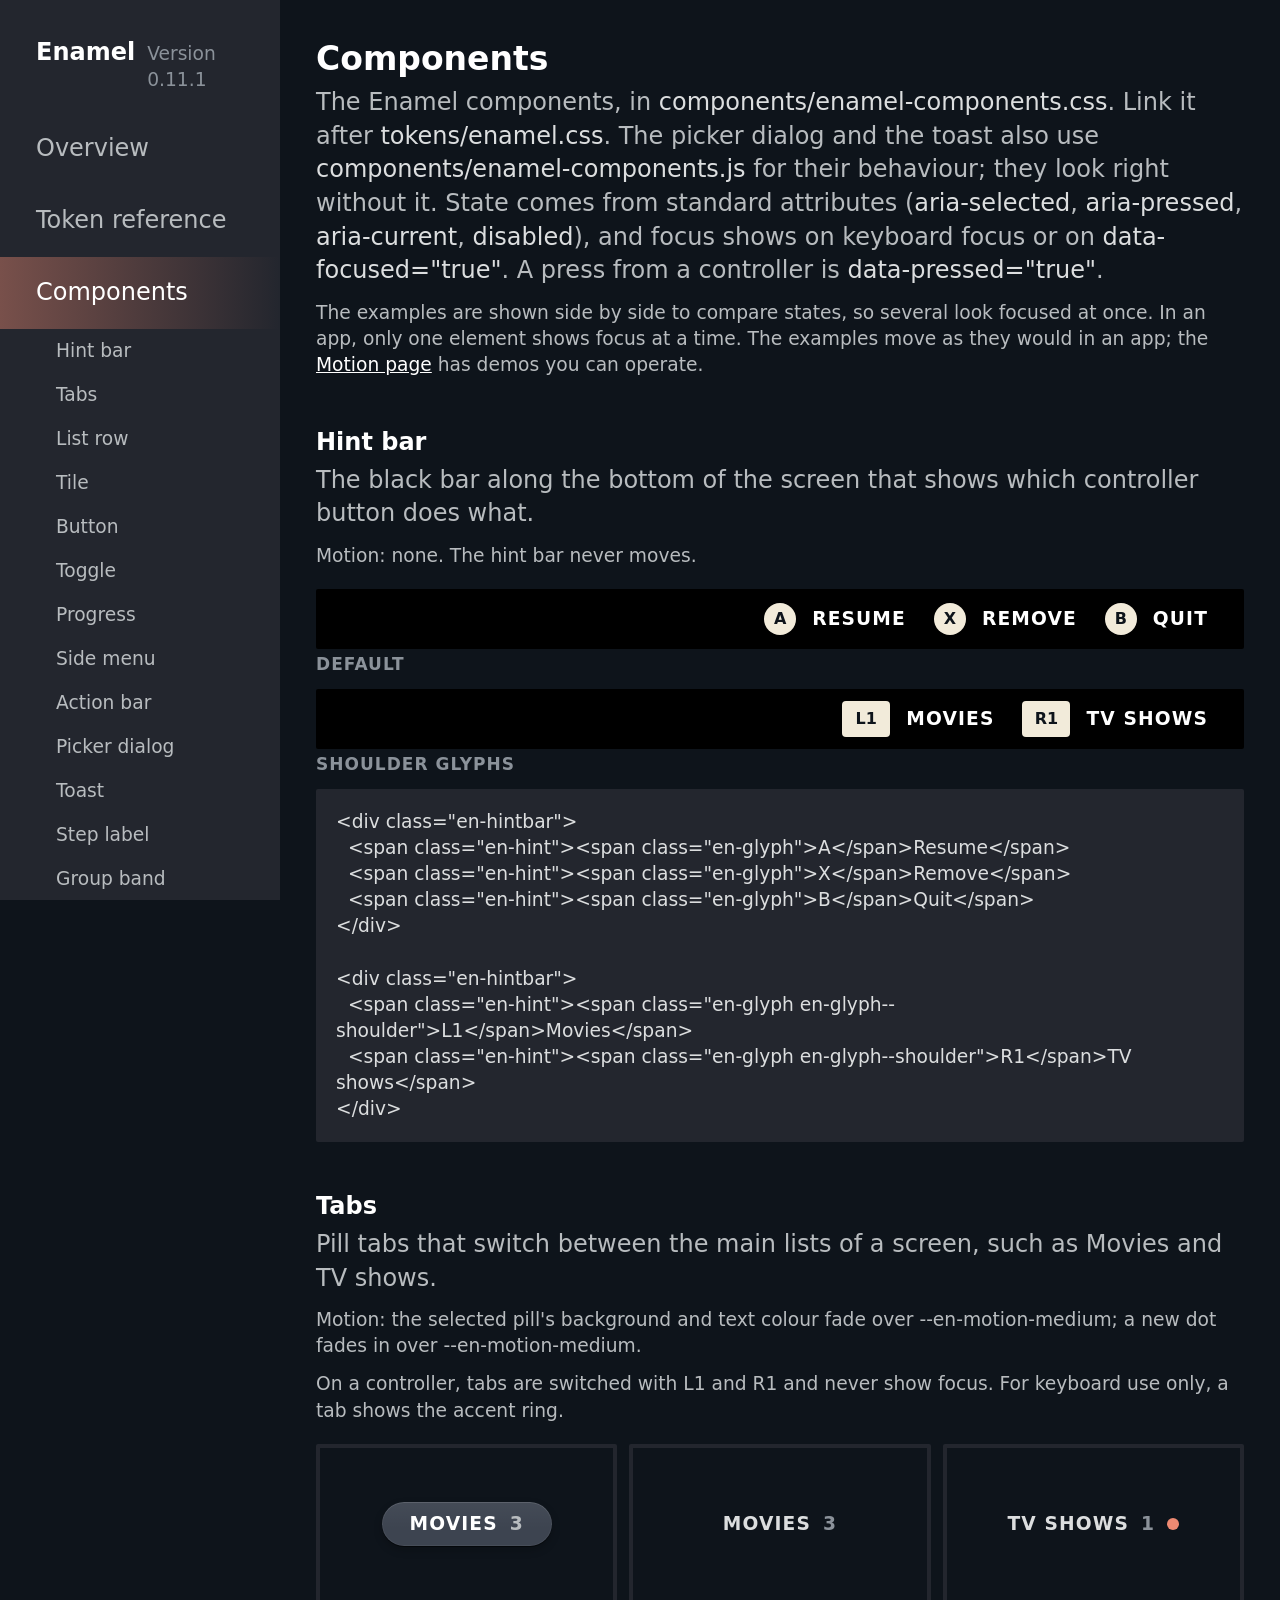
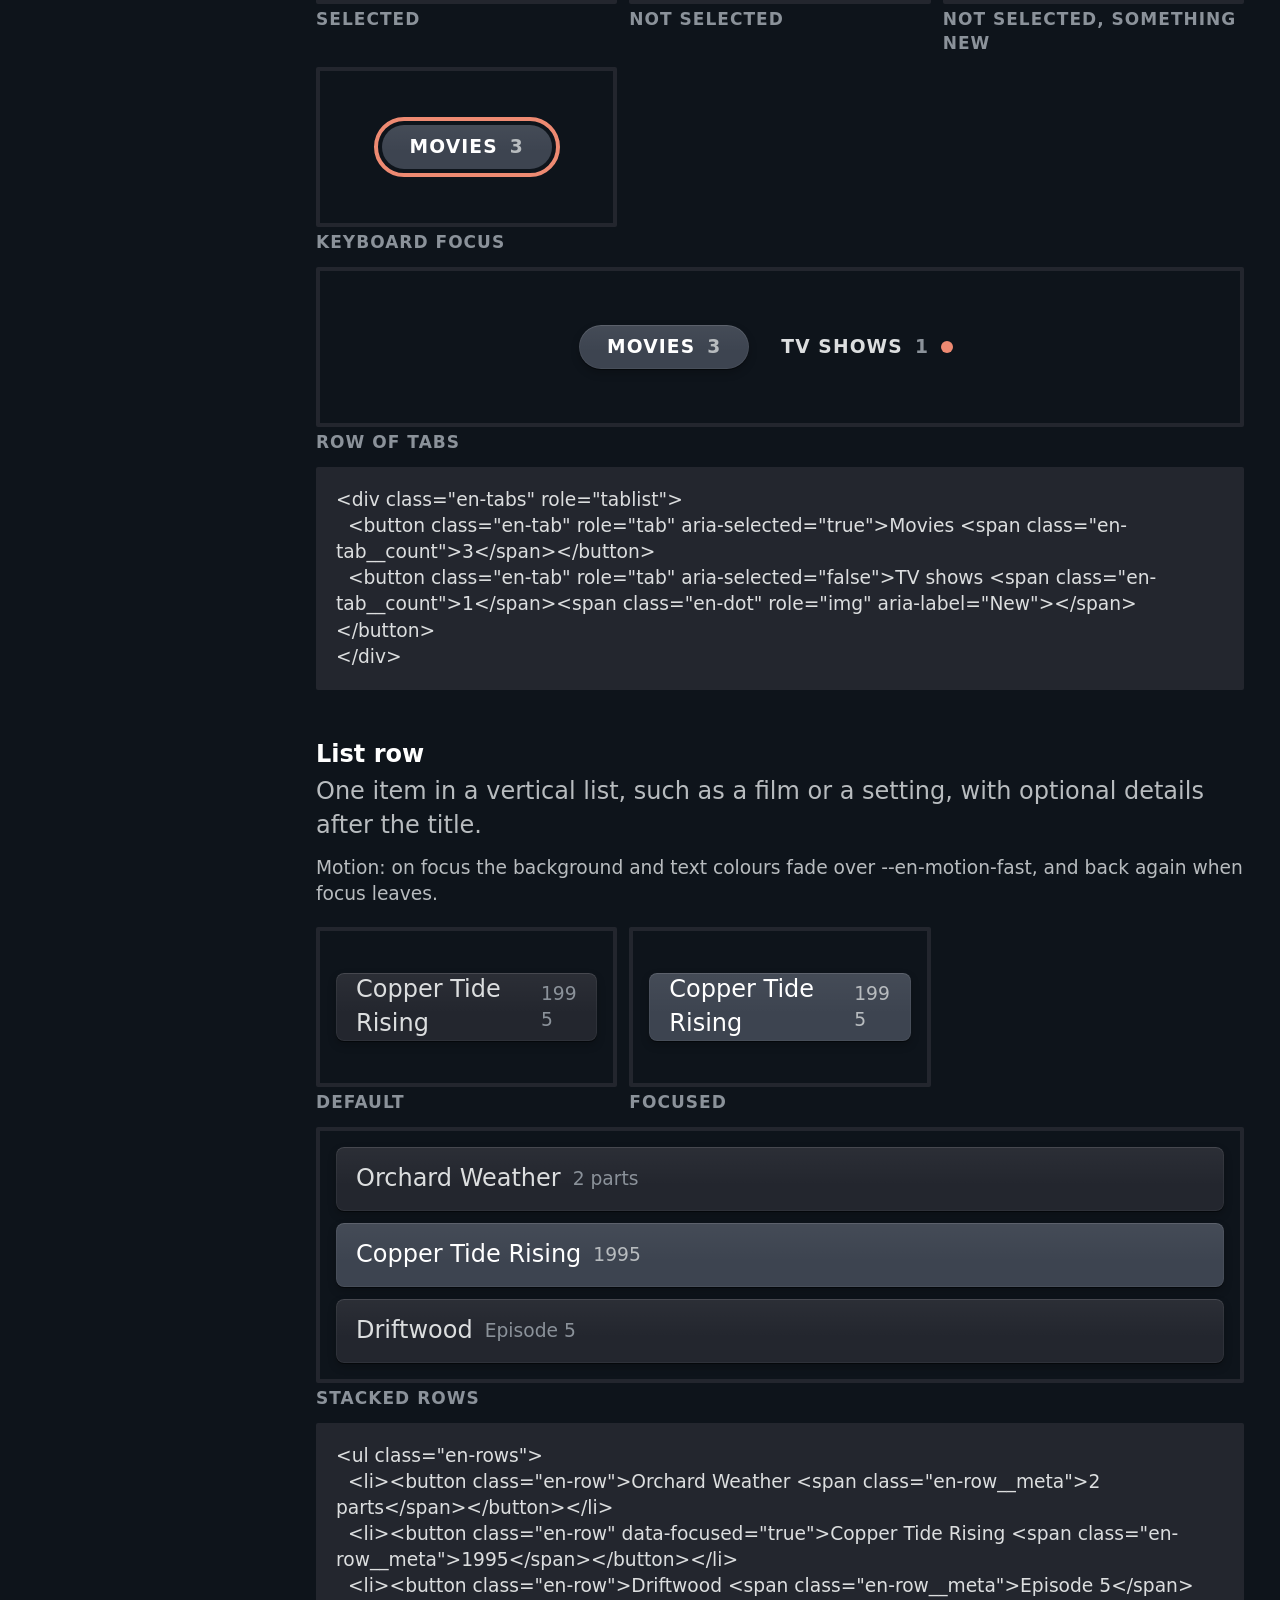
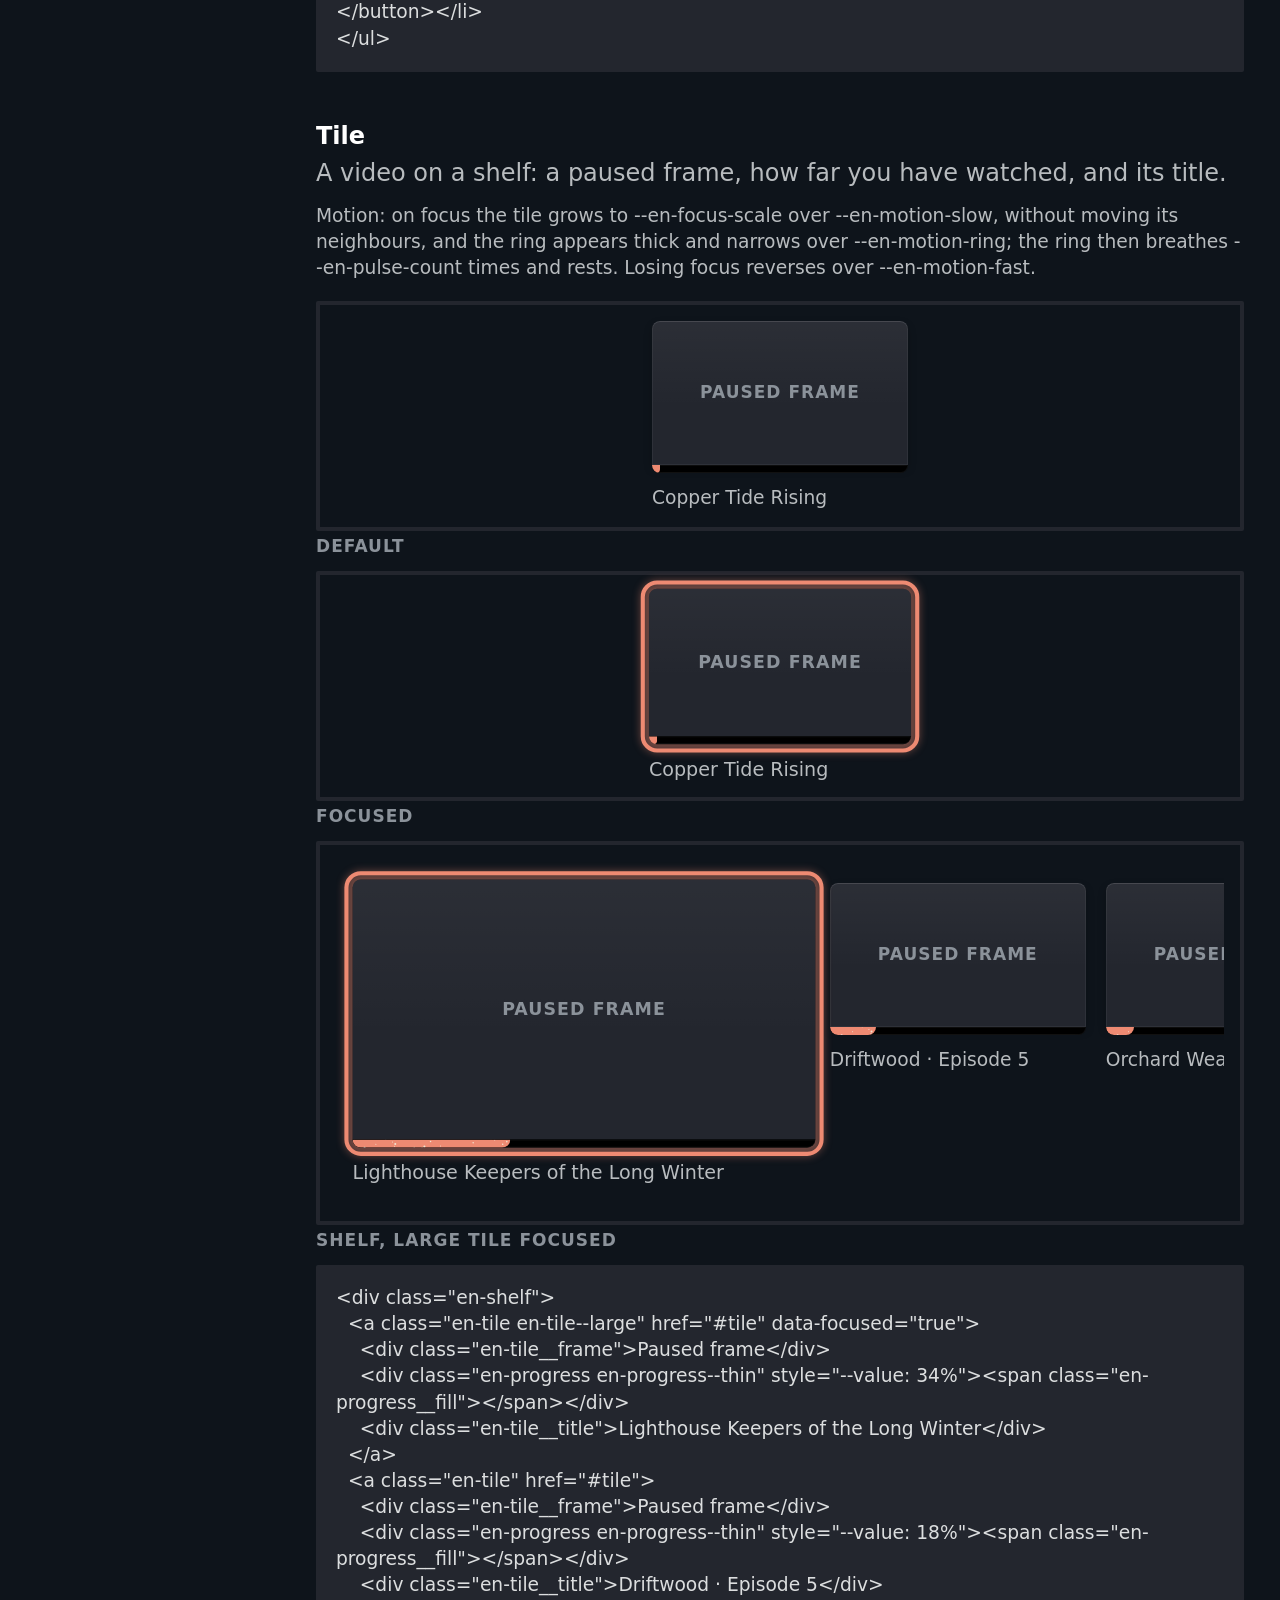
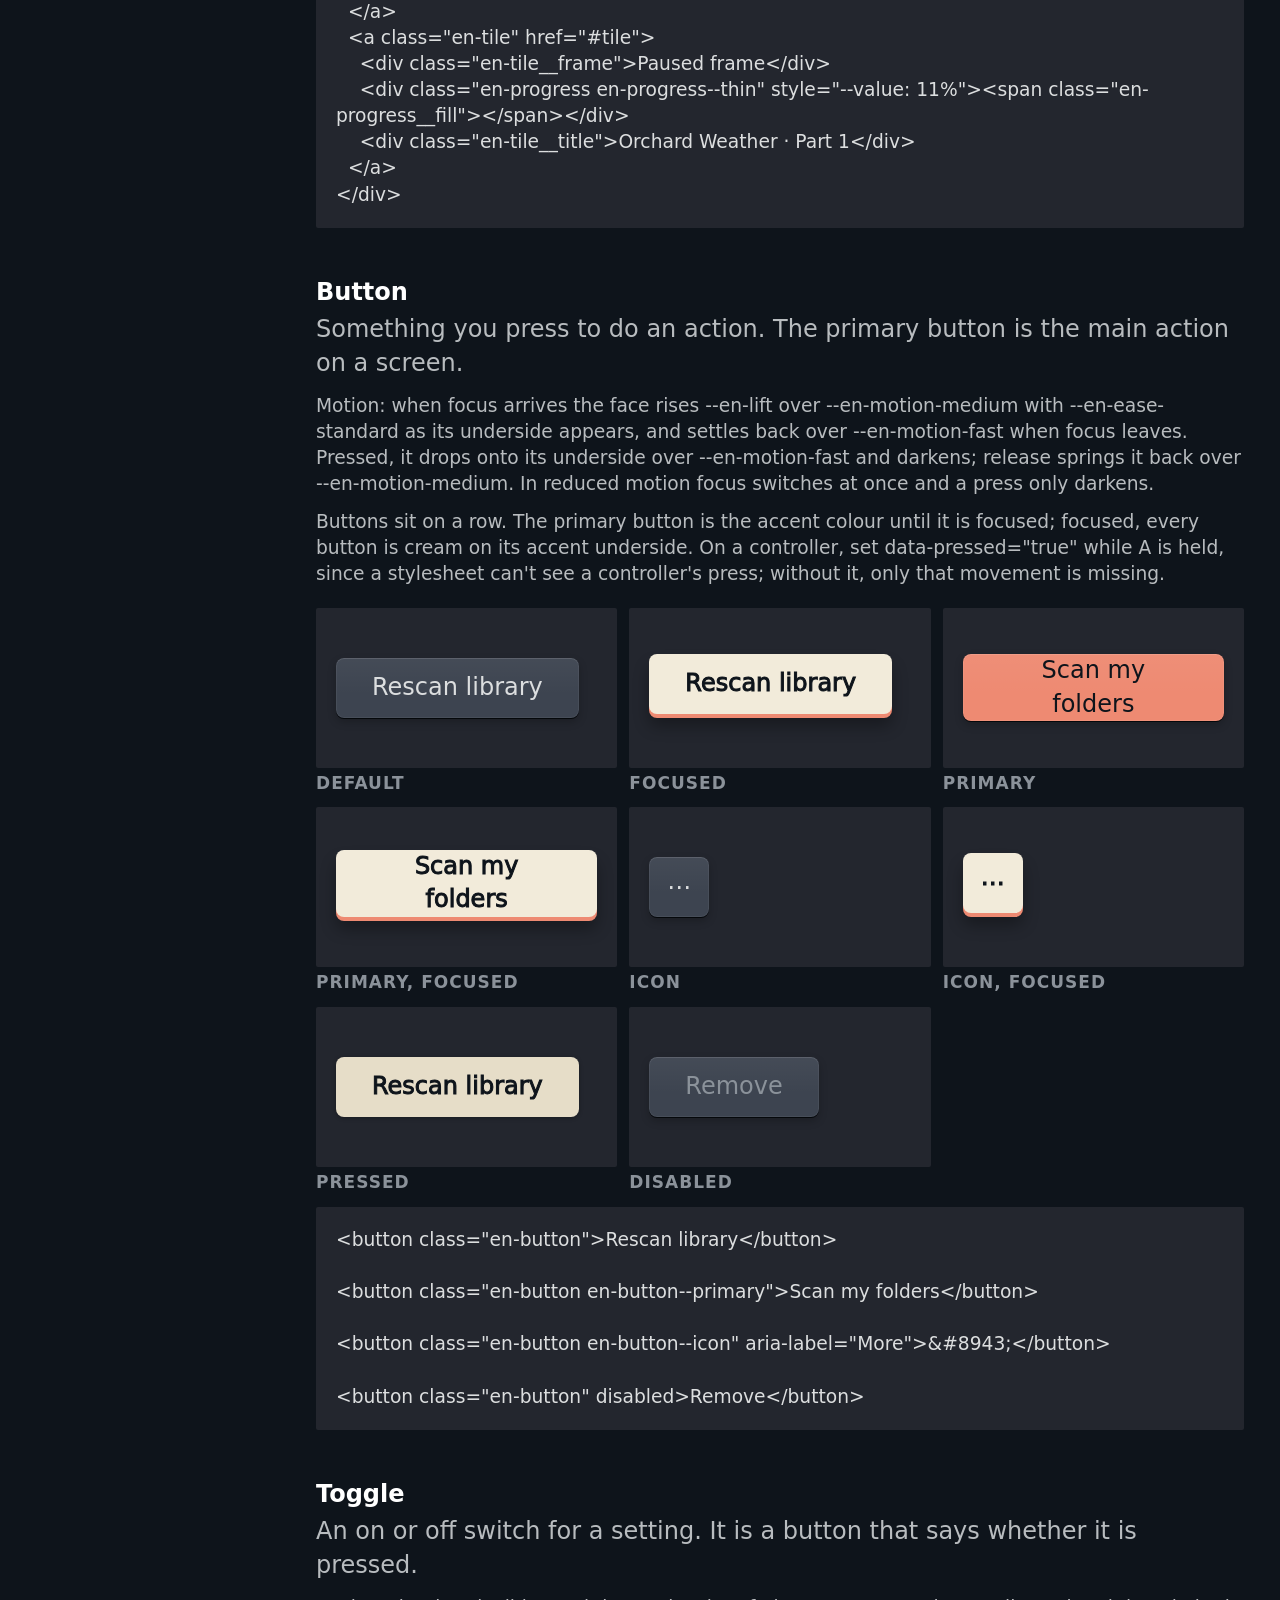
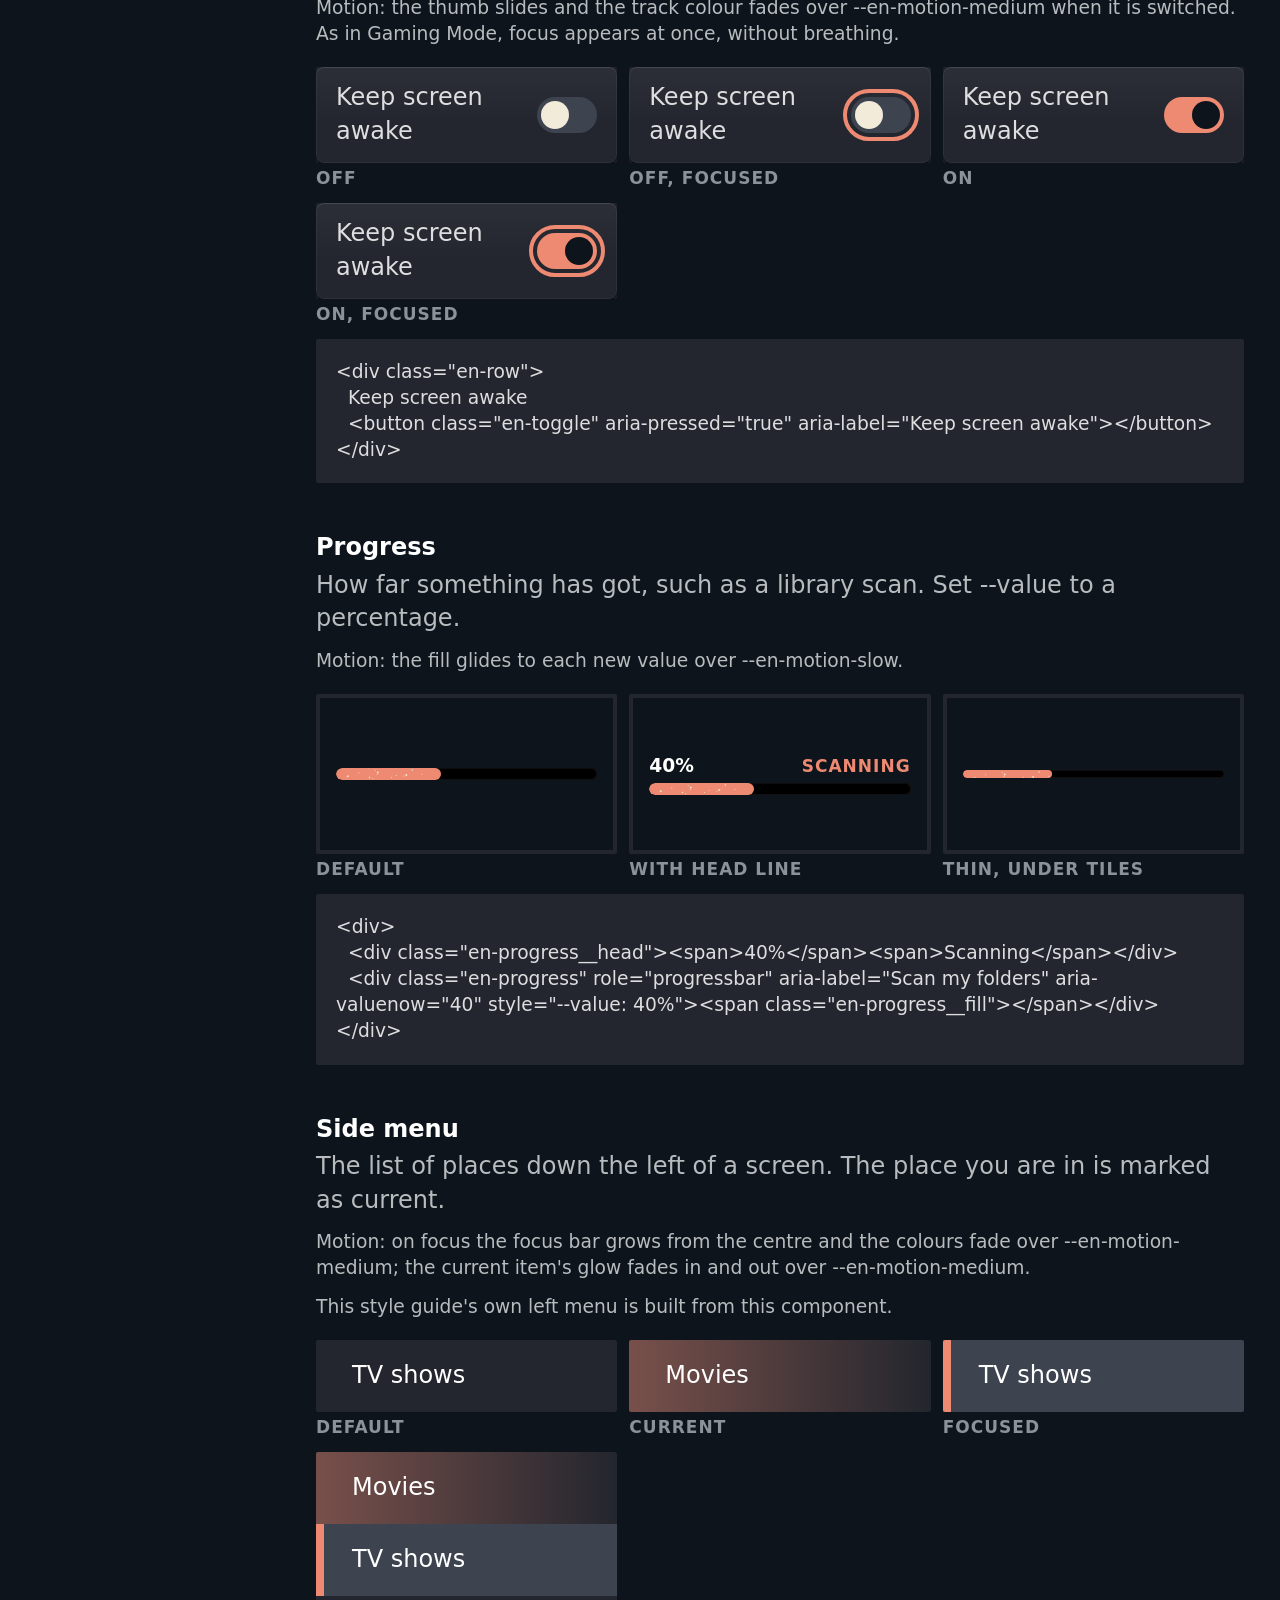
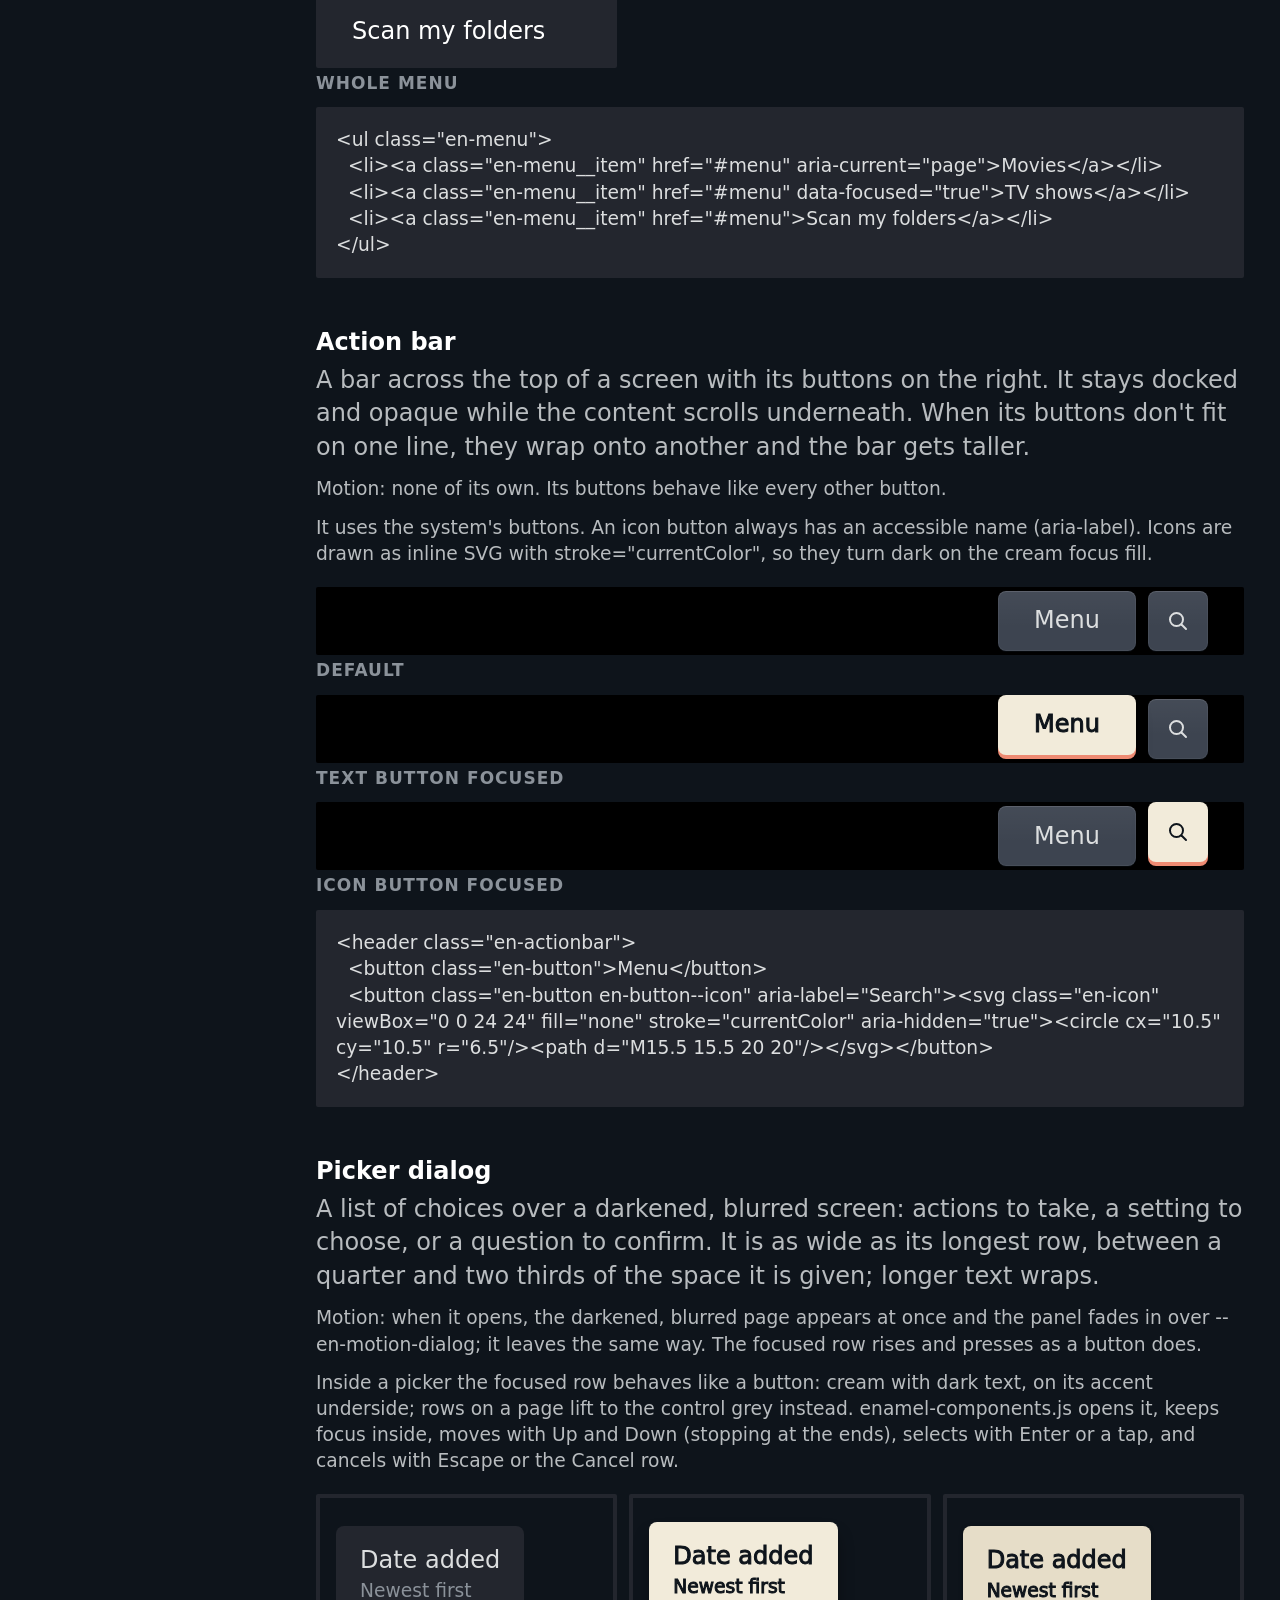
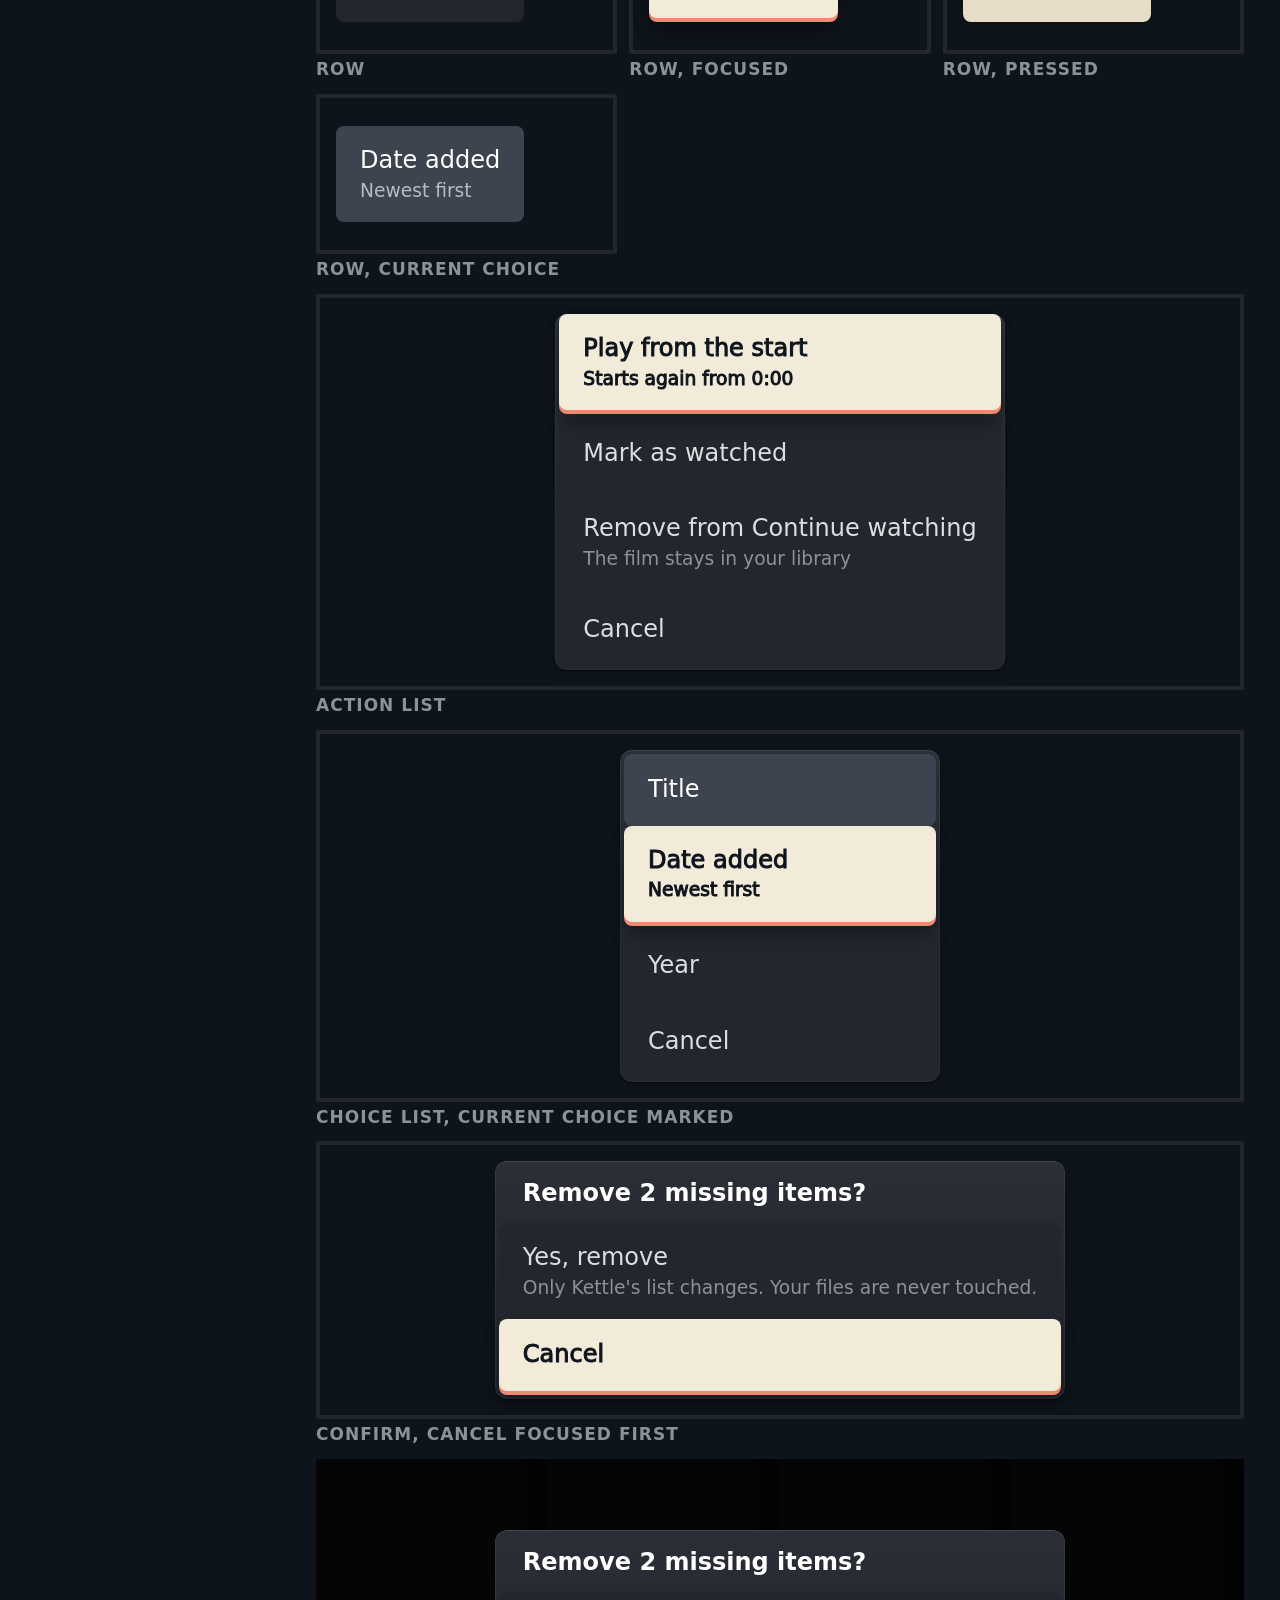
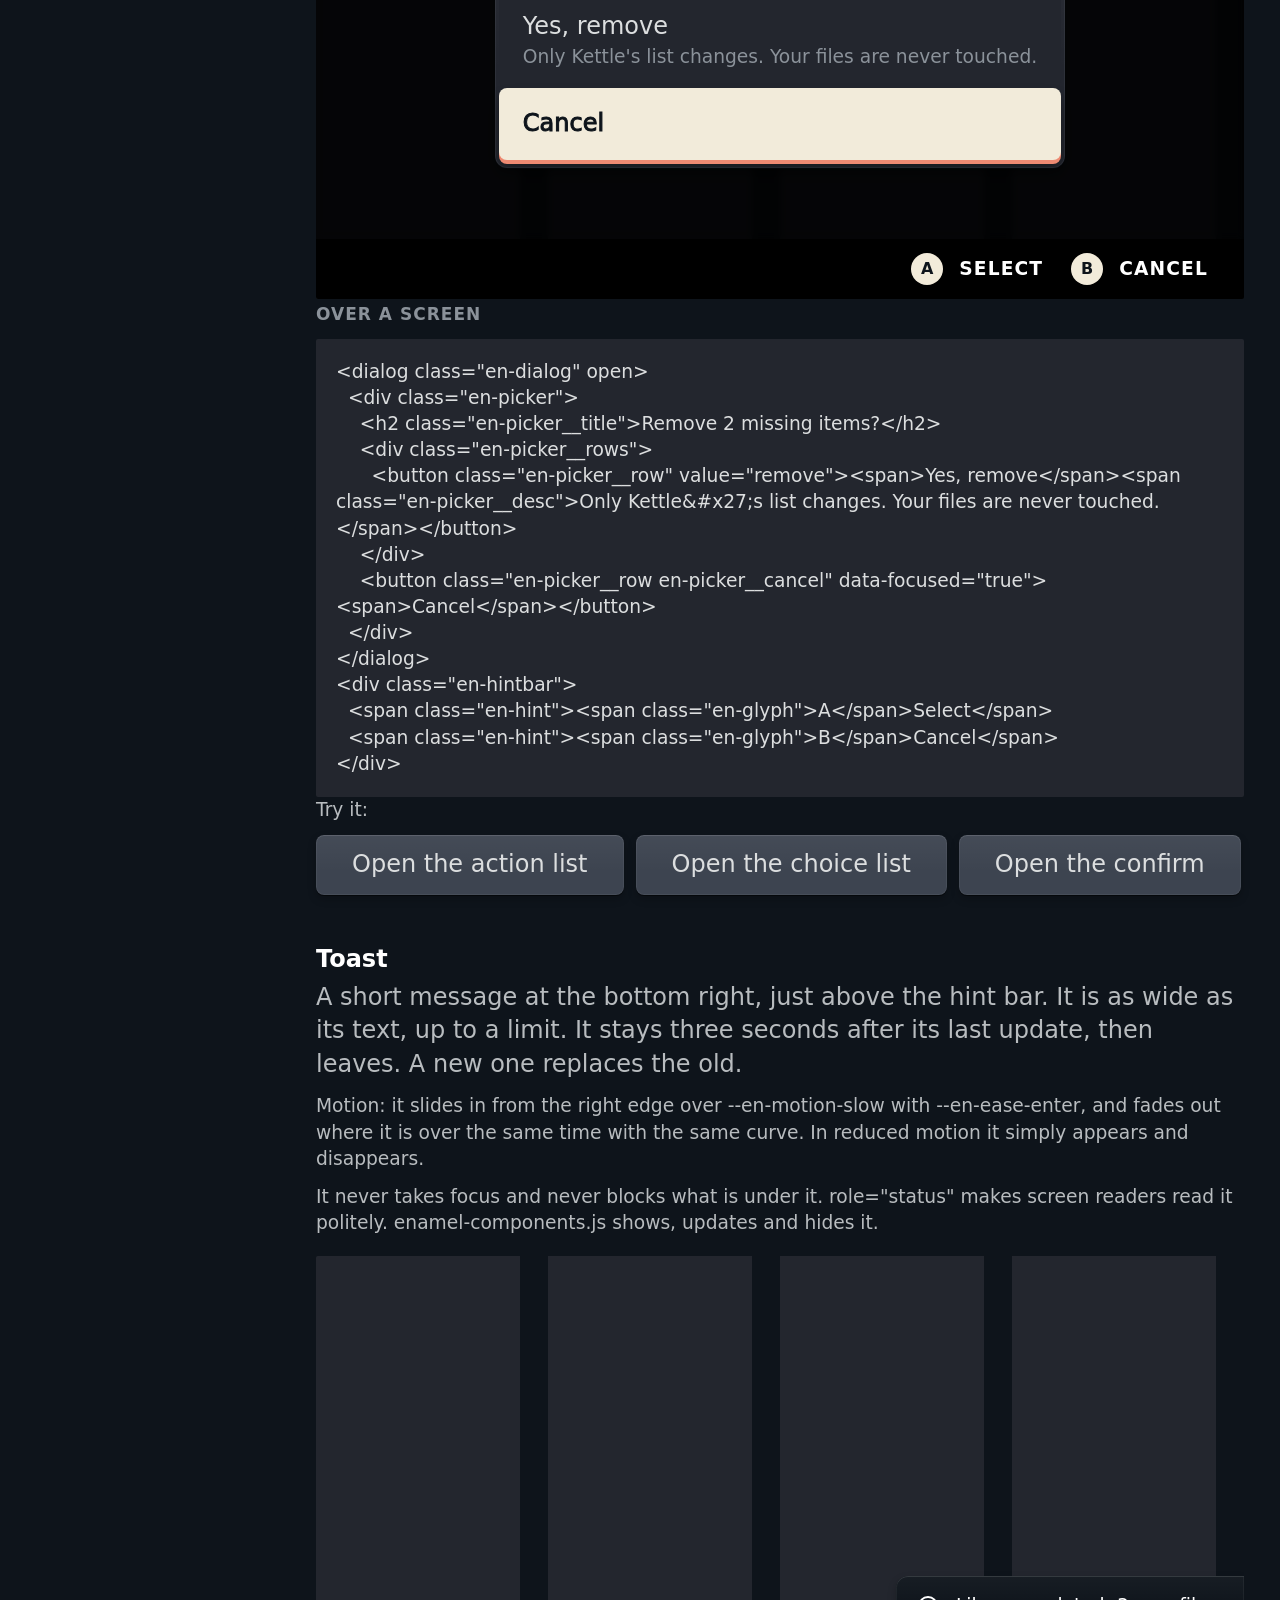
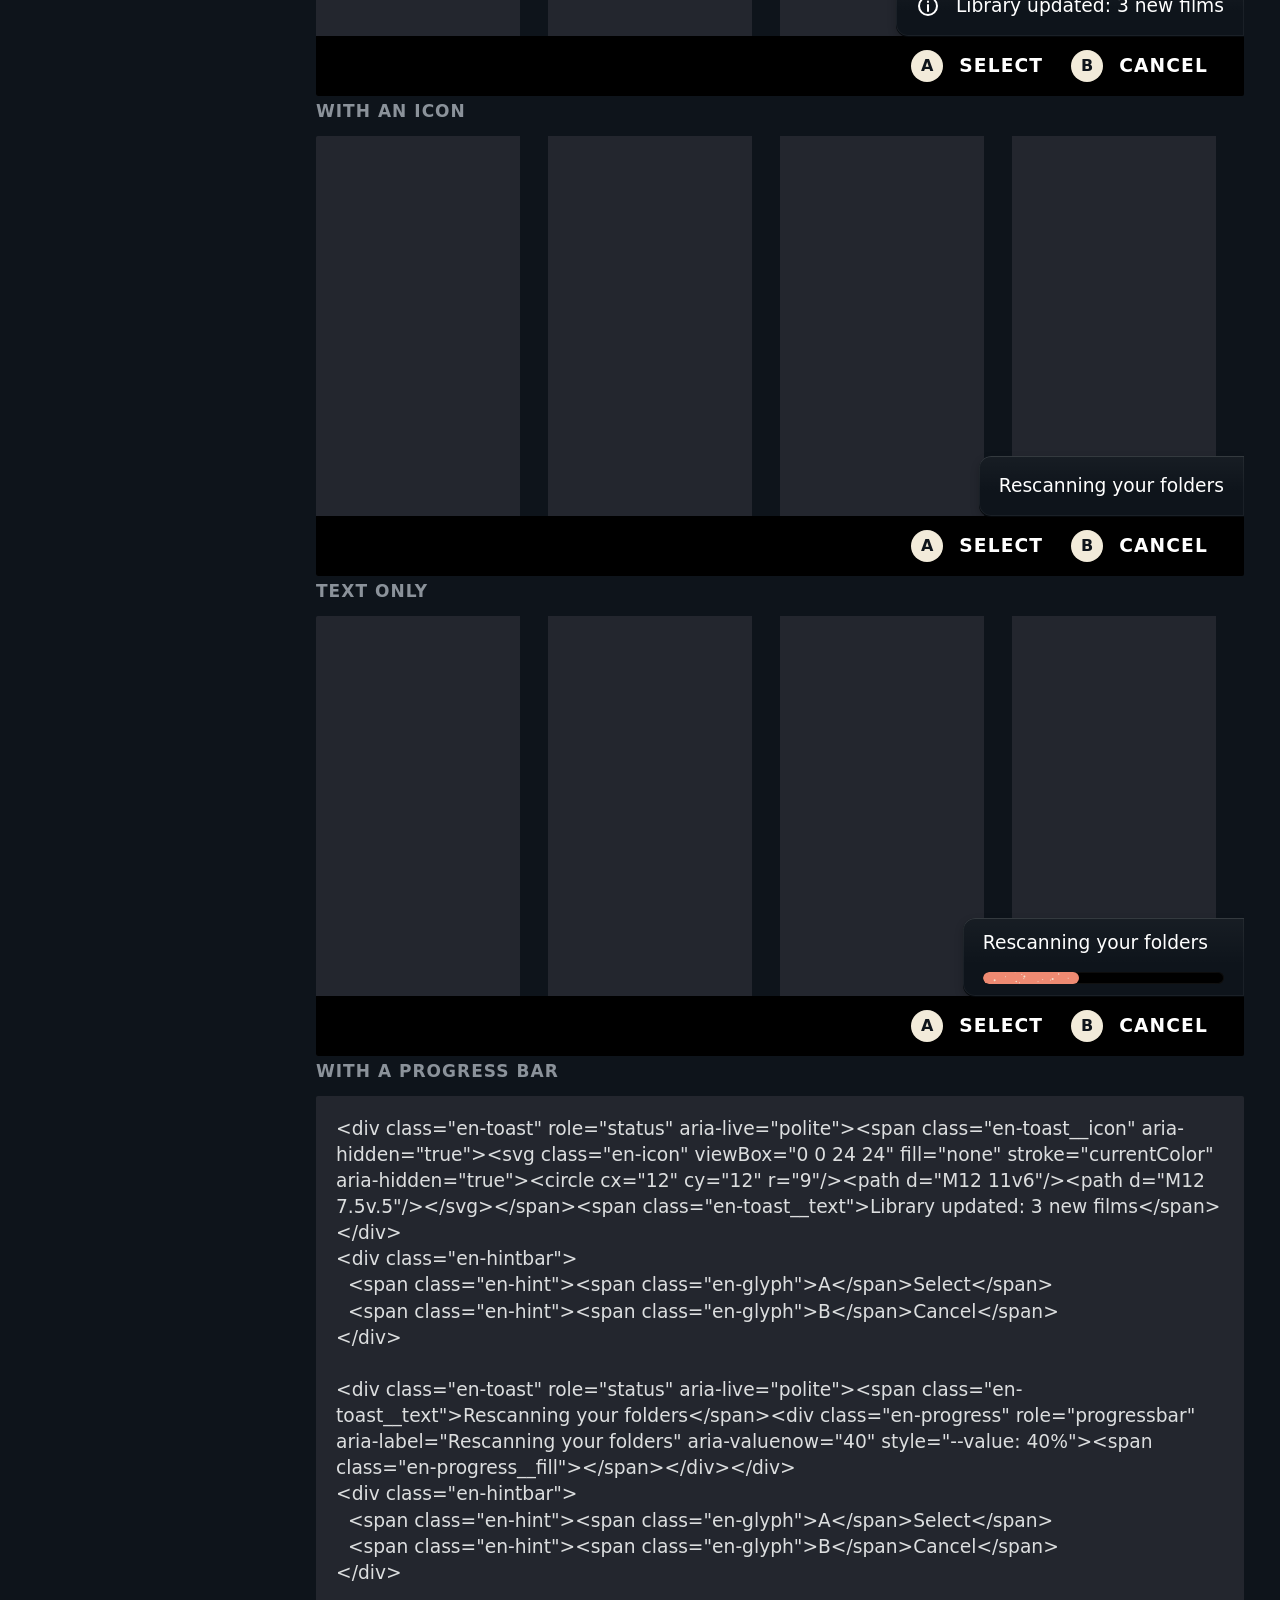
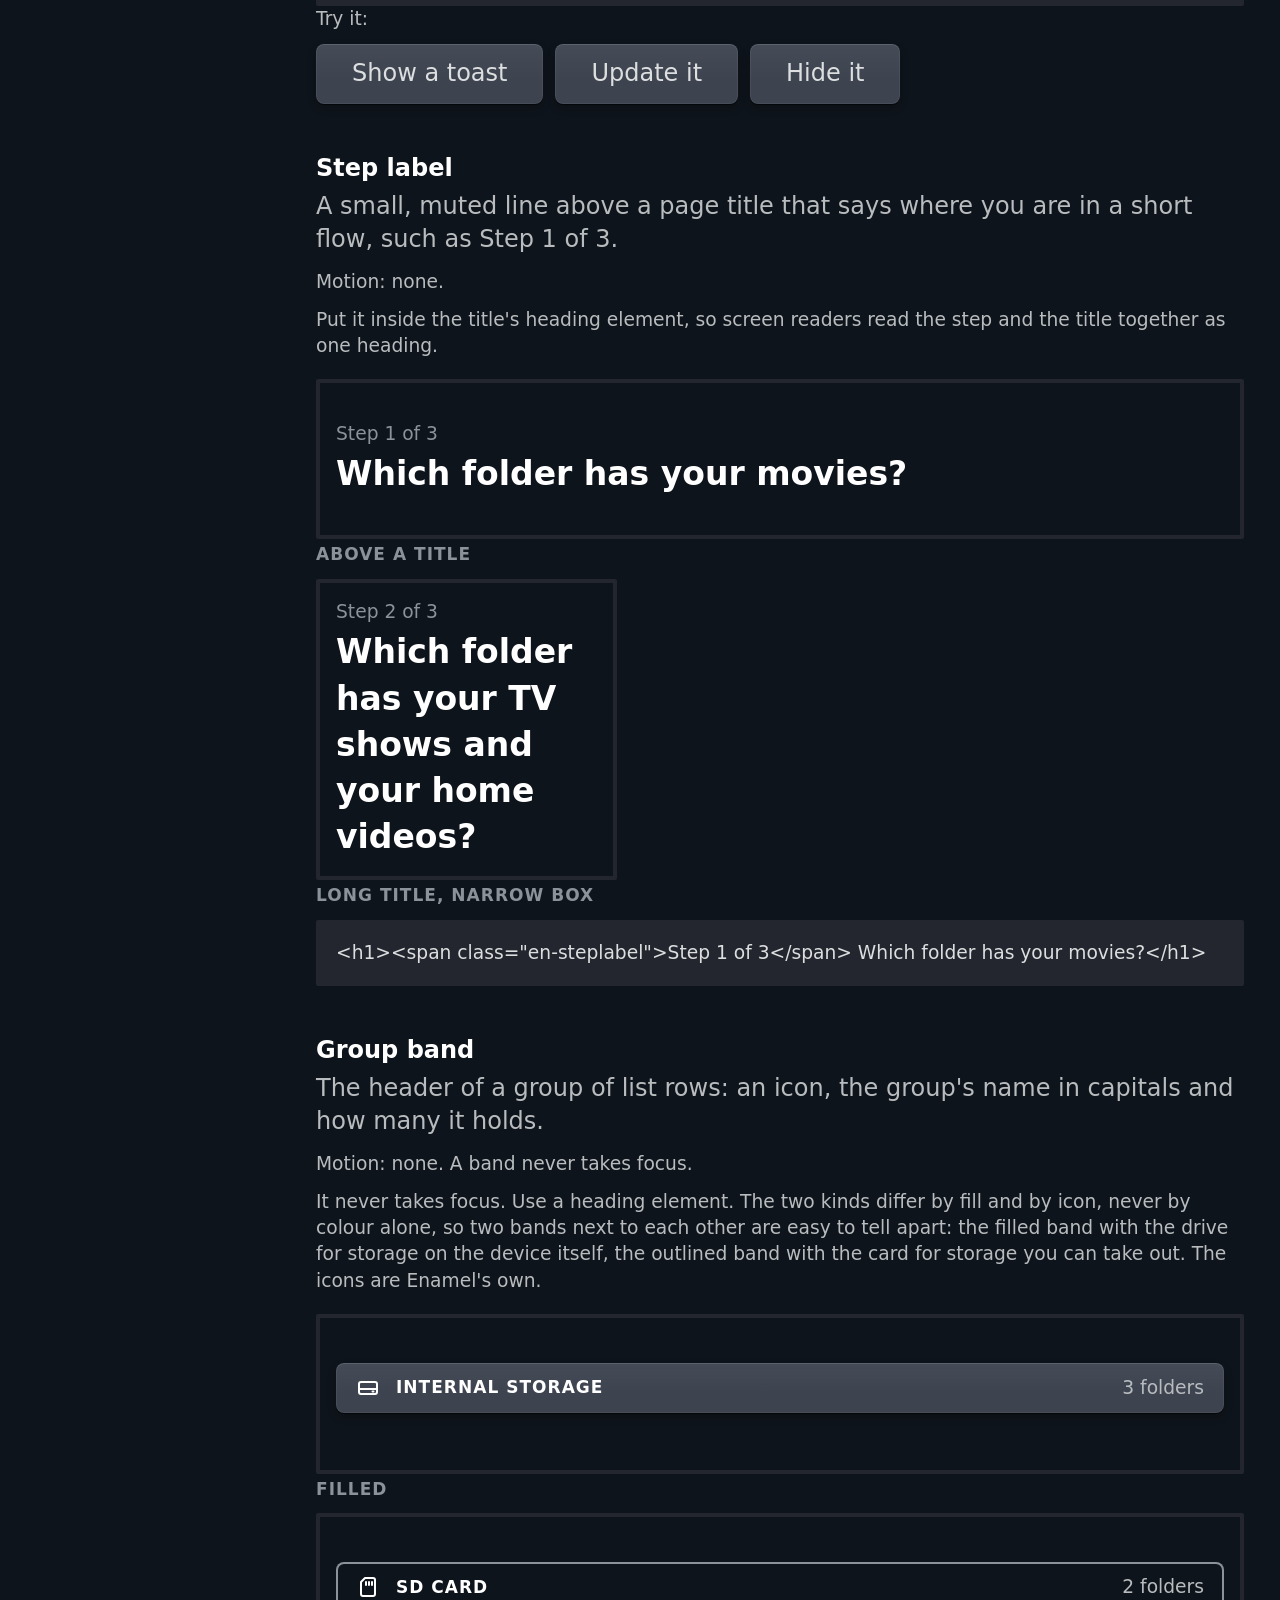
==== docs/components.html @ 80f097a2 "Enamel 0.11.1 Co-Authored-By: Claude Opus 5.5 <noreply@anthropic.com>" ====
<!doctype html>
<html lang="en">
<head>
<meta charset="utf-8">
<meta name="viewport" content="width=device-width, initial-scale=1">
<title>Enamel components</title>
<link rel="stylesheet" href="../tokens/enamel.css">
<link rel="stylesheet" href="../components/enamel-components.css">
<link rel="stylesheet" href="site.css">
<script src="../components/enamel-components.js" defer></script>
<style>
html { background: var(--en-surface-page); }
body { margin: 0; background: var(--en-surface-page); color: var(--en-text);
  font-family: var(--en-font); font-size: var(--en-text-body); line-height: var(--en-line-height); }
</style>
</head>
<body>
<!-- Generated by tools/build_styleguide.py from tools/components_page.py. Do not edit by hand. -->
<!-- enamel-menu:start (generated by tools/build_styleguide.py, do not edit by hand) -->
<nav class="site-menu" aria-label="Style guide">
<div class="site-menu__brand"><strong>Enamel</strong><span>Version 0.11.1</span></div>
<ul class="en-menu">
<li><a class="en-menu__item" href="overview.html">Overview</a></li>
<li><a class="en-menu__item" href="index.html">Token reference</a></li>
<li><a class="en-menu__item" href="components.html" aria-current="page">Components</a>
<ul class="en-menu site-menu__sub">
<li><a class="en-menu__item" href="#hintbar">Hint bar</a></li>
<li><a class="en-menu__item" href="#tabs">Tabs</a></li>
<li><a class="en-menu__item" href="#row">List row</a></li>
<li><a class="en-menu__item" href="#tile">Tile</a></li>
<li><a class="en-menu__item" href="#button">Button</a></li>
<li><a class="en-menu__item" href="#toggle">Toggle</a></li>
<li><a class="en-menu__item" href="#progress">Progress</a></li>
<li><a class="en-menu__item" href="#menu">Side menu</a></li>
<li><a class="en-menu__item" href="#actionbar">Action bar</a></li>
<li><a class="en-menu__item" href="#picker">Picker dialog</a></li>
<li><a class="en-menu__item" href="#toast">Toast</a></li>
<li><a class="en-menu__item" href="#steplabel">Step label</a></li>
<li><a class="en-menu__item" href="#band">Group band</a></li>
<li><a class="en-menu__item" href="#badge">Badge</a></li>
<li><a class="en-menu__item" href="#message">Message in a row</a></li>
<li><a class="en-menu__item" href="#steps">Numbered steps</a></li>
<li><a class="en-menu__item" href="#stat">Stat panel</a></li>
<li><a class="en-menu__item" href="#note">Note</a></li>
<li><a class="en-menu__item" href="#speckle">Page speckle</a></li>
<li><a class="en-menu__item" href="#lighter">Lighter fallback</a></li>
</ul></li>
<li><a class="en-menu__item" href="motion.html">Motion</a></li>
<li><a class="en-menu__item" href="resize.html">Resize</a></li>
</ul>
<div class="site-switch site-accent" hidden>
<p class="site-switch__label">Accent</p>
<div class="en-tabs" role="tablist" aria-label="Accent">
<button class="en-tab" role="tab" aria-selected="true" data-accent="coral">Coral</button>
<button class="en-tab" role="tab" aria-selected="false" data-accent="sage">Sage</button>
</div>
</div>
<div class="site-switch site-motion" hidden>
<p class="site-switch__label">Motion</p>
<div class="en-tabs" role="tablist" aria-label="Motion">
<button class="en-tab" role="tab" aria-selected="true" data-motion="full">Full</button>
<button class="en-tab" role="tab" aria-selected="false" data-motion="reduced">Reduced</button>
</div>
</div>
<div class="site-switch site-look" hidden>
<p class="site-switch__label">Look</p>
<div class="en-tabs" role="tablist" aria-label="Look">
<button class="en-tab" role="tab" aria-selected="true" data-look="false">Full</button>
<button class="en-tab" role="tab" aria-selected="false" data-look="true">Lighter</button>
</div>
</div>
</nav>
<script src="site.js"></script>
<!-- enamel-menu:end -->
<main class="site-main">
<h1>Components</h1>
<p>The Enamel components, in <code>components/enamel-components.css</code>. Link it after
<code>tokens/enamel.css</code>. The picker dialog and the toast also use <code>components/enamel-components.js</code>
for their behaviour; they look right without it. State comes from standard attributes (<code>aria-selected</code>,
<code>aria-pressed</code>, <code>aria-current</code>, <code>disabled</code>), and focus shows on keyboard focus
or on <code>data-focused="true"</code>. A press from a controller is <code>data-pressed="true"</code>.</p>
<p class="site-note">The examples are shown side by side to compare states, so several look focused at once.
In an app, only one element shows focus at a time. The examples move as they would in an app; the
<a href="motion.html">Motion page</a> has demos you can operate.</p>
<section id="hintbar">
<h2>Hint bar</h2>
<p>The black bar along the bottom of the screen that shows which controller button does what.</p>
<p class="site-note site-motion-note">Motion: none. The hint bar never moves.</p>
<div class="site-states">
<figure class="site-state site-state--wide"><div class="site-stage site-stage--flush">
<div class="en-hintbar">
  <span class="en-hint"><span class="en-glyph">A</span>Resume</span>
  <span class="en-hint"><span class="en-glyph">X</span>Remove</span>
  <span class="en-hint"><span class="en-glyph">B</span>Quit</span>
</div>
</div><figcaption>Default</figcaption></figure>
<figure class="site-state site-state--wide"><div class="site-stage site-stage--flush">
<div class="en-hintbar">
  <span class="en-hint"><span class="en-glyph en-glyph--shoulder">L1</span>Movies</span>
  <span class="en-hint"><span class="en-glyph en-glyph--shoulder">R1</span>TV shows</span>
</div>
</div><figcaption>Shoulder glyphs</figcaption></figure>
</div>
<pre class="site-code"><code>&lt;div class=&quot;en-hintbar&quot;&gt;
  &lt;span class=&quot;en-hint&quot;&gt;&lt;span class=&quot;en-glyph&quot;&gt;A&lt;/span&gt;Resume&lt;/span&gt;
  &lt;span class=&quot;en-hint&quot;&gt;&lt;span class=&quot;en-glyph&quot;&gt;X&lt;/span&gt;Remove&lt;/span&gt;
  &lt;span class=&quot;en-hint&quot;&gt;&lt;span class=&quot;en-glyph&quot;&gt;B&lt;/span&gt;Quit&lt;/span&gt;
&lt;/div&gt;

&lt;div class=&quot;en-hintbar&quot;&gt;
  &lt;span class=&quot;en-hint&quot;&gt;&lt;span class=&quot;en-glyph en-glyph--shoulder&quot;&gt;L1&lt;/span&gt;Movies&lt;/span&gt;
  &lt;span class=&quot;en-hint&quot;&gt;&lt;span class=&quot;en-glyph en-glyph--shoulder&quot;&gt;R1&lt;/span&gt;TV shows&lt;/span&gt;
&lt;/div&gt;</code></pre>
</section>
<section id="tabs">
<h2>Tabs</h2>
<p>Pill tabs that switch between the main lists of a screen, such as Movies and TV shows.</p>
<p class="site-note site-motion-note">Motion: the selected pill&#x27;s background and text colour fade over --en-motion-medium; a new dot fades in over --en-motion-medium.</p>
<p class="site-note">On a controller, tabs are switched with L1 and R1 and never show focus. For keyboard use only, a tab shows the accent ring.</p>
<div class="site-states">
<figure class="site-state"><div class="site-stage site-stage--center">
<div class="en-tabs" role="tablist"><button class="en-tab" role="tab" aria-selected="true">Movies <span class="en-tab__count">3</span></button></div>
</div><figcaption>Selected</figcaption></figure>
<figure class="site-state"><div class="site-stage site-stage--center">
<div class="en-tabs" role="tablist"><button class="en-tab" role="tab" aria-selected="false">Movies <span class="en-tab__count">3</span></button></div>
</div><figcaption>Not selected</figcaption></figure>
<figure class="site-state"><div class="site-stage site-stage--center">
<div class="en-tabs" role="tablist"><button class="en-tab" role="tab" aria-selected="false">TV shows <span class="en-tab__count">1</span><span class="en-dot" role="img" aria-label="New"></span></button></div>
</div><figcaption>Not selected, something new</figcaption></figure>
<figure class="site-state"><div class="site-stage site-stage--center">
<div class="en-tabs" role="tablist"><button class="en-tab" role="tab" aria-selected="true" data-demo="focus-visible">Movies <span class="en-tab__count">3</span></button></div>
</div><figcaption>Keyboard focus</figcaption></figure>
<figure class="site-state site-state--wide"><div class="site-stage site-stage--center">
<div class="en-tabs" role="tablist">
  <button class="en-tab" role="tab" aria-selected="true">Movies <span class="en-tab__count">3</span></button>
  <button class="en-tab" role="tab" aria-selected="false">TV shows <span class="en-tab__count">1</span><span class="en-dot" role="img" aria-label="New"></span></button>
</div>
</div><figcaption>Row of tabs</figcaption></figure>
</div>
<pre class="site-code"><code>&lt;div class=&quot;en-tabs&quot; role=&quot;tablist&quot;&gt;
  &lt;button class=&quot;en-tab&quot; role=&quot;tab&quot; aria-selected=&quot;true&quot;&gt;Movies &lt;span class=&quot;en-tab__count&quot;&gt;3&lt;/span&gt;&lt;/button&gt;
  &lt;button class=&quot;en-tab&quot; role=&quot;tab&quot; aria-selected=&quot;false&quot;&gt;TV shows &lt;span class=&quot;en-tab__count&quot;&gt;1&lt;/span&gt;&lt;span class=&quot;en-dot&quot; role=&quot;img&quot; aria-label=&quot;New&quot;&gt;&lt;/span&gt;&lt;/button&gt;
&lt;/div&gt;</code></pre>
</section>
<section id="row">
<h2>List row</h2>
<p>One item in a vertical list, such as a film or a setting, with optional details after the title.</p>
<p class="site-note site-motion-note">Motion: on focus the background and text colours fade over --en-motion-fast, and back again when focus leaves.</p>
<div class="site-states">
<figure class="site-state"><div class="site-stage">
<div class="en-rows"><button class="en-row">Copper Tide Rising <span class="en-row__meta">1995</span></button></div>
</div><figcaption>Default</figcaption></figure>
<figure class="site-state"><div class="site-stage">
<div class="en-rows"><button class="en-row" data-focused="true">Copper Tide Rising <span class="en-row__meta">1995</span></button></div>
</div><figcaption>Focused</figcaption></figure>
<figure class="site-state site-state--wide"><div class="site-stage">
<ul class="en-rows">
  <li><button class="en-row">Orchard Weather <span class="en-row__meta">2 parts</span></button></li>
  <li><button class="en-row" data-focused="true">Copper Tide Rising <span class="en-row__meta">1995</span></button></li>
  <li><button class="en-row">Driftwood <span class="en-row__meta">Episode 5</span></button></li>
</ul>
</div><figcaption>Stacked rows</figcaption></figure>
</div>
<pre class="site-code"><code>&lt;ul class=&quot;en-rows&quot;&gt;
  &lt;li&gt;&lt;button class=&quot;en-row&quot;&gt;Orchard Weather &lt;span class=&quot;en-row__meta&quot;&gt;2 parts&lt;/span&gt;&lt;/button&gt;&lt;/li&gt;
  &lt;li&gt;&lt;button class=&quot;en-row&quot; data-focused=&quot;true&quot;&gt;Copper Tide Rising &lt;span class=&quot;en-row__meta&quot;&gt;1995&lt;/span&gt;&lt;/button&gt;&lt;/li&gt;
  &lt;li&gt;&lt;button class=&quot;en-row&quot;&gt;Driftwood &lt;span class=&quot;en-row__meta&quot;&gt;Episode 5&lt;/span&gt;&lt;/button&gt;&lt;/li&gt;
&lt;/ul&gt;</code></pre>
</section>
<section id="tile">
<h2>Tile</h2>
<p>A video on a shelf: a paused frame, how far you have watched, and its title.</p>
<p class="site-note site-motion-note">Motion: on focus the tile grows to --en-focus-scale over --en-motion-slow, without moving its neighbours, and the ring appears thick and narrows over --en-motion-ring; the ring then breathes --en-pulse-count times and rests. Losing focus reverses over --en-motion-fast.</p>
<div class="site-states">
<figure class="site-state site-state--wide"><div class="site-stage site-stage--center">
<a class="en-tile" href="#tile">
  <div class="en-tile__frame">Paused frame</div>
  <div class="en-progress en-progress--thin" style="--value: 3%"><span class="en-progress__fill"></span></div>
  <div class="en-tile__title">Copper Tide Rising</div>
</a>
</div><figcaption>Default</figcaption></figure>
<figure class="site-state site-state--wide"><div class="site-stage site-stage--center">
<a class="en-tile" href="#tile" data-focused="true">
  <div class="en-tile__frame">Paused frame</div>
  <div class="en-progress en-progress--thin" style="--value: 3%"><span class="en-progress__fill"></span></div>
  <div class="en-tile__title">Copper Tide Rising</div>
</a>
</div><figcaption>Focused</figcaption></figure>
<figure class="site-state site-state--wide"><div class="site-stage">
<div class="en-shelf">
  <a class="en-tile en-tile--large" href="#tile" data-focused="true">
    <div class="en-tile__frame">Paused frame</div>
    <div class="en-progress en-progress--thin" style="--value: 34%"><span class="en-progress__fill"></span></div>
    <div class="en-tile__title">Lighthouse Keepers of the Long Winter</div>
  </a>
  <a class="en-tile" href="#tile">
    <div class="en-tile__frame">Paused frame</div>
    <div class="en-progress en-progress--thin" style="--value: 18%"><span class="en-progress__fill"></span></div>
    <div class="en-tile__title">Driftwood · Episode 5</div>
  </a>
  <a class="en-tile" href="#tile">
    <div class="en-tile__frame">Paused frame</div>
    <div class="en-progress en-progress--thin" style="--value: 11%"><span class="en-progress__fill"></span></div>
    <div class="en-tile__title">Orchard Weather · Part 1</div>
  </a>
</div>
</div><figcaption>Shelf, large tile focused</figcaption></figure>
</div>
<pre class="site-code"><code>&lt;div class=&quot;en-shelf&quot;&gt;
  &lt;a class=&quot;en-tile en-tile--large&quot; href=&quot;#tile&quot; data-focused=&quot;true&quot;&gt;
    &lt;div class=&quot;en-tile__frame&quot;&gt;Paused frame&lt;/div&gt;
    &lt;div class=&quot;en-progress en-progress--thin&quot; style=&quot;--value: 34%&quot;&gt;&lt;span class=&quot;en-progress__fill&quot;&gt;&lt;/span&gt;&lt;/div&gt;
    &lt;div class=&quot;en-tile__title&quot;&gt;Lighthouse Keepers of the Long Winter&lt;/div&gt;
  &lt;/a&gt;
  &lt;a class=&quot;en-tile&quot; href=&quot;#tile&quot;&gt;
    &lt;div class=&quot;en-tile__frame&quot;&gt;Paused frame&lt;/div&gt;
    &lt;div class=&quot;en-progress en-progress--thin&quot; style=&quot;--value: 18%&quot;&gt;&lt;span class=&quot;en-progress__fill&quot;&gt;&lt;/span&gt;&lt;/div&gt;
    &lt;div class=&quot;en-tile__title&quot;&gt;Driftwood · Episode 5&lt;/div&gt;
  &lt;/a&gt;
  &lt;a class=&quot;en-tile&quot; href=&quot;#tile&quot;&gt;
    &lt;div class=&quot;en-tile__frame&quot;&gt;Paused frame&lt;/div&gt;
    &lt;div class=&quot;en-progress en-progress--thin&quot; style=&quot;--value: 11%&quot;&gt;&lt;span class=&quot;en-progress__fill&quot;&gt;&lt;/span&gt;&lt;/div&gt;
    &lt;div class=&quot;en-tile__title&quot;&gt;Orchard Weather · Part 1&lt;/div&gt;
  &lt;/a&gt;
&lt;/div&gt;</code></pre>
</section>
<section id="button">
<h2>Button</h2>
<p>Something you press to do an action. The primary button is the main action on a screen.</p>
<p class="site-note site-motion-note">Motion: when focus arrives the face rises --en-lift over --en-motion-medium with --en-ease-standard as its underside appears, and settles back over --en-motion-fast when focus leaves. Pressed, it drops onto its underside over --en-motion-fast and darkens; release springs it back over --en-motion-medium. In reduced motion focus switches at once and a press only darkens.</p>
<p class="site-note">Buttons sit on a row. The primary button is the accent colour until it is focused; focused, every button is cream on its accent underside. On a controller, set data-pressed=&quot;true&quot; while A is held, since a stylesheet can&#x27;t see a controller&#x27;s press; without it, only that movement is missing.</p>
<div class="site-states">
<figure class="site-state"><div class="site-stage site-stage--raised site-stage--start">
<button class="en-button">Rescan library</button>
</div><figcaption>Default</figcaption></figure>
<figure class="site-state"><div class="site-stage site-stage--raised site-stage--start">
<button class="en-button" data-focused="true">Rescan library</button>
</div><figcaption>Focused</figcaption></figure>
<figure class="site-state"><div class="site-stage site-stage--raised site-stage--start">
<button class="en-button en-button--primary">Scan my folders</button>
</div><figcaption>Primary</figcaption></figure>
<figure class="site-state"><div class="site-stage site-stage--raised site-stage--start">
<button class="en-button en-button--primary" data-focused="true">Scan my folders</button>
</div><figcaption>Primary, focused</figcaption></figure>
<figure class="site-state"><div class="site-stage site-stage--raised site-stage--start">
<button class="en-button en-button--icon" aria-label="More">&#8943;</button>
</div><figcaption>Icon</figcaption></figure>
<figure class="site-state"><div class="site-stage site-stage--raised site-stage--start">
<button class="en-button en-button--icon" aria-label="More" data-focused="true">&#8943;</button>
</div><figcaption>Icon, focused</figcaption></figure>
<figure class="site-state"><div class="site-stage site-stage--raised site-stage--start">
<button class="en-button" data-focused="true" data-pressed="true">Rescan library</button>
</div><figcaption>Pressed</figcaption></figure>
<figure class="site-state"><div class="site-stage site-stage--raised site-stage--start">
<button class="en-button" disabled>Remove</button>
</div><figcaption>Disabled</figcaption></figure>
</div>
<pre class="site-code"><code>&lt;button class=&quot;en-button&quot;&gt;Rescan library&lt;/button&gt;

&lt;button class=&quot;en-button en-button--primary&quot;&gt;Scan my folders&lt;/button&gt;

&lt;button class=&quot;en-button en-button--icon&quot; aria-label=&quot;More&quot;&gt;&amp;#8943;&lt;/button&gt;

&lt;button class=&quot;en-button&quot; disabled&gt;Remove&lt;/button&gt;</code></pre>
</section>
<section id="toggle">
<h2>Toggle</h2>
<p>An on or off switch for a setting. It is a button that says whether it is pressed.</p>
<p class="site-note site-motion-note">Motion: the thumb slides and the track colour fades over --en-motion-medium when it is switched. As in Gaming Mode, focus appears at once, without breathing.</p>
<div class="site-states">
<figure class="site-state"><div class="site-stage site-stage--raised site-stage--flush">
<div class="en-row">
  Keep screen awake
  <button class="en-toggle" aria-pressed="false" aria-label="Keep screen awake"></button>
</div>
</div><figcaption>Off</figcaption></figure>
<figure class="site-state"><div class="site-stage site-stage--raised site-stage--flush">
<div class="en-row">
  Keep screen awake
  <button class="en-toggle" aria-pressed="false" aria-label="Keep screen awake" data-focused="true"></button>
</div>
</div><figcaption>Off, focused</figcaption></figure>
<figure class="site-state"><div class="site-stage site-stage--raised site-stage--flush">
<div class="en-row">
  Keep screen awake
  <button class="en-toggle" aria-pressed="true" aria-label="Keep screen awake"></button>
</div>
</div><figcaption>On</figcaption></figure>
<figure class="site-state"><div class="site-stage site-stage--raised site-stage--flush">
<div class="en-row">
  Keep screen awake
  <button class="en-toggle" aria-pressed="true" aria-label="Keep screen awake" data-focused="true"></button>
</div>
</div><figcaption>On, focused</figcaption></figure>
</div>
<pre class="site-code"><code>&lt;div class=&quot;en-row&quot;&gt;
  Keep screen awake
  &lt;button class=&quot;en-toggle&quot; aria-pressed=&quot;true&quot; aria-label=&quot;Keep screen awake&quot;&gt;&lt;/button&gt;
&lt;/div&gt;</code></pre>
</section>
<section id="progress">
<h2>Progress</h2>
<p>How far something has got, such as a library scan. Set --value to a percentage.</p>
<p class="site-note site-motion-note">Motion: the fill glides to each new value over --en-motion-slow.</p>
<div class="site-states">
<figure class="site-state"><div class="site-stage">
<div class="en-progress" role="progressbar" aria-label="Scan my folders" aria-valuenow="40" style="--value: 40%"><span class="en-progress__fill"></span></div>
</div><figcaption>Default</figcaption></figure>
<figure class="site-state"><div class="site-stage">
<div>
  <div class="en-progress__head"><span>40%</span><span>Scanning</span></div>
  <div class="en-progress" role="progressbar" aria-label="Scan my folders" aria-valuenow="40" style="--value: 40%"><span class="en-progress__fill"></span></div>
</div>
</div><figcaption>With head line</figcaption></figure>
<figure class="site-state"><div class="site-stage">
<div class="en-progress en-progress--thin" role="progressbar" aria-label="Watched" aria-valuenow="34" style="--value: 34%"><span class="en-progress__fill"></span></div>
</div><figcaption>Thin, under tiles</figcaption></figure>
</div>
<pre class="site-code"><code>&lt;div&gt;
  &lt;div class=&quot;en-progress__head&quot;&gt;&lt;span&gt;40%&lt;/span&gt;&lt;span&gt;Scanning&lt;/span&gt;&lt;/div&gt;
  &lt;div class=&quot;en-progress&quot; role=&quot;progressbar&quot; aria-label=&quot;Scan my folders&quot; aria-valuenow=&quot;40&quot; style=&quot;--value: 40%&quot;&gt;&lt;span class=&quot;en-progress__fill&quot;&gt;&lt;/span&gt;&lt;/div&gt;
&lt;/div&gt;</code></pre>
</section>
<section id="menu">
<h2>Side menu</h2>
<p>The list of places down the left of a screen. The place you are in is marked as current.</p>
<p class="site-note site-motion-note">Motion: on focus the focus bar grows from the centre and the colours fade over --en-motion-medium; the current item&#x27;s glow fades in and out over --en-motion-medium.</p>
<p class="site-note">This style guide&#x27;s own left menu is built from this component.</p>
<div class="site-states">
<figure class="site-state"><div class="site-stage site-stage--raised site-stage--flush">
<div class="en-menu"><a class="en-menu__item" href="#menu">TV shows</a></div>
</div><figcaption>Default</figcaption></figure>
<figure class="site-state"><div class="site-stage site-stage--raised site-stage--flush">
<div class="en-menu"><a class="en-menu__item" href="#menu" aria-current="page">Movies</a></div>
</div><figcaption>Current</figcaption></figure>
<figure class="site-state"><div class="site-stage site-stage--raised site-stage--flush">
<div class="en-menu"><a class="en-menu__item" href="#menu" data-focused="true">TV shows</a></div>
</div><figcaption>Focused</figcaption></figure>
<figure class="site-state"><div class="site-stage site-stage--raised site-stage--flush">
<ul class="en-menu">
  <li><a class="en-menu__item" href="#menu" aria-current="page">Movies</a></li>
  <li><a class="en-menu__item" href="#menu" data-focused="true">TV shows</a></li>
  <li><a class="en-menu__item" href="#menu">Scan my folders</a></li>
</ul>
</div><figcaption>Whole menu</figcaption></figure>
</div>
<pre class="site-code"><code>&lt;ul class=&quot;en-menu&quot;&gt;
  &lt;li&gt;&lt;a class=&quot;en-menu__item&quot; href=&quot;#menu&quot; aria-current=&quot;page&quot;&gt;Movies&lt;/a&gt;&lt;/li&gt;
  &lt;li&gt;&lt;a class=&quot;en-menu__item&quot; href=&quot;#menu&quot; data-focused=&quot;true&quot;&gt;TV shows&lt;/a&gt;&lt;/li&gt;
  &lt;li&gt;&lt;a class=&quot;en-menu__item&quot; href=&quot;#menu&quot;&gt;Scan my folders&lt;/a&gt;&lt;/li&gt;
&lt;/ul&gt;</code></pre>
</section>
<section id="actionbar">
<h2>Action bar</h2>
<p>A bar across the top of a screen with its buttons on the right. It stays docked and opaque while the content scrolls underneath. When its buttons don&#x27;t fit on one line, they wrap onto another and the bar gets taller.</p>
<p class="site-note site-motion-note">Motion: none of its own. Its buttons behave like every other button.</p>
<p class="site-note">It uses the system&#x27;s buttons. An icon button always has an accessible name (aria-label). Icons are drawn as inline SVG with stroke=&quot;currentColor&quot;, so they turn dark on the cream focus fill.</p>
<div class="site-states">
<figure class="site-state site-state--wide"><div class="site-stage site-stage--flush">
<header class="en-actionbar">
  <button class="en-button">Menu</button>
  <button class="en-button en-button--icon" aria-label="Search"><svg class="en-icon" viewBox="0 0 24 24" fill="none" stroke="currentColor" aria-hidden="true"><circle cx="10.5" cy="10.5" r="6.5"/><path d="M15.5 15.5 20 20"/></svg></button>
</header>
</div><figcaption>Default</figcaption></figure>
<figure class="site-state site-state--wide"><div class="site-stage site-stage--flush">
<header class="en-actionbar">
  <button class="en-button" data-focused="true">Menu</button>
  <button class="en-button en-button--icon" aria-label="Search"><svg class="en-icon" viewBox="0 0 24 24" fill="none" stroke="currentColor" aria-hidden="true"><circle cx="10.5" cy="10.5" r="6.5"/><path d="M15.5 15.5 20 20"/></svg></button>
</header>
</div><figcaption>Text button focused</figcaption></figure>
<figure class="site-state site-state--wide"><div class="site-stage site-stage--flush">
<header class="en-actionbar">
  <button class="en-button">Menu</button>
  <button class="en-button en-button--icon" aria-label="Search" data-focused="true"><svg class="en-icon" viewBox="0 0 24 24" fill="none" stroke="currentColor" aria-hidden="true"><circle cx="10.5" cy="10.5" r="6.5"/><path d="M15.5 15.5 20 20"/></svg></button>
</header>
</div><figcaption>Icon button focused</figcaption></figure>
</div>
<pre class="site-code"><code>&lt;header class=&quot;en-actionbar&quot;&gt;
  &lt;button class=&quot;en-button&quot;&gt;Menu&lt;/button&gt;
  &lt;button class=&quot;en-button en-button--icon&quot; aria-label=&quot;Search&quot;&gt;&lt;svg class=&quot;en-icon&quot; viewBox=&quot;0 0 24 24&quot; fill=&quot;none&quot; stroke=&quot;currentColor&quot; aria-hidden=&quot;true&quot;&gt;&lt;circle cx=&quot;10.5&quot; cy=&quot;10.5&quot; r=&quot;6.5&quot;/&gt;&lt;path d=&quot;M15.5 15.5 20 20&quot;/&gt;&lt;/svg&gt;&lt;/button&gt;
&lt;/header&gt;</code></pre>
</section>
<section id="picker">
<h2>Picker dialog</h2>
<p>A list of choices over a darkened, blurred screen: actions to take, a setting to choose, or a question to confirm. It is as wide as its longest row, between a quarter and two thirds of the space it is given; longer text wraps.</p>
<p class="site-note site-motion-note">Motion: when it opens, the darkened, blurred page appears at once and the panel fades in over --en-motion-dialog; it leaves the same way. The focused row rises and presses as a button does.</p>
<p class="site-note">Inside a picker the focused row behaves like a button: cream with dark text, on its accent underside; rows on a page lift to the control grey instead. enamel-components.js opens it, keeps focus inside, moves with Up and Down (stopping at the ends), selects with Enter or a tap, and cancels with Escape or the Cancel row.</p>
<div class="site-states">
<figure class="site-state"><div class="site-stage site-stage--start">
<div class="en-picker__rows"><button class="en-picker__row"><span>Date added</span><span class="en-picker__desc">Newest first</span></button></div>
</div><figcaption>Row</figcaption></figure>
<figure class="site-state"><div class="site-stage site-stage--start">
<div class="en-picker__rows"><button class="en-picker__row" data-focused="true"><span>Date added</span><span class="en-picker__desc">Newest first</span></button></div>
</div><figcaption>Row, focused</figcaption></figure>
<figure class="site-state"><div class="site-stage site-stage--start">
<div class="en-picker__rows"><button data-pressed="true" class="en-picker__row" data-focused="true"><span>Date added</span><span class="en-picker__desc">Newest first</span></button></div>
</div><figcaption>Row, pressed</figcaption></figure>
<figure class="site-state"><div class="site-stage site-stage--start">
<div class="en-picker__rows"><button class="en-picker__row" aria-current="true"><span>Date added</span><span class="en-picker__desc">Newest first</span></button></div>
</div><figcaption>Row, current choice</figcaption></figure>
<figure class="site-state site-state--wide"><div class="site-stage site-stage--center">
<div class="en-picker">
  <div class="en-picker__rows">
    <button class="en-picker__row" value="restart" data-focused="true"><span>Play from the start</span><span class="en-picker__desc">Starts again from 0:00</span></button>
    <button class="en-picker__row" value="watched"><span>Mark as watched</span></button>
    <button class="en-picker__row" value="forget"><span>Remove from Continue watching</span><span class="en-picker__desc">The film stays in your library</span></button>
  </div>
  <button class="en-picker__row en-picker__cancel"><span>Cancel</span></button>
</div>
</div><figcaption>Action list</figcaption></figure>
<figure class="site-state site-state--wide"><div class="site-stage site-stage--center">
<div class="en-picker">
  <div class="en-picker__rows">
    <button class="en-picker__row" value="title" aria-current="true"><span>Title</span></button>
    <button class="en-picker__row" value="added" data-focused="true"><span>Date added</span><span class="en-picker__desc">Newest first</span></button>
    <button class="en-picker__row" value="year"><span>Year</span></button>
  </div>
  <button class="en-picker__row en-picker__cancel"><span>Cancel</span></button>
</div>
</div><figcaption>Choice list, current choice marked</figcaption></figure>
<figure class="site-state site-state--wide"><div class="site-stage site-stage--center">
<div class="en-picker">
  <h2 class="en-picker__title">Remove 2 missing items?</h2>
  <div class="en-picker__rows">
    <button class="en-picker__row" value="remove"><span>Yes, remove</span><span class="en-picker__desc">Only Kettle&#x27;s list changes. Your files are never touched.</span></button>
  </div>
  <button class="en-picker__row en-picker__cancel" data-focused="true"><span>Cancel</span></button>
</div>
</div><figcaption>Confirm, Cancel focused first</figcaption></figure>
<figure class="site-state site-state--wide"><div class="site-stage site-stage--screen site-stage--flush">
<dialog class="en-dialog" open>
  <div class="en-picker">
    <h2 class="en-picker__title">Remove 2 missing items?</h2>
    <div class="en-picker__rows">
      <button class="en-picker__row" value="remove"><span>Yes, remove</span><span class="en-picker__desc">Only Kettle&#x27;s list changes. Your files are never touched.</span></button>
    </div>
    <button class="en-picker__row en-picker__cancel" data-focused="true"><span>Cancel</span></button>
  </div>
</dialog>
<div class="en-hintbar">
  <span class="en-hint"><span class="en-glyph">A</span>Select</span>
  <span class="en-hint"><span class="en-glyph">B</span>Cancel</span>
</div>
</div><figcaption>Over a screen</figcaption></figure>
</div>
<pre class="site-code"><code>&lt;dialog class=&quot;en-dialog&quot; open&gt;
  &lt;div class=&quot;en-picker&quot;&gt;
    &lt;h2 class=&quot;en-picker__title&quot;&gt;Remove 2 missing items?&lt;/h2&gt;
    &lt;div class=&quot;en-picker__rows&quot;&gt;
      &lt;button class=&quot;en-picker__row&quot; value=&quot;remove&quot;&gt;&lt;span&gt;Yes, remove&lt;/span&gt;&lt;span class=&quot;en-picker__desc&quot;&gt;Only Kettle&amp;#x27;s list changes. Your files are never touched.&lt;/span&gt;&lt;/button&gt;
    &lt;/div&gt;
    &lt;button class=&quot;en-picker__row en-picker__cancel&quot; data-focused=&quot;true&quot;&gt;&lt;span&gt;Cancel&lt;/span&gt;&lt;/button&gt;
  &lt;/div&gt;
&lt;/dialog&gt;
&lt;div class=&quot;en-hintbar&quot;&gt;
  &lt;span class=&quot;en-hint&quot;&gt;&lt;span class=&quot;en-glyph&quot;&gt;A&lt;/span&gt;Select&lt;/span&gt;
  &lt;span class=&quot;en-hint&quot;&gt;&lt;span class=&quot;en-glyph&quot;&gt;B&lt;/span&gt;Cancel&lt;/span&gt;
&lt;/div&gt;</code></pre>
<p class="site-note">Try it:</p><div class="site-actions"><button class="en-button" data-open-picker="try-actions">Open the action list</button><button class="en-button" data-open-picker="try-choices">Open the choice list</button><button class="en-button" data-open-picker="try-confirm">Open the confirm</button></div>
<dialog class="en-dialog" id="try-actions" aria-label="Choose">
  <div class="en-picker">
    <div class="en-picker__rows">
      <button class="en-picker__row" value="restart"><span>Play from the start</span><span class="en-picker__desc">Starts again from 0:00</span></button>
      <button class="en-picker__row" value="watched"><span>Mark as watched</span></button>
      <button class="en-picker__row" value="forget"><span>Remove from Continue watching</span><span class="en-picker__desc">The film stays in your library</span></button>
    </div>
    <button class="en-picker__row en-picker__cancel"><span>Cancel</span></button>
  </div>
</dialog>
<dialog class="en-dialog" id="try-choices" aria-label="Choose">
  <div class="en-picker">
    <div class="en-picker__rows">
      <button class="en-picker__row" value="title" aria-current="true"><span>Title</span></button>
      <button class="en-picker__row" value="added"><span>Date added</span><span class="en-picker__desc">Newest first</span></button>
      <button class="en-picker__row" value="year"><span>Year</span></button>
    </div>
    <button class="en-picker__row en-picker__cancel"><span>Cancel</span></button>
  </div>
</dialog>
<dialog class="en-dialog" id="try-confirm">
  <div class="en-picker">
    <h2 class="en-picker__title">Remove 2 missing items?</h2>
    <div class="en-picker__rows">
      <button class="en-picker__row" value="remove"><span>Yes, remove</span><span class="en-picker__desc">Only Kettle&#x27;s list changes. Your files are never touched.</span></button>
    </div>
    <button class="en-picker__row en-picker__cancel" autofocus><span>Cancel</span></button>
  </div>
</dialog>
</section>
<section id="toast">
<h2>Toast</h2>
<p>A short message at the bottom right, just above the hint bar. It is as wide as its text, up to a limit. It stays three seconds after its last update, then leaves. A new one replaces the old.</p>
<p class="site-note site-motion-note">Motion: it slides in from the right edge over --en-motion-slow with --en-ease-enter, and fades out where it is over the same time with the same curve. In reduced motion it simply appears and disappears.</p>
<p class="site-note">It never takes focus and never blocks what is under it. role=&quot;status&quot; makes screen readers read it politely. enamel-components.js shows, updates and hides it.</p>
<div class="site-states">
<figure class="site-state site-state--wide"><div class="site-stage site-stage--screen site-stage--flush">
<div class="en-toast" role="status" aria-live="polite"><span class="en-toast__icon" aria-hidden="true"><svg class="en-icon" viewBox="0 0 24 24" fill="none" stroke="currentColor" aria-hidden="true"><circle cx="12" cy="12" r="9"/><path d="M12 11v6"/><path d="M12 7.5v.5"/></svg></span><span class="en-toast__text">Library updated: 3 new films</span></div>
<div class="en-hintbar">
  <span class="en-hint"><span class="en-glyph">A</span>Select</span>
  <span class="en-hint"><span class="en-glyph">B</span>Cancel</span>
</div>
</div><figcaption>With an icon</figcaption></figure>
<figure class="site-state site-state--wide"><div class="site-stage site-stage--screen site-stage--flush">
<div class="en-toast" role="status" aria-live="polite"><span class="en-toast__text">Rescanning your folders</span></div>
<div class="en-hintbar">
  <span class="en-hint"><span class="en-glyph">A</span>Select</span>
  <span class="en-hint"><span class="en-glyph">B</span>Cancel</span>
</div>
</div><figcaption>Text only</figcaption></figure>
<figure class="site-state site-state--wide"><div class="site-stage site-stage--screen site-stage--flush">
<div class="en-toast" role="status" aria-live="polite"><span class="en-toast__text">Rescanning your folders</span><div class="en-progress" role="progressbar" aria-label="Rescanning your folders" aria-valuenow="40" style="--value: 40%"><span class="en-progress__fill"></span></div></div>
<div class="en-hintbar">
  <span class="en-hint"><span class="en-glyph">A</span>Select</span>
  <span class="en-hint"><span class="en-glyph">B</span>Cancel</span>
</div>
</div><figcaption>With a progress bar</figcaption></figure>
</div>
<pre class="site-code"><code>&lt;div class=&quot;en-toast&quot; role=&quot;status&quot; aria-live=&quot;polite&quot;&gt;&lt;span class=&quot;en-toast__icon&quot; aria-hidden=&quot;true&quot;&gt;&lt;svg class=&quot;en-icon&quot; viewBox=&quot;0 0 24 24&quot; fill=&quot;none&quot; stroke=&quot;currentColor&quot; aria-hidden=&quot;true&quot;&gt;&lt;circle cx=&quot;12&quot; cy=&quot;12&quot; r=&quot;9&quot;/&gt;&lt;path d=&quot;M12 11v6&quot;/&gt;&lt;path d=&quot;M12 7.5v.5&quot;/&gt;&lt;/svg&gt;&lt;/span&gt;&lt;span class=&quot;en-toast__text&quot;&gt;Library updated: 3 new films&lt;/span&gt;&lt;/div&gt;
&lt;div class=&quot;en-hintbar&quot;&gt;
  &lt;span class=&quot;en-hint&quot;&gt;&lt;span class=&quot;en-glyph&quot;&gt;A&lt;/span&gt;Select&lt;/span&gt;
  &lt;span class=&quot;en-hint&quot;&gt;&lt;span class=&quot;en-glyph&quot;&gt;B&lt;/span&gt;Cancel&lt;/span&gt;
&lt;/div&gt;

&lt;div class=&quot;en-toast&quot; role=&quot;status&quot; aria-live=&quot;polite&quot;&gt;&lt;span class=&quot;en-toast__text&quot;&gt;Rescanning your folders&lt;/span&gt;&lt;div class=&quot;en-progress&quot; role=&quot;progressbar&quot; aria-label=&quot;Rescanning your folders&quot; aria-valuenow=&quot;40&quot; style=&quot;--value: 40%&quot;&gt;&lt;span class=&quot;en-progress__fill&quot;&gt;&lt;/span&gt;&lt;/div&gt;&lt;/div&gt;
&lt;div class=&quot;en-hintbar&quot;&gt;
  &lt;span class=&quot;en-hint&quot;&gt;&lt;span class=&quot;en-glyph&quot;&gt;A&lt;/span&gt;Select&lt;/span&gt;
  &lt;span class=&quot;en-hint&quot;&gt;&lt;span class=&quot;en-glyph&quot;&gt;B&lt;/span&gt;Cancel&lt;/span&gt;
&lt;/div&gt;</code></pre>
<p class="site-note">Try it:</p><template id="site-info-icon"><svg class="en-icon" viewBox="0 0 24 24" fill="none" stroke="currentColor" aria-hidden="true"><circle cx="12" cy="12" r="9"/><path d="M12 11v6"/><path d="M12 7.5v.5"/></svg></template><div class="site-actions"><button class="en-button" data-toast="show">Show a toast</button><button class="en-button" data-toast="update">Update it</button><button class="en-button" data-toast="hide">Hide it</button></div>
</section>
<section id="steplabel">
<h2>Step label</h2>
<p>A small, muted line above a page title that says where you are in a short flow, such as Step 1 of 3.</p>
<p class="site-note site-motion-note">Motion: none.</p>
<p class="site-note">Put it inside the title&#x27;s heading element, so screen readers read the step and the title together as one heading.</p>
<div class="site-states">
<figure class="site-state site-state--wide"><div class="site-stage site-stage--start">
<h1><span class="en-steplabel">Step 1 of 3</span> Which folder has your movies?</h1>
</div><figcaption>Above a title</figcaption></figure>
<figure class="site-state"><div class="site-stage site-stage--start">
<h1><span class="en-steplabel">Step 2 of 3</span> Which folder has your TV shows and your home videos?</h1>
</div><figcaption>Long title, narrow box</figcaption></figure>
</div>
<pre class="site-code"><code>&lt;h1&gt;&lt;span class=&quot;en-steplabel&quot;&gt;Step 1 of 3&lt;/span&gt; Which folder has your movies?&lt;/h1&gt;</code></pre>
</section>
<section id="band">
<h2>Group band</h2>
<p>The header of a group of list rows: an icon, the group&#x27;s name in capitals and how many it holds.</p>
<p class="site-note site-motion-note">Motion: none. A band never takes focus.</p>
<p class="site-note">It never takes focus. Use a heading element. The two kinds differ by fill and by icon, never by colour alone, so two bands next to each other are easy to tell apart: the filled band with the drive for storage on the device itself, the outlined band with the card for storage you can take out. The icons are Enamel&#x27;s own.</p>
<div class="site-states">
<figure class="site-state site-state--wide"><div class="site-stage">
<h2 class="en-band"><span class="en-band__name"><svg class="en-icon" viewBox="0 0 24 24" fill="none" stroke="currentColor" aria-hidden="true"><rect x="3" y="6" width="18" height="12" rx="2"/><path d="M3 13h18"/><path d="M16.5 15.5h1"/></svg>Internal storage</span><span class="en-band__count">3 folders</span></h2>
</div><figcaption>Filled</figcaption></figure>
<figure class="site-state site-state--wide"><div class="site-stage">
<h2 class="en-band en-band--outline"><span class="en-band__name"><svg class="en-icon" viewBox="0 0 24 24" fill="none" stroke="currentColor" aria-hidden="true"><path d="M9 3h8a2 2 0 0 1 2 2v14a2 2 0 0 1-2 2H7a2 2 0 0 1-2-2V7z"/><path d="M10 7v3M13 7v3M16 7v3"/></svg>SD card</span><span class="en-band__count">2 folders</span></h2>
</div><figcaption>Outlined</figcaption></figure>
<figure class="site-state site-state--wide"><div class="site-stage">
<h2 class="en-band en-band--outline"><span class="en-band__name"><svg class="en-icon" viewBox="0 0 24 24" fill="none" stroke="currentColor" aria-hidden="true"><path d="M9 3h8a2 2 0 0 1 2 2v14a2 2 0 0 1-2 2H7a2 2 0 0 1-2-2V7z"/><path d="M10 7v3M13 7v3M16 7v3"/></svg>SD card</span><span class="en-band__count">2 folders</span></h2>
<ul class="en-rows">
  <li><button class="en-row">SD card › Films <span class="en-row__meta">62 videos</span></button></li>
  <li><button class="en-row" data-focused="true">SD card › Series <span class="en-row__meta">31 videos in 4 folders</span></button></li>
</ul>
<h2 class="en-band"><span class="en-band__name"><svg class="en-icon" viewBox="0 0 24 24" fill="none" stroke="currentColor" aria-hidden="true"><rect x="3" y="6" width="18" height="12" rx="2"/><path d="M3 13h18"/><path d="M16.5 15.5h1"/></svg>Internal storage</span><span class="en-band__count">1 folder</span></h2>
<ul class="en-rows">
  <li><button class="en-row">Videos <span class="en-row__meta">8 videos</span></button></li>
</ul>
</div><figcaption>Two groups of rows</figcaption></figure>
<figure class="site-state"><div class="site-stage">
<h2 class="en-band"><span class="en-band__name"><svg class="en-icon" viewBox="0 0 24 24" fill="none" stroke="currentColor" aria-hidden="true"><rect x="3" y="6" width="18" height="12" rx="2"/><path d="M3 13h18"/><path d="M16.5 15.5h1"/></svg>Internal storage on this device</span><span class="en-band__count">12 folders</span></h2>
</div><figcaption>Long name, narrow box</figcaption></figure>
<figure class="site-state"><div class="site-stage">
<h2 class="en-band en-band--outline"><span class="en-band__name"><svg class="en-icon" viewBox="0 0 24 24" fill="none" stroke="currentColor" aria-hidden="true"><path d="M9 3h8a2 2 0 0 1 2 2v14a2 2 0 0 1-2 2H7a2 2 0 0 1-2-2V7z"/><path d="M10 7v3M13 7v3M16 7v3"/></svg>SD card in the slot</span><span class="en-band__count">2 folders</span></h2>
</div><figcaption>Outlined, narrow box</figcaption></figure>
</div>
<pre class="site-code"><code>&lt;h2 class=&quot;en-band en-band--outline&quot;&gt;&lt;span class=&quot;en-band__name&quot;&gt;&lt;svg class=&quot;en-icon&quot; viewBox=&quot;0 0 24 24&quot; fill=&quot;none&quot; stroke=&quot;currentColor&quot; aria-hidden=&quot;true&quot;&gt;&lt;path d=&quot;M9 3h8a2 2 0 0 1 2 2v14a2 2 0 0 1-2 2H7a2 2 0 0 1-2-2V7z&quot;/&gt;&lt;path d=&quot;M10 7v3M13 7v3M16 7v3&quot;/&gt;&lt;/svg&gt;SD card&lt;/span&gt;&lt;span class=&quot;en-band__count&quot;&gt;2 folders&lt;/span&gt;&lt;/h2&gt;
&lt;ul class=&quot;en-rows&quot;&gt;
  &lt;li&gt;&lt;button class=&quot;en-row&quot;&gt;SD card › Films &lt;span class=&quot;en-row__meta&quot;&gt;62 videos&lt;/span&gt;&lt;/button&gt;&lt;/li&gt;
  &lt;li&gt;&lt;button class=&quot;en-row&quot; data-focused=&quot;true&quot;&gt;SD card › Series &lt;span class=&quot;en-row__meta&quot;&gt;31 videos in 4 folders&lt;/span&gt;&lt;/button&gt;&lt;/li&gt;
&lt;/ul&gt;
&lt;h2 class=&quot;en-band&quot;&gt;&lt;span class=&quot;en-band__name&quot;&gt;&lt;svg class=&quot;en-icon&quot; viewBox=&quot;0 0 24 24&quot; fill=&quot;none&quot; stroke=&quot;currentColor&quot; aria-hidden=&quot;true&quot;&gt;&lt;rect x=&quot;3&quot; y=&quot;6&quot; width=&quot;18&quot; height=&quot;12&quot; rx=&quot;2&quot;/&gt;&lt;path d=&quot;M3 13h18&quot;/&gt;&lt;path d=&quot;M16.5 15.5h1&quot;/&gt;&lt;/svg&gt;Internal storage&lt;/span&gt;&lt;span class=&quot;en-band__count&quot;&gt;1 folder&lt;/span&gt;&lt;/h2&gt;
&lt;ul class=&quot;en-rows&quot;&gt;
  &lt;li&gt;&lt;button class=&quot;en-row&quot;&gt;Videos &lt;span class=&quot;en-row__meta&quot;&gt;8 videos&lt;/span&gt;&lt;/button&gt;&lt;/li&gt;
&lt;/ul&gt;</code></pre>
</section>
<section id="badge">
<h2>Badge</h2>
<p>A small, muted tag: a label on a row, such as the folder you already chose, or after a tab&#x27;s label.</p>
<p class="site-note site-motion-note">Motion: none of its own. On a row it changes colour with the row, over --en-motion-fast.</p>
<p class="site-note">Only its colours change when its row is focused or its tab is selected, so nothing changes size. Its text is part of the row&#x27;s or tab&#x27;s accessible name.</p>
<div class="site-states">
<figure class="site-state"><div class="site-stage">
<div class="en-rows"><button class="en-row">SD card › Films <span class="en-badge">Movies</span></button></div>
</div><figcaption>On a row</figcaption></figure>
<figure class="site-state"><div class="site-stage">
<div class="en-rows"><button class="en-row" data-focused="true">SD card › Films <span class="en-badge">Movies</span></button></div>
</div><figcaption>On a focused row</figcaption></figure>
<figure class="site-state"><div class="site-stage site-stage--start">
<div class="en-picker__rows"><button class="en-picker__row" data-focused="true"><span>SD card › Films</span> <span class="en-badge">Movies</span></button></div>
</div><figcaption>On a focused picker row</figcaption></figure>
<figure class="site-state"><div class="site-stage site-stage--center">
<div class="en-tabs" role="tablist"><button class="en-tab" role="tab" aria-selected="false">Library <span class="en-badge">Beta</span></button></div>
</div><figcaption>After a tab</figcaption></figure>
<figure class="site-state"><div class="site-stage site-stage--center">
<div class="en-tabs" role="tablist"><button class="en-tab" role="tab" aria-selected="true">Library <span class="en-badge">Beta</span></button></div>
</div><figcaption>After a selected tab</figcaption></figure>
<figure class="site-state"><div class="site-stage site-stage--center">
<div class="en-tabs" role="tablist"><button class="en-tab" role="tab" aria-selected="true" data-demo="focus-visible">Library <span class="en-badge">Beta</span></button></div>
</div><figcaption>After a tab, keyboard focus</figcaption></figure>
<figure class="site-state"><div class="site-stage">
<div class="en-rows"><button class="en-row" data-focused="true">Internal storage › Videos › Films from the family <span class="en-badge">Movies and home videos</span></button></div>
</div><figcaption>Long text, narrow box</figcaption></figure>
</div>
<pre class="site-code"><code>&lt;div class=&quot;en-rows&quot;&gt;&lt;button class=&quot;en-row&quot;&gt;SD card › Films &lt;span class=&quot;en-badge&quot;&gt;Movies&lt;/span&gt;&lt;/button&gt;&lt;/div&gt;

&lt;div class=&quot;en-tabs&quot; role=&quot;tablist&quot;&gt;&lt;button class=&quot;en-tab&quot; role=&quot;tab&quot; aria-selected=&quot;false&quot;&gt;Library &lt;span class=&quot;en-badge&quot;&gt;Beta&lt;/span&gt;&lt;/button&gt;&lt;/div&gt;</code></pre>
</section>
<section id="message">
<h2>Message in a row</h2>
<p>A line inside a list row, in the error style, that says why this row can&#x27;t be chosen.</p>
<p class="site-note site-motion-note">Motion: it fades in over --en-motion-fast when it appears. In reduced motion it simply appears.</p>
<p class="site-note">Keep the message element in the row, empty, and put the icon and text in it when it should show: role=&quot;status&quot; makes screen readers read it politely when it appears. While it is empty it takes no space. It may make its row taller, never wider. The text is white and the icon a red disc with a dark mark, since red text is too faint on the greys.</p>
<div class="site-states">
<figure class="site-state"><div class="site-stage">
<div class="en-rows"><button class="en-row">SD card › Films <span class="en-row__meta">62 videos</span><span class="en-row__message" role="status" aria-live="polite"></span></button></div>
</div><figcaption>Empty, waiting</figcaption></figure>
<figure class="site-state"><div class="site-stage">
<div class="en-rows"><button class="en-row">SD card › Films <span class="en-row__meta">62 videos</span><span class="en-row__message" role="status" aria-live="polite"><svg class="en-icon" viewBox="0 0 24 24" fill="none" stroke="currentColor" aria-hidden="true"><circle cx="12" cy="12" r="10" fill="currentColor" stroke="none"/><path d="M12 7v6"/><path d="M12 16.5v.5"/></svg>Already your movies folder. Pick a different one.</span></button></div>
</div><figcaption>Showing</figcaption></figure>
<figure class="site-state"><div class="site-stage">
<div class="en-rows"><button class="en-row" data-focused="true">SD card › Films <span class="en-row__meta">62 videos</span><span class="en-row__message" role="status" aria-live="polite"><svg class="en-icon" viewBox="0 0 24 24" fill="none" stroke="currentColor" aria-hidden="true"><circle cx="12" cy="12" r="10" fill="currentColor" stroke="none"/><path d="M12 7v6"/><path d="M12 16.5v.5"/></svg>Already your movies folder. Pick a different one.</span></button></div>
</div><figcaption>Showing, row focused</figcaption></figure>
<figure class="site-state"><div class="site-stage">
<div class="en-rows"><button class="en-row" data-focused="true">SD card › Films › Old <span class="en-row__meta">4 videos</span><span class="en-row__message" role="status" aria-live="polite"><svg class="en-icon" viewBox="0 0 24 24" fill="none" stroke="currentColor" aria-hidden="true"><circle cx="12" cy="12" r="10" fill="currentColor" stroke="none"/><path d="M12 7v6"/><path d="M12 16.5v.5"/></svg>This folder is inside your movies folder, so pick a different one.</span></button></div>
</div><figcaption>Long text, narrow box</figcaption></figure>
</div>
<pre class="site-code"><code>&lt;div class=&quot;en-rows&quot;&gt;&lt;button class=&quot;en-row&quot;&gt;SD card › Films &lt;span class=&quot;en-row__meta&quot;&gt;62 videos&lt;/span&gt;&lt;span class=&quot;en-row__message&quot; role=&quot;status&quot; aria-live=&quot;polite&quot;&gt;&lt;svg class=&quot;en-icon&quot; viewBox=&quot;0 0 24 24&quot; fill=&quot;none&quot; stroke=&quot;currentColor&quot; aria-hidden=&quot;true&quot;&gt;&lt;circle cx=&quot;12&quot; cy=&quot;12&quot; r=&quot;10&quot; fill=&quot;currentColor&quot; stroke=&quot;none&quot;/&gt;&lt;path d=&quot;M12 7v6&quot;/&gt;&lt;path d=&quot;M12 16.5v.5&quot;/&gt;&lt;/svg&gt;Already your movies folder. Pick a different one.&lt;/span&gt;&lt;/button&gt;&lt;/div&gt;</code></pre>
</section>
<section id="steps">
<h2>Numbered steps</h2>
<p>A short list of two to five steps, each with its number in a round mark.</p>
<p class="site-note site-motion-note">Motion: none.</p>
<p class="site-note">Use an ordered list. When a step wraps, its text lines up after its number.</p>
<div class="site-states">
<figure class="site-state site-state--wide"><div class="site-stage site-stage--start">
<ol class="en-steps">
  <li>Make one folder for movies and one for TV shows, on this device or on a card.</li>
  <li>Copy your videos in. Give each TV show its own folder.</li>
  <li>If they are on a card, put it in. Then choose Look again.</li>
</ol>
</div><figcaption>Three steps</figcaption></figure>
<figure class="site-state"><div class="site-stage site-stage--start">
<ol class="en-steps">
  <li>Put the card in.</li>
  <li>Choose Look again.</li>
</ol>
</div><figcaption>Two steps</figcaption></figure>
<figure class="site-state"><div class="site-stage site-stage--start">
<ol class="en-steps">
  <li>Make one folder for movies and one for TV shows, on this device or on a card.</li>
  <li>Copy your videos in. Give each TV show its own folder.</li>
  <li>If they are on a card, put it in. Then choose Look again.</li>
</ol>
</div><figcaption>Long steps, narrow box</figcaption></figure>
</div>
<pre class="site-code"><code>&lt;ol class=&quot;en-steps&quot;&gt;
  &lt;li&gt;Make one folder for movies and one for TV shows, on this device or on a card.&lt;/li&gt;
  &lt;li&gt;Copy your videos in. Give each TV show its own folder.&lt;/li&gt;
  &lt;li&gt;If they are on a card, put it in. Then choose Look again.&lt;/li&gt;
&lt;/ol&gt;</code></pre>
</section>
<section id="stat">
<h2>Stat panel</h2>
<p>A raised panel with one or two counts, each a large number with its word, and under them the folder they refer to. A stat pair puts two panels side by side.</p>
<p class="site-note site-motion-note">Motion: none. A stat panel never takes focus.</p>
<p class="site-note">It never takes focus and has no hover or focus state. role=&quot;img&quot; and an aria-label make it one item for screen readers, so write its whole text in the label. A pair stacks when its panels cannot both fit at their minimum width. A &quot;Not set&quot; panel&#x27;s second line says which kind it is, so two of them can be told apart.</p>
<div class="site-states">
<figure class="site-state"><div class="site-stage">
<div class="en-statpanel" role="img" aria-label="124 movies, SD card › Films">
  <span class="en-statpanel__counts"><span class="en-statpanel__count"><span class="en-statpanel__number">124</span> movies</span></span>
  <span class="en-statpanel__path">SD card › Films</span>
</div>
</div><figcaption>One count</figcaption></figure>
<figure class="site-state"><div class="site-stage">
<div class="en-statpanel" role="img" aria-label="18 TV shows, 240 episodes, Internal storage › Videos">
  <span class="en-statpanel__counts"><span class="en-statpanel__count"><span class="en-statpanel__number">18</span> TV shows</span><span class="en-statpanel__count"><span class="en-statpanel__number">240</span> episodes</span></span>
  <span class="en-statpanel__path">Internal storage › Videos</span>
</div>
</div><figcaption>Two counts</figcaption></figure>
<figure class="site-state"><div class="site-stage">
<div class="en-statpanel" role="img" aria-label="0 movies, SD card › Films">
  <span class="en-statpanel__counts"><span class="en-statpanel__count"><span class="en-statpanel__number">0</span> movies</span></span>
  <span class="en-statpanel__path">SD card › Films</span>
</div>
</div><figcaption>Zero</figcaption></figure>
<figure class="site-state"><div class="site-stage">
<div class="en-statpanel" role="img" aria-label="Movies, not set">
  <span class="en-statpanel__notset">Not set</span>
  <span class="en-statpanel__path">Movies</span>
</div>
</div><figcaption>Not set</figcaption></figure>
<figure class="site-state site-state--wide"><div class="site-stage">
<div class="en-statpair">
  <div class="en-statpanel" role="img" aria-label="124 movies, SD card › Films">
    <span class="en-statpanel__counts"><span class="en-statpanel__count"><span class="en-statpanel__number">124</span> movies</span></span>
    <span class="en-statpanel__path">SD card › Films</span>
  </div>
  <div class="en-statpanel" role="img" aria-label="18 TV shows, 240 episodes, Internal storage › Videos">
    <span class="en-statpanel__counts"><span class="en-statpanel__count"><span class="en-statpanel__number">18</span> TV shows</span><span class="en-statpanel__count"><span class="en-statpanel__number">240</span> episodes</span></span>
    <span class="en-statpanel__path">Internal storage › Videos</span>
  </div>
</div>
</div><figcaption>A pair</figcaption></figure>
<figure class="site-state site-state--wide"><div class="site-stage">
<div class="en-statpair">
  <div class="en-statpanel" role="img" aria-label="Movies, not set">
    <span class="en-statpanel__notset">Not set</span>
    <span class="en-statpanel__path">Movies</span>
  </div>
  <div class="en-statpanel" role="img" aria-label="18 TV shows, 240 episodes, Internal storage › Videos">
    <span class="en-statpanel__counts"><span class="en-statpanel__count"><span class="en-statpanel__number">18</span> TV shows</span><span class="en-statpanel__count"><span class="en-statpanel__number">240</span> episodes</span></span>
    <span class="en-statpanel__path">Internal storage › Videos</span>
  </div>
</div>
</div><figcaption>A pair, one not set</figcaption></figure>
<figure class="site-state"><div class="site-stage">
<div class="en-statpair">
  <div class="en-statpanel" role="img" aria-label="124 movies, SD card › Films">
    <span class="en-statpanel__counts"><span class="en-statpanel__count"><span class="en-statpanel__number">124</span> movies</span></span>
    <span class="en-statpanel__path">SD card › Films</span>
  </div>
  <div class="en-statpanel" role="img" aria-label="18 TV shows, 240 episodes, Internal storage › Videos">
    <span class="en-statpanel__counts"><span class="en-statpanel__count"><span class="en-statpanel__number">18</span> TV shows</span><span class="en-statpanel__count"><span class="en-statpanel__number">240</span> episodes</span></span>
    <span class="en-statpanel__path">Internal storage › Videos</span>
  </div>
</div>
</div><figcaption>A pair, narrow box, stacked</figcaption></figure>
</div>
<pre class="site-code"><code>&lt;div class=&quot;en-statpanel&quot; role=&quot;img&quot; aria-label=&quot;124 movies, SD card › Films&quot;&gt;
  &lt;span class=&quot;en-statpanel__counts&quot;&gt;&lt;span class=&quot;en-statpanel__count&quot;&gt;&lt;span class=&quot;en-statpanel__number&quot;&gt;124&lt;/span&gt; movies&lt;/span&gt;&lt;/span&gt;
  &lt;span class=&quot;en-statpanel__path&quot;&gt;SD card › Films&lt;/span&gt;
&lt;/div&gt;

&lt;div class=&quot;en-statpanel&quot; role=&quot;img&quot; aria-label=&quot;18 TV shows, 240 episodes, Internal storage › Videos&quot;&gt;
  &lt;span class=&quot;en-statpanel__counts&quot;&gt;&lt;span class=&quot;en-statpanel__count&quot;&gt;&lt;span class=&quot;en-statpanel__number&quot;&gt;18&lt;/span&gt; TV shows&lt;/span&gt;&lt;span class=&quot;en-statpanel__count&quot;&gt;&lt;span class=&quot;en-statpanel__number&quot;&gt;240&lt;/span&gt; episodes&lt;/span&gt;&lt;/span&gt;
  &lt;span class=&quot;en-statpanel__path&quot;&gt;Internal storage › Videos&lt;/span&gt;
&lt;/div&gt;

&lt;div class=&quot;en-statpanel&quot; role=&quot;img&quot; aria-label=&quot;Movies, not set&quot;&gt;
  &lt;span class=&quot;en-statpanel__notset&quot;&gt;Not set&lt;/span&gt;
  &lt;span class=&quot;en-statpanel__path&quot;&gt;Movies&lt;/span&gt;
&lt;/div&gt;

&lt;div class=&quot;en-statpair&quot;&gt;
  &lt;div class=&quot;en-statpanel&quot; role=&quot;img&quot; aria-label=&quot;124 movies, SD card › Films&quot;&gt;
    &lt;span class=&quot;en-statpanel__counts&quot;&gt;&lt;span class=&quot;en-statpanel__count&quot;&gt;&lt;span class=&quot;en-statpanel__number&quot;&gt;124&lt;/span&gt; movies&lt;/span&gt;&lt;/span&gt;
    &lt;span class=&quot;en-statpanel__path&quot;&gt;SD card › Films&lt;/span&gt;
  &lt;/div&gt;
  &lt;div class=&quot;en-statpanel&quot; role=&quot;img&quot; aria-label=&quot;18 TV shows, 240 episodes, Internal storage › Videos&quot;&gt;
    &lt;span class=&quot;en-statpanel__counts&quot;&gt;&lt;span class=&quot;en-statpanel__count&quot;&gt;&lt;span class=&quot;en-statpanel__number&quot;&gt;18&lt;/span&gt; TV shows&lt;/span&gt;&lt;span class=&quot;en-statpanel__count&quot;&gt;&lt;span class=&quot;en-statpanel__number&quot;&gt;240&lt;/span&gt; episodes&lt;/span&gt;&lt;/span&gt;
    &lt;span class=&quot;en-statpanel__path&quot;&gt;Internal storage › Videos&lt;/span&gt;
  &lt;/div&gt;
&lt;/div&gt;</code></pre>
</section>
<section id="note">
<h2>Note</h2>
<p>One plain line of neutral information under other content. Several can stack.</p>
<p class="site-note site-motion-note">Motion: none. A note never takes focus.</p>
<p class="site-note">It never blocks anything, never takes focus and never goes inside a row; a message in a row is for that, in the error style. The icon is optional and Enamel&#x27;s own.</p>
<div class="site-states">
<figure class="site-state"><div class="site-stage">
<p class="en-note">12 files in Films look like episodes.</p>
</div><figcaption>Plain</figcaption></figure>
<figure class="site-state"><div class="site-stage">
<p class="en-note"><svg class="en-icon" viewBox="0 0 24 24" fill="none" stroke="currentColor" aria-hidden="true"><circle cx="12" cy="12" r="9"/><path d="M12 11v6"/><path d="M12 7.5v.5"/></svg>12 files in Films look like episodes.</p>
</div><figcaption>With an icon</figcaption></figure>
<figure class="site-state site-state--wide"><div class="site-stage">
<div>
  <p class="en-note">4 files could not be read as a movie or an episode.</p>
  <p class="en-note">12 files in Films look like episodes.</p>
</div>
</div><figcaption>Stacked</figcaption></figure>
<figure class="site-state"><div class="site-stage">
<p class="en-note"><svg class="en-icon" viewBox="0 0 24 24" fill="none" stroke="currentColor" aria-hidden="true"><circle cx="12" cy="12" r="9"/><path d="M12 11v6"/><path d="M12 7.5v.5"/></svg>3 loose files in the TV Shows folder look like films, so they were left out of your shows.</p>
</div><figcaption>Long text, narrow box</figcaption></figure>
</div>
<pre class="site-code"><code>&lt;p class=&quot;en-note&quot;&gt;12 files in Films look like episodes.&lt;/p&gt;

&lt;p class=&quot;en-note&quot;&gt;&lt;svg class=&quot;en-icon&quot; viewBox=&quot;0 0 24 24&quot; fill=&quot;none&quot; stroke=&quot;currentColor&quot; aria-hidden=&quot;true&quot;&gt;&lt;circle cx=&quot;12&quot; cy=&quot;12&quot; r=&quot;9&quot;/&gt;&lt;path d=&quot;M12 11v6&quot;/&gt;&lt;path d=&quot;M12 7.5v.5&quot;/&gt;&lt;/svg&gt;12 files in Films look like episodes.&lt;/p&gt;

&lt;div&gt;
  &lt;p class=&quot;en-note&quot;&gt;4 files could not be read as a movie or an episode.&lt;/p&gt;
  &lt;p class=&quot;en-note&quot;&gt;12 files in Films look like episodes.&lt;/p&gt;
&lt;/div&gt;</code></pre>
</section>
<section id="speckle">
<h2>Page speckle</h2>
<p>Very faint flecks on the page ground, with the occasional one in the accent colour. Put it on an empty area of the page.</p>
<p class="site-note site-motion-note">Motion: none. Nothing animates.</p>
<p class="site-note">Never put it behind list text, and nothing you can select is ever patterned. Text next to it still passes its contrast check.</p>
<div class="site-states">
<figure class="site-state site-state--wide"><div class="site-stage site-stage--flush">
<div class="en-speckle" style="min-height: 15rem"></div>
</div><figcaption>An empty area</figcaption></figure>
</div>
<pre class="site-code"><code>&lt;div class=&quot;en-speckle&quot; style=&quot;min-height: 15rem&quot;&gt;&lt;/div&gt;</code></pre>
</section>
<section id="lighter">
<h2>Lighter fallback</h2>
<p>One switch for devices that stutter: data-en-lighter=&quot;true&quot; on the page&#x27;s root drops the soft shadows and the lift and press movement. Colours, cream focus, the accent underside and the speckle all stay.</p>
<p class="site-note site-motion-note">Motion: faces no longer rise or drop. Everything else moves as usual.</p>
<p class="site-note">Compare the two below, or use the Look switch at the bottom of the menu to see the whole guide this way.</p>
<div class="site-states">
<figure class="site-state"><div class="site-stage site-stage--raised site-stage--start">
<button class="en-button" data-focused="true">Rescan library</button>
</div><figcaption>Full</figcaption></figure>
<figure class="site-state"><div class="site-stage site-stage--raised site-stage--start">
<div data-en-lighter="true"><button class="en-button" data-focused="true">Rescan library</button></div>
</div><figcaption>Lighter</figcaption></figure>
</div>
<pre class="site-code"><code></code></pre>
</section>
</main>
<footer class="site-footer">Enamel is not affiliated with Valve. Steam and Steam Deck are trademarks of Valve Corporation.</footer>
</body>
</html>
---- tokens/enamel.css ----
/*
 * Enamel design tokens, version 0.11.1.
 * Copyright (c) 2026 Mario Carabotta
 * SPDX-License-Identifier: MIT
 * One :root block in four groups. Apps use Group C (semantic) and Group D
 * (motion) only.
 * After it, the accent selection rules: data-en-accent="<name>" on <html> or
 * on any element switches the active accent for everything inside it.
 * Which unit, by one question: should this grow when the user makes text
 * bigger? Yes is rem (text and what holds text), no is px (lines, the focus
 * ring, corners, shadows, the lift, the touch target). Enamel never sets the
 * root font size, so 1rem stays the user's own. --en-root-size scales
 * everything, pixels included, through zoom (components/enamel-components.css).
 * Every size is a multiple of 4 in its own unit, unless DESIGN.md lists it as an
 * exception. The growing ones are written as clamp(base, ..., base x 1.2): their
 * base size up to a page 100rem wide, growing evenly to a fifth bigger at 160rem.
 * After any change here, re-run tools/build_design_md.py and
 * tools/build_styleguide.py. The speckle images are written here by
 * tools/build_speckle.py.
 */
:root {
  /* Group A: Steam baseline (matched to Steam's Gaming Mode) */
  --en-grey-1: #DCDEDF;
  --en-grey-2: #B8BCBF;
  --en-grey-3: #8B929A;
  --en-grey-4: #67707B;
  --en-grey-5: #3D4450;
  --en-grey-6: #23262E;
  --en-grey-7: #0E141B;
  --en-green: #59BF40;
  --en-yellow: #FFC82C;
  --en-red: #D94126;
  --en-shadow-1: 0px 2px 2px 0px #0000003D;
  --en-shadow-2: 0px 3px 6px 0px #0000003D;
  --en-shadow-3: 0px 12px 16px 0px #0000003D;
  --en-shadow-4: 0px 24px 32px 0px #0000003D;
  --en-radius: 2px;
  --en-space-gap: 0.75rem; /* Steam's 12px, in rem; does not grow */
  --en-focus-affordance: 10px;
  --en-line-height: 1.4;

  /* Group B: Enamel brand */
  --en-accent-coral: #EE8A72; /* named accent; the default */
  --en-accent-coral-ink: #0E141B;
  --en-accent-sage: #B7CC94; /* named accent; an example alternate */
  --en-accent-sage-ink: #0E141B;
  --en-accent: var(--en-accent-coral); /* the active accent */
  --en-accent-ink: var(--en-accent-coral-ink);
  --en-accent-glow: color-mix(in srgb, var(--en-accent) 42%, transparent);
  --en-radius-pill: 999px; /* not part of the Steam baseline, whose corners are 1px, 2px and 3px only */
  --en-radius-face: 8px; /* corners of rows, buttons and tiles */
  --en-radius-panel: 12px; /* corners of panels, pickers and toasts */
  --en-cream: #F2EBDA; /* Enamel's white; a neutral, not a second accent */
  --en-cream-pressed: #E6DDC8; /* cream while it is pressed */
  --en-satin-light: linear-gradient(180deg, rgba(255, 255, 255, 0.04) 0%, rgba(255, 255, 255, 0) 60%); /* the very faint light along a raised surface's top */
  --en-satin-edge: inset 0 0 0 1px rgba(255, 255, 255, 0.05), inset 0 1px 0 rgba(255, 255, 255, 0.08), 0 1px 0 #05080B; /* a raised surface's 1px soft rim, the light on its top edge, and its 1px dark lip */
  --en-satin-shadow: 0 4px 8px rgba(0, 0, 0, 0.22); /* a raised surface's short soft shadow */
  --en-lift-shadow: 0 12px 16px rgba(0, 0, 0, 0.32); /* the soft shadow under a face that has risen */
  --en-press-shadow: 0 1px 4px rgba(0, 0, 0, 0.3); /* the soft shadow under a face pressed onto its underside */
  --en-sunken: inset 0 1px 4px rgba(0, 0, 0, 0.6), inset 0 0 0 1px rgba(255, 255, 255, 0.08); /* a sunken track: dark inside, with a hairline edge */
  --en-focus-underside: 4px; /* the accent-coloured underside a focused face sits on */
  --en-lift: 4px; /* how far a face rises when focus arrives */
  --en-speckle-fill: url("data:image/svg+xml,%3Csvg xmlns='http://www.w3.org/2000/svg' width='256' height='32'%3E%3Cg fill='none' stroke='%23F2EBDA' stroke-linecap='round'%3E%3Cpath stroke-width='1' stroke-opacity='0.9' d='M46.4 21.2h0M85.6 6.3h0M125.3 15.8h0M122.8 14.7h0M67.7 8.1h0M177.1 10.4h0M172.8 25.2h0M221.7 30.2h0M60.0 7.6h0M188.1 18.4h0M51.7 21.7h0M223.6 26.7h0M55.3 9.6h0M1.7 31.2h0M1.7 -0.8h0M56.4 23.3h0M137.7 19.0h0M134.8 26.4h0M153.6 9.7h0M29.4 15.3h0M236.3 4.6h0M175.1 20.2h0M41.0 6.6h0M175.7 14.0h0M104.2 15.4h0M25.9 22.5h0M150.6 17.1h0M86.9 26.0h0M210.9 17.4h0M22.7 4.7h0M39.0 2.5h0M166.0 17.4h0M52.2 29.1h0M161.2 25.3h0M209.4 21.8h0M134.9 31.5h0M134.9 -0.5h0M34.0 22.1h0M226.4 15.3h0M209.2 5.8h0M106.6 8.7h0M101.6 22.5h0M36.7 10.8h0M216.6 9.6h0M32.3 31.8h0M32.3 -0.2h0M138.5 0.6h0M138.5 32.6h0'/%3E%3Cpath stroke-width='1.5' stroke-opacity='0.9' d='M146.3 4.7h0M41.7 23.6h0M167.0 13.6h0M131.7 17.9h0M117.5 3.2h0M196.8 24.7h0M108.0 12.9h0M156.3 15.1h0M106.3 28.0h0M231.7 4.8h0M44.1 25.1h0M245.2 23.4h0M76.0 1.9h0M211.8 29.8h0M194.2 23.6h0M249.0 16.8h0M238.1 8.4h0M19.6 26.9h0M178.9 25.5h0M33.4 9.6h0M150.3 2.1h0M84.1 19.3h0M239.8 23.0h0M101.5 13.1h0M131.3 23.7h0M254.9 0.4h0M254.9 32.4h0M-1.1 0.4h0M-1.1 32.4h0'/%3E%3Cpath stroke-width='2' stroke-opacity='0.9' d='M236.9 25.7h0M11.7 8.2h0M70.0 6.9h0M41.6 4.4h0M173.0 14.0h0M27.4 27.0h0M213.8 8.3h0M212.4 24.8h0'/%3E%3C/g%3E%3C/svg%3E");
  --en-speckle-page: url("data:image/svg+xml,%3Csvg xmlns='http://www.w3.org/2000/svg' width='640' height='640'%3E%3Cg fill='none' stroke='%23F2EBDA' stroke-linecap='round'%3E%3Cpath stroke-width='1' stroke-opacity='0.06' d='M92.3 431.6h0M395.8 78.1h0M324.0 157.9h0M23.5 76.7h0M416.6 86.2h0M71.1 116.8h0M260.2 303.4h0M417.2 486.3h0M76.7 213.2h0M500.8 38.4h0M19.5 396.0h0M568.5 504.9h0M323.4 360.5h0M274.3 192.9h0M51.3 231.3h0M140.9 222.6h0M513.5 448.5h0M151.8 621.5h0M20.6 443.2h0M429.5 584.6h0M254.1 135.3h0M240.0 197.9h0M203.4 308.6h0M574.2 575.3h0M351.0 187.0h0M462.2 624.2h0M172.3 64.1h0M307.7 622.7h0M452.1 223.6h0M199.2 469.7h0M126.5 554.1h0M21.4 416.4h0M477.3 403.7h0M571.1 49.3h0M568.1 41.4h0M559.2 538.9h0M43.7 600.7h0M302.3 266.0h0M345.3 48.0h0M583.0 519.2h0M533.6 29.3h0M178.6 338.8h0M255.9 215.6h0M372.7 260.9h0M148.7 66.5h0M150.1 427.2h0M188.2 603.9h0M226.0 562.7h0M385.3 224.1h0M475.7 219.1h0M177.5 540.8h0M25.1 605.3h0M311.3 331.8h0M416.4 326.6h0M17.0 104.6h0M552.7 347.0h0M494.8 606.6h0M226.1 338.2h0M368.0 478.8h0M9.0 519.5h0M317.6 290.8h0M65.5 411.1h0M35.8 245.5h0M111.0 265.2h0M268.6 0.5h0M268.6 640.5h0M217.4 388.5h0M548.6 322.2h0M459.7 255.7h0M370.8 62.1h0M55.1 604.8h0'/%3E%3Cpath stroke-width='1.5' stroke-opacity='0.08' d='M334.7 114.8h0M374.3 177.4h0M608.7 578.3h0M469.7 218.7h0M542.7 218.2h0M30.9 407.8h0M399.5 564.4h0M288.7 268.4h0M444.7 355.9h0M154.1 166.8h0M346.8 183.8h0M57.3 310.5h0M306.6 110.7h0M512.6 391.1h0M358.7 581.3h0M551.6 428.8h0M65.2 247.5h0M245.5 380.1h0M231.8 584.0h0M280.7 273.5h0M181.3 324.4h0M497.0 490.4h0M270.3 604.0h0M200.6 585.9h0M202.8 423.4h0M117.9 89.8h0M414.7 248.2h0M578.2 353.6h0M575.5 189.1h0M453.9 204.0h0M348.8 6.8h0M138.1 364.3h0M366.1 631.0h0M563.7 538.1h0M323.2 604.3h0M258.3 297.6h0M38.4 100.7h0M23.9 172.1h0M526.5 109.6h0M453.6 65.5h0M21.9 583.5h0M48.8 338.0h0M332.7 163.9h0M363.7 288.6h0'/%3E%3Cpath stroke-width='2.5' stroke-opacity='0.1' d='M214.8 78.3h0M2.1 287.9h0M642.1 287.9h0M574.8 599.3h0M533.0 536.3h0M419.9 587.4h0M93.8 201.3h0M487.9 220.6h0M41.0 515.3h0M145.8 463.8h0M195.8 565.8h0M383.6 529.9h0M340.0 266.5h0M549.6 611.3h0M402.7 267.0h0'/%3E%3C/g%3E%3C/svg%3E");
  --en-speckle-page-accent: url("data:image/svg+xml,%3Csvg xmlns='http://www.w3.org/2000/svg' width='704' height='704'%3E%3Cg fill='none' stroke='%23000000' stroke-linecap='round'%3E%3Cpath stroke-width='1.5' stroke-opacity='1' d='M255.2 35.3h0M231.3 428.3h0M648.9 316.2h0M93.3 298.8h0M499.7 361.5h0M564.8 173.4h0M28.7 461.8h0M703.7 694.0h0M-0.3 694.0h0M11.9 681.8h0M225.7 336.4h0M440.0 22.8h0M2.9 451.0h0M436.3 127.4h0M48.2 479.7h0'/%3E%3Cpath stroke-width='2.5' stroke-opacity='1' d='M608.2 324.7h0M411.1 489.4h0M352.8 16.9h0M302.9 169.1h0M109.9 333.1h0M342.5 236.1h0'/%3E%3C/g%3E%3C/svg%3E");

  /* Group C: Semantic (what apps actually use) */
  --en-surface-page: var(--en-grey-7);
  --en-surface-raised: var(--en-grey-6);
  --en-surface-control: var(--en-grey-5);
  --en-surface-bar: #000000;
  --en-text-strong: #FFFFFF;
  --en-text: var(--en-grey-1);
  --en-text-soft: var(--en-grey-2);
  --en-text-muted: var(--en-grey-3);
  --en-focus-ring: var(--en-accent);
  --en-focus-ring-width: 4px;
  --en-focus-ring-offset: 4px;
  --en-focus-fill: var(--en-cream);
  --en-focus-fill-ink: var(--en-grey-7);
  --en-success: var(--en-green);
  --en-warning: var(--en-yellow);
  --en-danger: var(--en-red);
  --en-font: system-ui, sans-serif;
  --en-text-title: clamp(2.0625rem, 1.375rem + 0.6875vw, 2.475rem); /* steam baseline: grows by at most a fifth on pages wider than 100rem */
  --en-text-heading: clamp(1.5rem, 1rem + 0.5vw, 1.8rem); /* steam baseline: grows by at most a fifth on pages wider than 100rem */
  --en-text-body: clamp(1.5rem, 1rem + 0.5vw, 1.8rem); /* steam baseline: grows by at most a fifth on pages wider than 100rem */
  --en-text-small: clamp(1.16667rem, 0.77778rem + 0.38889vw, 1.4rem); /* steam baseline: grows by at most a fifth on pages wider than 100rem */
  --en-text-caps: clamp(1.0625rem, 0.70833rem + 0.35417vw, 1.275rem); /* steam baseline: grows by at most a fifth on pages wider than 100rem */
  --en-caps-tracking: 0.06em;
  --en-space-gutter: clamp(2.25rem, 1.5rem + 0.75vw, 2.7rem); /* steam baseline: the side gutter of lists; grows by at most a fifth on pages wider than 100rem */
  --en-space-gutter-grid: clamp(3rem, 2rem + 1vw, 3.6rem); /* steam baseline: the side gutter of grids and shelves; grows by at most a fifth on pages wider than 100rem */
  --en-space-inset: clamp(1.25rem, 0.83333rem + 0.41667vw, 1.5rem); /* steam baseline: grows by at most a fifth on pages wider than 100rem */
  --en-space-tight: 0.25rem; /* does not grow */
  --en-space-icon: 1rem; /* steam baseline: between an icon or a button glyph and its text; does not grow */
  --en-size-row: 4rem; /* steam baseline: a minimum, so taller text still fits */
  --en-size-row-control: 6rem; /* steam baseline: a row with a toggle or a button, a minimum */
  --en-size-bar: 3.75rem; /* steam baseline: a minimum, so taller text still fits */
  --en-size-target: 44px; /* steam baseline: a floor in px, never smaller with the text */
  --en-size-button: 3.75rem; /* steam baseline: a button's height, a minimum, never below the touch target */
  --en-size-tile-portrait: 12.5rem; /* steam baseline: a portrait cover's width; its height is one and a half times it */
  --en-root-size: 100%; /* the interface size: set it on <html> to scale everything, pixels included, through zoom; at 100% it does nothing */

  /* Group D: Motion */
  --en-motion-fast: 100ms; /* steam baseline: a focused Gaming Mode tile moves back over 100ms when it loses focus */
  --en-motion-medium: 200ms; /* steam baseline: Gaming Mode's toggle thumb and slider handle move over 200ms */
  --en-motion-slow: 300ms; /* steam baseline: a tile moving towards you on focus */
  --en-ease-standard: cubic-bezier(0.16, 0.86, 0.43, 0.99); /* steam baseline: a Gaming Mode tile gaining or losing focus */
  --en-ease-enter: cubic-bezier(0, 0.73, 0.48, 1); /* steam baseline: a Gaming Mode toast sliding in */
  --en-ease-pulse: ease-in-out; /* steam baseline: each breath of Gaming Mode's tile focus ring */
  --en-focus-scale: 1.024; /* steam baseline: measured on a focused landscape tile in Big Picture Mode */
  --en-focus-ring-start: 12px; /* steam baseline: Gaming Mode's focus ring starts 12px thick, then narrows */
  --en-motion-ring: 400ms; /* steam baseline: Gaming Mode's focus ring narrows over 400ms */
  --en-motion-dialog: 500ms; /* steam baseline: a Gaming Mode dialog or menu fading in */
  --en-pulse-duration: 1.2s; /* steam baseline: one breath of Gaming Mode's tile focus ring */
  --en-pulse-count: 4; /* enamel: the pulse stops after about five seconds and the ring rests fully visible */
  --en-pulse-min: 0.4; /* steam baseline: Gaming Mode's ring dims from 60% to 24% white, 0.4 of its resting strength */
}

/*
 * Accent selection. Each named accent gets one rule that points the active
 * pair at it. Tokens calculated from the accent are declared again on every
 * [data-en-accent] element, with the same values as above, so they
 * recalculate there instead of inheriting the value worked out on :root.
 */
[data-en-accent="coral"] {
  --en-accent: var(--en-accent-coral);
  --en-accent-ink: var(--en-accent-coral-ink);
}
[data-en-accent="sage"] {
  --en-accent: var(--en-accent-sage);
  --en-accent-ink: var(--en-accent-sage-ink);
}
[data-en-accent] {
  --en-accent-glow: color-mix(in srgb, var(--en-accent) 42%, transparent);
  --en-focus-ring: var(--en-accent);
}
---- components/enamel-components.css ----
/*
 * Enamel components, version 0.11.1.
 * Copyright (c) 2026 Mario Carabotta
 * SPDX-License-Identifier: MIT
 * Plain CSS. Link tokens/enamel.css first, then this file.
 * Colour, type, spacing and radius come from --en- tokens only. Sizes that
 * have no token are component variables (--en-c-), declared once below.
 * Which unit, by one question: should this grow when the user makes text
 * bigger? Yes is rem. No is px: lines, the focus ring, corners, shadows, the
 * lift, and side padding that would squeeze text if it grew. Enamel never sets
 * the root font size. Every component is sized by its
 * content and the space it is given, never by the screen: text wraps, rows
 * of hints, tabs and buttons wrap, heights are minimums, and tiles take
 * their width from their shelf (a size container).
 * State comes from standard attributes: aria-selected, aria-pressed,
 * aria-current, disabled, open, hidden, plus data-closing="true" while a picker
 * or toast leaves, and data-pressed="true" while an app holds a button or picker
 * row down from a controller (a keyboard, mouse or touch press needs no attribute). Every focus style applies on :focus-visible and on
 * data-focused="true" (for apps that manage focus themselves, and for static
 * examples), except the tab ring, which is for keyboard use only.
 * Motion uses the motion tokens only (Group D) and marks focus or a change of
 * state. Focus motion restarts each time focus arrives. Reduced motion (the
 * device's prefers-reduced-motion, or data-en-motion="reduced" on <html> or
 * any element) is at the end of this file; data-en-motion="full" on <html>
 * keeps full motion whatever the device asks for. data-en-lighter="true" on
 * <html> or any element is the lighter fallback, for devices that stutter.
 * The picker dialog and the toast also have a small behaviour script,
 * components/enamel-components.js. These styles do not need it: a picker or
 * toast written by hand in HTML looks right without it, stopping one minimum
 * hint bar height (--en-size-bar) above the bottom. With it, they stop at the
 * real hint bar's top however tall the bar has grown.
 */
:root {
  --en-c-hint-gap: 1.75rem;            /* space between hints in the hint bar */
  --en-c-glyph-size: 2rem;             /* round button glyph (A, B, X, Y) */
  --en-c-glyph-text: 1rem;             /* letter inside a glyph */
  --en-c-glyph-shoulder-width: 3rem;   /* L1 and R1 glyph */
  --en-c-glyph-shoulder-height: 2.25rem; /* L1 and R1 glyph */
  --en-c-glyph-shoulder-radius: 4px; /* L1 and R1 glyph corners */
  --en-c-tab-padding: 28px;         /* side padding inside a tab (measured) */
  --en-c-dot-size: 0.75rem;            /* "something new" dot */
  --en-c-tile-width: clamp(10rem, 40cqi, 16rem);       /* default tile: two and a half to a shelf, between these limits */
  --en-c-tile-width-large: clamp(12rem, 75cqi, var(--en-c-tile-large-max)); /* large tile: three quarters of its shelf, up to its limit */
  --en-c-tile-large-max: 28.25rem;     /* the widest a large tile grows (measured) */
  --en-c-shelf-gap: 1.25rem;           /* between tiles on a shelf (measured) */
  --en-c-shelf-room: calc((var(--en-focus-ring-offset) + var(--en-focus-ring-start)) * var(--en-focus-scale)
                     + (var(--en-focus-scale) - 1) * var(--en-c-tile-large-max) / 2); /* room around a shelf's tiles for the ring at its thickest and the growth */
  --en-c-button-padding: 36px;      /* side padding inside a button */
  --en-c-toggle-width: 3.75rem;        /* toggle track */
  --en-c-toggle-height: 2.25rem;       /* toggle track */
  --en-c-toggle-padding: 0.25rem;      /* between toggle track and thumb */
  --en-c-toggle-thumb: 1.75rem;        /* toggle thumb */
  --en-c-progress-height: 12px;        /* progress track, on its own and in toasts */
  --en-c-progress-thin: 8px;           /* thin progress track, under tiles */
  --en-c-menu-width: 22.5rem;          /* side menu, the widest it is (measured) */
  --en-c-menu-item-height: 4.5rem;     /* side menu item, a minimum (measured) */
  --en-c-menu-bar: 8px;             /* focus bar on a side menu item (measured) */
  --en-c-icon-size: 1.5rem;            /* a drawn icon, in an icon button or a toast */
  --en-c-icon-stroke: 2px;             /* line width of a drawn icon */
  --en-c-picker-row: 4.5rem;           /* picker row with a title only, a minimum (Steam baseline) */
  --en-c-picker-row-tall: 6rem;        /* picker row with a title and a description, a minimum (measured) */
  --en-c-picker-inset: 24px;         /* where text starts in a picker row (measured) */
  --en-c-picker-min: 25cqi;            /* narrowest picker: a quarter of the space its dialog gives it */
  --en-c-picker-max: 66.667cqi;        /* widest picker: two thirds of that space */
  --en-c-text-detail: var(--en-text-small); /* picker row description and toast text (measured: the same as the small text) */
  --en-c-backdrop-strength: 85%;       /* how dark the page goes behind a dialog (Steam's value) */
  --en-c-backdrop-blur: 3px;           /* how blurred it goes (Steam's value) */
  --en-c-toast-width: 28rem;           /* widest toast; a shorter message makes it narrower (measured) */
  --en-c-hintbar-height: var(--en-size-bar); /* where the picker's layer and the toast stop above the hint bar; the behaviour script keeps it at the real bar's height, which grows when its hints wrap */
  --en-c-statpanel-min: 18rem;         /* the narrowest a stat panel sits beside another; below it a pair stacks */
  --en-c-note-gap: 0.5rem;             /* between stacked notes */
  --en-c-tile-glow: 8px;               /* how far a focused tile's soft glow fades out past its ring */
  --en-c-focus-stroke: 1px;            /* focused text on cream is drawn this much heavier, like semibold, without getting wider */
  --en-c-speckle-accent: 0.1;          /* how strong the page speckle's accent flecks are */
  --en-c-rise: var(--en-lift);         /* how far a focused face rises; the lighter fallback sets it to nothing */
  --en-c-satin-shadow: var(--en-satin-shadow); /* these three soft shadows are dropped by the lighter fallback */
  --en-c-lift-shadow: var(--en-lift-shadow);
  --en-c-press-shadow: var(--en-press-shadow);
}

/* The lighter fallback, for devices that stutter: no soft shadows and no lift
   or press movement. Colours, cream focus, the coral underside and the speckle
   all stay. */
[data-en-lighter="true"] {
  --en-c-rise: 0px;
  --en-c-satin-shadow: 0 0 transparent;
  --en-c-lift-shadow: 0 0 transparent;
  --en-c-press-shadow: 0 0 transparent;
}

/* The interface size. Setting --en-root-size on <html> (for example 112.5%)
   scales everything, pixels included, the way browser zoom does; at 100% it does
   nothing. It never touches the root font size, which stays the user's own. */
:root { zoom: var(--en-root-size); }

/* The focus ring's breath: it dims to --en-pulse-min and comes back. */
@keyframes en-focus-pulse {
  50% { opacity: var(--en-pulse-min); }
}
/* The focus ring's entrance: it starts thick and narrows to its width. */
@keyframes en-ring-in {
  from { outline-width: var(--en-focus-ring-start); }
}
/* Something new appearing, and leaving. */
@keyframes en-fade-in {
  from { opacity: 0; }
}
@keyframes en-fade-out {
  to { opacity: 0; }
}
/* A toast arriving from the right edge. It leaves with en-fade-out, in place,
   as Steam's own toast does. en-slide-out is no longer used by any component
   and is kept so that nothing apps may use is removed. */
@keyframes en-slide-in {
  from { transform: translateX(100%); }
}
@keyframes en-slide-out {
  to { transform: translateX(100%); }
}

/* Shared reset for components drawn on buttons and links. */
.en-tab, .en-row, .en-tile, .en-button, .en-toggle, .en-menu__item, .en-picker__row {
  box-sizing: border-box;
  margin: 0;
  border: 0;
  font: inherit;
  text-decoration: none;
  -webkit-appearance: none;
  appearance: none;
}

/* a) Hint bar. At least --en-size-bar tall; hints that do not fit on one
   line wrap onto another and the bar gets taller, so none is cut off. Its
   side padding is the gutter, or a twentieth of its width when that is
   smaller, so two hints still share a line in the smallest supported box. */
.en-hintbar {
  box-sizing: border-box;
  display: flex;
  align-items: center;
  justify-content: flex-end;
  flex-wrap: wrap;
  gap: var(--en-space-tight) var(--en-c-hint-gap);
  min-height: var(--en-size-bar);
  padding: var(--en-space-tight) min(var(--en-space-gutter), 5%);
  background: var(--en-surface-bar);
}
.en-hint {
  display: inline-flex;
  align-items: center;
  gap: var(--en-space-icon);
  font-size: var(--en-text-small);
  font-weight: 700;
  text-transform: uppercase;
  letter-spacing: var(--en-caps-tracking);
  color: var(--en-text-strong);
  white-space: nowrap;
}
.en-glyph {
  display: inline-flex;
  flex: none;
  align-items: center;
  justify-content: center;
  width: var(--en-c-glyph-size);
  height: var(--en-c-glyph-size);
  border-radius: var(--en-radius-pill);
  background: var(--en-focus-fill);
  color: var(--en-focus-fill-ink);
  font-size: var(--en-c-glyph-text);
  font-weight: 800;
  letter-spacing: 0;
  text-transform: none;
  line-height: 1;
}
.en-glyph--shoulder {
  width: var(--en-c-glyph-shoulder-width);
  height: var(--en-c-glyph-shoulder-height);
  border-radius: var(--en-c-glyph-shoulder-radius);
}

/* b) Tabs. On a controller they are switched with L1 and R1 and show no
   focus; for keyboard use only, :focus-visible shows the accent ring. A set
   of tabs that does not fit on one line wraps onto another; a single tab
   wider than its space wraps its label inside itself. */
.en-tabs {
  display: flex;
  flex-wrap: wrap;
  justify-content: center;
  gap: var(--en-space-tight);
}
.en-tab {
  display: inline-flex;
  align-items: center;
  gap: var(--en-space-gap);
  min-height: var(--en-size-target);
  padding: 0 var(--en-c-tab-padding);
  border-radius: var(--en-radius-pill);
  background: none;
  color: var(--en-text);
  font-size: var(--en-text-small);
  font-weight: 700;
  text-transform: uppercase;
  letter-spacing: var(--en-caps-tracking);
  overflow-wrap: anywhere;
  transition: background-color var(--en-motion-medium) var(--en-ease-standard),
              color var(--en-motion-medium) var(--en-ease-standard);
}
.en-tab:focus { outline: none; }
.en-tab:focus-visible {
  outline: var(--en-focus-ring-width) solid var(--en-focus-ring);
  outline-offset: var(--en-focus-ring-offset);
}
.en-tab[aria-selected="true"] {
  background-color: var(--en-surface-control);
  background-image: var(--en-satin-light);
  box-shadow: var(--en-satin-edge), var(--en-c-satin-shadow);
  color: var(--en-text-strong);
}
/* One border per element: no rim inside the ring. */
.en-tab:focus-visible { box-shadow: none; }
.en-tab__count { color: var(--en-text-muted); }
.en-tab[aria-selected="true"] .en-tab__count { color: var(--en-text-soft); }
.en-dot {
  display: inline-block;
  flex: none;
  width: var(--en-c-dot-size);
  height: var(--en-c-dot-size);
  border-radius: var(--en-radius-pill);
  background: var(--en-accent);
  animation: en-fade-in var(--en-motion-medium) var(--en-ease-enter);
}

/* c) List row. At least --en-size-row tall, and --en-size-row-control with a
   toggle or a button at its end; a long title wraps. */
.en-rows {
  display: flex;
  flex-direction: column;
  gap: var(--en-space-gap);
  margin: 0;
  padding: 0;
  list-style: none;
}
.en-row {
  display: flex;
  align-items: center;
  gap: var(--en-space-gap);
  width: 100%;
  min-height: var(--en-size-row);
  padding: 0 var(--en-space-inset);
  border-radius: var(--en-radius-face);
  background-color: var(--en-surface-raised);
  background-image: var(--en-satin-light);
  box-shadow: var(--en-satin-edge), var(--en-c-satin-shadow);
  color: var(--en-text);
  font-size: var(--en-text-body);
  text-align: left;
  overflow-wrap: anywhere;
  transition: background-color var(--en-motion-fast) var(--en-ease-standard),
              color var(--en-motion-fast) var(--en-ease-standard);
}
.en-row__meta {
  font-size: var(--en-text-small);
  color: var(--en-text-muted);
  transition: color var(--en-motion-fast) var(--en-ease-standard);
}
.en-row:has(> .en-toggle, > .en-button) { min-height: var(--en-size-row-control); }
.en-row > .en-toggle, .en-row > .en-button { margin-left: auto; }
.en-row:is(:focus-visible, [data-focused="true"]) {
  outline: none;
  background-color: var(--en-surface-control);
  color: var(--en-text-strong);
}
.en-row:is(:focus-visible, [data-focused="true"]) .en-row__meta { color: var(--en-text-soft); }
/* A message inside a row: a line of its own under the row's content, in the
   error style (white text after a red disc with a dark mark, since red text
   is too faint on the greys). Keep it in the row, empty, so screen readers
   hear it politely when text is put in; while empty it takes no space. When
   it shows, the row wraps onto two lines and grows taller, never wider.
   A row with a badge wraps too, so a badge that doesn't fit beside the title
   moves under it instead of squeezing it. */
.en-row:has(> .en-row__message:not(:empty), > .en-badge) {
  flex-wrap: wrap;
  padding-block: var(--en-space-gap);
}
.en-row__message {
  display: flex;
  flex-basis: 100%;
  align-items: flex-start;
  gap: var(--en-space-icon);
  min-width: 0;
  color: var(--en-text-strong);
  font-size: var(--en-text-small);
  font-weight: 700;
  animation: en-fade-in var(--en-motion-fast) var(--en-ease-enter);
}
.en-row__message:empty { display: none; }
.en-row__message .en-icon {
  color: var(--en-danger);
  stroke: var(--en-focus-fill-ink);
}

/* d) Tile. The ring is drawn by ::after, which spans the frame and track.
   On focus the tile grows to --en-focus-scale over --en-motion-slow without
   moving its neighbours; the ring appears thick and narrows over
   --en-motion-ring, then breathes --en-pulse-count times and rests. When
   focus leaves, the tile and ring return over --en-motion-fast.
   A tile's width comes from its shelf, which is a size container: a default
   tile is two fifths of the shelf and a large one three quarters, each
   between a narrowest and a widest size. Outside a shelf, a tile takes the
   same limits from the nearest size container or the page. */
.en-tile {
  display: grid;
  grid-template-columns: 100%;
  flex: none;
  width: var(--en-c-tile-width);
  color: inherit;
  transition: transform var(--en-motion-fast) var(--en-ease-standard);
}
.en-tile--large { width: var(--en-c-tile-width-large); }
.en-tile::after {
  content: "";
  grid-row: 1 / 3;
  grid-column: 1;
  pointer-events: none;
  border-radius: var(--en-radius-face);
  outline: var(--en-focus-ring-width) solid transparent;
  outline-offset: var(--en-focus-ring-offset);
  transition: outline-color var(--en-motion-fast) var(--en-ease-standard);
}
.en-tile__frame {
  grid-row: 1;
  grid-column: 1;
  display: flex;
  align-items: center;
  justify-content: center;
  aspect-ratio: 16 / 9;
  border-radius: var(--en-radius-face);
  background-color: var(--en-surface-raised);
  background-image: var(--en-satin-light);
  box-shadow: var(--en-satin-edge), var(--en-c-satin-shadow);
  color: var(--en-text-muted);
  font-size: var(--en-text-caps);
  font-weight: 700;
  text-transform: uppercase;
  letter-spacing: var(--en-caps-tracking);
}
.en-tile__frame:has(+ .en-progress) { border-radius: var(--en-radius-face) var(--en-radius-face) 0 0; }
.en-tile > .en-progress {
  grid-row: 2;
  grid-column: 1;
  border-radius: 0 0 var(--en-radius-face) var(--en-radius-face);
}
.en-tile__title {
  grid-row: 3;
  grid-column: 1;
  padding-top: var(--en-space-gap);
  font-size: var(--en-text-small);
  color: var(--en-text-soft);
  overflow-wrap: anywhere;
}
.en-tile:is(:focus-visible, [data-focused="true"]) {
  outline: none;
  transform: scale(var(--en-focus-scale));
  transition-duration: var(--en-motion-slow);
}
/* One border per element: the ring is the tile's only edge while it shows. */
.en-tile:is(:focus-visible, [data-focused="true"]) .en-tile__frame { box-shadow: none; }
.en-tile:is(:focus-visible, [data-focused="true"])::after {
  outline-color: var(--en-focus-ring);
  box-shadow: 0 0 var(--en-c-tile-glow) calc(var(--en-focus-ring-offset) + var(--en-focus-ring-width)) var(--en-accent-glow);
  transition: none;
  animation: en-ring-in var(--en-motion-ring) var(--en-ease-standard),
             en-focus-pulse var(--en-pulse-duration) var(--en-ease-pulse)
             var(--en-motion-ring) var(--en-pulse-count);
}
/* The shelf's padding leaves room for the ring at its thickest plus the
   growth of the widest large tile, so a focused tile is never cut off at the
   shelf's edge at any size; the same scroll padding keeps that room when a
   tile is scrolled into view. */
.en-shelf {
  display: flex;
  align-items: flex-start;
  gap: var(--en-c-shelf-gap);
  padding: var(--en-c-shelf-room);
  scroll-padding: var(--en-c-shelf-room);
  overflow-x: auto;
  container-type: inline-size;
}

/* e) Button. At least --en-size-button tall, and never below the touch target.
   Focus: the face rises --en-lift over --en-motion-medium as its accent underside
   appears, in cream with dark text, and settles back over --en-motion-fast.
   Pressed: it drops onto its underside over --en-motion-fast and darkens; release
   springs it back over --en-motion-medium. A press from a controller needs
   data-pressed="true" from the app; without it only that movement is missing. */
.en-button {
  display: inline-flex;
  align-items: center;
  justify-content: center;
  gap: var(--en-space-icon);
  min-height: max(var(--en-size-target), var(--en-size-button));
  padding: 0 var(--en-c-button-padding);
  border-radius: var(--en-radius-face);
  background-color: var(--en-surface-control);
  background-image: var(--en-satin-light);
  box-shadow: var(--en-satin-edge), var(--en-c-satin-shadow);
  color: var(--en-text);
  font-size: var(--en-text-body);
  transition: transform var(--en-motion-fast) var(--en-ease-standard),
              box-shadow var(--en-motion-fast) var(--en-ease-standard);
}
.en-button--primary:not(:disabled) {
  background-color: var(--en-accent);
  color: var(--en-accent-ink);
}
/* Square, as tall as a button and never below the touch target; larger text
   makes it bigger, never smaller. */
.en-button--icon {
  min-width: max(var(--en-size-target), var(--en-size-button));
  min-height: max(var(--en-size-target), var(--en-size-button));
  padding: var(--en-space-tight);
}
.en-button:not(:disabled):is(:focus-visible, [data-focused="true"]) {
  outline: none;
  background-color: var(--en-focus-fill);
  background-image: none;
  color: var(--en-focus-fill-ink);
  -webkit-text-stroke-width: var(--en-c-focus-stroke); /* in the text's own colour: semibold in look, never wider */
  box-shadow: 0 var(--en-focus-underside) 0 var(--en-focus-ring), var(--en-c-lift-shadow);
  transform: translateY(calc(-1 * var(--en-c-rise)));
  transition-duration: var(--en-motion-medium);
}
.en-button:not(:disabled):is(:active, [data-pressed="true"]) {
  background-color: var(--en-cream-pressed);
  background-image: none;
  color: var(--en-focus-fill-ink);
  box-shadow: var(--en-c-press-shadow);
  transform: translateY(0);
  transition-duration: var(--en-motion-fast);
}
.en-button:disabled { color: var(--en-text-muted); }

/* f) Toggle: a button with aria-pressed. The thumb is ::before. */
.en-toggle {
  display: inline-flex;
  flex: none;
  align-items: center;
  justify-content: flex-start;
  width: var(--en-c-toggle-width);
  height: var(--en-c-toggle-height);
  padding: var(--en-c-toggle-padding);
  border-radius: var(--en-radius-pill);
  background: var(--en-surface-control);
  transition: background-color var(--en-motion-medium) var(--en-ease-standard);
}
.en-toggle::before {
  content: "";
  flex: none;
  width: var(--en-c-toggle-thumb);
  height: var(--en-c-toggle-thumb);
  margin-left: 0;
  border-radius: var(--en-radius-pill);
  background: var(--en-cream);
  transition: margin-left var(--en-motion-medium) var(--en-ease-standard),
              background-color var(--en-motion-medium) var(--en-ease-standard);
}
.en-toggle[aria-pressed="true"] { background: var(--en-accent); }
.en-toggle[aria-pressed="true"]::before {
  margin-left: calc(var(--en-c-toggle-width) - var(--en-c-toggle-thumb) - 2 * var(--en-c-toggle-padding));
  background: var(--en-accent-ink);
}
.en-toggle:is(:focus-visible, [data-focused="true"]) {
  outline: var(--en-focus-ring-width) solid var(--en-focus-ring);
  outline-offset: var(--en-focus-ring-offset);
}

/* g) Progress. Set --value (a percentage) on .en-progress. A sunken dark track
   with a hairline edge, and an accent fill speckled in cream. */
.en-progress {
  height: var(--en-c-progress-height);
  border-radius: var(--en-radius-pill);
  background: var(--en-surface-bar);
  box-shadow: var(--en-sunken);
  overflow: hidden;
}
.en-progress__fill {
  display: block;
  width: var(--value, 0%);
  height: 100%;
  border-radius: inherit;
  background-color: var(--en-accent);
  background-image: var(--en-speckle-fill);
  transition: width var(--en-motion-slow) var(--en-ease-standard);
}
.en-progress--thin { height: var(--en-c-progress-thin); }
.en-progress__head {
  display: flex;
  flex-wrap: wrap;
  align-items: baseline;
  justify-content: space-between;
  gap: var(--en-space-gap);
  margin-bottom: var(--en-space-tight);
}
.en-progress__head > :first-child {
  font-size: var(--en-text-small);
  font-weight: 700;
  color: var(--en-text-strong);
}
.en-progress__head > :last-child:not(:first-child) {
  font-size: var(--en-text-caps);
  font-weight: 700;
  text-transform: uppercase;
  letter-spacing: var(--en-caps-tracking);
  color: var(--en-accent);
}

/* h) Side menu: as wide as --en-c-menu-width, or its space if that is narrower. */
.en-menu {
  display: flex;
  flex-direction: column;
  width: min(var(--en-c-menu-width), 100%);
  margin: 0;
  padding: 0;
  list-style: none;
}
/* The current item's glow is ::after, so it can fade; the focus bar is
   ::before, and grows from the centre. An item is at least
   --en-c-menu-item-height tall; a long label wraps and makes it taller. */
.en-menu__item {
  position: relative;
  isolation: isolate;
  display: flex;
  align-items: center;
  width: 100%;
  min-height: var(--en-c-menu-item-height);
  padding: var(--en-space-tight) var(--en-space-inset) var(--en-space-tight) var(--en-space-gutter);
  background: none;
  color: var(--en-text-soft);
  font-size: var(--en-text-body);
  text-align: left;
  overflow-wrap: anywhere;
  transition: background-color var(--en-motion-medium) var(--en-ease-standard),
              color var(--en-motion-medium) var(--en-ease-standard);
}
.en-menu__item::after {
  content: "";
  position: absolute;
  inset: 0;
  z-index: -1;
  background: linear-gradient(to right, var(--en-accent-glow), transparent);
  opacity: 0;
  pointer-events: none;
  transition: opacity var(--en-motion-medium) var(--en-ease-standard);
}
.en-menu__item::before {
  content: "";
  position: absolute;
  left: 0;
  inset-block: 50%;
  width: var(--en-c-menu-bar);
  background: var(--en-accent);
  pointer-events: none;
  transition: inset-block var(--en-motion-medium) var(--en-ease-standard);
}
.en-menu__item[aria-current]:not([aria-current="false"]) { color: var(--en-text-strong); }
.en-menu__item[aria-current]:not([aria-current="false"])::after { opacity: 1; }
.en-menu__item:is(:focus-visible, [data-focused="true"]) {
  outline: none;
  background: var(--en-surface-control);
  color: var(--en-text-strong);
}
.en-menu__item:is(:focus-visible, [data-focused="true"])::after { opacity: 0; }
.en-menu__item:is(:focus-visible, [data-focused="true"])::before { inset-block: 0; }

/* i) Action bar: docked across the top, opaque, buttons to the right. Content
   scrolls underneath it. It has no motion of its own. When its buttons do
   not fit on one line they wrap onto another and the bar gets taller, so a
   label is never cut short; a single button wider than the bar wraps its
   label inside itself. On one line it is as tall as a button and its
   padding. */
.en-actionbar {
  position: sticky;
  top: 0;
  z-index: 1;
  box-sizing: border-box;
  display: flex;
  align-items: center;
  justify-content: flex-end;
  flex-wrap: wrap;
  gap: var(--en-space-gap);
  min-height: calc(max(var(--en-size-target), var(--en-size-button)) + 2 * var(--en-space-tight));
  padding: var(--en-space-tight) var(--en-space-gutter);
  background: var(--en-surface-bar);
  overflow-wrap: anywhere;
}
/* A drawn icon: an inline SVG with stroke="currentColor", so it takes the
   text colour of its button (dark on the cream focus fill). */
.en-icon {
  flex: none;
  width: var(--en-c-icon-size);
  height: var(--en-c-icon-size);
  fill: none;
  stroke-width: var(--en-c-icon-stroke);
  stroke-linecap: round;
  stroke-linejoin: round;
}

/* j) Picker dialog. .en-dialog is the layer over the page: almost black and
   blurred, stopping at the top of the hint bar (--en-c-hintbar-height, which
   the behaviour script keeps in step with the bar's real height). .en-picker is the panel in its
   middle; it is as wide as its longest row, between a quarter and two thirds
   of the space the dialog gives it (the dialog is a size container, so the
   picker follows its own box, not the screen), and its rows are as wide as
   it is; longer text wraps. Inside a picker the focused row behaves like a button:
   cream, rising onto its accent underside. Rows are --en-lift apart, so a row that
   has risen covers no neighbour, and the panel's padding keeps it inside. */
.en-dialog {
  position: fixed;
  inset: 0 0 var(--en-c-hintbar-height) 0;
  z-index: 2;
  box-sizing: border-box;
  width: auto;
  height: auto;
  max-width: none;
  max-height: none;
  margin: 0;
  padding: var(--en-space-gutter);
  border: 0;
  overflow: auto;
  container-type: inline-size;
  place-items: center;
  background: color-mix(in srgb, var(--en-surface-bar) var(--en-c-backdrop-strength), transparent);
  backdrop-filter: blur(var(--en-c-backdrop-blur));
  color: var(--en-text);
  font-family: var(--en-font);
  line-height: var(--en-line-height);
}
.en-dialog[open] { display: grid; }
.en-dialog::backdrop { background: transparent; }
.en-picker {
  box-sizing: border-box;
  display: flex;
  flex-direction: column;
  width: fit-content;
  min-width: var(--en-c-picker-min);
  max-width: var(--en-c-picker-max);
  padding: var(--en-lift);
  border-radius: var(--en-radius-panel);
  background-color: var(--en-surface-raised);
  background-image: var(--en-satin-light);
  box-shadow: var(--en-satin-edge), var(--en-c-satin-shadow);
}
.en-dialog[open] .en-picker { animation: en-fade-in var(--en-motion-dialog) var(--en-ease-standard); }
.en-dialog[data-closing="true"] .en-picker {
  animation: en-fade-out var(--en-motion-dialog) var(--en-ease-standard) forwards;
}
.en-picker__title {
  margin: 0;
  padding: var(--en-space-gap) var(--en-c-picker-inset);
  color: var(--en-text-strong);
  font-size: var(--en-text-heading);
  font-weight: 700;
}
.en-picker__rows { display: flex; flex-direction: column; gap: var(--en-lift); }
.en-picker__row {
  display: flex;
  flex-direction: column;
  justify-content: center;
  align-items: flex-start;
  width: 100%;
  min-height: var(--en-c-picker-row);
  padding: var(--en-space-gap) var(--en-c-picker-inset);
  border-radius: var(--en-radius-face);
  background: var(--en-surface-raised);
  color: var(--en-text);
  font-size: var(--en-text-heading);
  text-align: left;
  overflow-wrap: anywhere;
  transition: transform var(--en-motion-fast) var(--en-ease-standard),
              box-shadow var(--en-motion-fast) var(--en-ease-standard);
}
.en-picker__row:has(.en-picker__desc) { min-height: var(--en-c-picker-row-tall); }
.en-picker__desc {
  font-size: var(--en-c-text-detail);
  color: var(--en-text-muted);
}
.en-picker__cancel { margin-top: var(--en-space-tight); }
.en-picker__row[aria-current="true"] {
  background: var(--en-surface-control);
  color: var(--en-text-strong);
}
.en-picker__row[aria-current="true"] .en-picker__desc { color: var(--en-text-soft); }
.en-picker__row:is(:focus-visible, [data-focused="true"]) {
  outline: none;
  background: var(--en-focus-fill);
  color: var(--en-focus-fill-ink);
  -webkit-text-stroke-width: var(--en-c-focus-stroke); /* in the text's own colour: semibold in look, never wider */
  box-shadow: 0 var(--en-focus-underside) 0 var(--en-focus-ring), var(--en-c-lift-shadow);
  transform: translateY(calc(-1 * var(--en-c-rise)));
  transition-duration: var(--en-motion-medium);
}
.en-picker__row:is(:focus-visible, [data-focused="true"]) .en-picker__desc,
.en-picker__row:is(:focus-visible, [data-focused="true"]) .en-row__message { color: var(--en-focus-fill-ink); }
.en-picker__row:is(:active, [data-pressed="true"]) {
  background: var(--en-cream-pressed);
  color: var(--en-focus-fill-ink);
  box-shadow: var(--en-c-press-shadow);
  transform: translateY(0);
  transition-duration: var(--en-motion-fast);
}
.en-picker__row:is(:active, [data-pressed="true"]) .en-picker__desc { color: var(--en-focus-fill-ink); }

/* k) Toast: bottom right, flush with the right edge, just above the hint bar
   (--en-c-hintbar-height, as for the picker's layer).
   It is as wide as its text, up to --en-c-toast-width and never wider than
   the space it sits in less a gutter; longer text wraps. It never takes
   focus and never blocks what is under it. A progress bar inside it goes on a
   line of its own. Its right edge meets the side of the space, so only its left
   corners are rounded. */
.en-toast {
  position: fixed;
  right: 0;
  bottom: var(--en-c-hintbar-height);
  z-index: 3;
  box-sizing: border-box;
  display: flex;
  align-items: center;
  gap: var(--en-space-icon);
  width: fit-content;
  max-width: min(var(--en-c-toast-width), 100% - var(--en-space-gutter));
  min-height: var(--en-size-bar);
  padding: var(--en-space-tight) var(--en-space-inset);
  border-radius: var(--en-radius-panel) 0 0 var(--en-radius-panel);
  background-color: var(--en-surface-page);
  background-image: var(--en-satin-light);
  box-shadow: var(--en-satin-edge), var(--en-c-satin-shadow);
  color: var(--en-text-strong);
  font-family: var(--en-font);
  font-size: var(--en-c-text-detail);
  line-height: var(--en-line-height);
  overflow-wrap: anywhere;
  pointer-events: none;
  animation: en-slide-in var(--en-motion-slow) var(--en-ease-enter);
}
.en-toast[hidden] { display: none; }
.en-toast[data-closing="true"] {
  animation: en-fade-out var(--en-motion-slow) var(--en-ease-enter) forwards;
}
.en-toast:has(> .en-progress) {
  flex-wrap: wrap;
  padding-block: var(--en-space-gap);
}
.en-toast > .en-progress { flex: 1 0 100%; }
.en-toast__icon { display: flex; flex: none; }
.en-toast__icon[hidden] { display: none; }

/* l) Step label: a small, muted line above a page title, inside the title's
   heading element, so screen readers read the two together as one heading. */
.en-steplabel {
  display: block;
  margin-bottom: var(--en-space-tight);
  color: var(--en-text-muted);
  font-size: var(--en-text-small);
  font-weight: 400;
}

/* m) Group band: the header of a group of list rows, with an icon, a name in
   capitals and a count on the right. The icon sits inside the name, so the
   two stay together. It never takes focus. The two kinds
   differ by fill and by icon, not by colour alone: the default band is
   filled, the outlined one is drawn with a line as thick as its icon's. When
   the name and count don't fit side by side, the count moves onto a line of
   its own, still on the right. */
.en-band {
  box-sizing: border-box;
  display: flex;
  flex-wrap: wrap;
  align-items: center;
  gap: var(--en-space-tight) var(--en-space-icon);
  margin: 0 0 var(--en-space-gap);
  padding: var(--en-space-gap) var(--en-space-inset);
  border-radius: var(--en-radius-face);
  background-color: var(--en-surface-control);
  background-image: var(--en-satin-light);
  box-shadow: var(--en-satin-edge), var(--en-c-satin-shadow);
  color: var(--en-text-strong);
  font-size: var(--en-text-caps);
  font-weight: 700;
  overflow-wrap: anywhere;
}
.en-band--outline {
  background: none;
  box-shadow: inset 0 0 0 var(--en-c-icon-stroke) var(--en-text-muted);
}
.en-band__name {
  display: inline-flex;
  align-items: center;
  gap: var(--en-space-icon);
  min-width: 0;
  text-transform: uppercase;
  letter-spacing: var(--en-caps-tracking);
}
.en-band__count {
  margin-left: auto;
  color: var(--en-text-soft);
  font-size: var(--en-text-small);
  font-weight: 400;
}

/* n) Badge: a small tag on a row ("Movies") or after a tab's label ("Beta").
   Muted: soft text on the control grey. On a focused row or a selected tab,
   which are that grey themselves, and on a picker row's cream focus fill, it
   turns to the page colour. Only its
   colours change, so its row or tab never changes size. Its text is part of
   the row's or tab's accessible name. */
.en-badge {
  display: inline-block;
  flex: none;
  max-width: 100%;
  padding: 0 var(--en-space-gap);
  border-radius: var(--en-radius-face);
  background: var(--en-surface-control);
  color: var(--en-text-soft);
  font-size: var(--en-text-caps);
  font-weight: 700;
  text-transform: uppercase;
  letter-spacing: var(--en-caps-tracking);
  overflow-wrap: anywhere;
  transition: background-color var(--en-motion-fast) var(--en-ease-standard),
              color var(--en-motion-fast) var(--en-ease-standard);
}
.en-row:is(:focus-visible, [data-focused="true"]) .en-badge,
.en-picker__row:is(:focus-visible, [data-focused="true"]) .en-badge,
.en-tab[aria-selected="true"] .en-badge { background: var(--en-surface-page); }
/* A tab whose label and badge don't fit side by side puts the badge under
   its label, inside the pill. */
.en-tab:has(> .en-badge) {
  flex-wrap: wrap;
  justify-content: center;
  row-gap: var(--en-space-tight);
  padding-block: var(--en-space-tight);
}

/* o) Numbered steps: an ordered list of two to five short steps. Each number
   sits in a round mark as big as a button glyph, and each step's text lines
   up after its number when it wraps. */
.en-steps {
  display: flex;
  flex-direction: column;
  gap: var(--en-space-gap);
  margin: 0;
  padding: 0;
  list-style: none;
  counter-reset: en-step;
  color: var(--en-text);
  font-size: var(--en-text-body);
}
.en-steps > li {
  display: grid;
  grid-template-columns: var(--en-c-glyph-size) minmax(0, 1fr);
  align-items: baseline;
  gap: var(--en-space-icon);
  overflow-wrap: anywhere;
  counter-increment: en-step;
}
.en-steps > li::before {
  content: counter(en-step);
  display: inline-flex;
  align-items: center;
  justify-content: center;
  width: var(--en-c-glyph-size);
  height: var(--en-c-glyph-size);
  border-radius: var(--en-radius-pill);
  background-color: var(--en-surface-control);
  background-image: var(--en-satin-light);
  box-shadow: var(--en-satin-edge);
  color: var(--en-text-strong);
  font-size: var(--en-c-glyph-text);
  font-weight: 800;
  line-height: 1;
}

/* p) Stat panel: one or two counts, each a large number with its word, and the
   folder they refer to under them; or "Not set" in place of the counts. It
   never takes focus and has no hover or focus state. A stat pair is a container
   that wraps: two panels sit side by side, and stack when they cannot both fit
   at --en-c-statpanel-min. A panel outside a pair takes the width of its space. */
.en-statpair {
  display: flex;
  flex-wrap: wrap;
  gap: var(--en-space-gap);
}
.en-statpair > .en-statpanel { flex: 1 1 var(--en-c-statpanel-min); }
.en-statpanel {
  box-sizing: border-box;
  display: flex;
  flex-direction: column;
  gap: var(--en-space-tight);
  min-width: 0;
  padding: var(--en-space-inset);
  border-radius: var(--en-radius-panel);
  background-color: var(--en-surface-raised);
  background-image: var(--en-satin-light);
  box-shadow: var(--en-satin-edge), var(--en-c-satin-shadow);
  color: var(--en-text);
  font-size: var(--en-text-body);
  overflow-wrap: anywhere;
}
.en-statpanel__counts {
  display: flex;
  flex-wrap: wrap;
  align-items: baseline;
  column-gap: var(--en-space-inset);
}
.en-statpanel__count { min-width: 0; }
.en-statpanel__number {
  color: var(--en-text-strong);
  font-size: var(--en-text-title);
  font-weight: 700;
}
.en-statpanel__path {
  color: var(--en-text-soft);
  font-size: var(--en-text-small);
}
.en-statpanel__notset { color: var(--en-text-muted); }

/* q) Note: a plain line of neutral information under other content, with an
   optional icon before it. It never takes focus and never sits inside a row.
   Notes that follow each other stack --en-c-note-gap apart. */
.en-note {
  display: flex;
  align-items: flex-start;
  gap: var(--en-space-icon);
  margin: 0;
  color: var(--en-text-soft);
  font-size: var(--en-text-small);
  overflow-wrap: anywhere;
}
.en-note + .en-note { margin-top: var(--en-c-note-gap); }

/* r) Page speckle: very faint flecks on the page ground. It goes on an empty
   area of the page, never behind list text. Only this and a progress fill are
   ever patterned; nothing you can select is. The cream flecks are the element's
   background; the occasional accent fleck is ::before, a mask filled with the
   active accent. Nothing animates. */
.en-speckle {
  position: relative;
  isolation: isolate;
  background-image: var(--en-speckle-page);
}
.en-speckle::before {
  content: "";
  position: absolute;
  inset: 0;
  z-index: -1;
  background-color: var(--en-accent);
  mask-image: var(--en-speckle-page-accent);
  opacity: var(--en-c-speckle-accent);
  pointer-events: none;
}

/*
 * Reduced motion. No pulse, no scale, no sliding or growing: those changes
 * are instant. A face never rises or drops: focus switches to cream at once and
 * a press only darkens. Colour fades stay, at --en-motion-fast. Focus looks
 * exactly as it does in full motion once it has arrived.
 * The two blocks below must stay identical apart from their first line;
 * tools/check_guide.py checks that they do.
 */
@media (prefers-reduced-motion: reduce) {
  :root:not([data-en-motion="full"]) .en-tile { transform: none; }
  :root:not([data-en-motion="full"]) .en-tile::after { animation: none; }
  :root:not([data-en-motion="full"]) .en-dot { animation: none; }
  :root:not([data-en-motion="full"]) .en-button {
    transform: none;
    transition: none;
  }
  :root:not([data-en-motion="full"]) .en-button:not(:disabled):is(:focus-visible, [data-focused="true"]) { transform: none; }
  :root:not([data-en-motion="full"]) .en-button:not(:disabled):is(:active, [data-pressed="true"]) { transform: none; }
  :root:not([data-en-motion="full"]) .en-picker__row {
    transform: none;
    transition: none;
  }
  :root:not([data-en-motion="full"]) .en-tab { transition-duration: var(--en-motion-fast); }
  :root:not([data-en-motion="full"]) .en-toggle { transition-duration: var(--en-motion-fast); }
  :root:not([data-en-motion="full"]) .en-toggle::before {
    transition-property: background-color;
    transition-duration: var(--en-motion-fast);
  }
  :root:not([data-en-motion="full"]) .en-progress__fill { transition: none; }
  :root:not([data-en-motion="full"]) .en-menu__item { transition-duration: var(--en-motion-fast); }
  :root:not([data-en-motion="full"]) .en-menu__item::after { transition-duration: var(--en-motion-fast); }
  :root:not([data-en-motion="full"]) .en-menu__item::before { transition: none; }
  :root:not([data-en-motion="full"]) .en-dialog .en-picker { animation: none; }
  :root:not([data-en-motion="full"]) .en-toast { animation: none; }
  :root:not([data-en-motion="full"]) .en-row__message { animation: none; }
}
[data-en-motion="reduced"] .en-tile { transform: none; }
[data-en-motion="reduced"] .en-tile::after { animation: none; }
[data-en-motion="reduced"] .en-dot { animation: none; }
[data-en-motion="reduced"] .en-button {
  transform: none;
  transition: none;
}
[data-en-motion="reduced"] .en-button:not(:disabled):is(:focus-visible, [data-focused="true"]) { transform: none; }
[data-en-motion="reduced"] .en-button:not(:disabled):is(:active, [data-pressed="true"]) { transform: none; }
[data-en-motion="reduced"] .en-picker__row {
  transform: none;
  transition: none;
}
[data-en-motion="reduced"] .en-tab { transition-duration: var(--en-motion-fast); }
[data-en-motion="reduced"] .en-toggle { transition-duration: var(--en-motion-fast); }
[data-en-motion="reduced"] .en-toggle::before {
  transition-property: background-color;
  transition-duration: var(--en-motion-fast);
}
[data-en-motion="reduced"] .en-progress__fill { transition: none; }
[data-en-motion="reduced"] .en-menu__item { transition-duration: var(--en-motion-fast); }
[data-en-motion="reduced"] .en-menu__item::after { transition-duration: var(--en-motion-fast); }
[data-en-motion="reduced"] .en-menu__item::before { transition: none; }
[data-en-motion="reduced"] .en-dialog .en-picker { animation: none; }
[data-en-motion="reduced"] .en-toast { animation: none; }
[data-en-motion="reduced"] .en-row__message { animation: none; }
---- docs/site.css ----
/*
 * Enamel style guide: the left menu and the Components, Motion and Resize page layout.
 * Tokens only, except the layout widths below (layout widths are the
 * style guide's one exception, as on the token reference).
 * Link after tokens/enamel.css and components/enamel-components.css.
 */
:root {
  --site-menu-width: 17.5rem;      /* left menu column */
  --site-content-width: 73.75rem;  /* page content, same as the token reference */
  --site-state-width: 15rem;       /* smallest example box on the Components page */
  --site-screen-height: 27.5rem;   /* an example drawn as a whole screen (picker, toast) */
  --site-scroller-height: 18.75rem; /* the scrolling list under the action bar demo */
  --site-resize-width: 45rem;      /* a resizable frame on the Resize page, before it is dragged */
}

/* Left menu: fixed, full height, scrolls on its own. */
body { padding-left: var(--site-menu-width); }
.site-menu {
  box-sizing: border-box;
  position: fixed;
  display: flex;
  flex-direction: column;
  top: 0;
  bottom: 0;
  left: 0;
  z-index: 1;
  width: var(--site-menu-width);
  overflow-y: auto;
  padding-bottom: var(--en-space-gutter);
  background: var(--en-surface-raised);
  scrollbar-color: var(--en-surface-control) var(--en-surface-raised);
  font-family: var(--en-font);
  line-height: var(--en-line-height);
}
.site-menu > * { flex: none; }
.site-menu__brand {
  display: flex;
  align-items: baseline;
  gap: var(--en-space-gap);
  padding: var(--en-space-gutter) var(--en-space-inset) var(--en-space-inset) var(--en-space-gutter);
}
.site-menu__brand strong { color: var(--en-text-strong); font-size: var(--en-text-heading); }
.site-menu__brand span { color: var(--en-text-muted); font-size: var(--en-text-small); }
.site-menu__sub .en-menu__item {
  min-height: var(--en-size-target);
  padding-left: calc(var(--en-space-gutter) + var(--en-space-inset));
  font-size: var(--en-text-small);
}

/* Accent, motion and lighter fallback switches, at the bottom of the menu. */
.site-switch { padding: var(--en-space-inset) var(--en-space-inset) 0; }
.site-accent { margin-top: auto; padding-top: var(--en-space-gutter); }
.site-switch[hidden] { display: none; }
.site-switch__label {
  margin: 0 0 var(--en-space-tight) var(--en-space-inset);
  color: var(--en-text-muted);
  font-size: var(--en-text-caps);
  font-weight: 700;
  text-transform: uppercase;
  letter-spacing: var(--en-caps-tracking);
}
.site-switch .en-tabs { justify-content: flex-start; }

/* The menu moves above the page when the menu and the narrowest readable
   page cannot sit side by side: the menu's 17.5rem plus 38.75rem of page.
   (A media query cannot read the variables, so the sum is written out.) */
@media (width < 56.25rem) {
  body { padding-left: 0; }
  .site-menu { position: static; width: auto; overflow-y: visible; }
}

/* Components page */
/* A static drawing of a tab's keyboard focus ring. The real rule is
   .en-tab:focus-visible in the components file; a static example cannot
   have :focus-visible, so it is marked data-demo="focus-visible". */
.en-tab[data-demo="focus-visible"] {
  outline: var(--en-focus-ring-width) solid var(--en-focus-ring);
  outline-offset: var(--en-focus-ring-offset);
  box-shadow: none;
}
.site-main {
  max-width: var(--site-content-width);
  margin: 0 auto;
  padding: 0 var(--en-space-gutter) var(--en-space-gutter);
}
.site-main h1 {
  margin: var(--en-space-gutter) 0 var(--en-space-tight);
  color: var(--en-text-strong);
  font-size: var(--en-text-title);
}
.site-main h2:not([class]) {
  margin: var(--en-space-gutter) 0 var(--en-space-tight);
  padding-top: var(--en-space-gap);
  color: var(--en-text-strong);
  font-size: var(--en-text-heading);
}
.site-main p:not(.en-note) { margin: 0 0 var(--en-space-gap); color: var(--en-text-soft); }
.site-main code { font-family: inherit; color: var(--en-text); }
.site-main a { color: var(--en-text-strong); }
.site-note { font-size: var(--en-text-small); }
/* A page title inside an example (the step label sits above one). */
.site-stage h1, .site-resize h1 { margin: 0; }
.site-states {
  display: grid;
  grid-template-columns: repeat(auto-fill, minmax(var(--site-state-width), 1fr));
  gap: var(--en-space-gap);
  margin: var(--en-space-inset) 0 var(--en-space-gap);
}
.site-state { display: flex; flex-direction: column; gap: var(--en-space-tight); margin: 0; min-width: 0; }
.site-state--wide { grid-column: 1 / -1; }
.site-state figcaption {
  font-size: var(--en-text-caps);
  font-weight: 700;
  text-transform: uppercase;
  letter-spacing: var(--en-caps-tracking);
  color: var(--en-text-muted);
}
.site-stage {
  display: flex;
  flex-direction: column;
  justify-content: center;
  gap: var(--en-space-gap);
  min-height: calc(var(--en-size-bar) * 2);
  padding: var(--en-space-inset);
  border-radius: var(--en-radius);
  background: var(--en-surface-page);
  box-shadow: inset 0 0 0 var(--en-space-tight) var(--en-surface-raised);
  overflow: hidden;
}
.site-stage--raised { background: var(--en-surface-raised); box-shadow: none; }
.site-stage--flush { min-height: 0; padding: 0; box-shadow: none; }
.site-stage--center { align-items: center; }
.site-stage--start { align-items: flex-start; }
.site-code {
  margin: 0;
  padding: var(--en-space-inset);
  border-radius: var(--en-radius);
  background: var(--en-surface-raised);
  color: var(--en-text-soft);
  font-family: var(--en-font);
  font-size: var(--en-text-small);
  white-space: pre-wrap;
  overflow-wrap: anywhere;
}
.site-footer {
  max-width: var(--site-content-width);
  margin: 0 auto;
  padding: var(--en-space-gutter);
  color: var(--en-text-muted);
  font-size: var(--en-text-small);
}

/* Motion page demos. The tracks, boxes and rings are moved by docs/site.js. */
.site-token figcaption { text-transform: none; letter-spacing: 0; font-weight: 400; color: var(--en-text-soft);
  font-size: var(--en-text-small); }
.site-token__name { color: var(--en-text-strong); font-weight: 700; }
.site-label {
  font-size: var(--en-text-caps);
  letter-spacing: var(--en-caps-tracking);
  text-transform: uppercase;
  color: var(--en-text);
  background: var(--en-surface-control);
  border-radius: var(--en-radius-pill);
  padding: 0 var(--en-space-gap);
}
.site-actions { display: flex; flex-wrap: wrap; gap: var(--en-space-gap); }
.site-track {
  position: relative;
  align-self: stretch;
  height: var(--en-space-gap);
  border-radius: var(--en-radius-pill);
  background: var(--en-surface-control);
}
.site-track__dot {
  position: absolute;
  top: 0;
  left: 0;
  width: var(--en-space-gap);
  height: var(--en-space-gap);
  border-radius: var(--en-radius-pill);
  background: var(--en-accent);
}
.site-curve { align-self: stretch; height: var(--en-size-target); overflow: visible; }
.site-curve path { fill: none; stroke: var(--en-accent); stroke-width: var(--en-focus-ring-width);
  vector-effect: non-scaling-stroke; }
.site-grow, .site-ring {
  width: var(--en-size-bar);
  height: var(--en-size-target);
  border-radius: var(--en-radius);
  background: var(--en-surface-raised);
}
.site-ring {
  outline: var(--en-focus-ring-width) solid var(--en-focus-ring);
  outline-offset: var(--en-focus-ring-offset);
}

/* An example drawn as a whole screen: fixed-position components (the picker
   dialog, the toast) are placed inside it instead of over the guide. The
   stripes stand in for a page of tiles behind them. */
.site-stage--screen, .site-resize--screen, .site-fixed--screen {
  position: relative;
  contain: layout paint;
  justify-content: flex-end;
  min-height: var(--site-screen-height);
  background: repeating-linear-gradient(90deg, var(--en-surface-raised) 0 22%, var(--en-surface-page) 22% 25%);
}
.site-scroller { height: var(--site-scroller-height); overflow-y: auto; }
.site-scroller .en-rows { padding: var(--en-space-gap); }

/* Resize page. Each frame is its components' whole space: fixed-position
   components (the picker dialog, the toast) stay inside it, and nothing
   inside reaches past it. A resizable frame is the browser's own resizable
   box, dragged by its corner; the fixed frames' widths are set on the page.
   The frame's edge is an outline, so the components get the whole width. */
.site-resize, .site-fixed {
  box-sizing: border-box;
  display: flex;
  flex-direction: column;
  gap: var(--en-space-gap);
  contain: layout paint;
  overflow: auto;
  outline: var(--en-space-tight) solid var(--en-surface-raised);
  border-radius: var(--en-radius);
  background: var(--en-surface-page);
}
.site-resize {
  resize: both;
  width: min(100%, var(--site-resize-width));
  max-width: 100%;
  padding: var(--en-space-inset);
}
.site-resize--flush, .site-resize--screen { padding: 0; }
.site-resize--screen { min-height: 0; height: var(--site-screen-height); }
.site-fixed { flex: none; gap: 0; }
.site-fixed__body { display: flex; flex-direction: column; gap: var(--en-space-gap); padding: var(--en-space-gutter); }
.site-fixed--toast { justify-content: flex-end; min-height: calc(var(--en-size-bar) * 4); }
.site-frames {
  display: flex;
  align-items: flex-start;
  gap: var(--en-space-gutter);
  overflow-x: auto;
  padding: var(--en-space-tight) var(--en-space-tight) var(--en-space-gap);
  scrollbar-color: var(--en-surface-control) var(--en-surface-page);
}
.site-frame { flex: none; gap: var(--en-space-gap); }
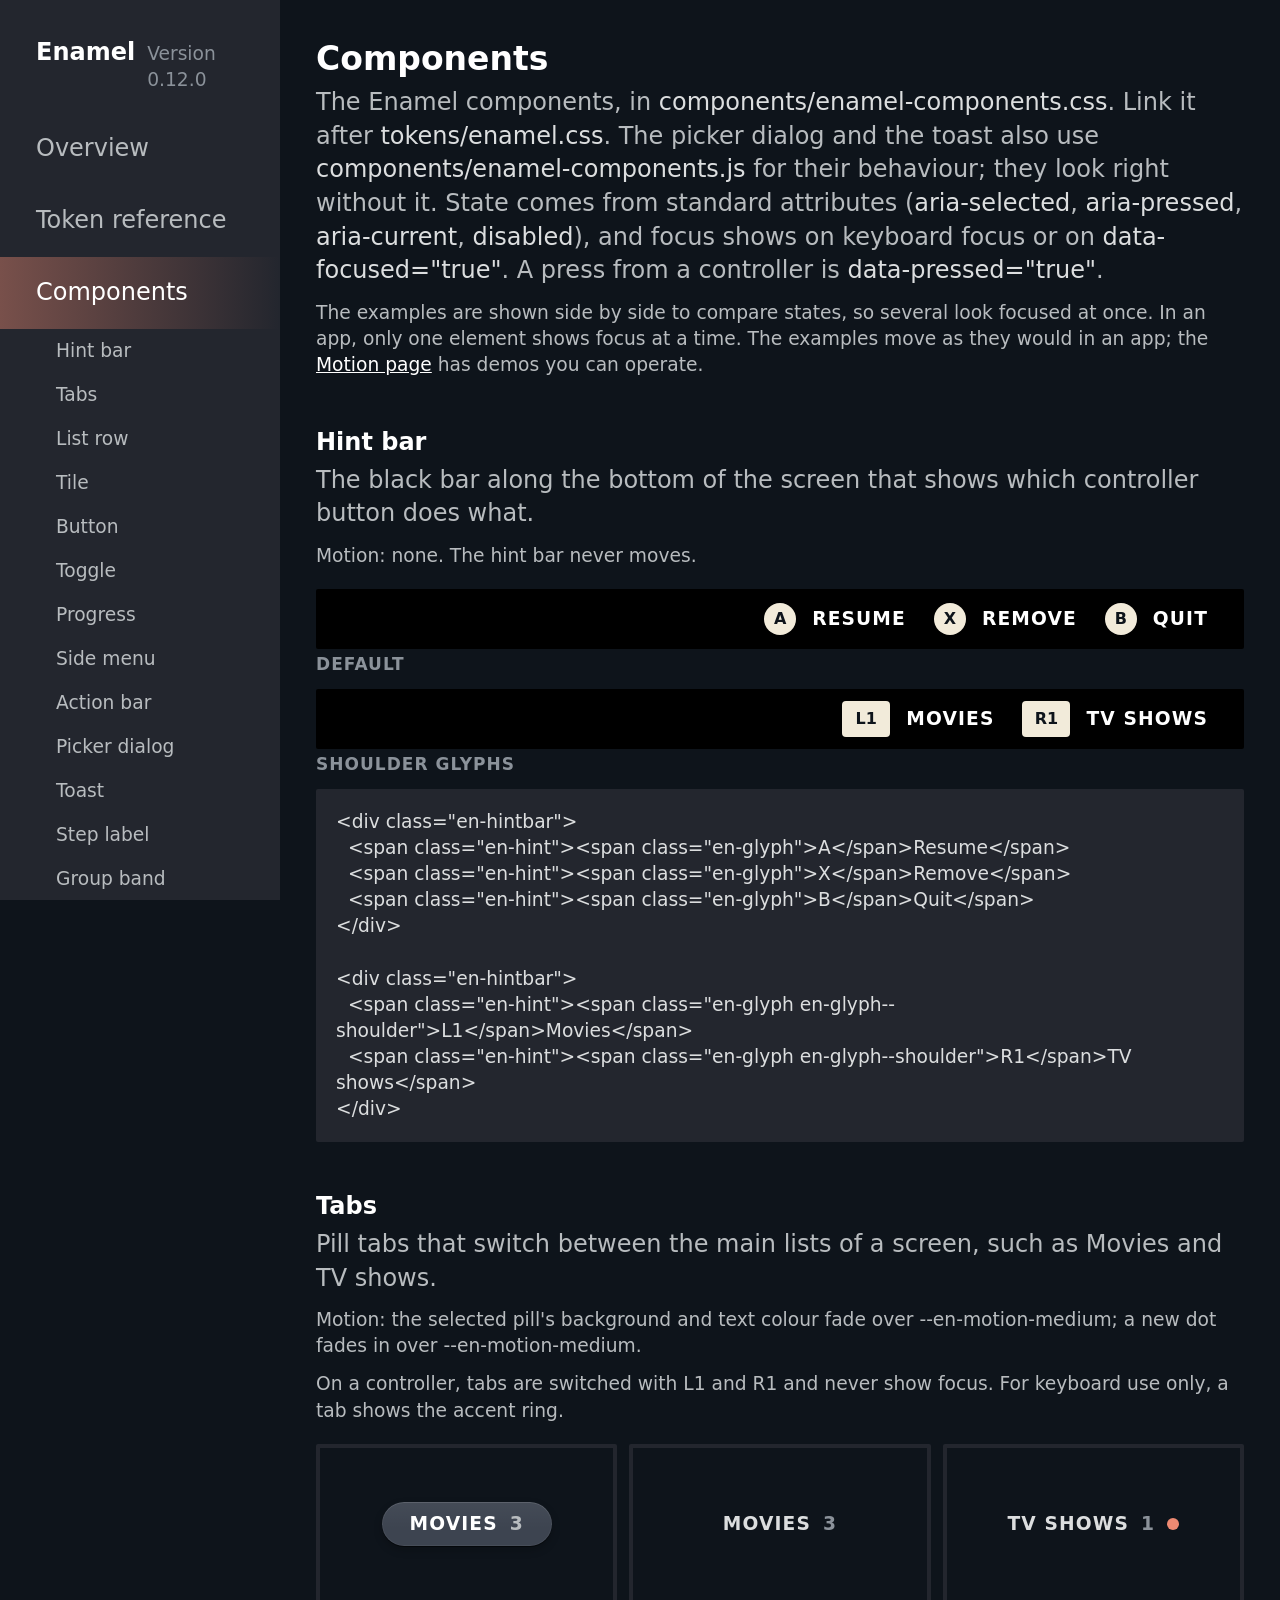
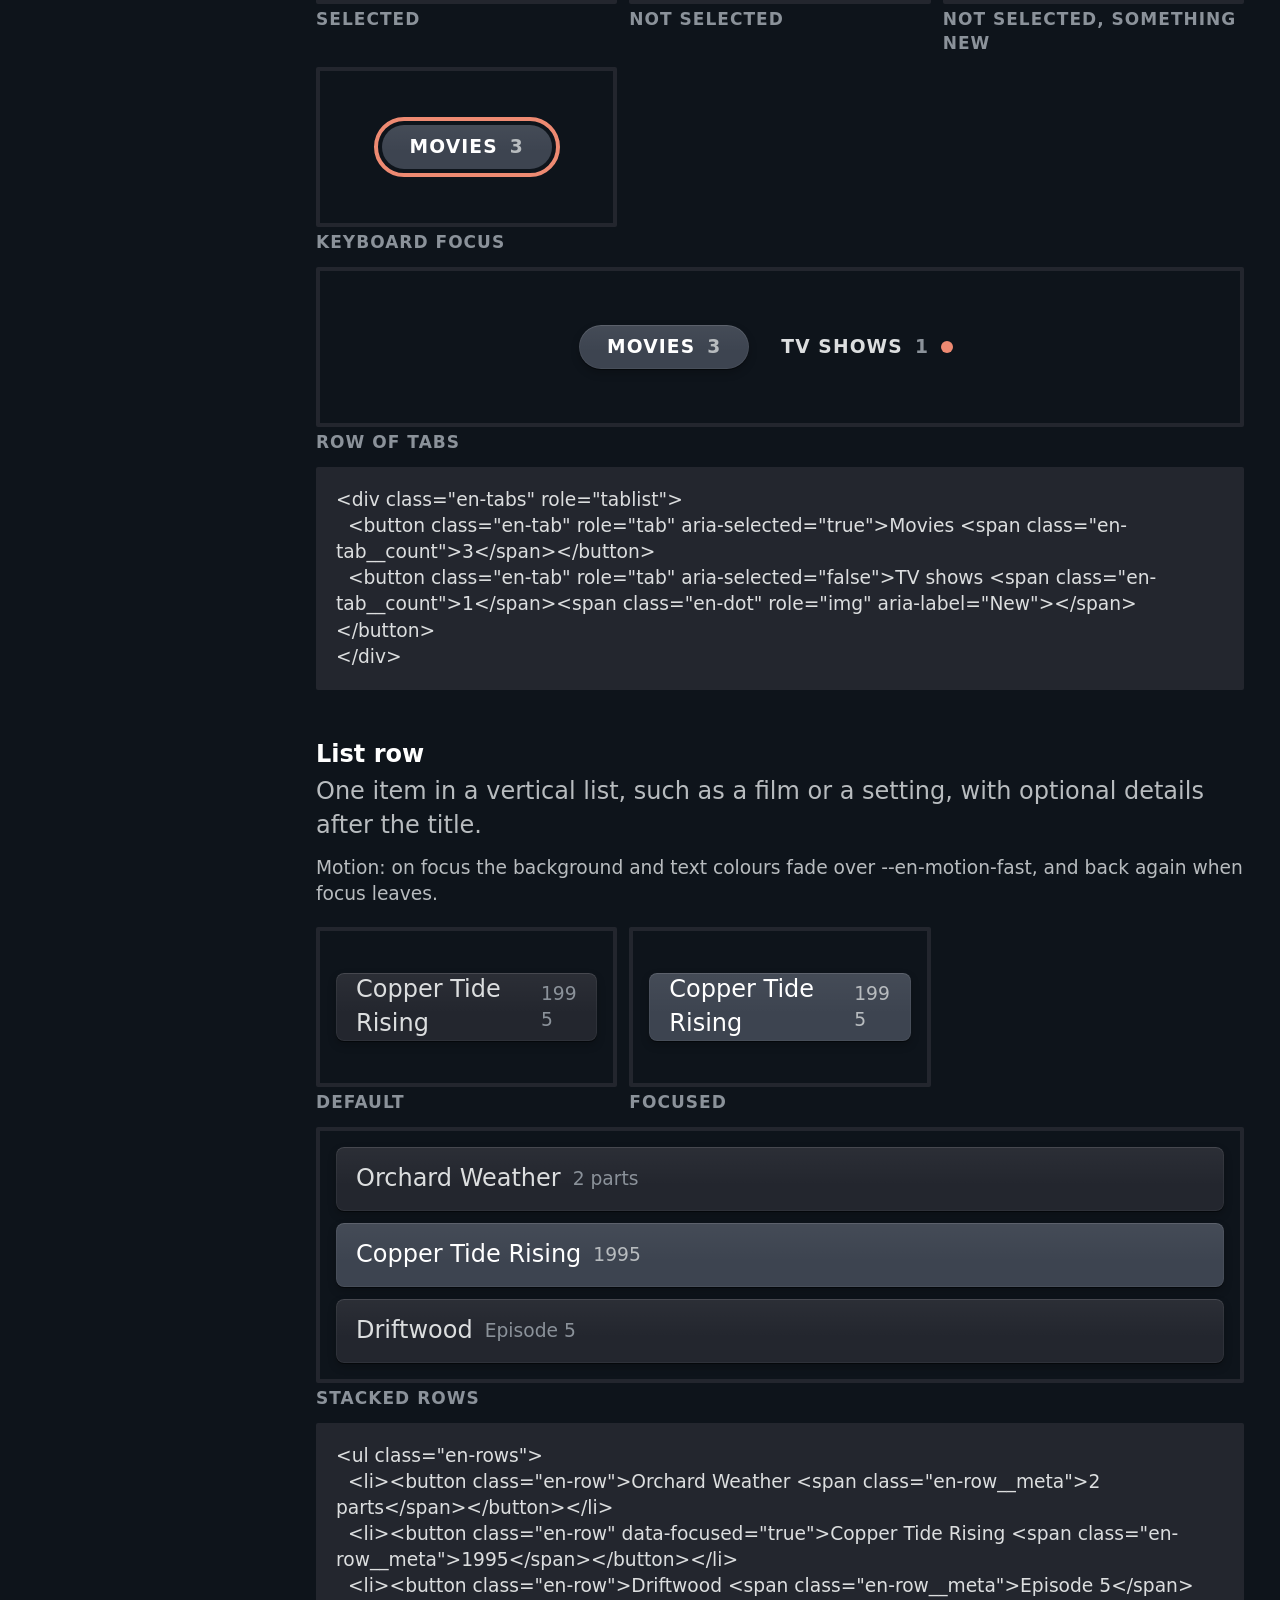
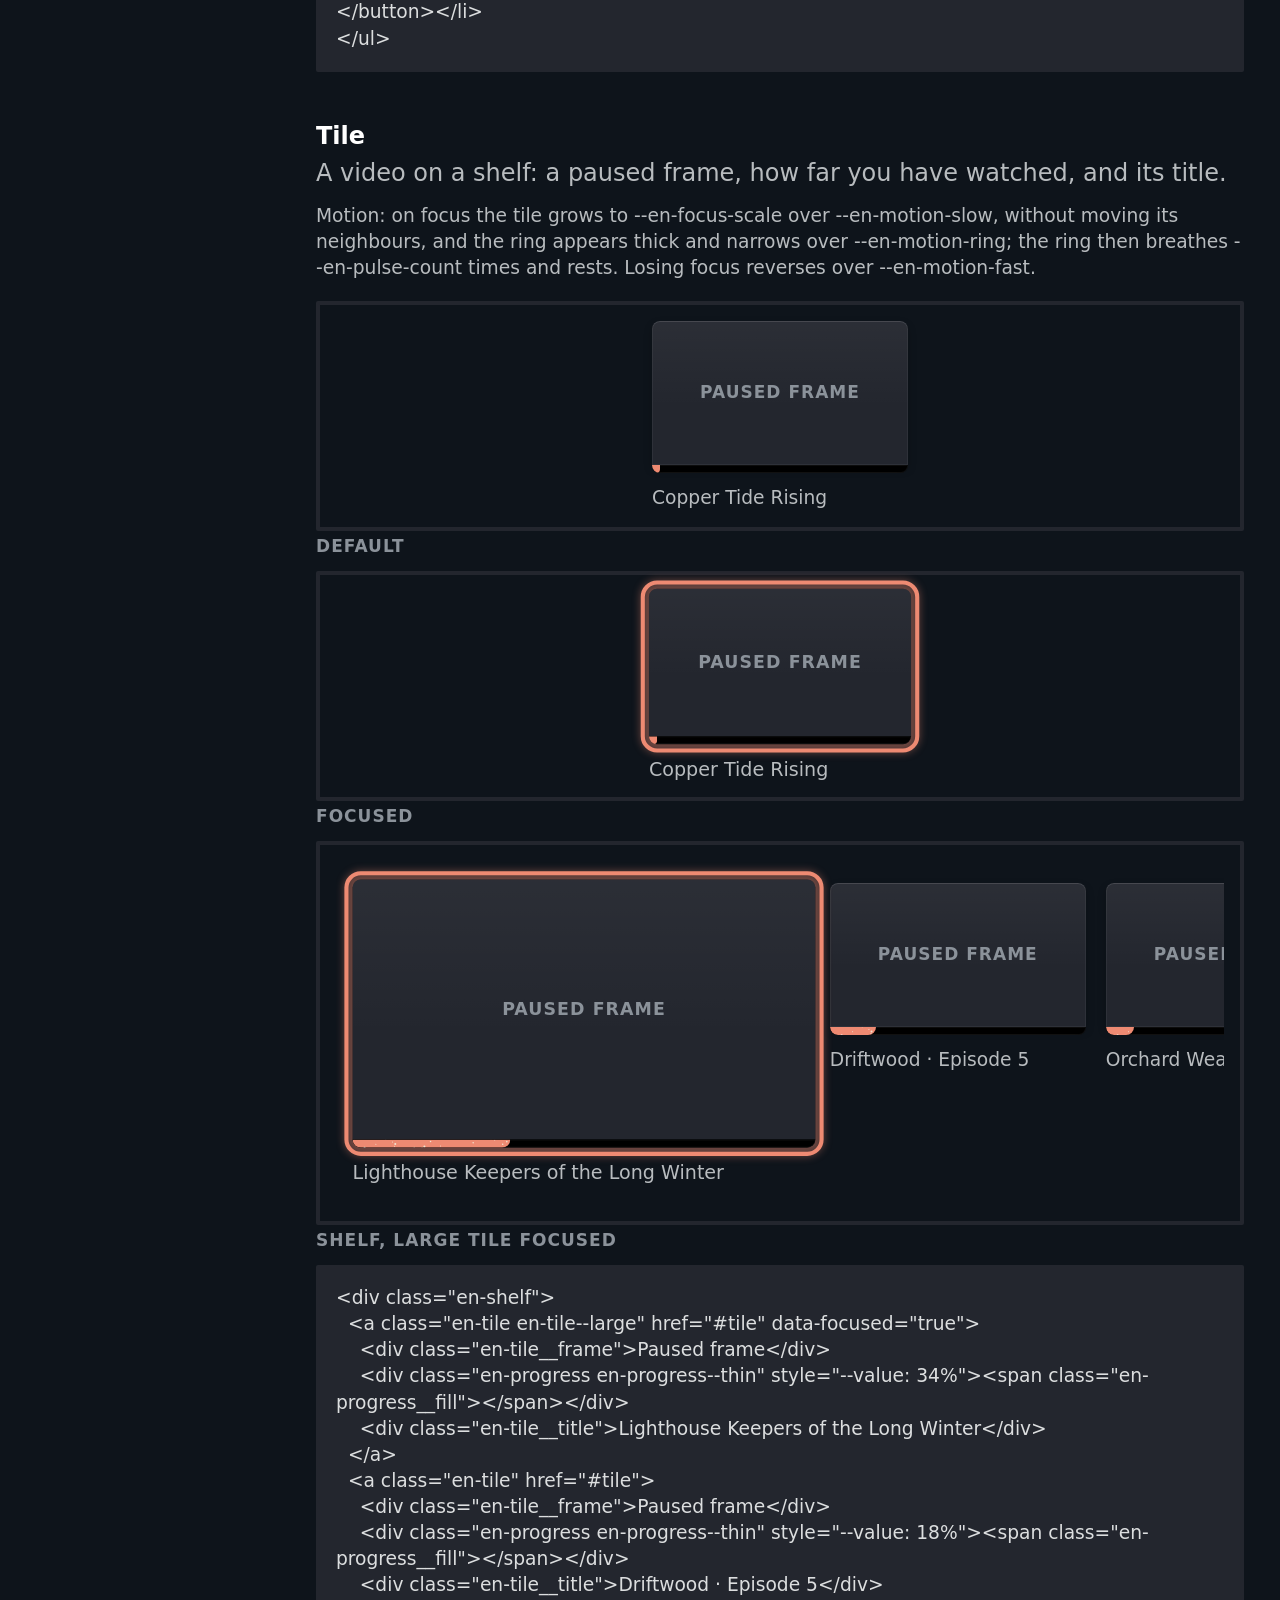
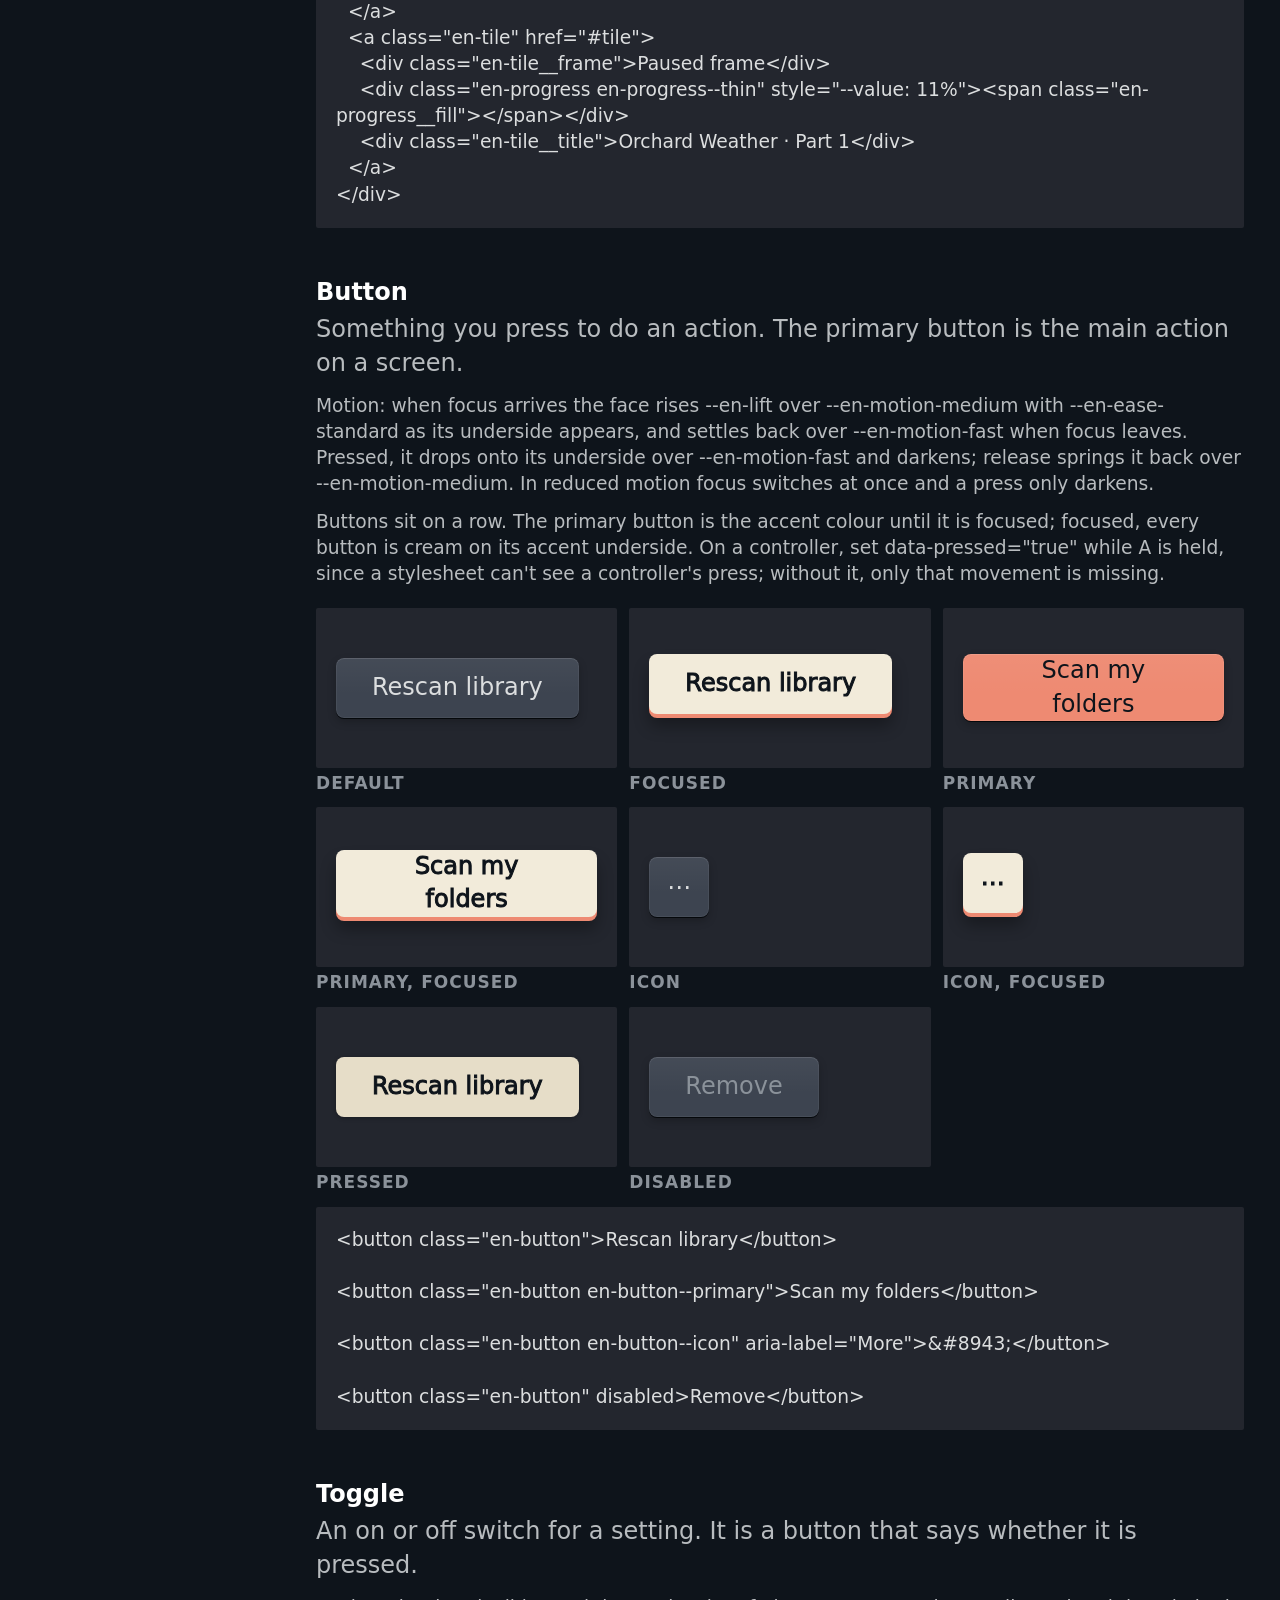
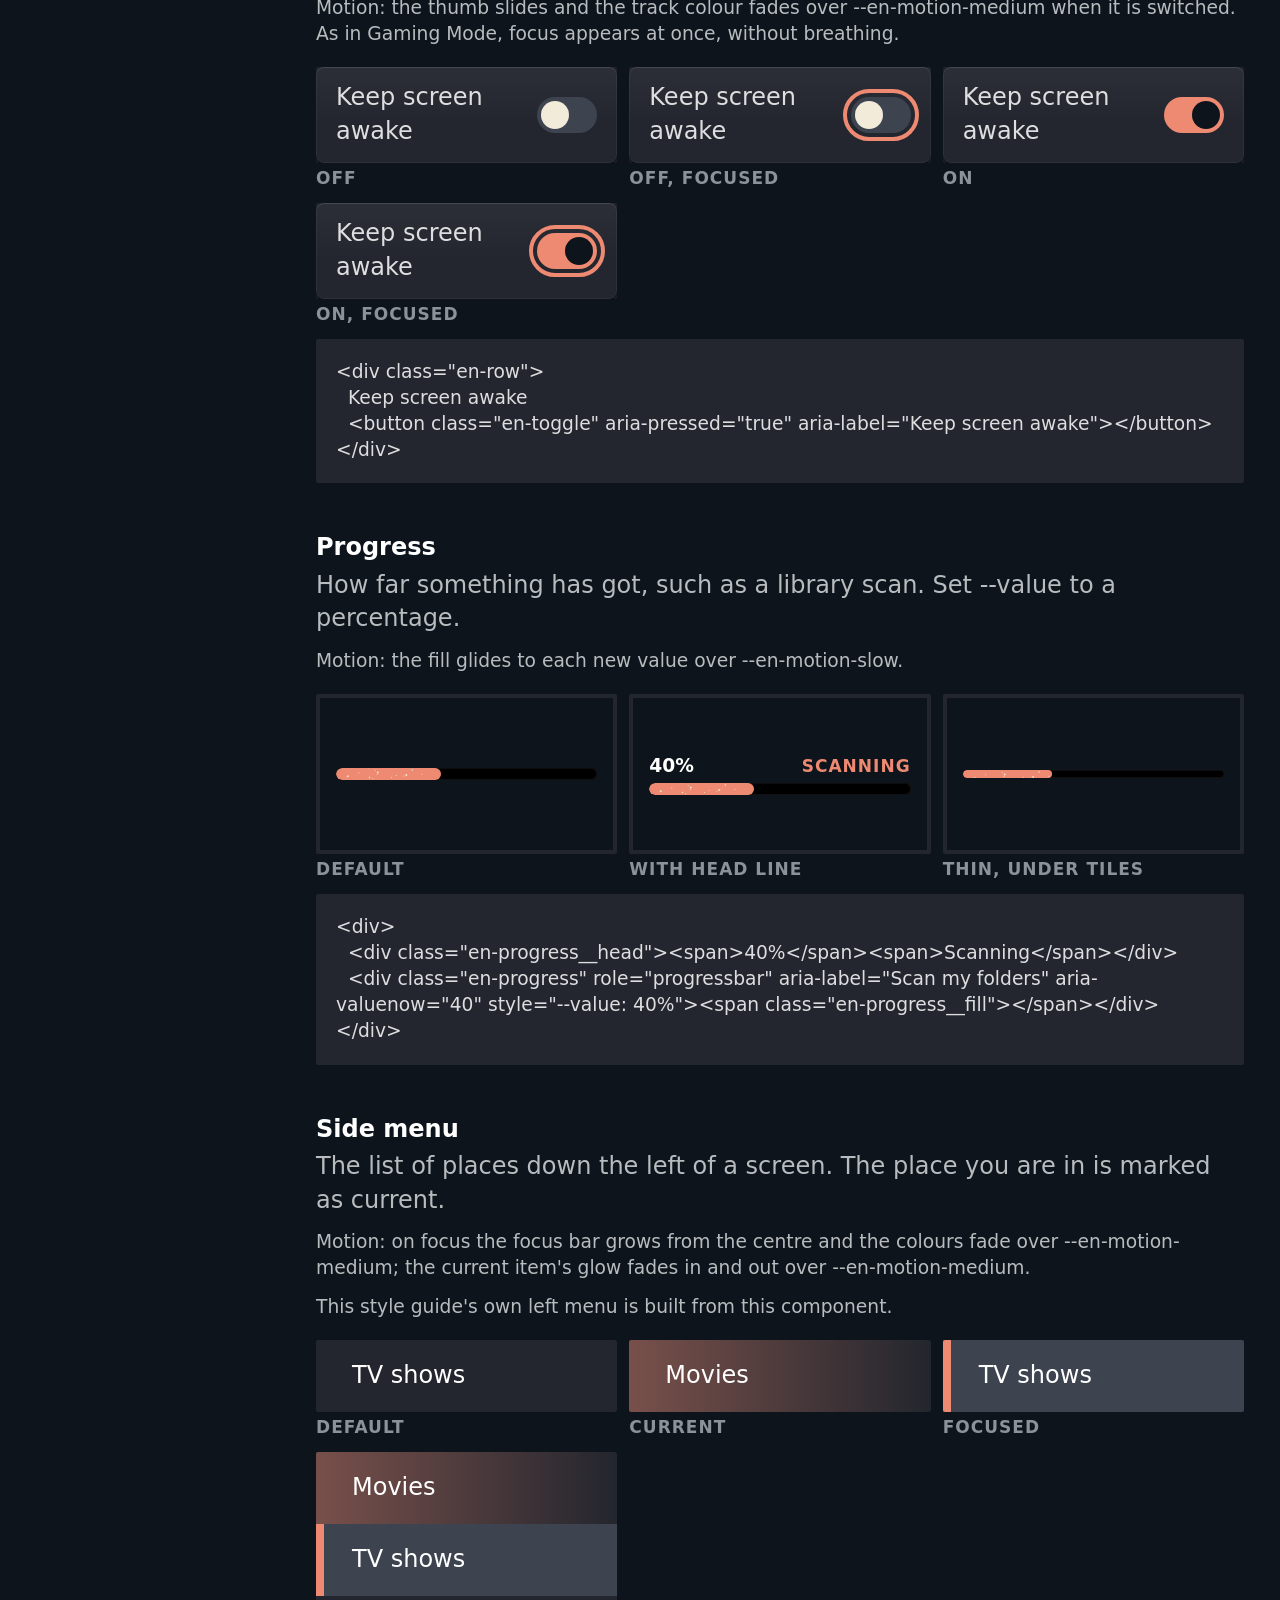
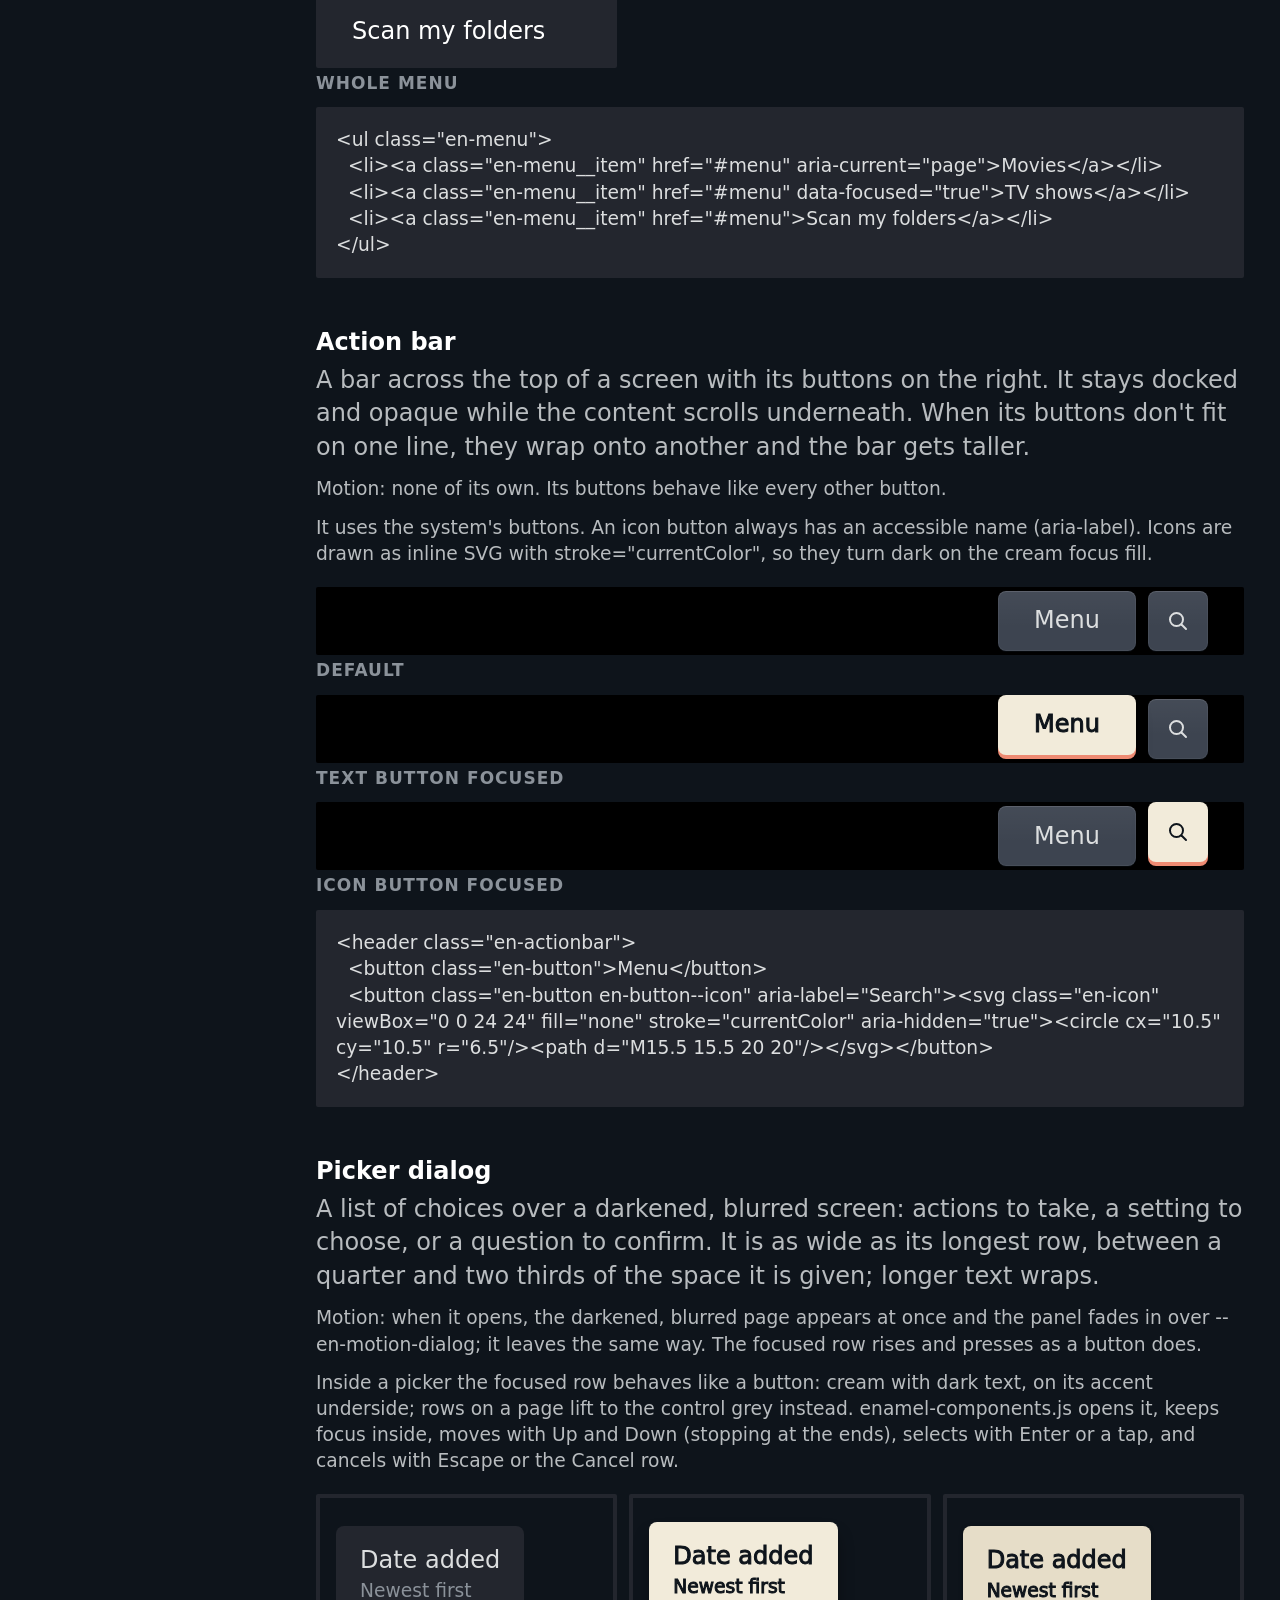
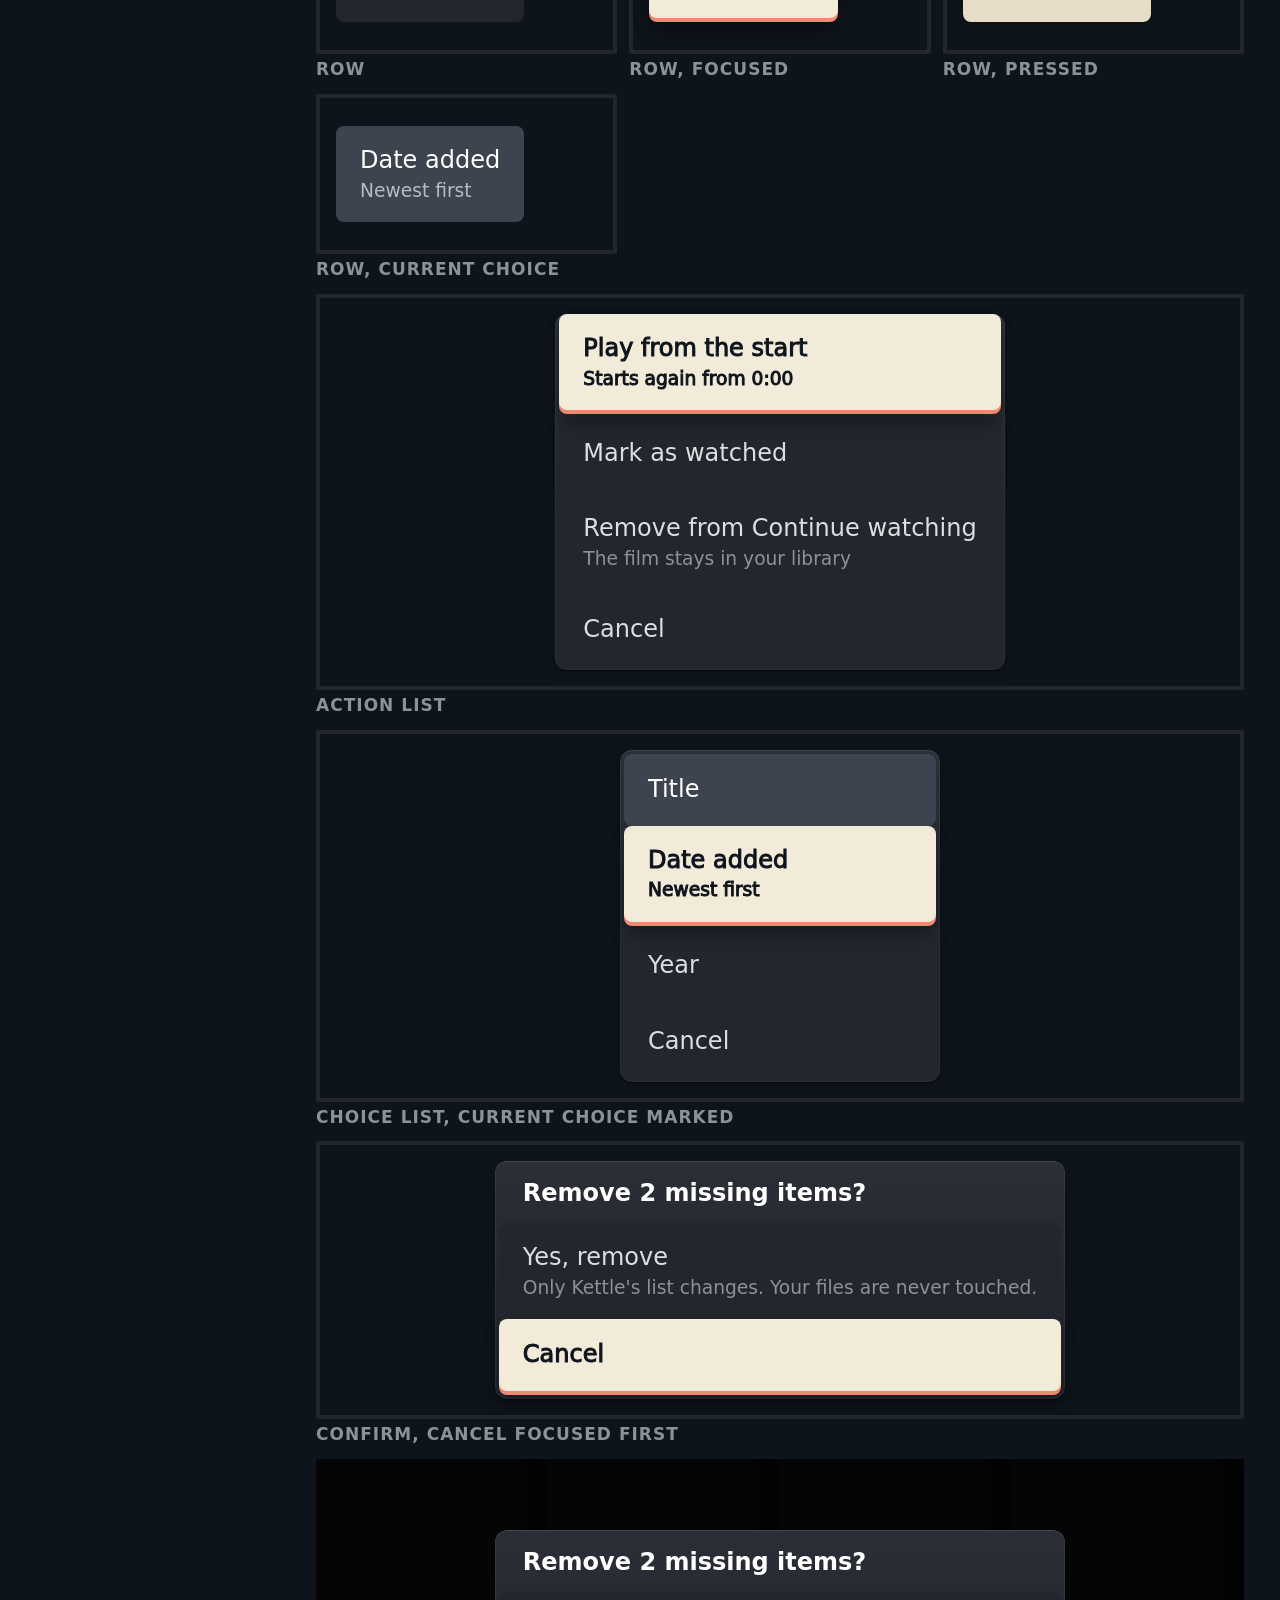
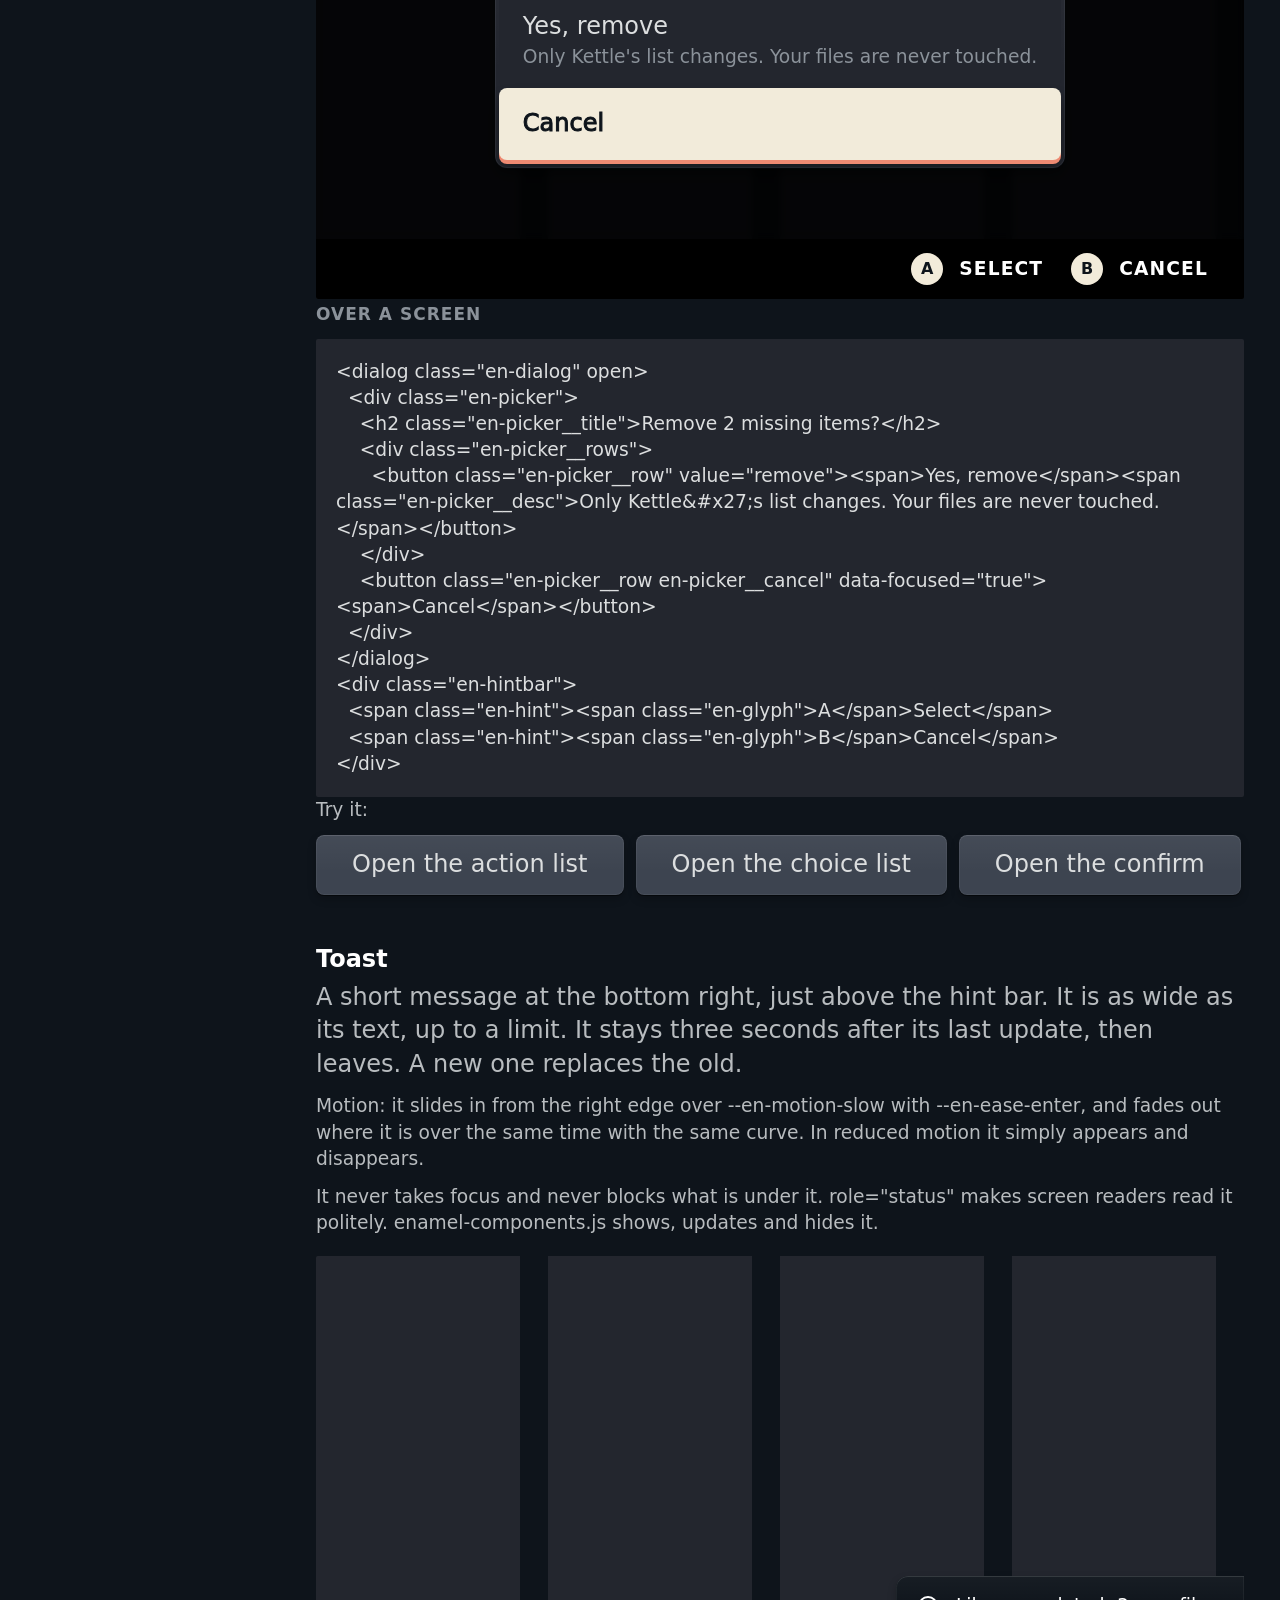
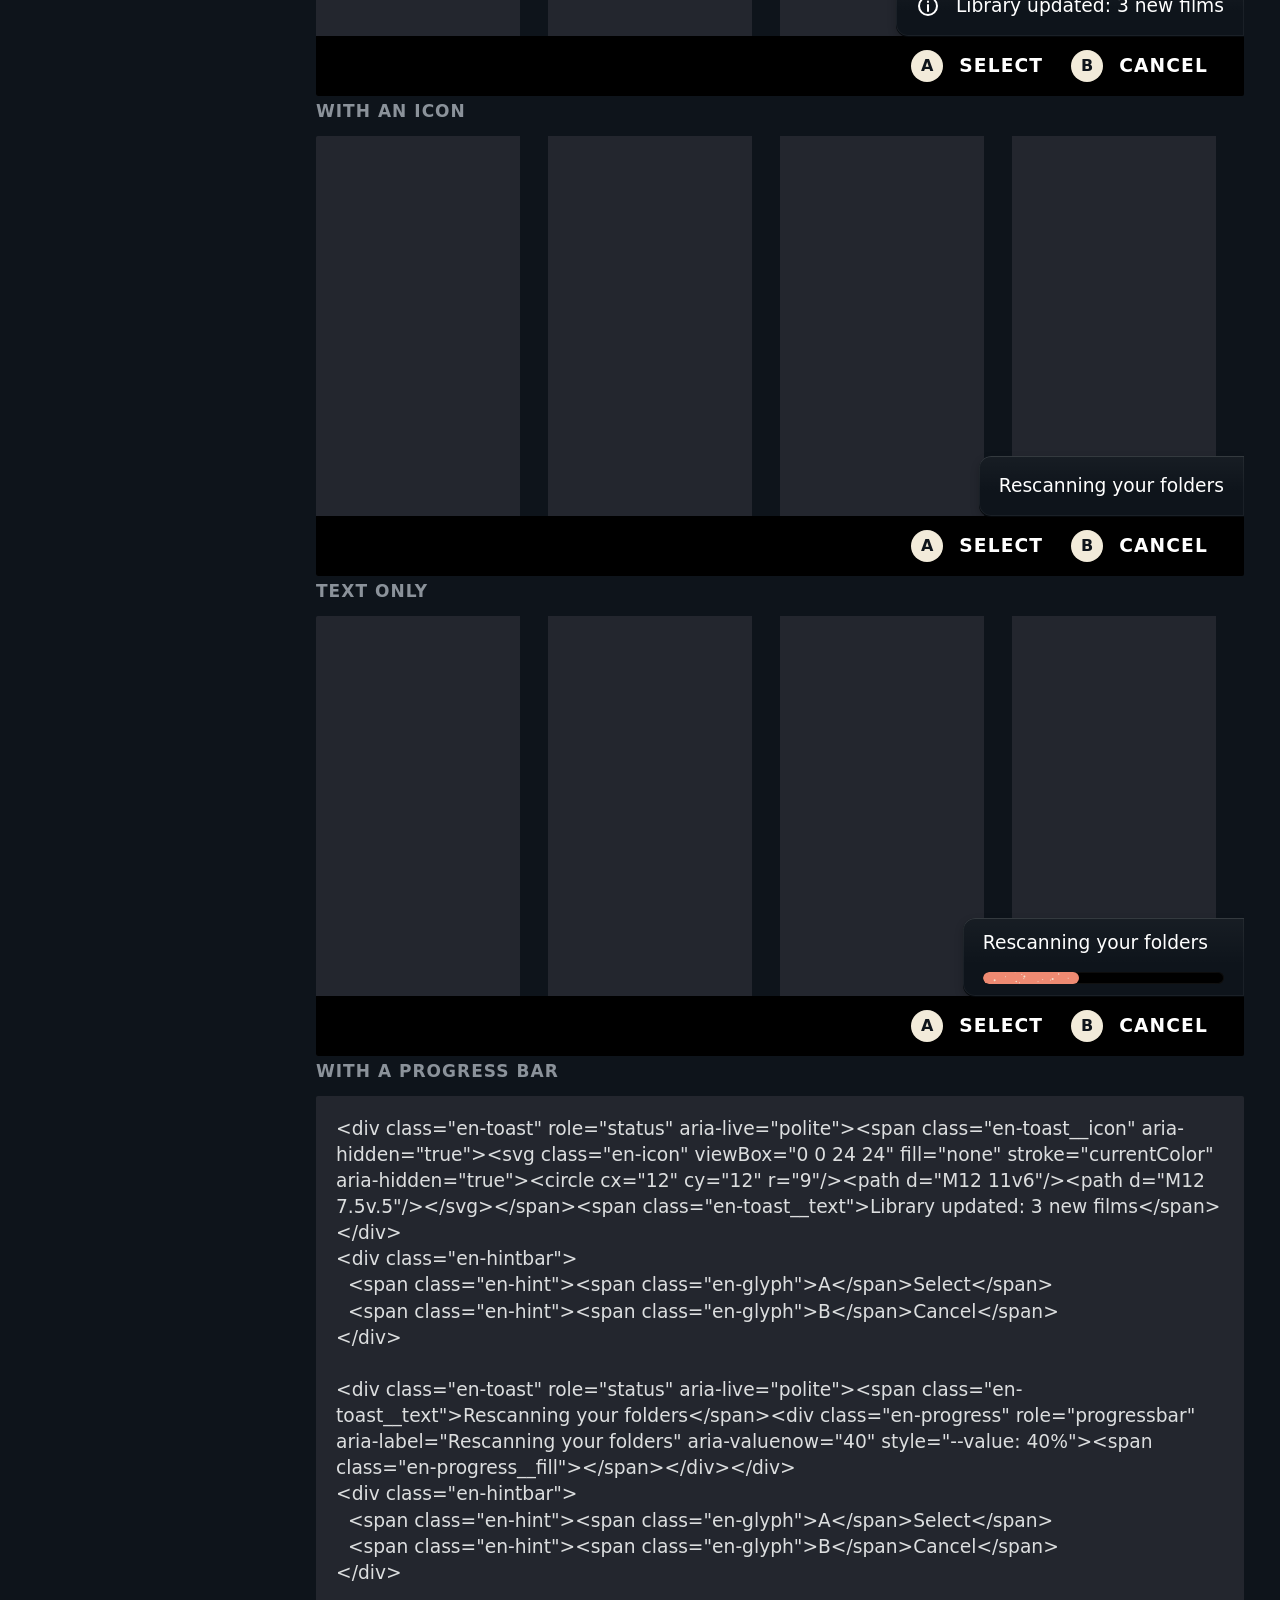
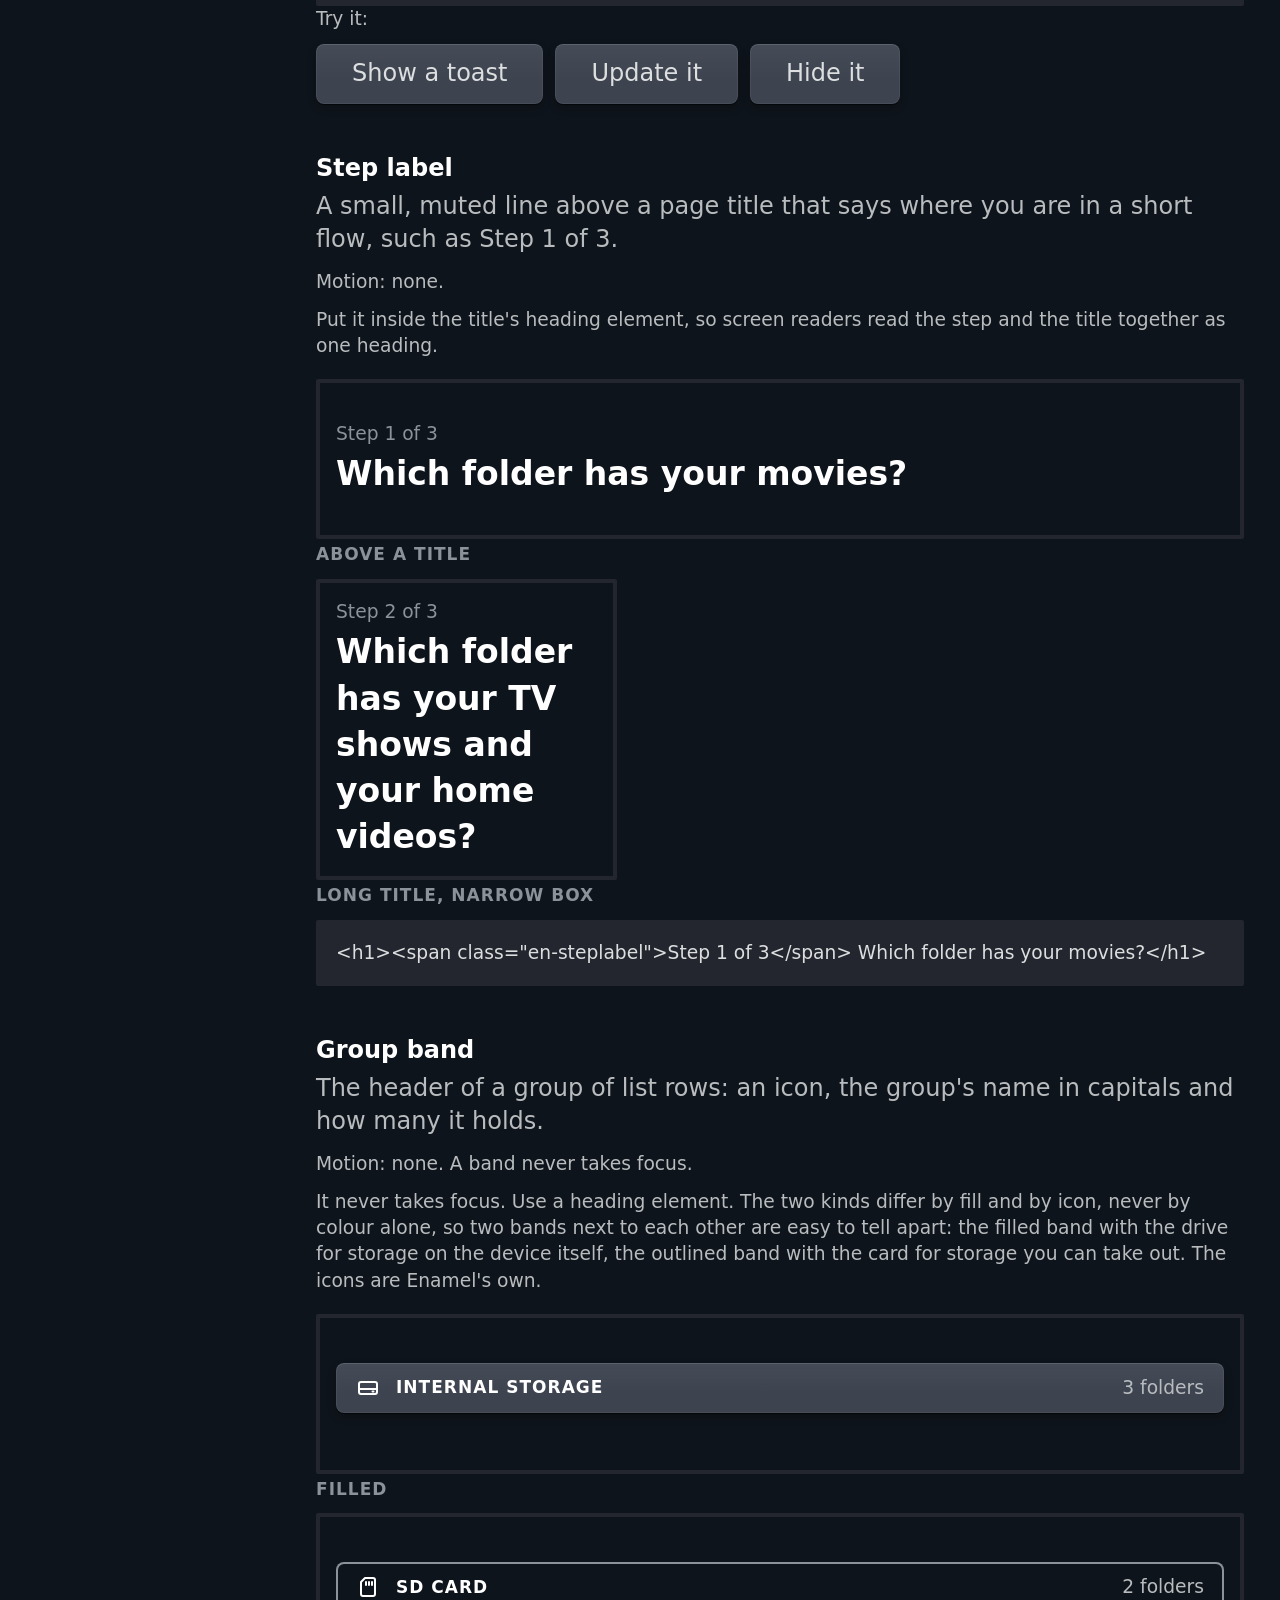
==== commit 73f7c3c2: "Refs #21: destructive row for Quit, Remove and other actions that close or delete (0.12.0) A list ro" ====
--- a/docs/components.html
+++ b/docs/components.html
@@ -18,7 +18,7 @@
 <!-- Generated by tools/build_styleguide.py from tools/components_page.py. Do not edit by hand. -->
 <!-- enamel-menu:start (generated by tools/build_styleguide.py, do not edit by hand) -->
 <nav class="site-menu" aria-label="Style guide">
-<div class="site-menu__brand"><strong>Enamel</strong><span>Version 0.11.1</span></div>
+<div class="site-menu__brand"><strong>Enamel</strong><span>Version 0.12.0</span></div>
 <ul class="en-menu">
 <li><a class="en-menu__item" href="overview.html">Overview</a></li>
 <li><a class="en-menu__item" href="index.html">Token reference</a></li>
@@ -39,6 +39,7 @@
 <li><a class="en-menu__item" href="#band">Group band</a></li>
 <li><a class="en-menu__item" href="#badge">Badge</a></li>
 <li><a class="en-menu__item" href="#message">Message in a row</a></li>
+<li><a class="en-menu__item" href="#destructive">Destructive row</a></li>
 <li><a class="en-menu__item" href="#steps">Numbered steps</a></li>
 <li><a class="en-menu__item" href="#stat">Stat panel</a></li>
 <li><a class="en-menu__item" href="#note">Note</a></li>
@@ -636,6 +637,82 @@
 </div>
 <pre class="site-code"><code>&lt;div class=&quot;en-rows&quot;&gt;&lt;button class=&quot;en-row&quot;&gt;SD card › Films &lt;span class=&quot;en-row__meta&quot;&gt;62 videos&lt;/span&gt;&lt;span class=&quot;en-row__message&quot; role=&quot;status&quot; aria-live=&quot;polite&quot;&gt;&lt;svg class=&quot;en-icon&quot; viewBox=&quot;0 0 24 24&quot; fill=&quot;none&quot; stroke=&quot;currentColor&quot; aria-hidden=&quot;true&quot;&gt;&lt;circle cx=&quot;12&quot; cy=&quot;12&quot; r=&quot;10&quot; fill=&quot;currentColor&quot; stroke=&quot;none&quot;/&gt;&lt;path d=&quot;M12 7v6&quot;/&gt;&lt;path d=&quot;M12 16.5v.5&quot;/&gt;&lt;/svg&gt;Already your movies folder. Pick a different one.&lt;/span&gt;&lt;/button&gt;&lt;/div&gt;</code></pre>
 </section>
+<section id="destructive">
+<h2>Destructive row</h2>
+<p>A list row or picker row for an action that closes, removes or deletes, such as Quit or Remove: a red face with white text, and an optional white icon in front.</p>
+<p class="site-note site-motion-note">Motion: when focus arrives the red face rises --en-lift over --en-motion-medium as its accent underside appears, and settles back over --en-motion-fast when focus leaves. Pressed, it drops onto its underside over --en-motion-fast. In reduced motion focus and presses show at once, without the movement.</p>
+<p class="site-note">Add the destructive class to the row; nothing else about the row changes. Use it for those actions only: red is a status colour like error, never a second accent. The face stays red in every state, so focus shows as the row rising onto its accent underside, in a list as in a picker, and a press drops it. Its meta or description is drawn bold, since white on red is just under 4.5:1 and reads well only large or bold.</p>
+<div class="site-states">
+<figure class="site-state"><div class="site-stage">
+<div class="en-rows"><button class="en-row en-row--destructive">Remove from Continue watching</button></div>
+</div><figcaption>List row</figcaption></figure>
+<figure class="site-state"><div class="site-stage">
+<div class="en-rows"><button class="en-row en-row--destructive" data-focused="true">Remove from Continue watching</button></div>
+</div><figcaption>List row, focused</figcaption></figure>
+<figure class="site-state site-state--wide"><div class="site-stage">
+<div class="en-rows"><button class="en-row en-row--destructive"><svg class="en-icon" viewBox="0 0 24 24" fill="none" stroke="currentColor" aria-hidden="true"><path d="M6 6l12 12"/><path d="M18 6 6 18"/></svg>Remove this folder <span class="en-row__meta">62 videos</span></button></div>
+</div><figcaption>List row, icon and meta</figcaption></figure>
+<figure class="site-state site-state--wide"><div class="site-stage">
+<div class="en-rows"><button class="en-row en-row--destructive" data-focused="true"><svg class="en-icon" viewBox="0 0 24 24" fill="none" stroke="currentColor" aria-hidden="true"><path d="M6 6l12 12"/><path d="M18 6 6 18"/></svg>Remove this folder <span class="en-row__meta">62 videos</span></button></div>
+</div><figcaption>List row, icon and meta, focused</figcaption></figure>
+<figure class="site-state site-state--wide"><div class="site-stage">
+<div class="en-rows"><button class="en-row en-row--destructive" data-focused="true" data-pressed="true"><svg class="en-icon" viewBox="0 0 24 24" fill="none" stroke="currentColor" aria-hidden="true"><path d="M6 6l12 12"/><path d="M18 6 6 18"/></svg>Remove this folder <span class="en-row__meta">62 videos</span></button></div>
+</div><figcaption>List row, pressed</figcaption></figure>
+<figure class="site-state site-state--wide"><div class="site-stage">
+<div class="en-rows"><button class="en-row en-row--destructive" data-focused="true"><svg class="en-icon" viewBox="0 0 24 24" fill="none" stroke="currentColor" aria-hidden="true"><path d="M6 6l12 12"/><path d="M18 6 6 18"/></svg>Remove this folder <span class="en-row__meta">62 videos</span><span class="en-row__message" role="status" aria-live="polite"><svg class="en-icon" viewBox="0 0 24 24" fill="none" stroke="currentColor" aria-hidden="true"><circle cx="12" cy="12" r="10" fill="currentColor" stroke="none"/><path d="M12 7v6"/><path d="M12 16.5v.5"/></svg>It is in use. Close it first.</span></button></div>
+</div><figcaption>List row, with a message, focused</figcaption></figure>
+<figure class="site-state"><div class="site-stage site-stage--start">
+<div class="en-picker__rows"><button class="en-picker__row en-picker__row--destructive"><svg class="en-icon" viewBox="0 0 24 24" fill="none" stroke="currentColor" aria-hidden="true"><path d="M10 4H6a2 2 0 0 0-2 2v12a2 2 0 0 0 2 2h4"/><path d="M14 8l4 4-4 4"/><path d="M18 12H9"/></svg><span>Quit</span><span class="en-picker__desc">Closes the app</span></button></div>
+</div><figcaption>Picker row</figcaption></figure>
+<figure class="site-state"><div class="site-stage site-stage--start">
+<div class="en-picker__rows"><button class="en-picker__row en-picker__row--destructive" data-focused="true"><svg class="en-icon" viewBox="0 0 24 24" fill="none" stroke="currentColor" aria-hidden="true"><path d="M10 4H6a2 2 0 0 0-2 2v12a2 2 0 0 0 2 2h4"/><path d="M14 8l4 4-4 4"/><path d="M18 12H9"/></svg><span>Quit</span><span class="en-picker__desc">Closes the app</span></button></div>
+</div><figcaption>Picker row, focused</figcaption></figure>
+<figure class="site-state"><div class="site-stage site-stage--start">
+<div class="en-picker__rows"><button class="en-picker__row en-picker__row--destructive" data-focused="true" data-pressed="true"><svg class="en-icon" viewBox="0 0 24 24" fill="none" stroke="currentColor" aria-hidden="true"><path d="M10 4H6a2 2 0 0 0-2 2v12a2 2 0 0 0 2 2h4"/><path d="M14 8l4 4-4 4"/><path d="M18 12H9"/></svg><span>Quit</span><span class="en-picker__desc">Closes the app</span></button></div>
+</div><figcaption>Picker row, pressed</figcaption></figure>
+<figure class="site-state"><div class="site-stage site-stage--start">
+<div class="en-picker__rows"><button class="en-picker__row en-picker__row--destructive"><span>Yes, remove</span></button></div>
+</div><figcaption>Picker row, text only</figcaption></figure>
+<figure class="site-state site-state--wide"><div class="site-stage site-stage--center">
+<div class="en-picker">
+  <div class="en-picker__rows">
+    <button class="en-picker__row" data-focused="true"><span>Rescan my folders</span></button>
+    <button class="en-picker__row"><span>Settings</span></button>
+    <button class="en-picker__row en-picker__row--destructive"><svg class="en-icon" viewBox="0 0 24 24" fill="none" stroke="currentColor" aria-hidden="true"><path d="M10 4H6a2 2 0 0 0-2 2v12a2 2 0 0 0 2 2h4"/><path d="M14 8l4 4-4 4"/><path d="M18 12H9"/></svg><span>Quit</span><span class="en-picker__desc">Closes the app</span></button>
+  </div>
+  <button class="en-picker__row en-picker__cancel"><span>Cancel</span></button>
+</div>
+</div><figcaption>In a menu, not focused</figcaption></figure>
+<figure class="site-state site-state--wide"><div class="site-stage site-stage--center">
+<div class="en-picker">
+  <div class="en-picker__rows">
+    <button class="en-picker__row"><span>Rescan my folders</span></button>
+    <button class="en-picker__row"><span>Settings</span></button>
+    <button class="en-picker__row en-picker__row--destructive" data-focused="true"><svg class="en-icon" viewBox="0 0 24 24" fill="none" stroke="currentColor" aria-hidden="true"><path d="M10 4H6a2 2 0 0 0-2 2v12a2 2 0 0 0 2 2h4"/><path d="M14 8l4 4-4 4"/><path d="M18 12H9"/></svg><span>Quit</span><span class="en-picker__desc">Closes the app</span></button>
+  </div>
+  <button class="en-picker__row en-picker__cancel"><span>Cancel</span></button>
+</div>
+</div><figcaption>In a menu, focused</figcaption></figure>
+<figure class="site-state"><div class="site-stage">
+<div class="en-rows"><button class="en-row en-row--destructive" data-focused="true"><svg class="en-icon" viewBox="0 0 24 24" fill="none" stroke="currentColor" aria-hidden="true"><path d="M6 6l12 12"/><path d="M18 6 6 18"/></svg>Remove this folder and everything Kettle remembers about it <span class="en-row__meta">1,204 videos</span></button></div>
+</div><figcaption>Long text, narrow box</figcaption></figure>
+<figure class="site-state"><div class="site-stage site-stage--start">
+<div class="en-picker__rows"><button class="en-picker__row en-picker__row--destructive" data-focused="true"><svg class="en-icon" viewBox="0 0 24 24" fill="none" stroke="currentColor" aria-hidden="true"><path d="M6 6l12 12"/><path d="M18 6 6 18"/></svg><span>Remove 2 missing items from the library</span><span class="en-picker__desc">Only the list changes. Your files are never touched.</span></button></div>
+</div><figcaption>Picker row, long text, narrow box</figcaption></figure>
+</div>
+<pre class="site-code"><code>&lt;div class=&quot;en-rows&quot;&gt;&lt;button class=&quot;en-row en-row--destructive&quot;&gt;Remove from Continue watching&lt;/button&gt;&lt;/div&gt;
+
+&lt;div class=&quot;en-rows&quot;&gt;&lt;button class=&quot;en-row en-row--destructive&quot;&gt;&lt;svg class=&quot;en-icon&quot; viewBox=&quot;0 0 24 24&quot; fill=&quot;none&quot; stroke=&quot;currentColor&quot; aria-hidden=&quot;true&quot;&gt;&lt;path d=&quot;M6 6l12 12&quot;/&gt;&lt;path d=&quot;M18 6 6 18&quot;/&gt;&lt;/svg&gt;Remove this folder &lt;span class=&quot;en-row__meta&quot;&gt;62 videos&lt;/span&gt;&lt;/button&gt;&lt;/div&gt;
+
+&lt;div class=&quot;en-picker&quot;&gt;
+  &lt;div class=&quot;en-picker__rows&quot;&gt;
+    &lt;button class=&quot;en-picker__row&quot;&gt;&lt;span&gt;Rescan my folders&lt;/span&gt;&lt;/button&gt;
+    &lt;button class=&quot;en-picker__row&quot;&gt;&lt;span&gt;Settings&lt;/span&gt;&lt;/button&gt;
+    &lt;button class=&quot;en-picker__row en-picker__row--destructive&quot; data-focused=&quot;true&quot;&gt;&lt;svg class=&quot;en-icon&quot; viewBox=&quot;0 0 24 24&quot; fill=&quot;none&quot; stroke=&quot;currentColor&quot; aria-hidden=&quot;true&quot;&gt;&lt;path d=&quot;M10 4H6a2 2 0 0 0-2 2v12a2 2 0 0 0 2 2h4&quot;/&gt;&lt;path d=&quot;M14 8l4 4-4 4&quot;/&gt;&lt;path d=&quot;M18 12H9&quot;/&gt;&lt;/svg&gt;&lt;span&gt;Quit&lt;/span&gt;&lt;span class=&quot;en-picker__desc&quot;&gt;Closes the app&lt;/span&gt;&lt;/button&gt;
+  &lt;/div&gt;
+  &lt;button class=&quot;en-picker__row en-picker__cancel&quot;&gt;&lt;span&gt;Cancel&lt;/span&gt;&lt;/button&gt;
+&lt;/div&gt;</code></pre>
+</section>
 <section id="steps">
 <h2>Numbered steps</h2>
 <p>A short list of two to five steps, each with its number in a round mark.</p>
--- a/tokens/enamel.css
+++ b/tokens/enamel.css
@@ -1,5 +1,5 @@
 /*
- * Enamel design tokens, version 0.11.1.
+ * Enamel design tokens, version 0.12.0.
  * Copyright (c) 2026 Mario Carabotta
  * SPDX-License-Identifier: MIT
  * One :root block in four groups. Apps use Group C (semantic) and Group D
--- a/components/enamel-components.css
+++ b/components/enamel-components.css
@@ -1,5 +1,5 @@
 /*
- * Enamel components, version 0.11.1.
+ * Enamel components, version 0.12.0.
  * Copyright (c) 2026 Mario Carabotta
  * SPDX-License-Identifier: MIT
  * Plain CSS. Link tokens/enamel.css first, then this file.
@@ -709,6 +709,66 @@
 }
 .en-picker__row:is(:active, [data-pressed="true"]) .en-picker__desc { color: var(--en-focus-fill-ink); }
 
+/* Destructive row: a list row or picker row for an action that closes,
+   removes or deletes (Quit, Remove). Its face is the error red in every
+   state, with white text and an optional white icon in front. Red is a
+   status colour like error, never a second accent. Focus can't turn it grey
+   or cream, so it rises onto the accent underside, as a picker row does, and
+   drops when pressed. White on the red is 4.44:1, the one text pair below
+   4.5:1, allowed because it reaches APCA Lc 75 and the text is large or bold:
+   a row's own text, and its meta or description drawn bold. */
+.en-row--destructive,
+.en-picker__row--destructive {
+  background-color: var(--en-danger);
+  color: var(--en-text-strong);
+  transition: transform var(--en-motion-fast) var(--en-ease-standard),
+              box-shadow var(--en-motion-fast) var(--en-ease-standard);
+}
+.en-row--destructive:is(:focus-visible, [data-focused="true"]),
+.en-picker__row--destructive:is(:focus-visible, [data-focused="true"]) {
+  outline: none;
+  background-color: var(--en-danger);
+  color: var(--en-text-strong);
+  -webkit-text-stroke-width: 0;
+  box-shadow: 0 var(--en-focus-underside) 0 var(--en-focus-ring), var(--en-c-lift-shadow);
+  transform: translateY(calc(-1 * var(--en-c-rise)));
+  transition-duration: var(--en-motion-medium);
+}
+.en-row--destructive:is(:active, [data-pressed="true"]),
+.en-picker__row--destructive:is(:active, [data-pressed="true"]) {
+  background-color: var(--en-danger);
+  color: var(--en-text-strong);
+  box-shadow: var(--en-c-press-shadow);
+  transform: translateY(0);
+  transition-duration: var(--en-motion-fast);
+}
+.en-row--destructive .en-row__meta,
+.en-row--destructive:is(:focus-visible, [data-focused="true"]) .en-row__meta,
+.en-picker__row--destructive .en-picker__desc,
+.en-picker__row--destructive:is(:focus-visible, [data-focused="true"]) .en-picker__desc,
+.en-picker__row--destructive:is(:active, [data-pressed="true"]) .en-picker__desc,
+.en-picker__row--destructive:is(:focus-visible, [data-focused="true"]) .en-row__message {
+  color: var(--en-text-strong);
+  font-weight: 700;
+}
+/* A message inside a destructive row: its error disc would vanish on the red
+   face, so the disc turns white and its mark red. */
+.en-row--destructive .en-row__message .en-icon,
+.en-picker__row--destructive .en-row__message .en-icon {
+  color: var(--en-text-strong);
+  stroke: var(--en-danger);
+}
+/* An icon in a destructive picker row sits in front of the title and its
+   description, which stay one under the other. */
+.en-picker__row--destructive:has(> .en-icon) {
+  display: grid;
+  grid-template-columns: auto 1fr;
+  align-content: center;
+  align-items: center;
+  column-gap: var(--en-space-icon);
+}
+.en-picker__row--destructive > .en-icon { grid-row: span 2; }
+
 /* k) Toast: bottom right, flush with the right edge, just above the hint bar
    (--en-c-hintbar-height, as for the picker's layer).
    It is as wide as its text, up to --en-c-toast-width and never wider than
@@ -980,6 +1040,14 @@
     transform: none;
     transition: none;
   }
+  :root:not([data-en-motion="full"]) .en-row--destructive {
+    transform: none;
+    transition: none;
+  }
+  :root:not([data-en-motion="full"]) .en-picker__row--destructive {
+    transform: none;
+    transition: none;
+  }
   :root:not([data-en-motion="full"]) .en-tab { transition-duration: var(--en-motion-fast); }
   :root:not([data-en-motion="full"]) .en-toggle { transition-duration: var(--en-motion-fast); }
   :root:not([data-en-motion="full"]) .en-toggle::before {
@@ -1007,6 +1075,14 @@
   transform: none;
   transition: none;
 }
+[data-en-motion="reduced"] .en-row--destructive {
+  transform: none;
+  transition: none;
+}
+[data-en-motion="reduced"] .en-picker__row--destructive {
+  transform: none;
+  transition: none;
+}
 [data-en-motion="reduced"] .en-tab { transition-duration: var(--en-motion-fast); }
 [data-en-motion="reduced"] .en-toggle { transition-duration: var(--en-motion-fast); }
 [data-en-motion="reduced"] .en-toggle::before {
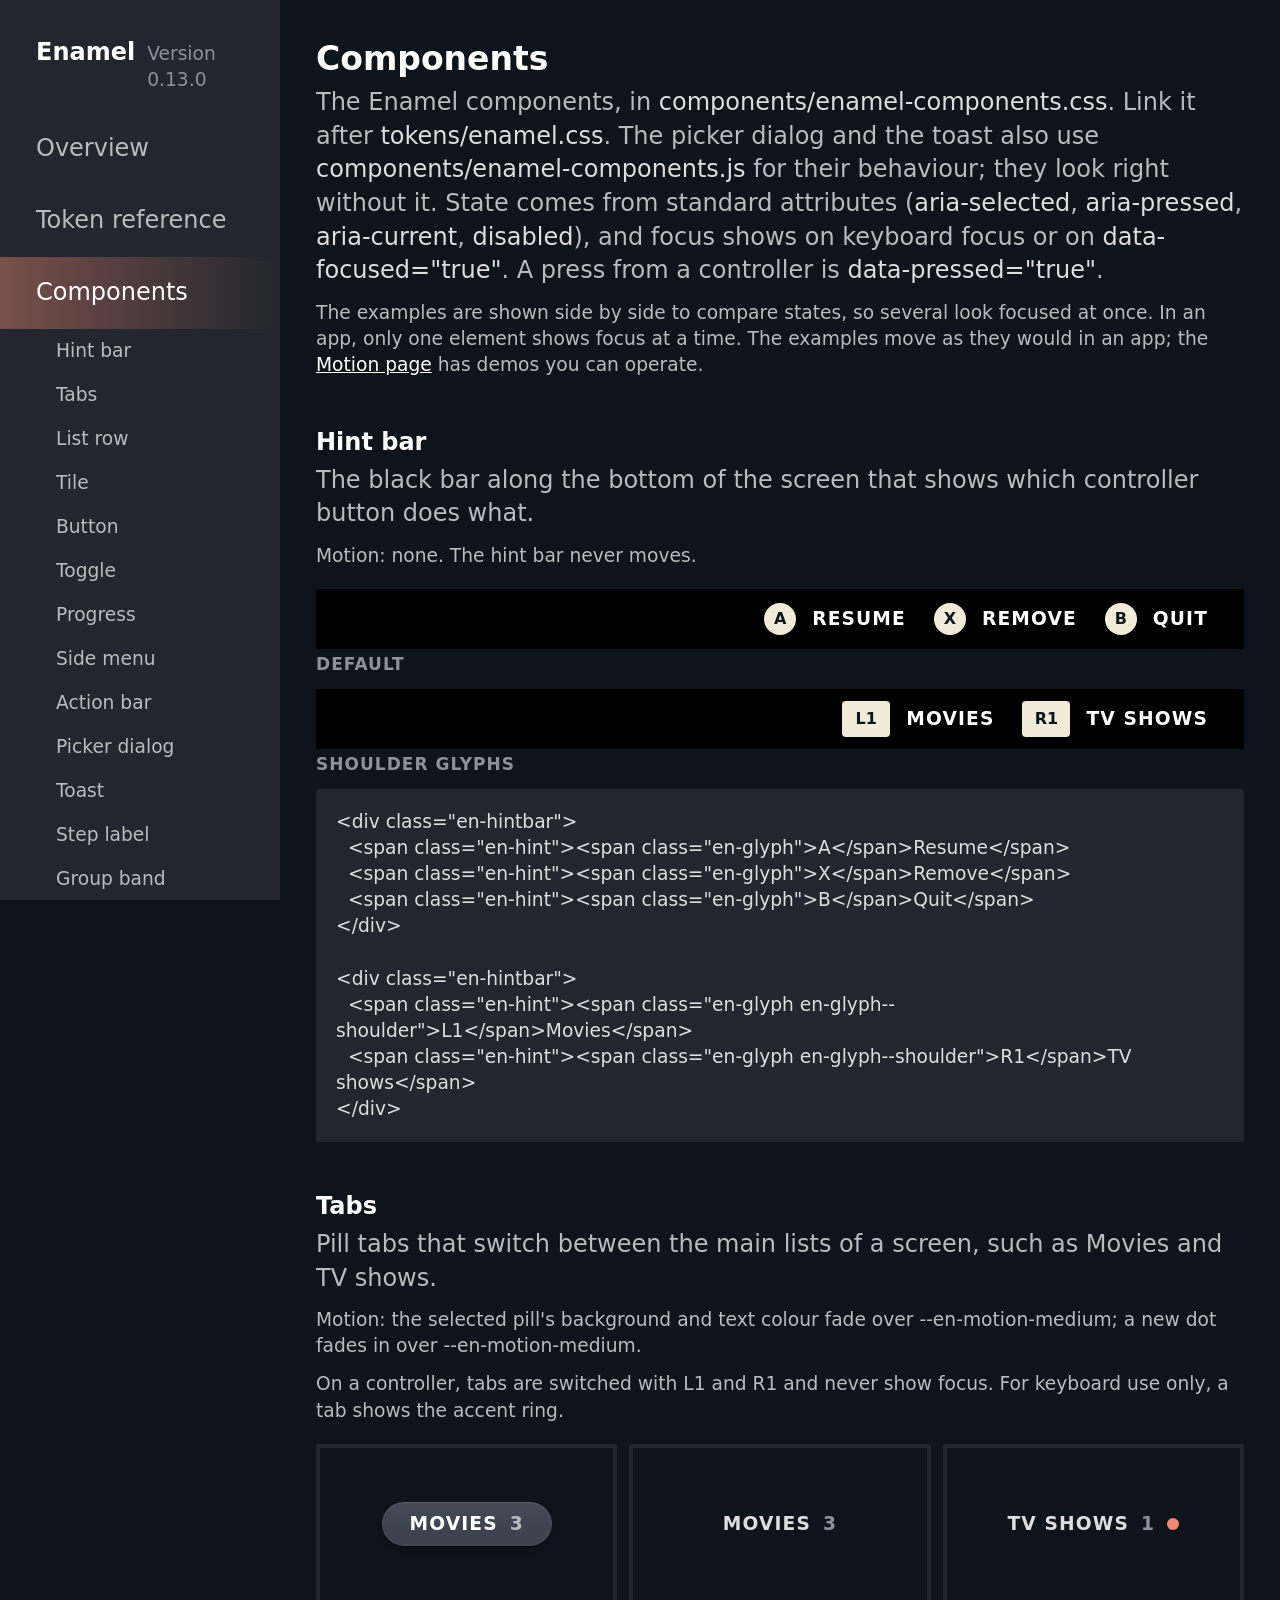
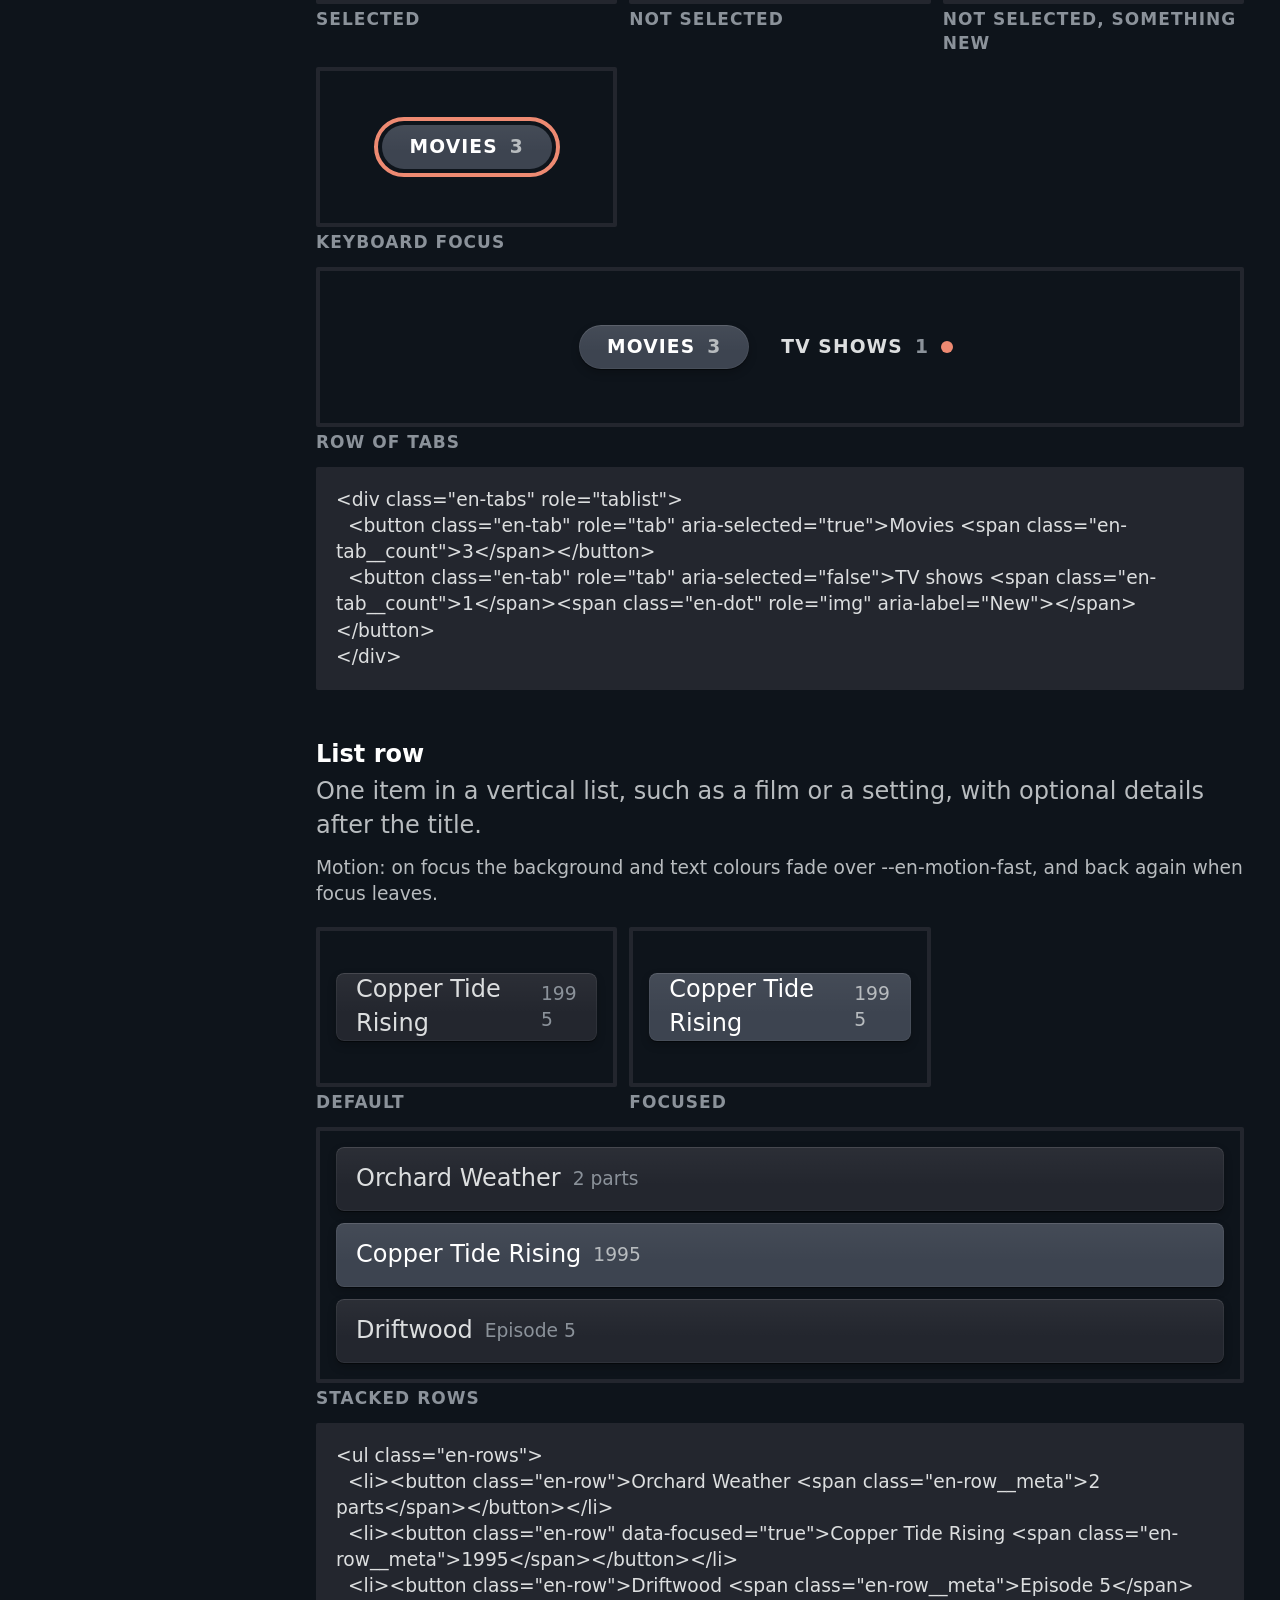
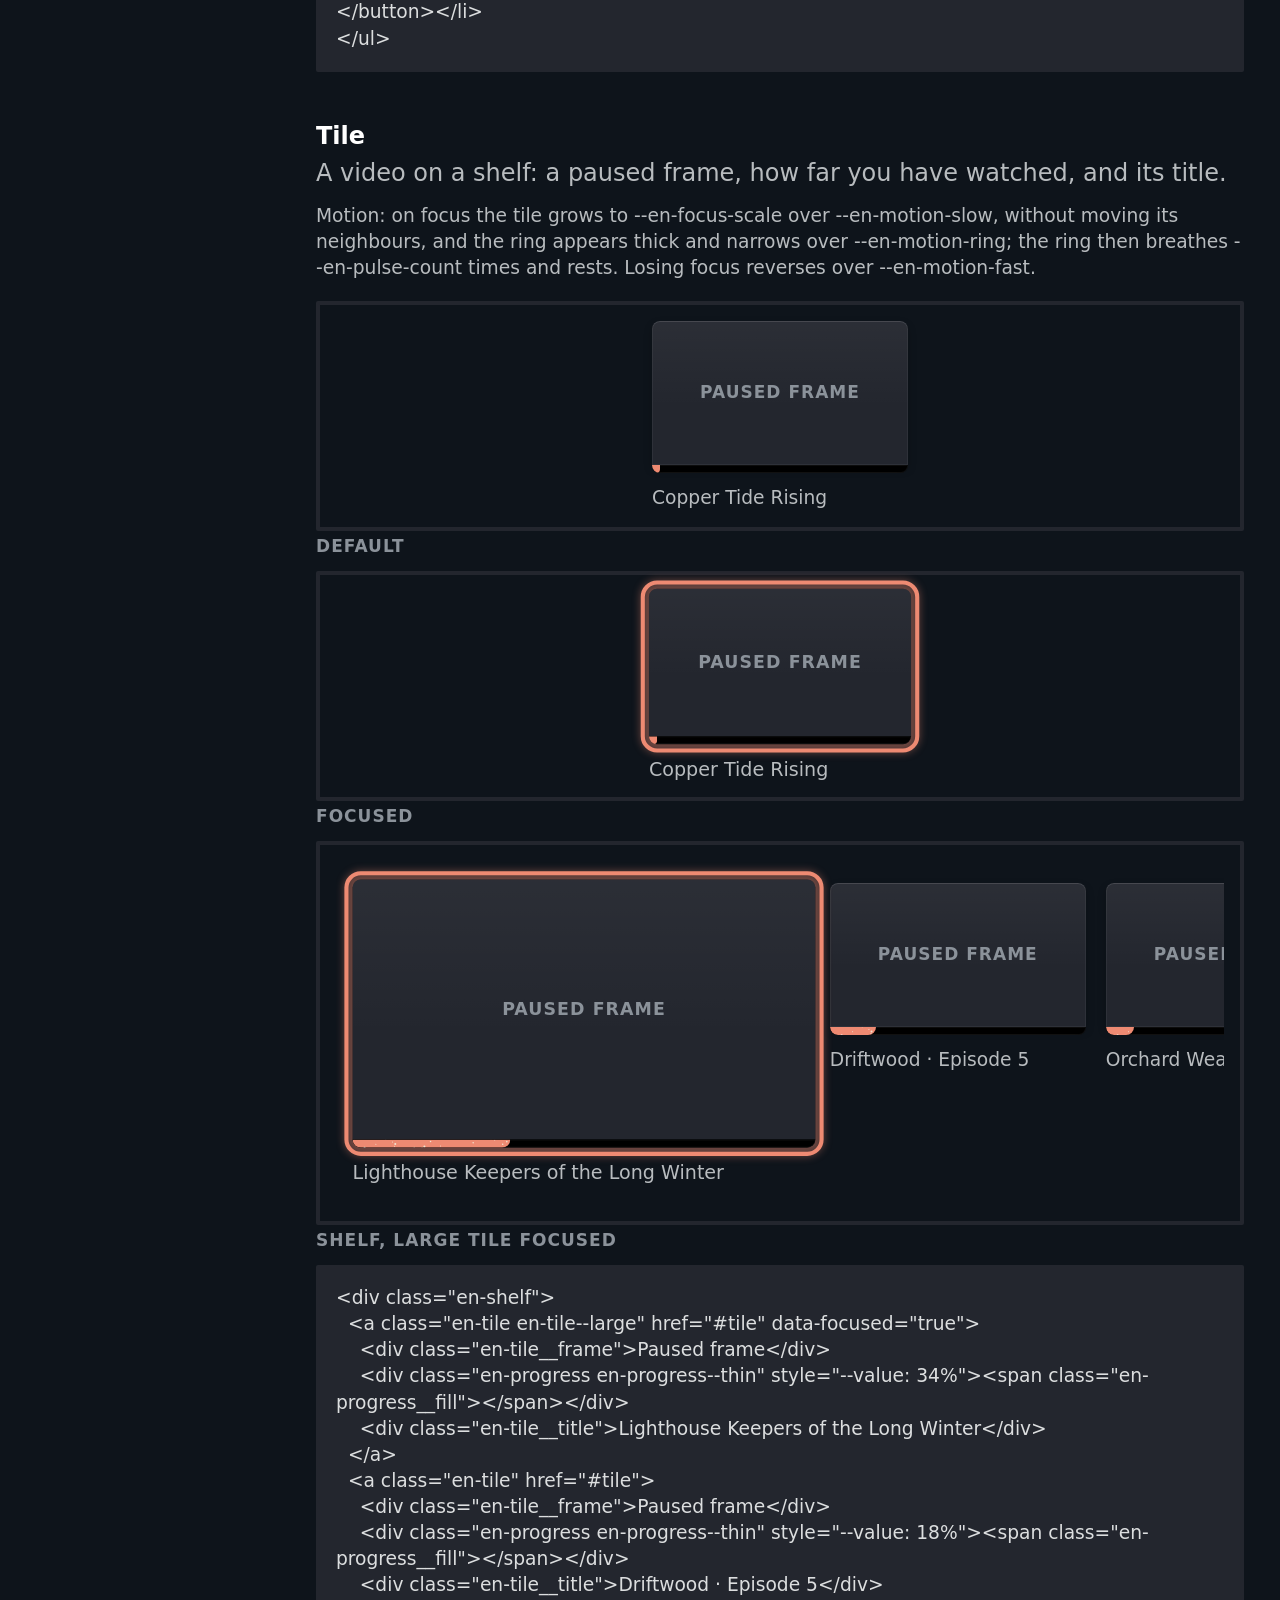
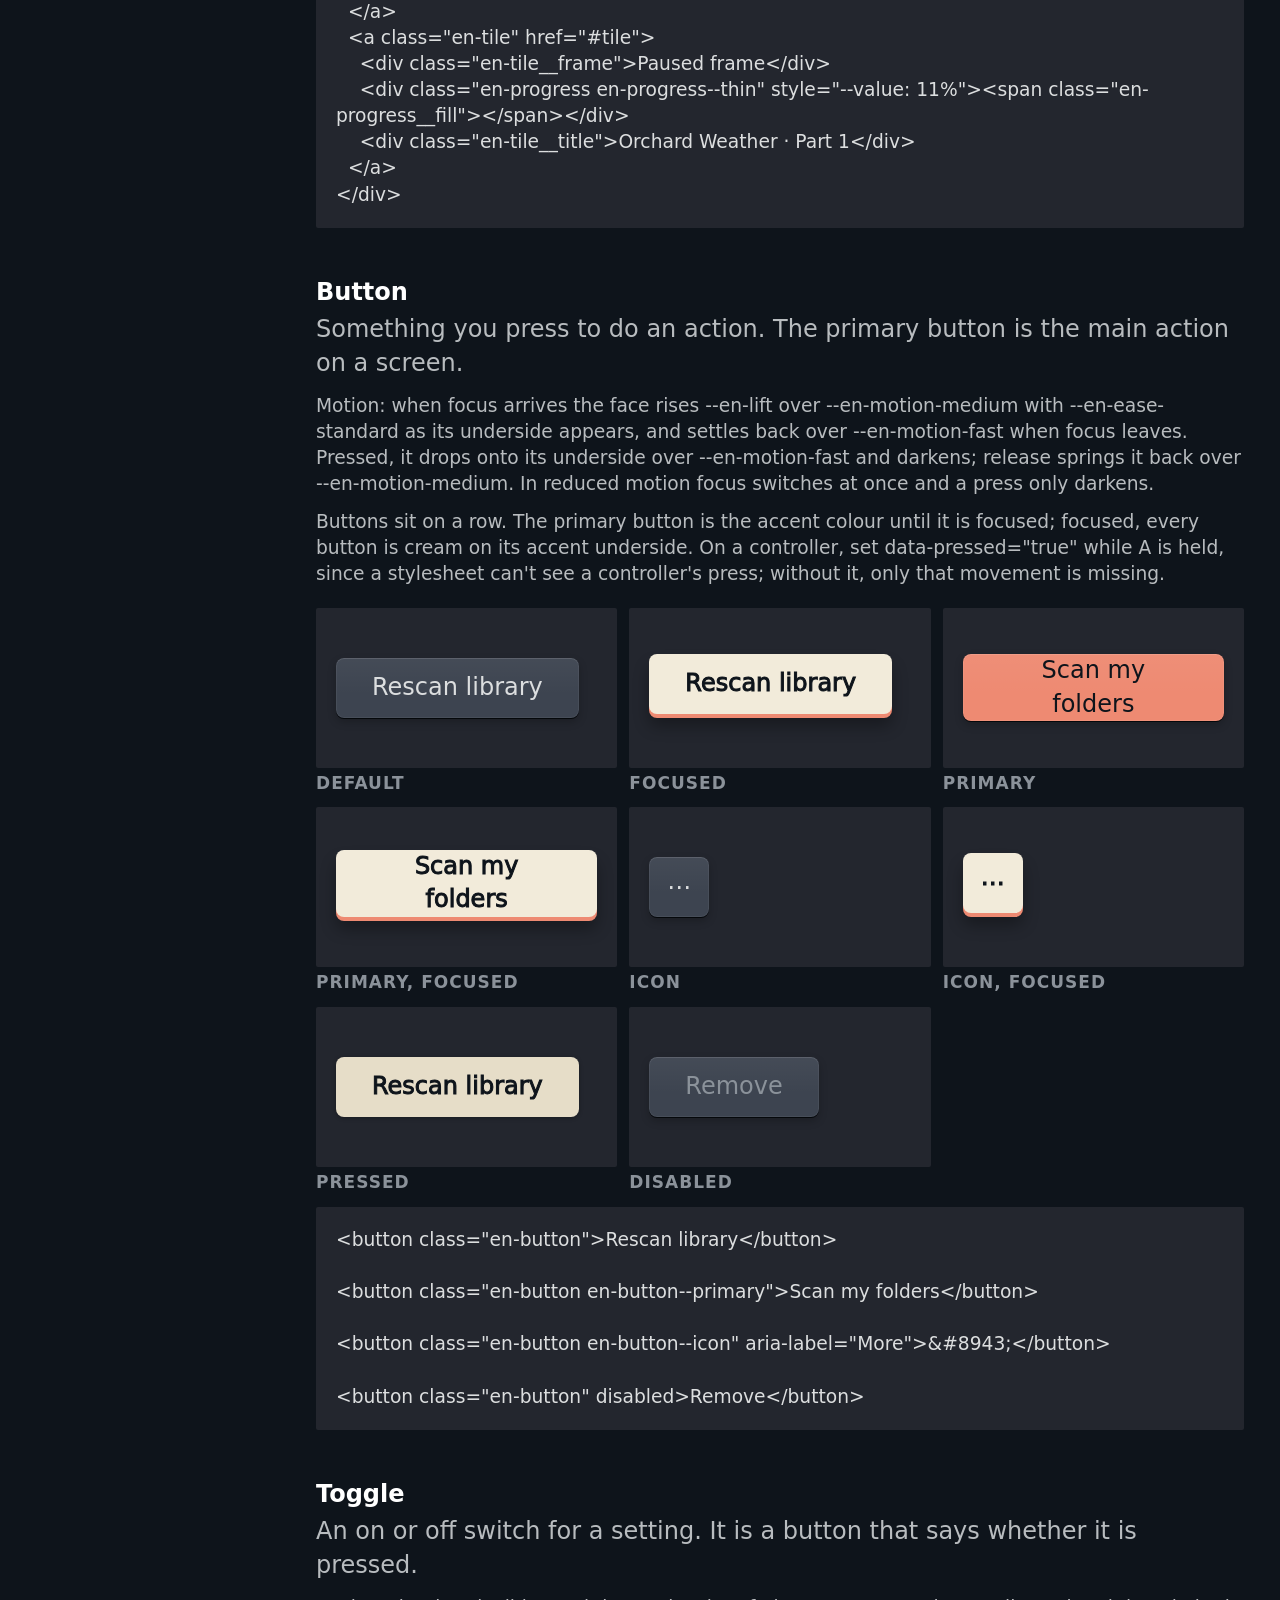
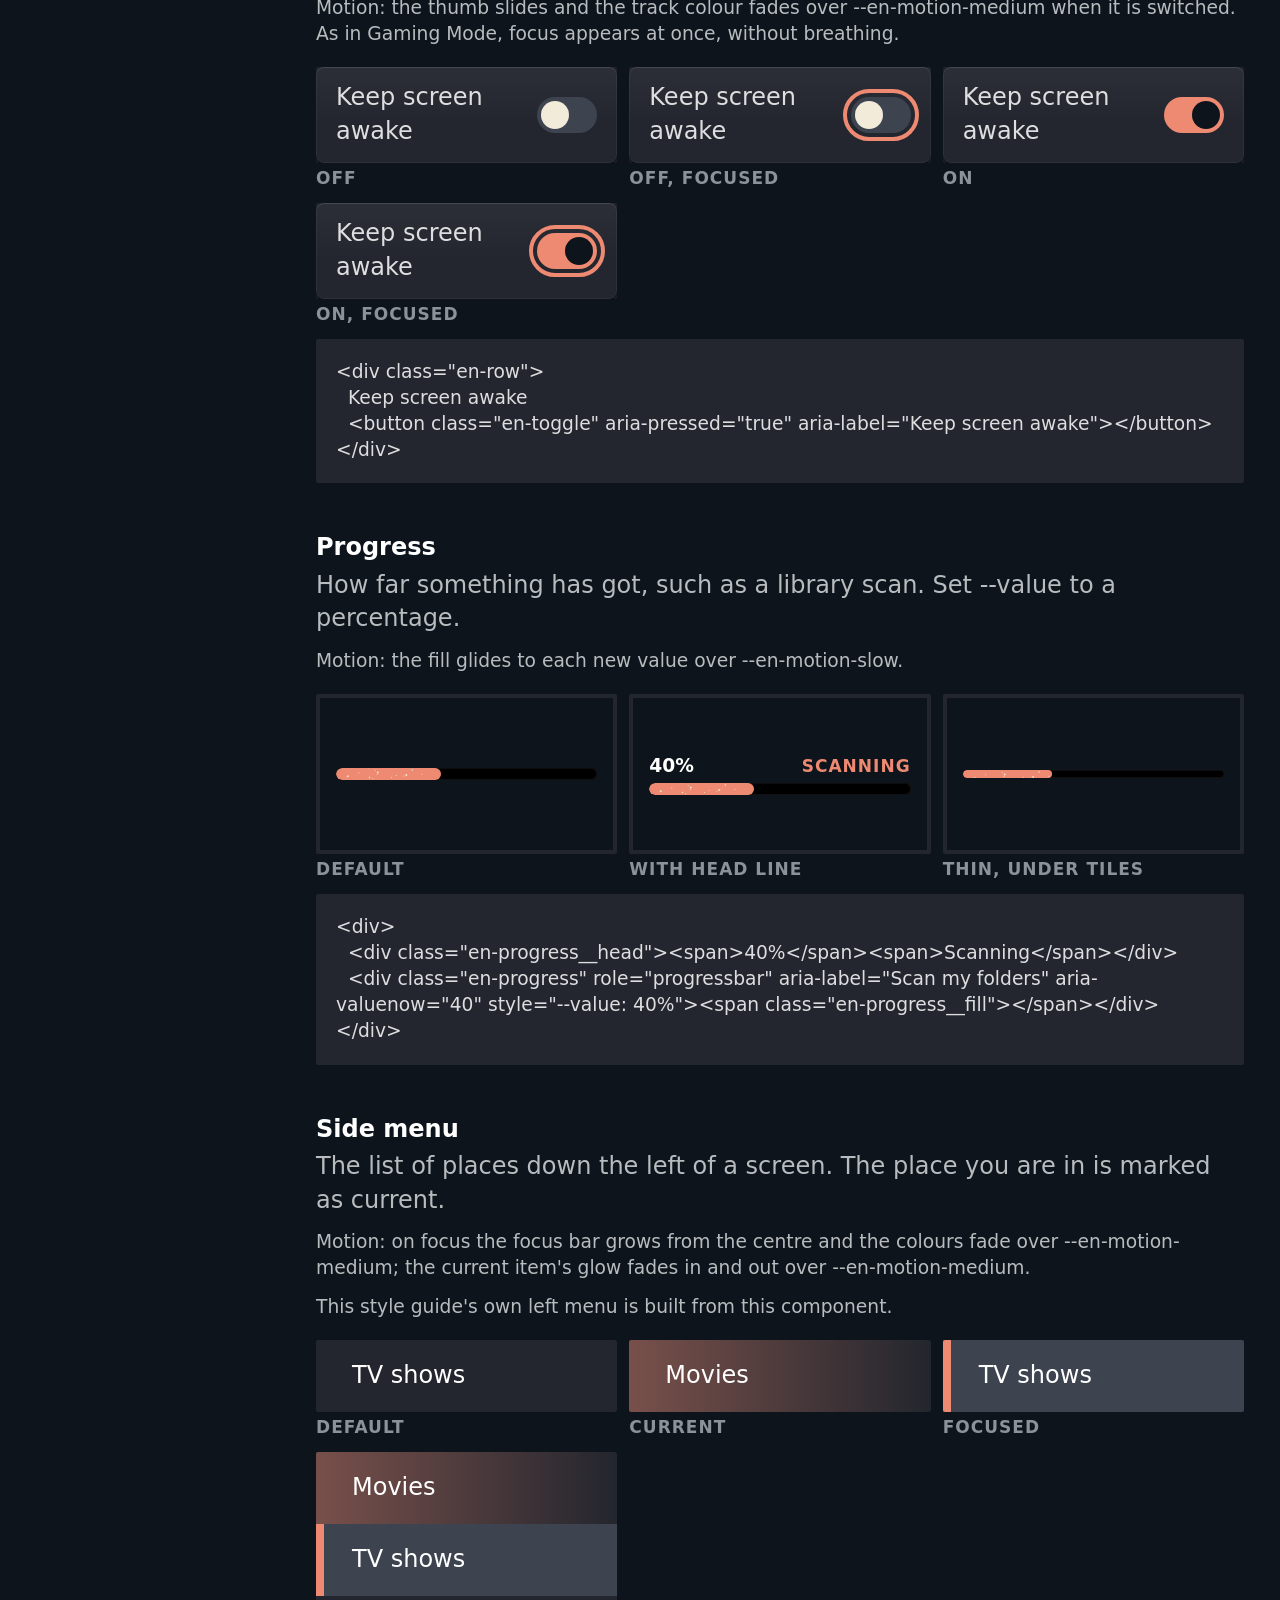
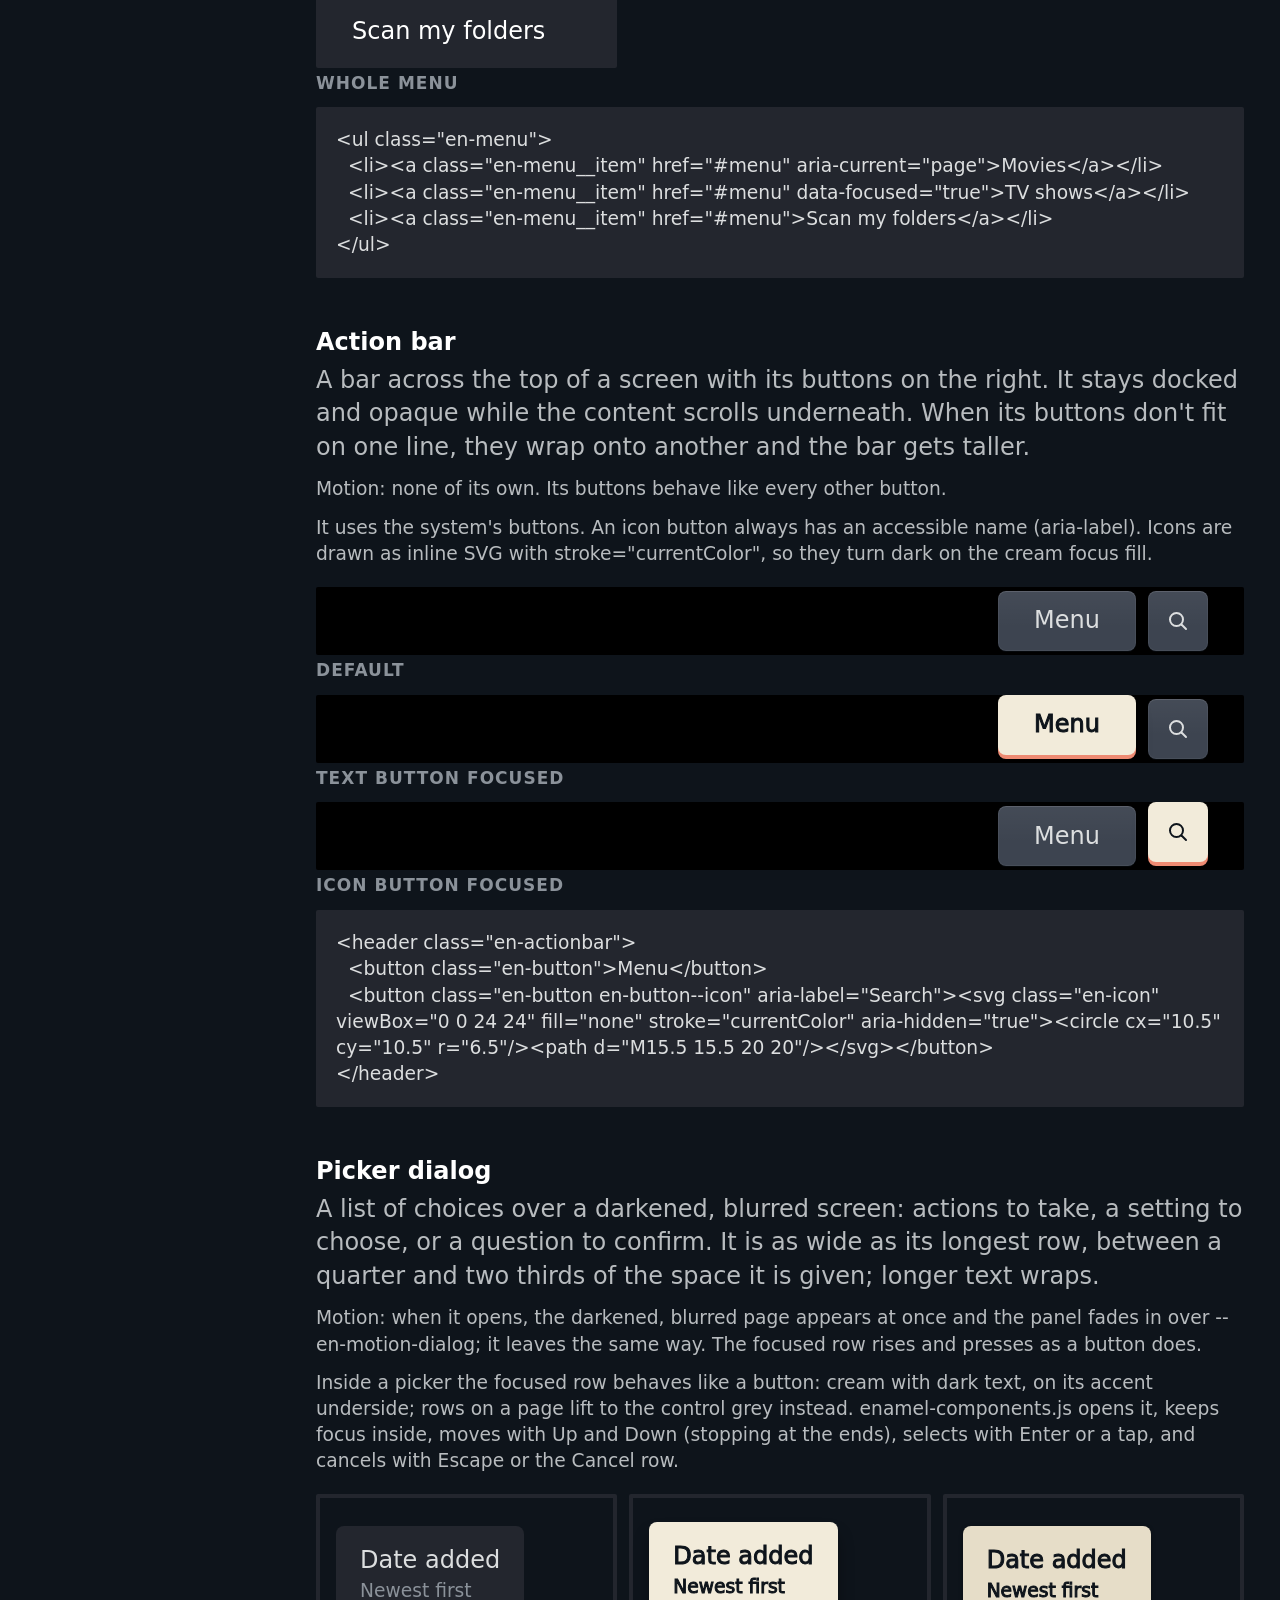
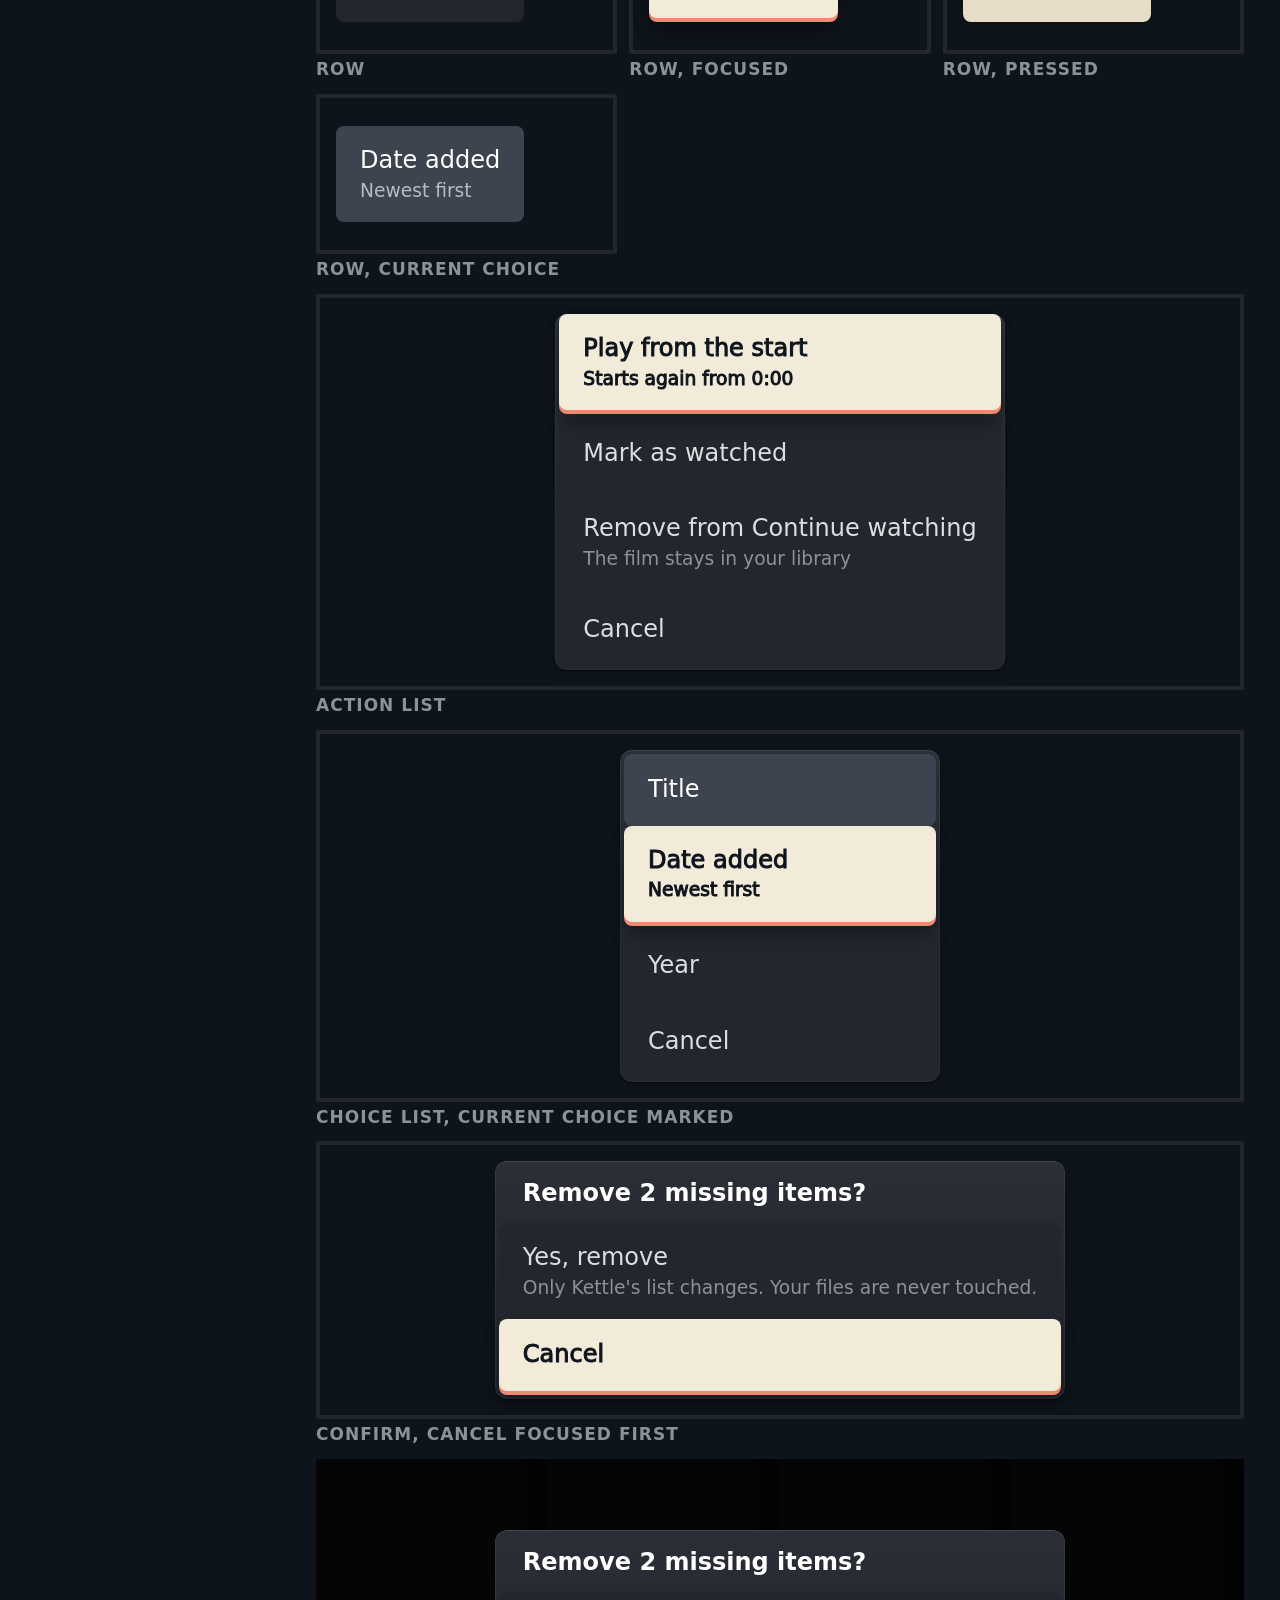
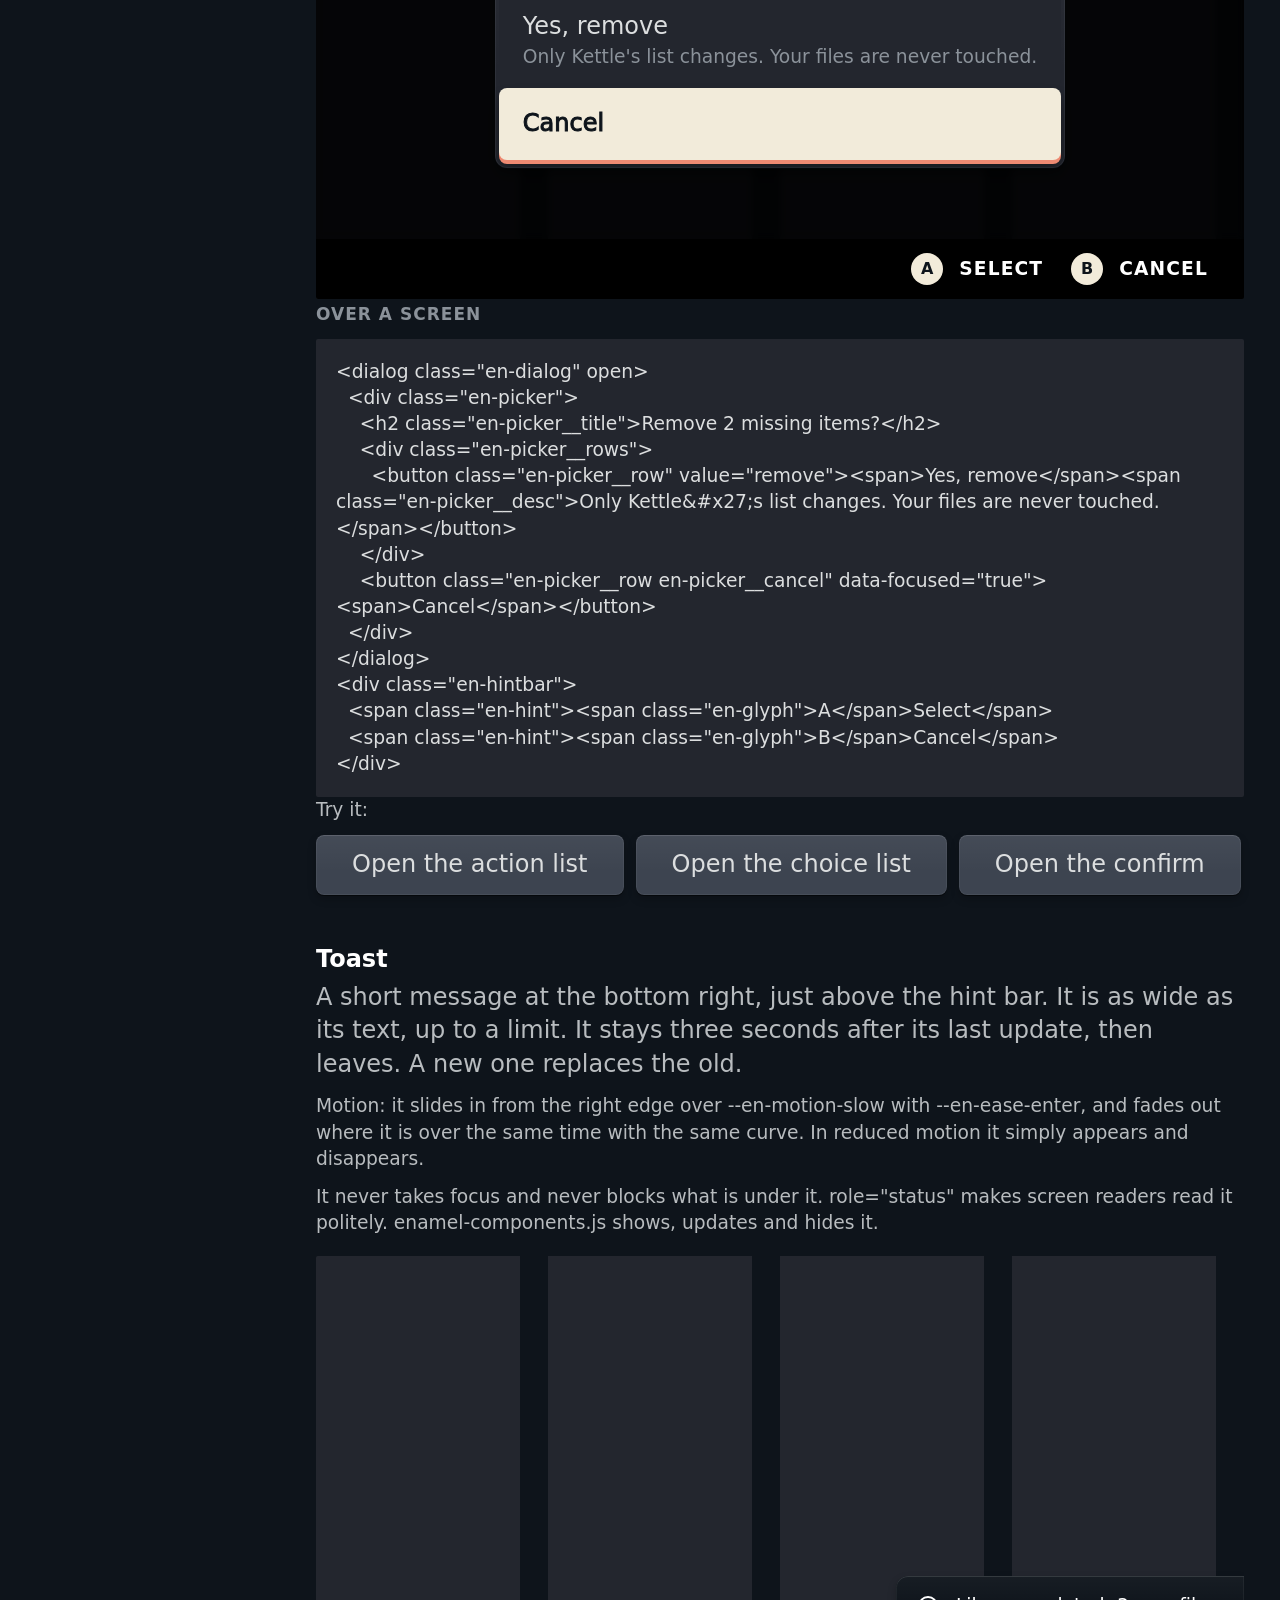
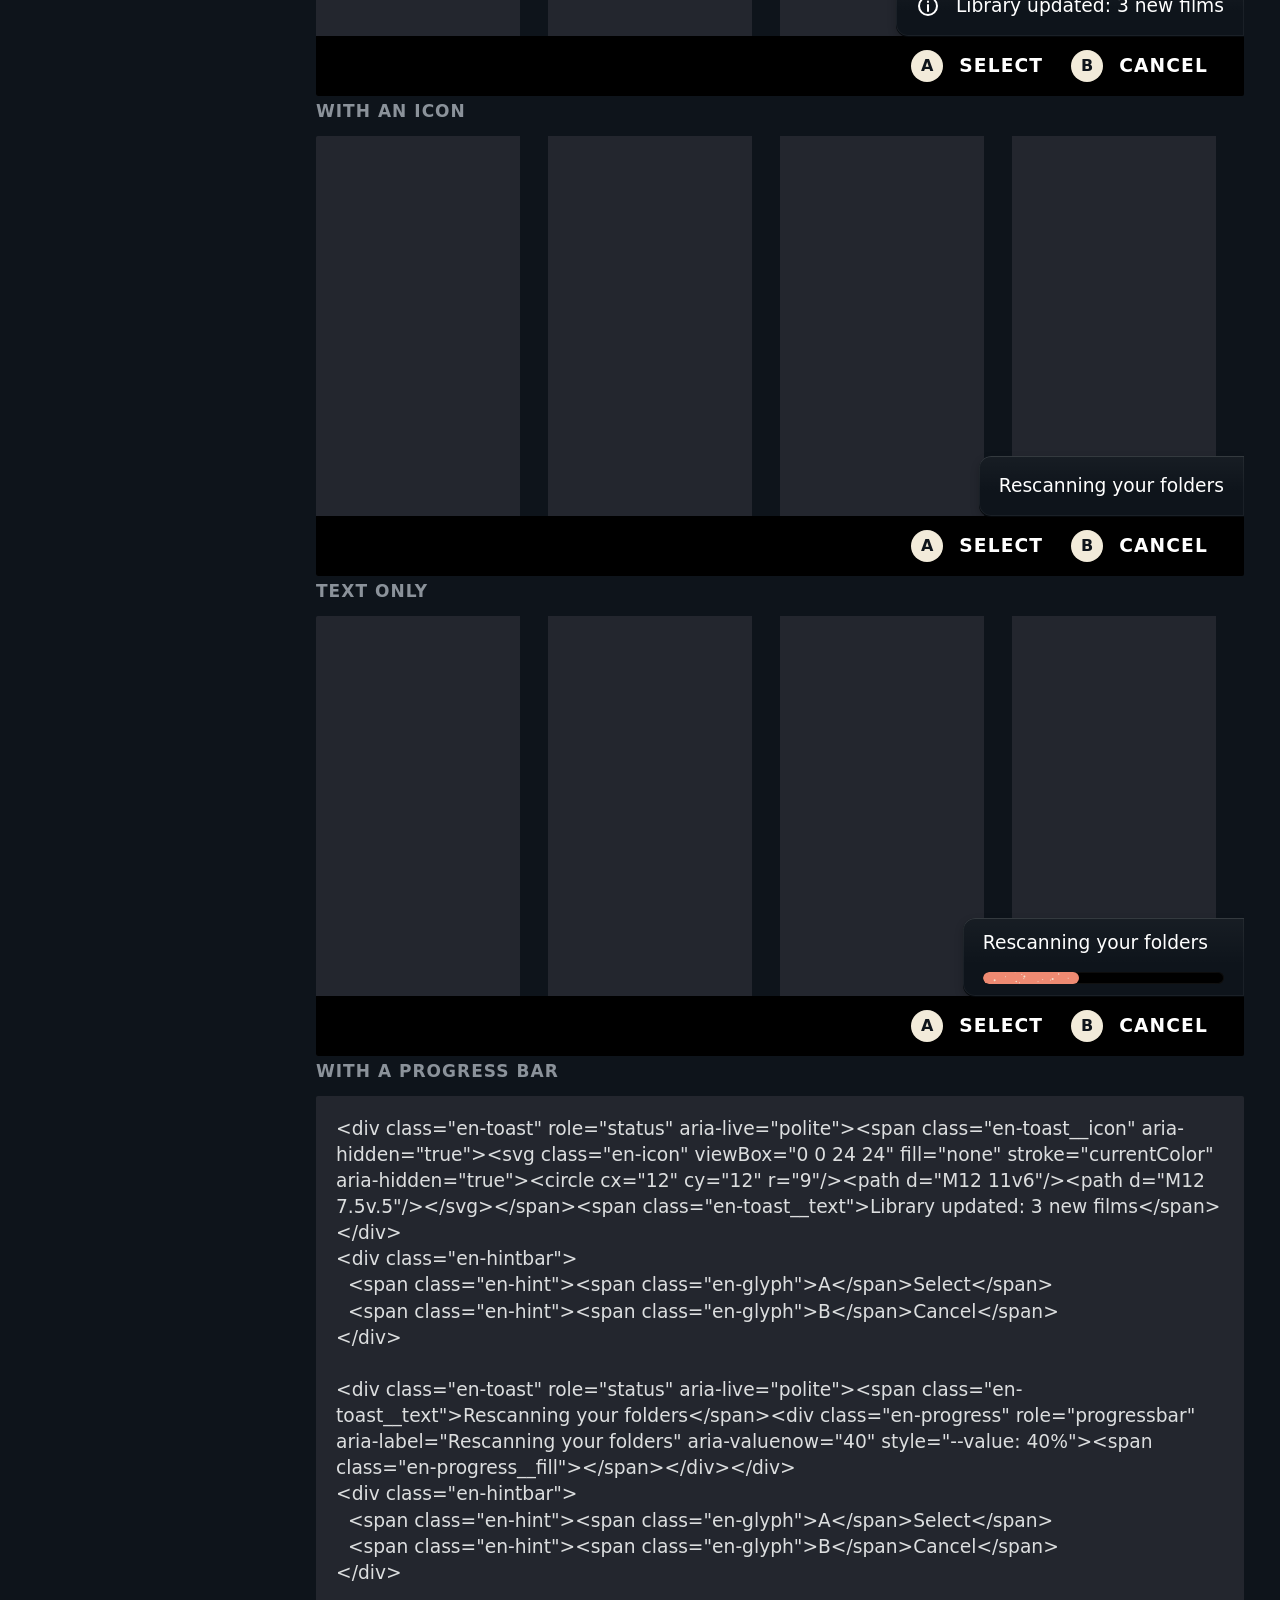
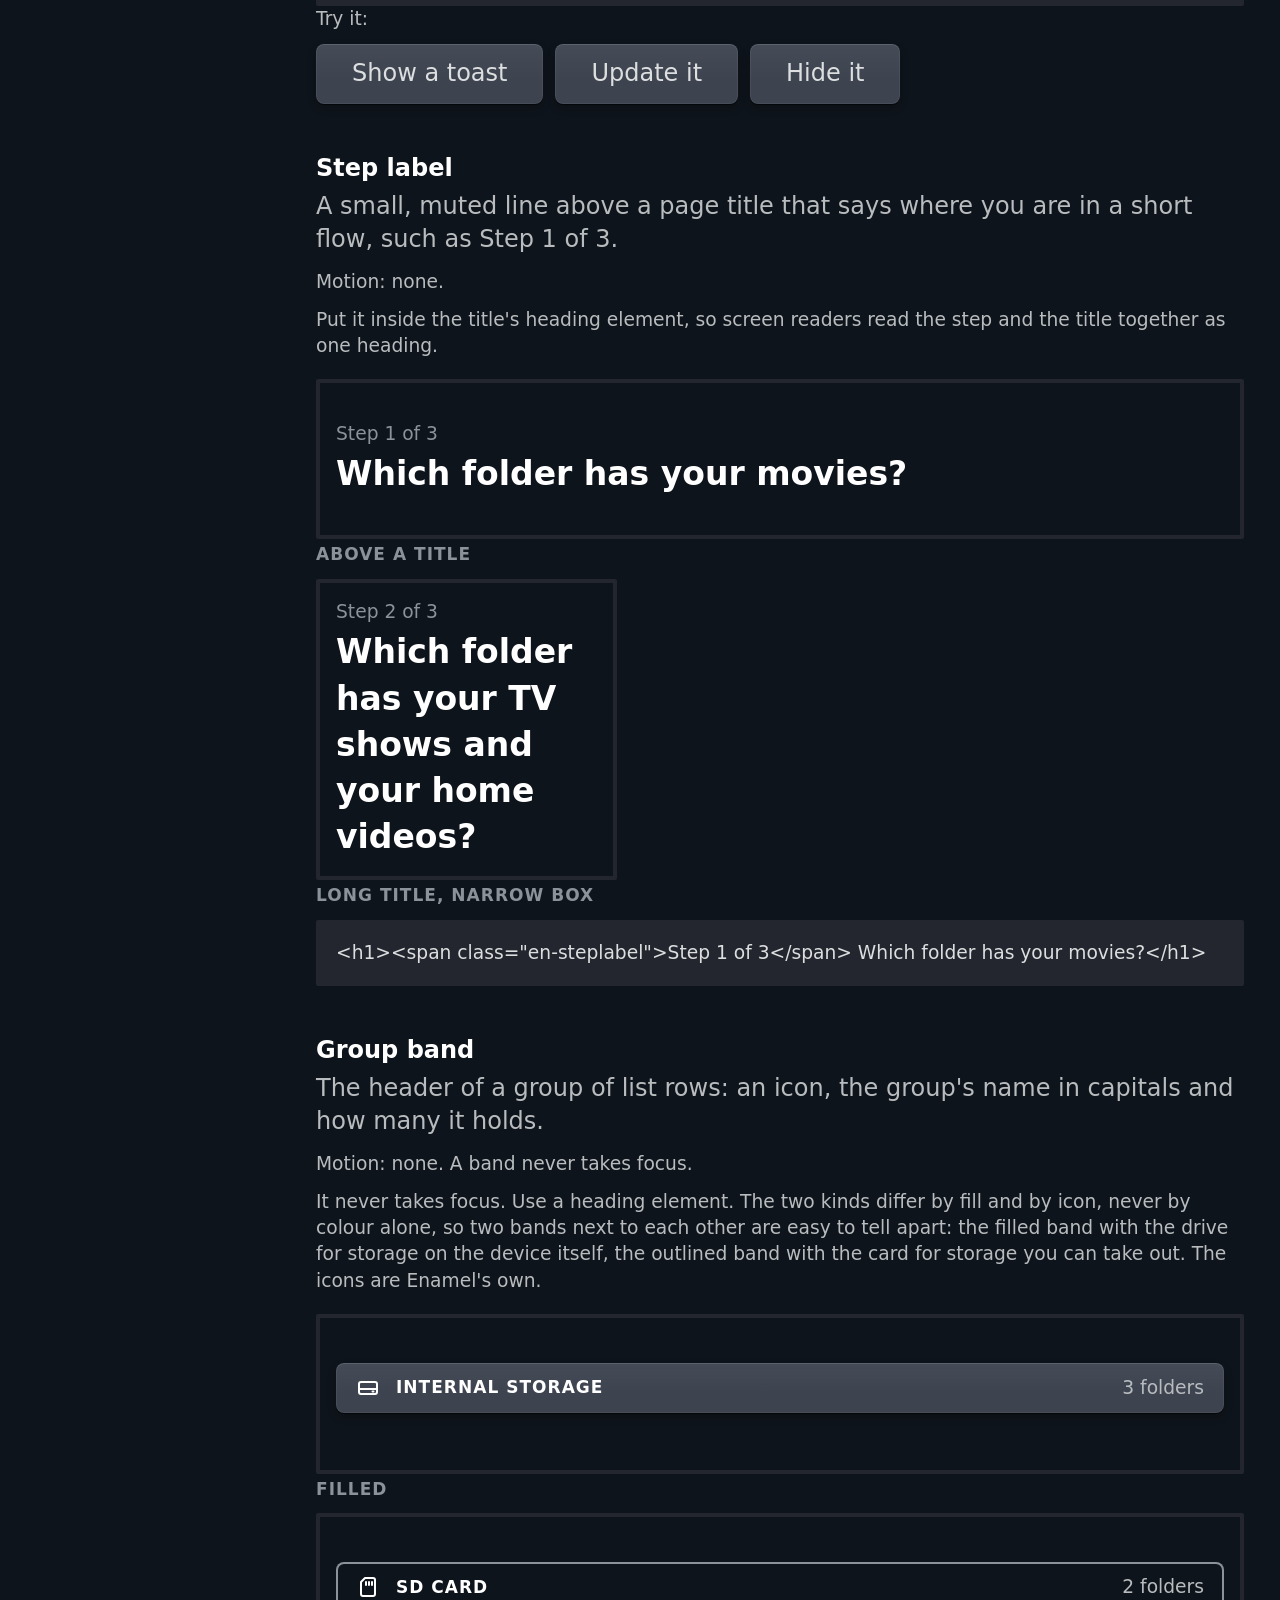
==== commit ceefc3df: "Refs #22: destructive row is a plain row until focused, red only on focus and press (0.13.0) Unfocus" ====
--- a/docs/components.html
+++ b/docs/components.html
@@ -18,7 +18,7 @@
 <!-- Generated by tools/build_styleguide.py from tools/components_page.py. Do not edit by hand. -->
 <!-- enamel-menu:start (generated by tools/build_styleguide.py, do not edit by hand) -->
 <nav class="site-menu" aria-label="Style guide">
-<div class="site-menu__brand"><strong>Enamel</strong><span>Version 0.12.0</span></div>
+<div class="site-menu__brand"><strong>Enamel</strong><span>Version 0.13.0</span></div>
 <ul class="en-menu">
 <li><a class="en-menu__item" href="overview.html">Overview</a></li>
 <li><a class="en-menu__item" href="index.html">Token reference</a></li>
@@ -639,9 +639,9 @@
 </section>
 <section id="destructive">
 <h2>Destructive row</h2>
-<p>A list row or picker row for an action that closes, removes or deletes, such as Quit or Remove: a red face with white text, and an optional white icon in front.</p>
-<p class="site-note site-motion-note">Motion: when focus arrives the red face rises --en-lift over --en-motion-medium as its accent underside appears, and settles back over --en-motion-fast when focus leaves. Pressed, it drops onto its underside over --en-motion-fast. In reduced motion focus and presses show at once, without the movement.</p>
-<p class="site-note">Add the destructive class to the row; nothing else about the row changes. Use it for those actions only: red is a status colour like error, never a second accent. The face stays red in every state, so focus shows as the row rising onto its accent underside, in a list as in a picker, and a press drops it. Its meta or description is drawn bold, since white on red is just under 4.5:1 and reads well only large or bold.</p>
+<p>A list row or picker row for an action that closes, removes or deletes, such as Quit or Remove: a plain row until it has the focus, then a red face with white text, and an optional icon in front.</p>
+<p class="site-note site-motion-note">Motion: when focus arrives the face turns red at once and rises --en-lift over --en-motion-medium as its accent underside appears, and settles back over --en-motion-fast when focus leaves, plain again at once. Pressed, it drops onto its underside over --en-motion-fast. In reduced motion focus and presses show at once, without the movement.</p>
+<p class="site-note">Add the destructive class to the row; nothing else about the row changes. Use it for those actions only: red is a status colour like error, never a second accent. Unfocused it looks exactly like the rows around it. Focused, its face turns red and rises onto its accent underside, in a list as in a picker, and a press drops it, still red. Its meta or description is then drawn bold, since white on red is just under 4.5:1 and reads well only large or bold.</p>
 <div class="site-states">
 <figure class="site-state"><div class="site-stage">
 <div class="en-rows"><button class="en-row en-row--destructive">Remove from Continue watching</button></div>
@@ -658,6 +658,9 @@
 <figure class="site-state site-state--wide"><div class="site-stage">
 <div class="en-rows"><button class="en-row en-row--destructive" data-focused="true" data-pressed="true"><svg class="en-icon" viewBox="0 0 24 24" fill="none" stroke="currentColor" aria-hidden="true"><path d="M6 6l12 12"/><path d="M18 6 6 18"/></svg>Remove this folder <span class="en-row__meta">62 videos</span></button></div>
 </div><figcaption>List row, pressed</figcaption></figure>
+<figure class="site-state site-state--wide"><div class="site-stage">
+<div class="en-rows"><button class="en-row en-row--destructive"><svg class="en-icon" viewBox="0 0 24 24" fill="none" stroke="currentColor" aria-hidden="true"><path d="M6 6l12 12"/><path d="M18 6 6 18"/></svg>Remove this folder <span class="en-row__meta">62 videos</span><span class="en-row__message" role="status" aria-live="polite"><svg class="en-icon" viewBox="0 0 24 24" fill="none" stroke="currentColor" aria-hidden="true"><circle cx="12" cy="12" r="10" fill="currentColor" stroke="none"/><path d="M12 7v6"/><path d="M12 16.5v.5"/></svg>It is in use. Close it first.</span></button></div>
+</div><figcaption>List row, with a message</figcaption></figure>
 <figure class="site-state site-state--wide"><div class="site-stage">
 <div class="en-rows"><button class="en-row en-row--destructive" data-focused="true"><svg class="en-icon" viewBox="0 0 24 24" fill="none" stroke="currentColor" aria-hidden="true"><path d="M6 6l12 12"/><path d="M18 6 6 18"/></svg>Remove this folder <span class="en-row__meta">62 videos</span><span class="en-row__message" role="status" aria-live="polite"><svg class="en-icon" viewBox="0 0 24 24" fill="none" stroke="currentColor" aria-hidden="true"><circle cx="12" cy="12" r="10" fill="currentColor" stroke="none"/><path d="M12 7v6"/><path d="M12 16.5v.5"/></svg>It is in use. Close it first.</span></button></div>
 </div><figcaption>List row, with a message, focused</figcaption></figure>
--- a/tokens/enamel.css
+++ b/tokens/enamel.css
@@ -1,5 +1,5 @@
 /*
- * Enamel design tokens, version 0.12.0.
+ * Enamel design tokens, version 0.13.0.
  * Copyright (c) 2026 Mario Carabotta
  * SPDX-License-Identifier: MIT
  * One :root block in four groups. Apps use Group C (semantic) and Group D
--- a/components/enamel-components.css
+++ b/components/enamel-components.css
@@ -1,5 +1,5 @@
 /*
- * Enamel components, version 0.12.0.
+ * Enamel components, version 0.13.0.
  * Copyright (c) 2026 Mario Carabotta
  * SPDX-License-Identifier: MIT
  * Plain CSS. Link tokens/enamel.css first, then this file.
@@ -710,17 +710,15 @@
 .en-picker__row:is(:active, [data-pressed="true"]) .en-picker__desc { color: var(--en-focus-fill-ink); }
 
 /* Destructive row: a list row or picker row for an action that closes,
-   removes or deletes (Quit, Remove). Its face is the error red in every
-   state, with white text and an optional white icon in front. Red is a
-   status colour like error, never a second accent. Focus can't turn it grey
-   or cream, so it rises onto the accent underside, as a picker row does, and
-   drops when pressed. White on the red is 4.44:1, the one text pair below
-   4.5:1, allowed because it reaches APCA Lc 75 and the text is large or bold:
-   a row's own text, and its meta or description drawn bold. */
+   removes or deletes (Quit, Remove). Unfocused it is a plain row of its kind,
+   with an optional icon in front. Focused or pressed, its face turns the
+   error red with white text and icon, rises onto the accent underside, as a
+   picker row does, and drops when pressed. Red is a status colour like
+   error, never a second accent. White on the red is 4.44:1, the one text
+   pair below 4.5:1, allowed because it reaches APCA Lc 75 and the text is
+   large or bold: a row's own text, and its meta or description drawn bold. */
 .en-row--destructive,
 .en-picker__row--destructive {
-  background-color: var(--en-danger);
-  color: var(--en-text-strong);
   transition: transform var(--en-motion-fast) var(--en-ease-standard),
               box-shadow var(--en-motion-fast) var(--en-ease-standard);
 }
@@ -742,19 +740,22 @@
   transform: translateY(0);
   transition-duration: var(--en-motion-fast);
 }
-.en-row--destructive .en-row__meta,
 .en-row--destructive:is(:focus-visible, [data-focused="true"]) .en-row__meta,
-.en-picker__row--destructive .en-picker__desc,
+.en-row--destructive:is(:active, [data-pressed="true"]) .en-row__meta,
 .en-picker__row--destructive:is(:focus-visible, [data-focused="true"]) .en-picker__desc,
 .en-picker__row--destructive:is(:active, [data-pressed="true"]) .en-picker__desc,
-.en-picker__row--destructive:is(:focus-visible, [data-focused="true"]) .en-row__message {
+.en-picker__row--destructive:is(:focus-visible, [data-focused="true"]) .en-row__message,
+.en-picker__row--destructive:is(:active, [data-pressed="true"]) .en-row__message {
   color: var(--en-text-strong);
   font-weight: 700;
 }
-/* A message inside a destructive row: its error disc would vanish on the red
-   face, so the disc turns white and its mark red. */
-.en-row--destructive .en-row__message .en-icon,
-.en-picker__row--destructive .en-row__message .en-icon {
+/* A message inside a focused or pressed destructive row: its error disc
+   would vanish on the red face, so the disc turns white and its mark red.
+   Unfocused, the message keeps a plain row's error style. */
+.en-row--destructive:is(:focus-visible, [data-focused="true"]) .en-row__message .en-icon,
+.en-row--destructive:is(:active, [data-pressed="true"]) .en-row__message .en-icon,
+.en-picker__row--destructive:is(:focus-visible, [data-focused="true"]) .en-row__message .en-icon,
+.en-picker__row--destructive:is(:active, [data-pressed="true"]) .en-row__message .en-icon {
   color: var(--en-text-strong);
   stroke: var(--en-danger);
 }
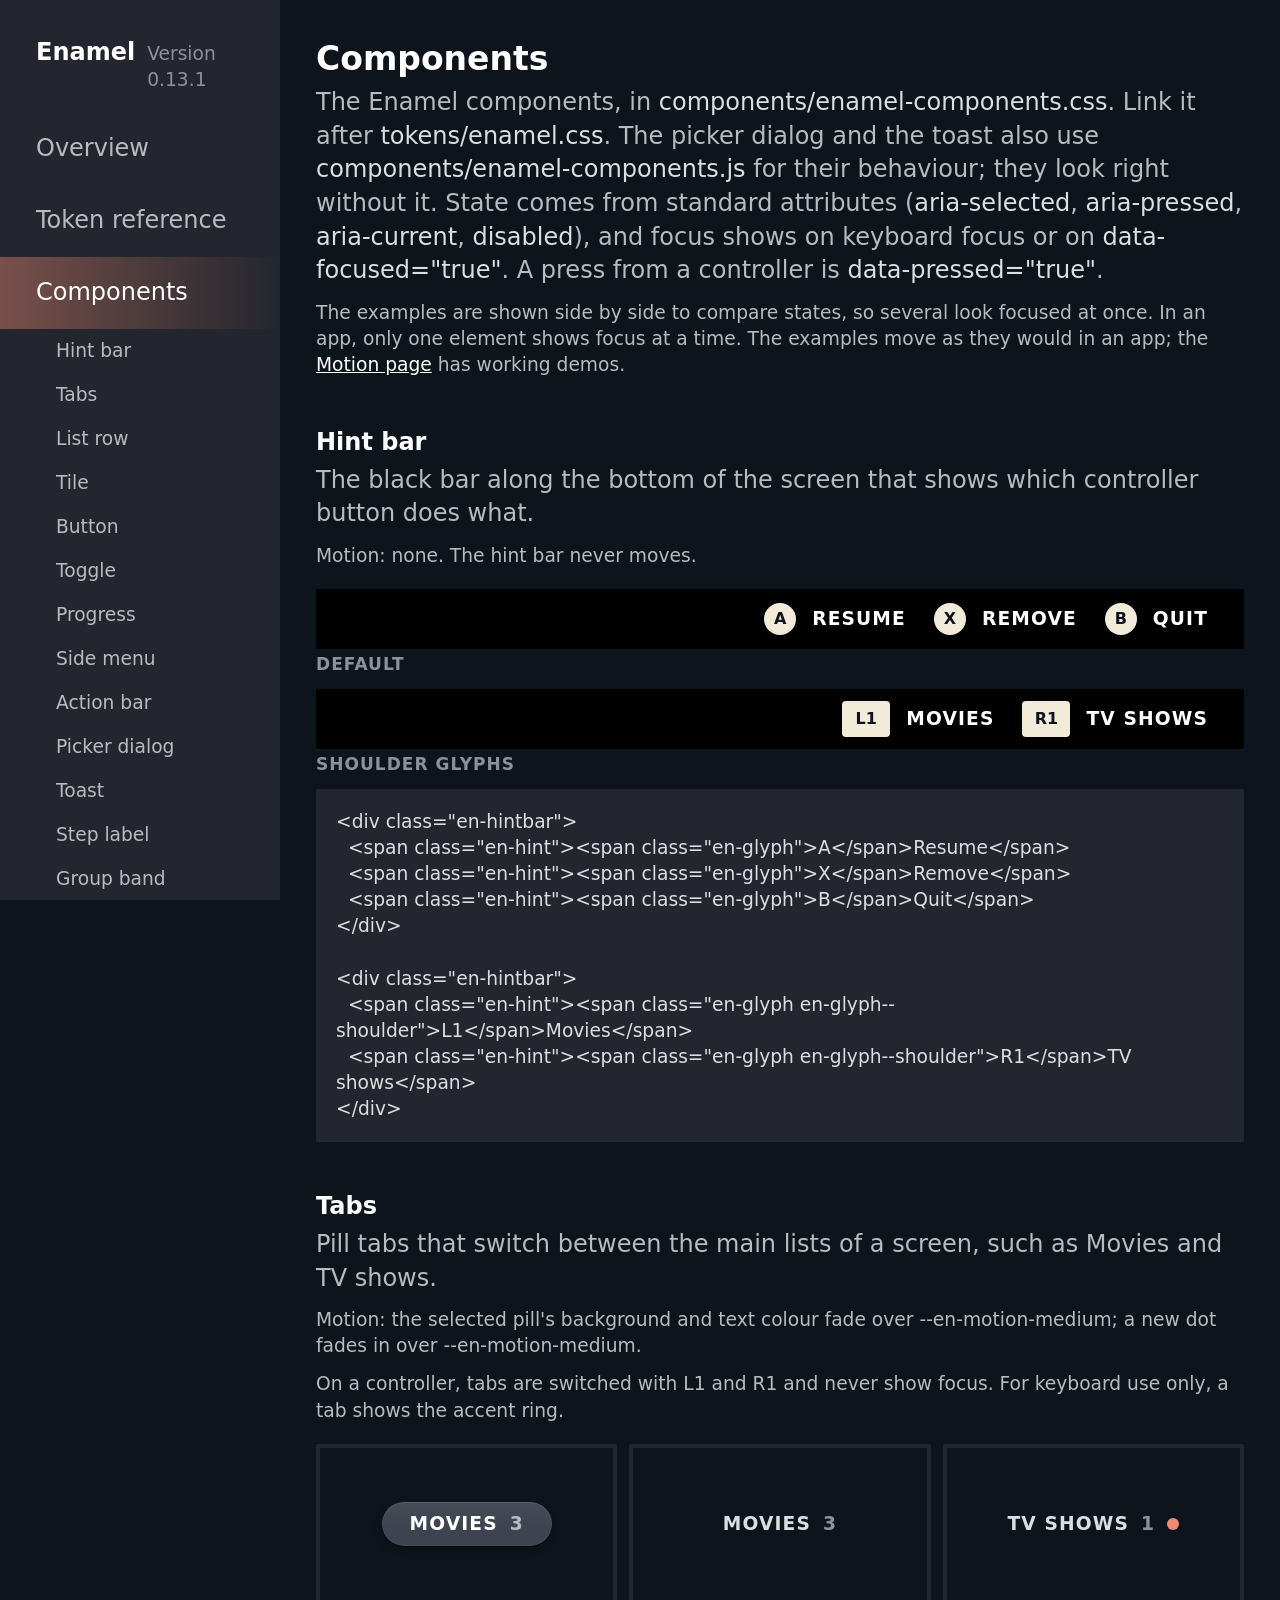
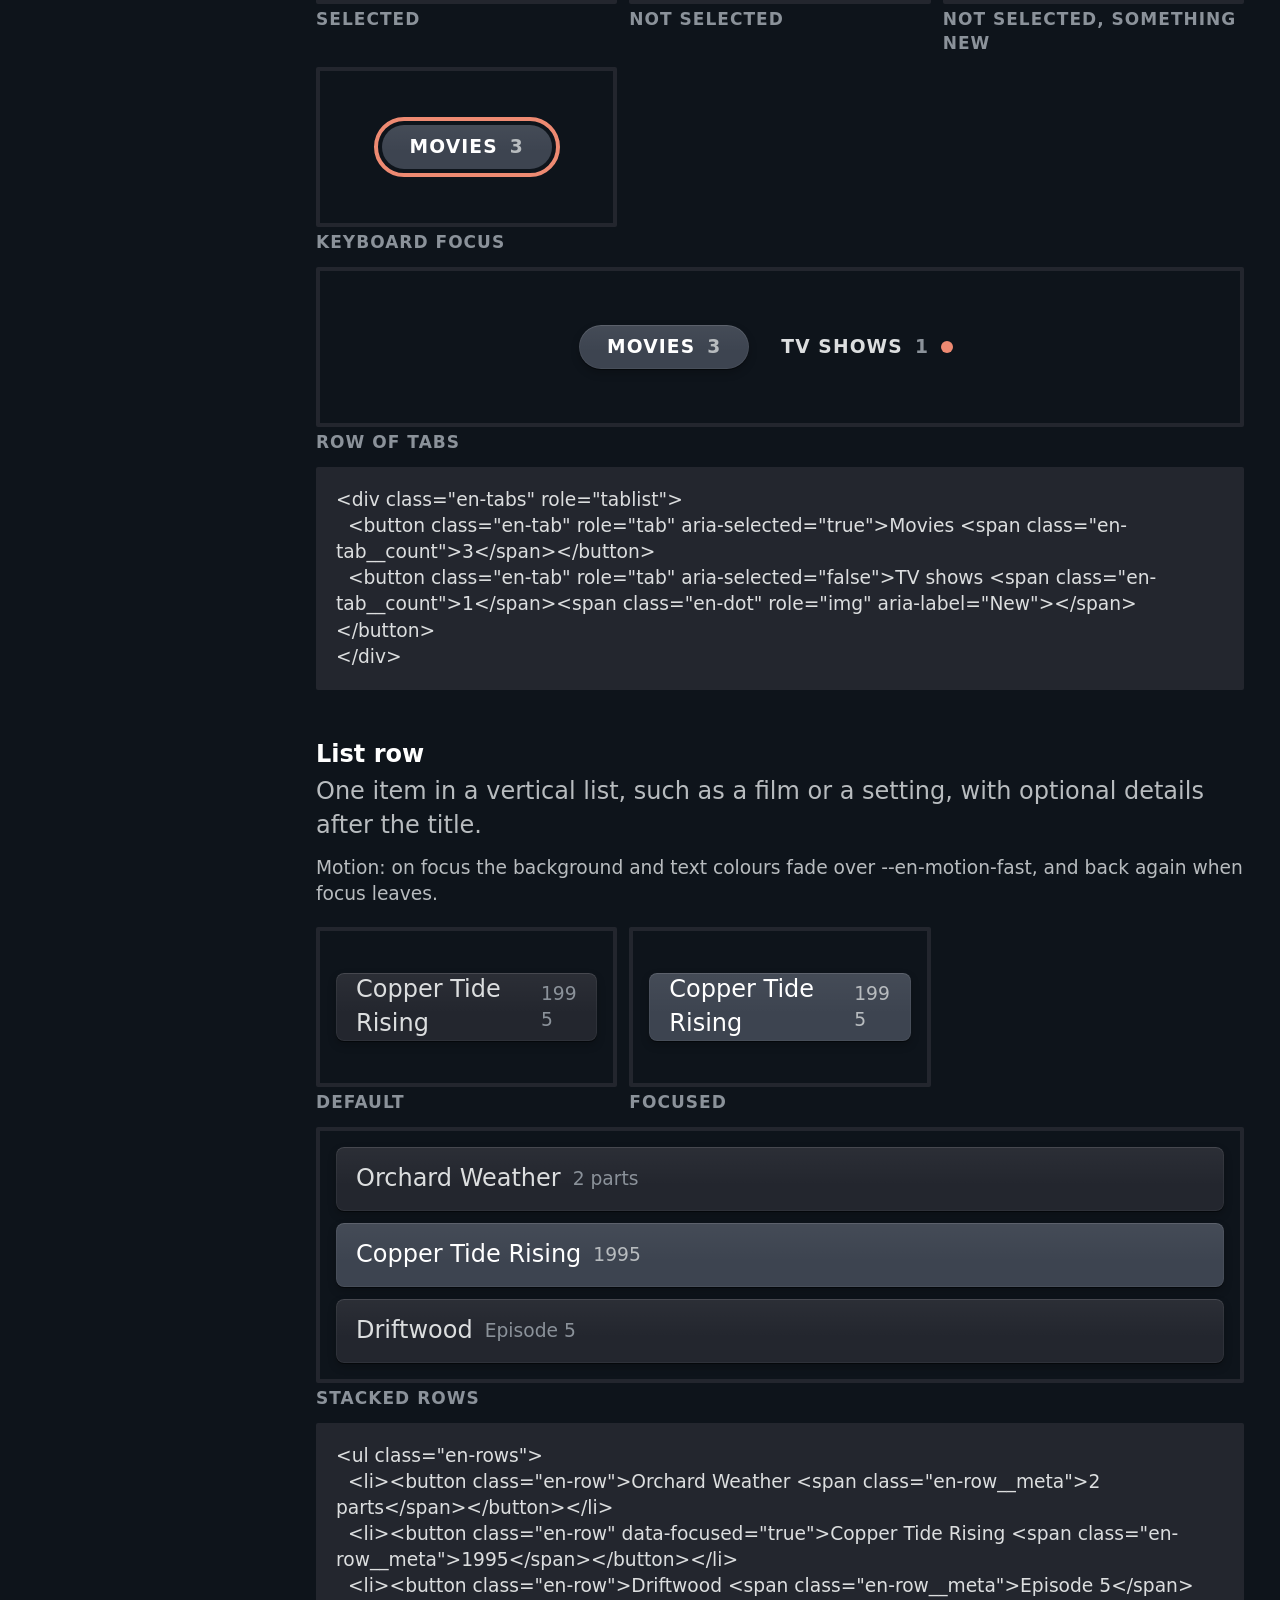
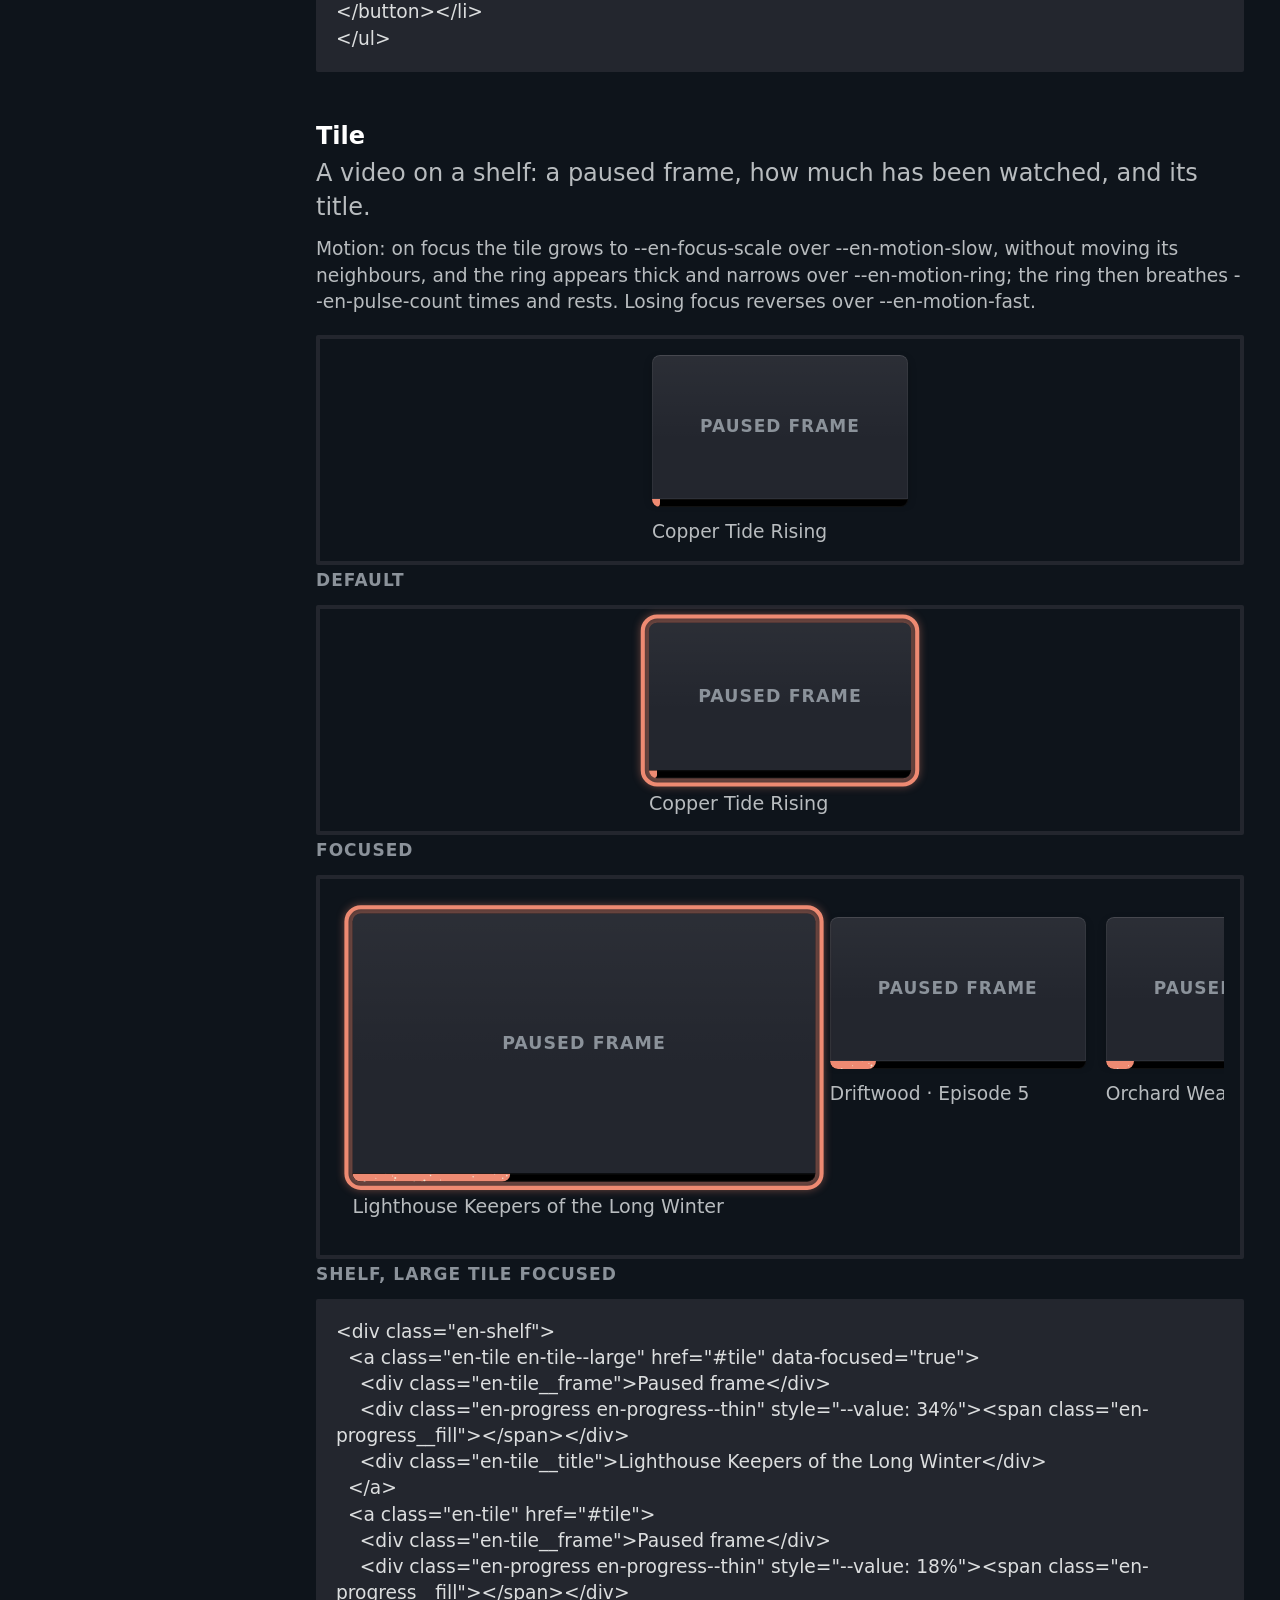
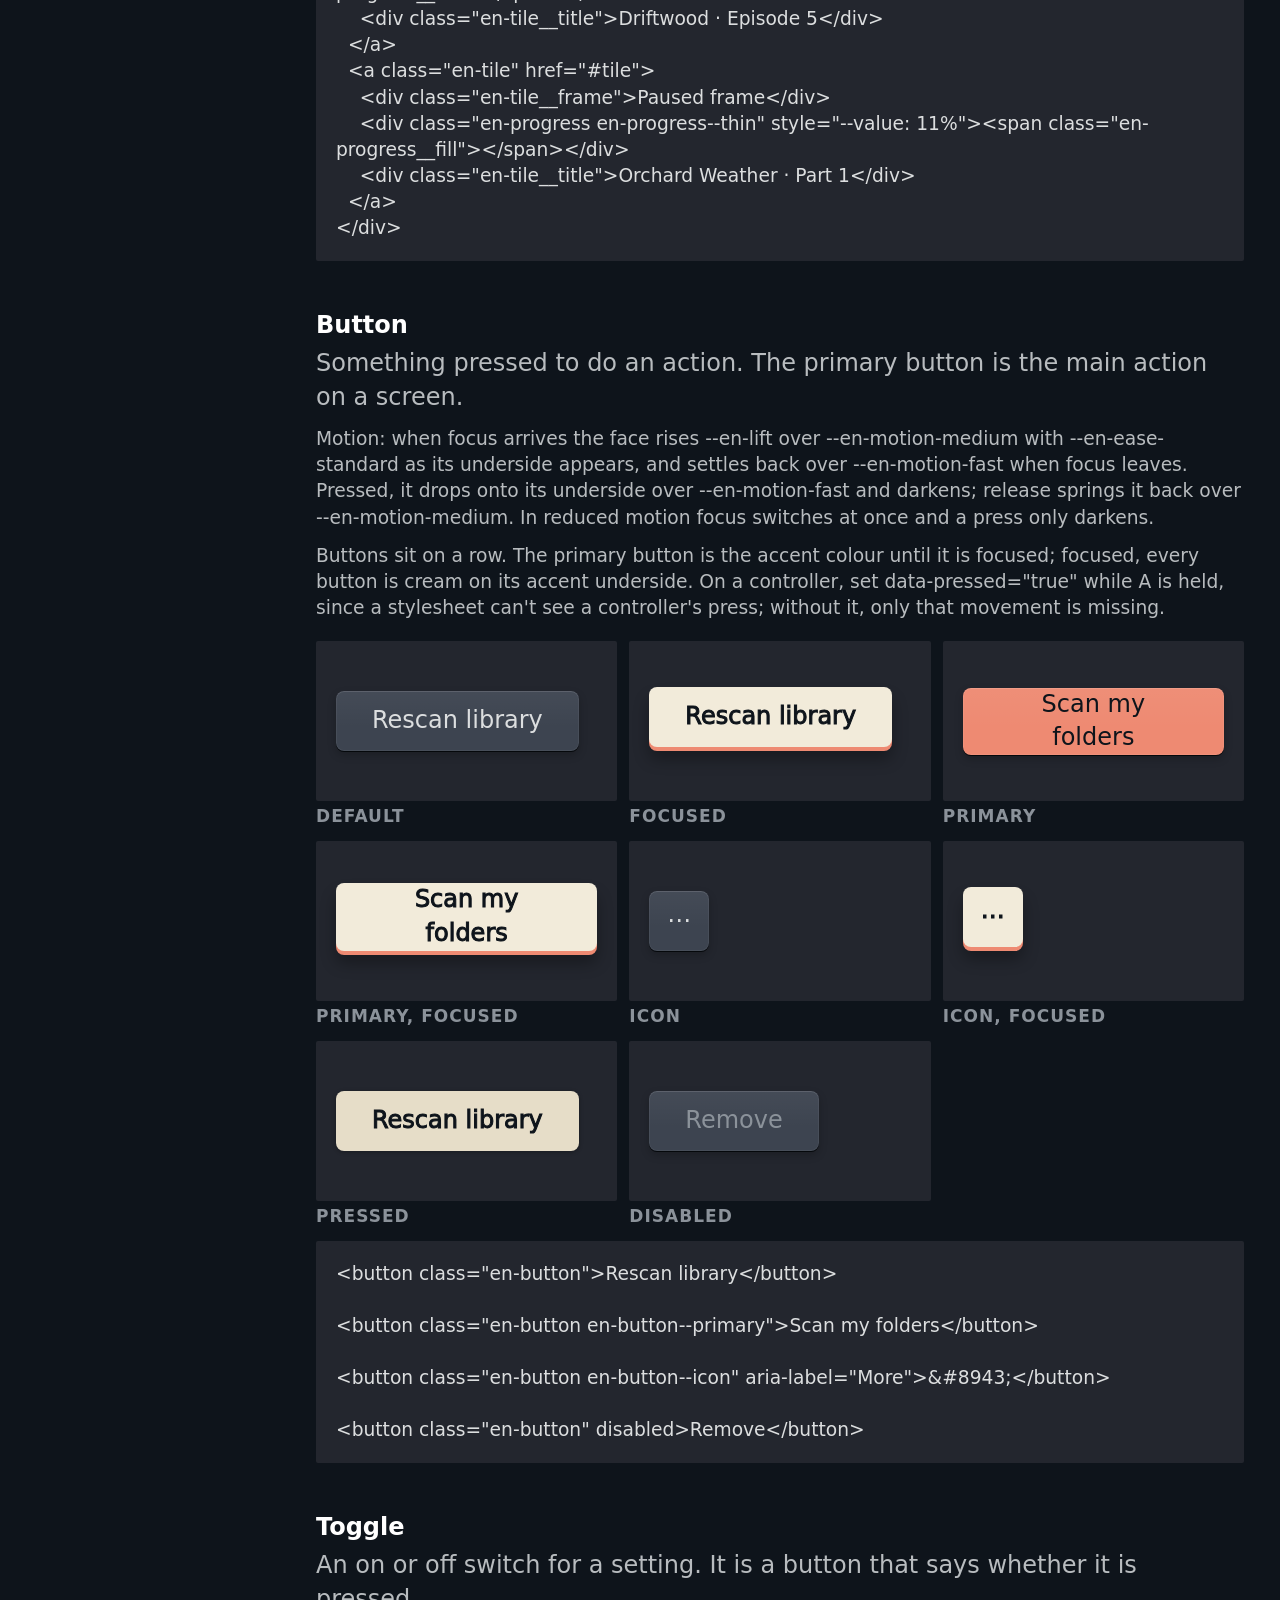
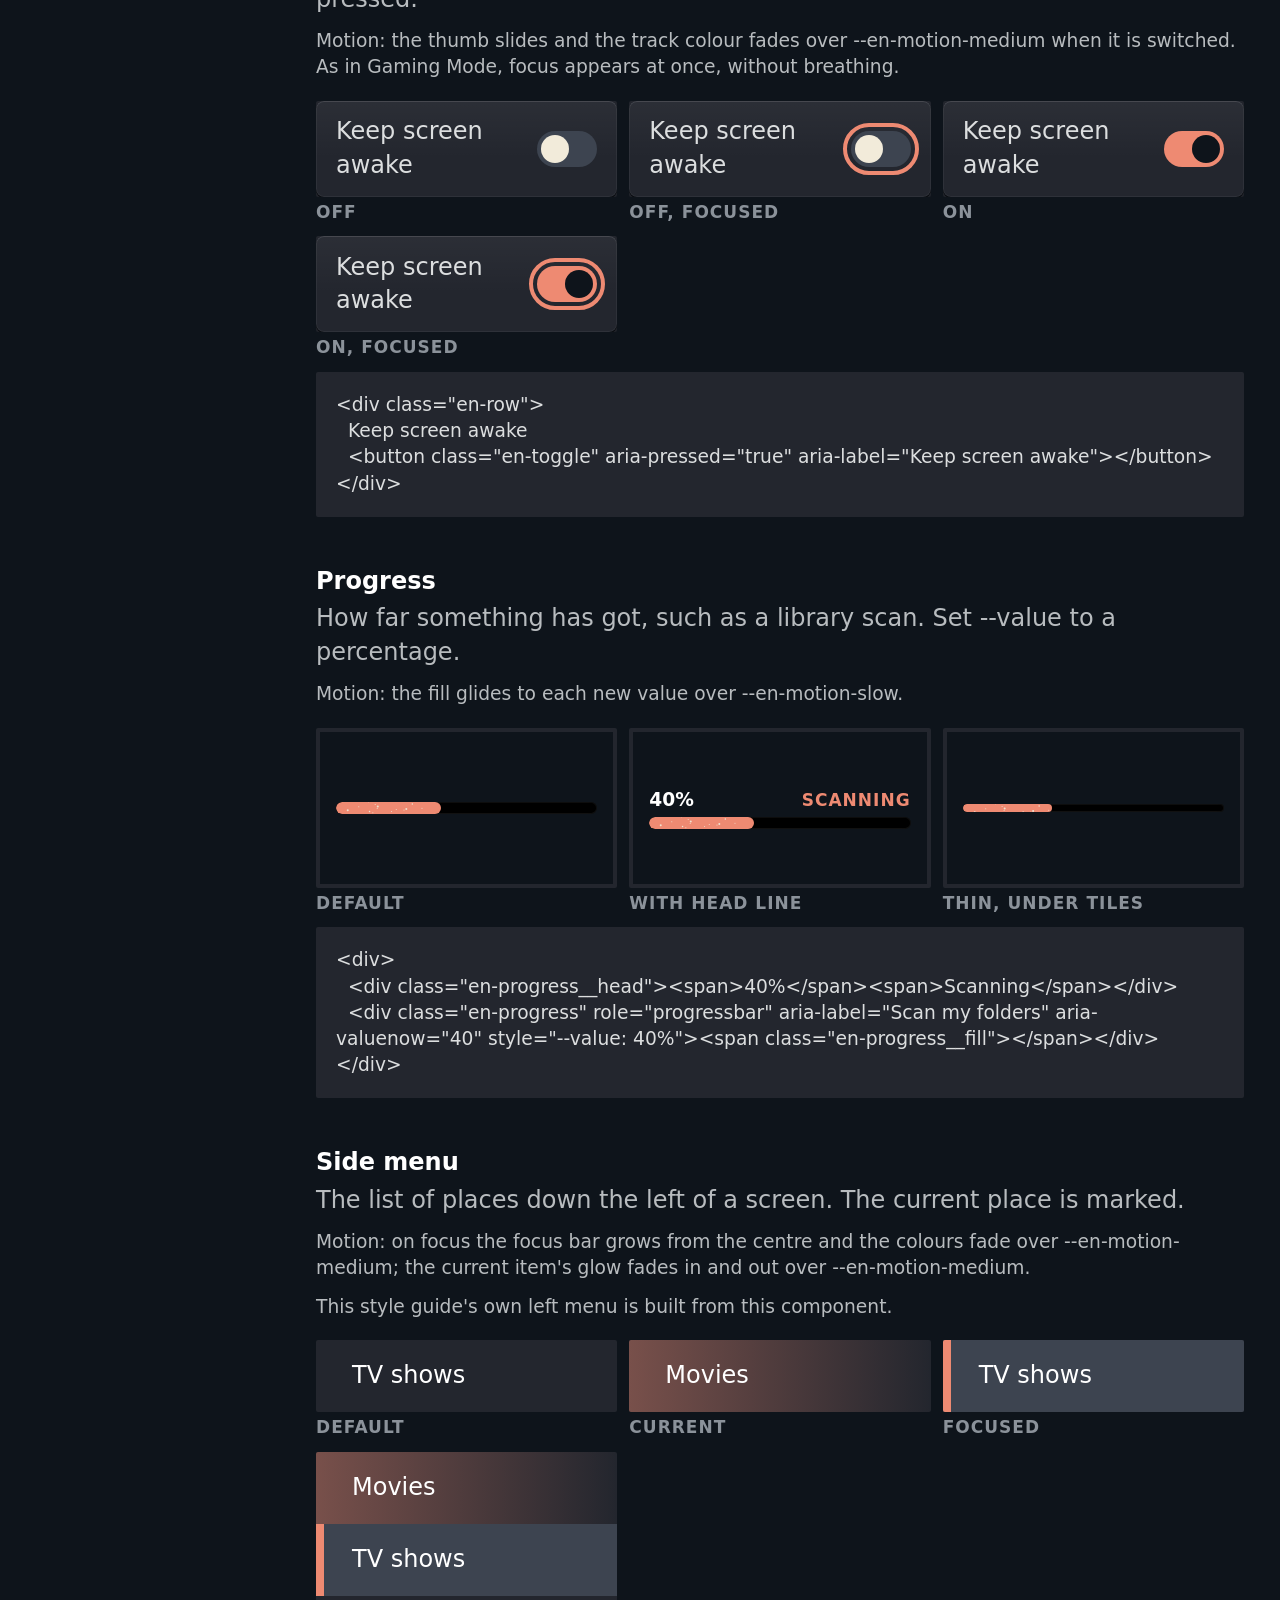
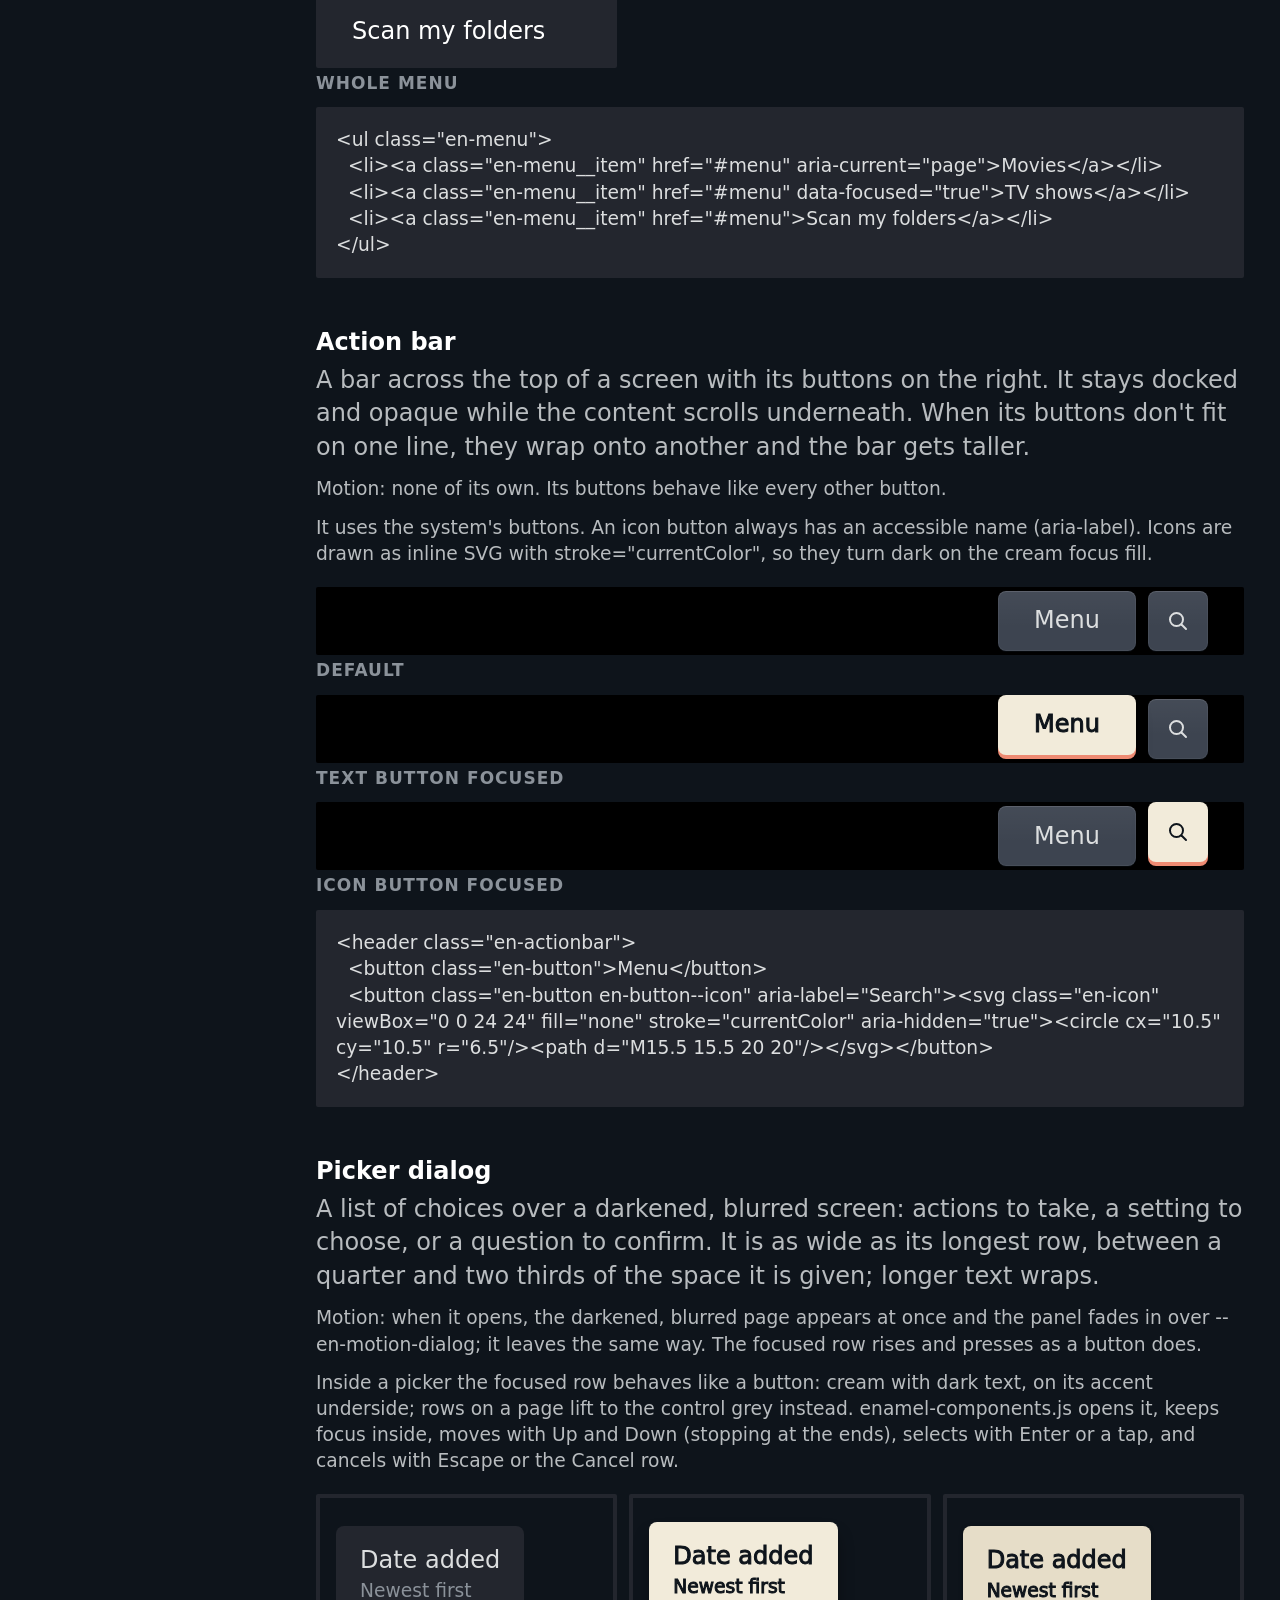
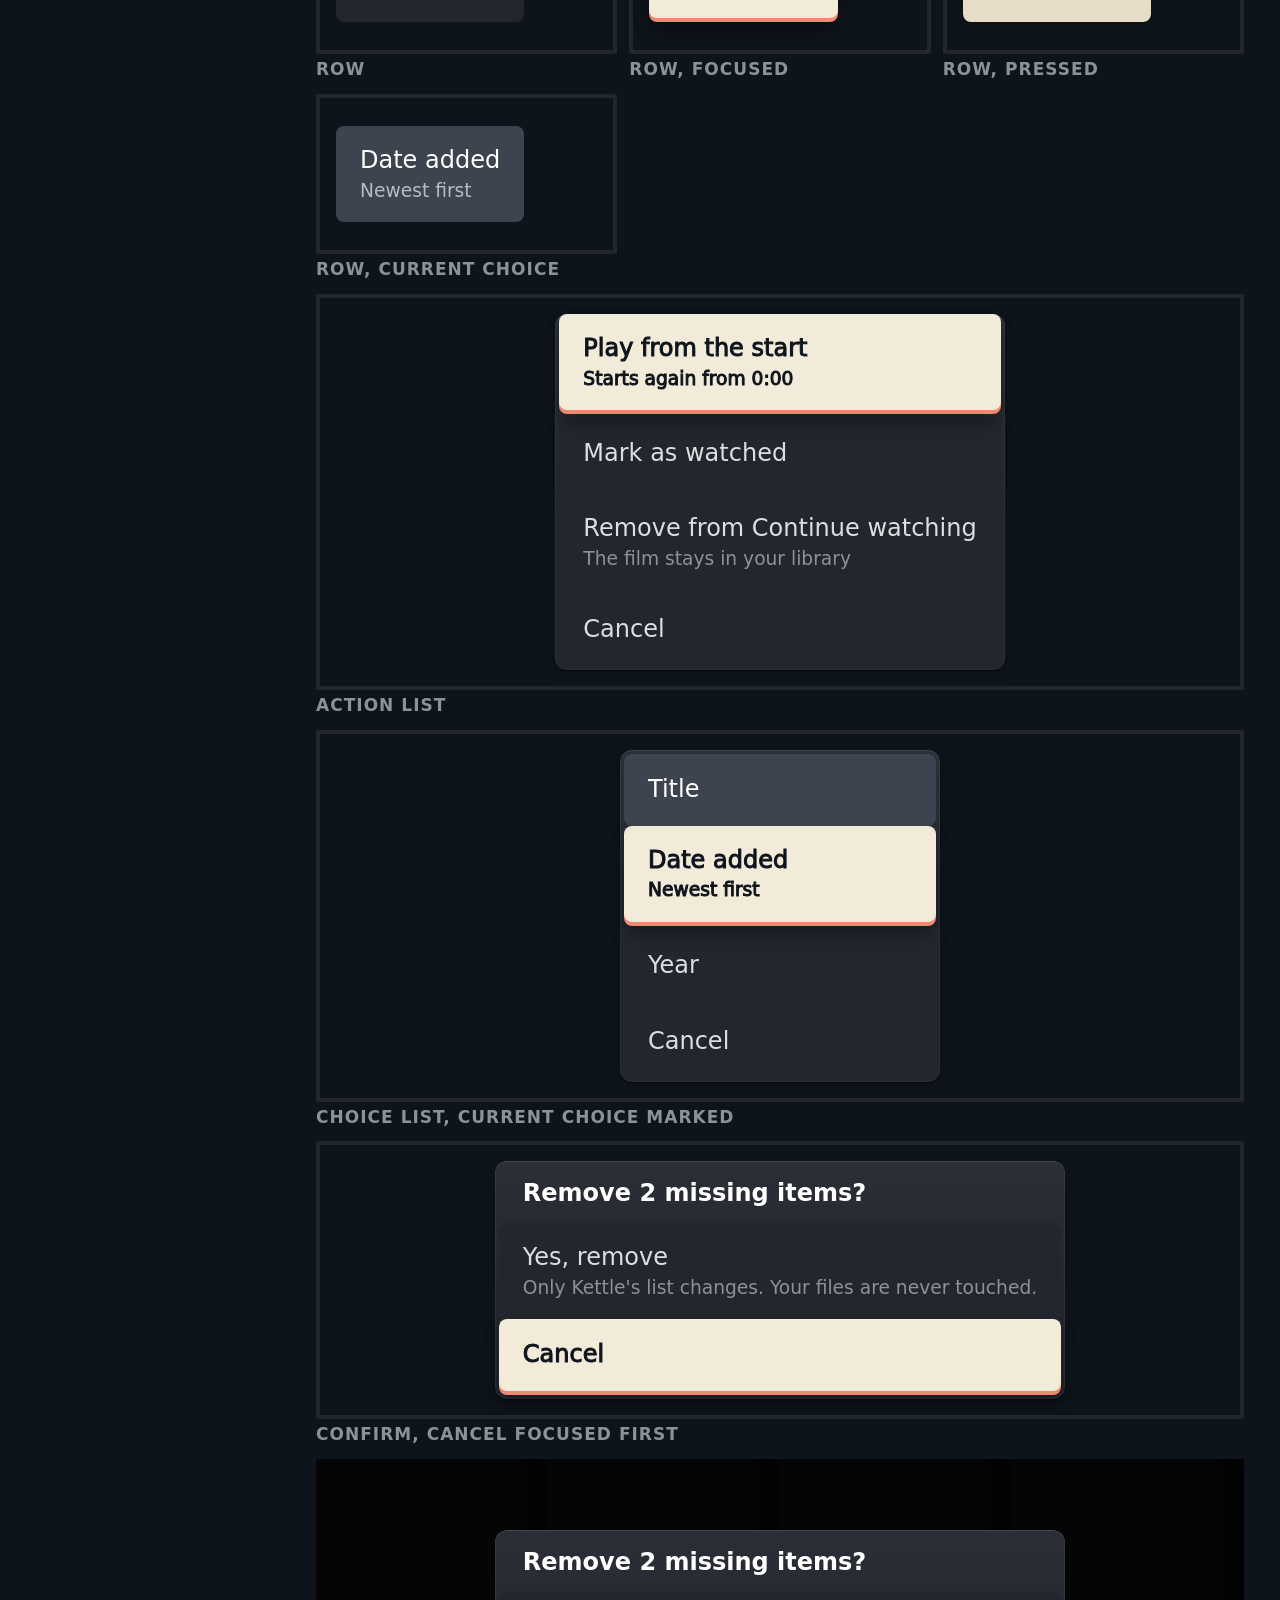
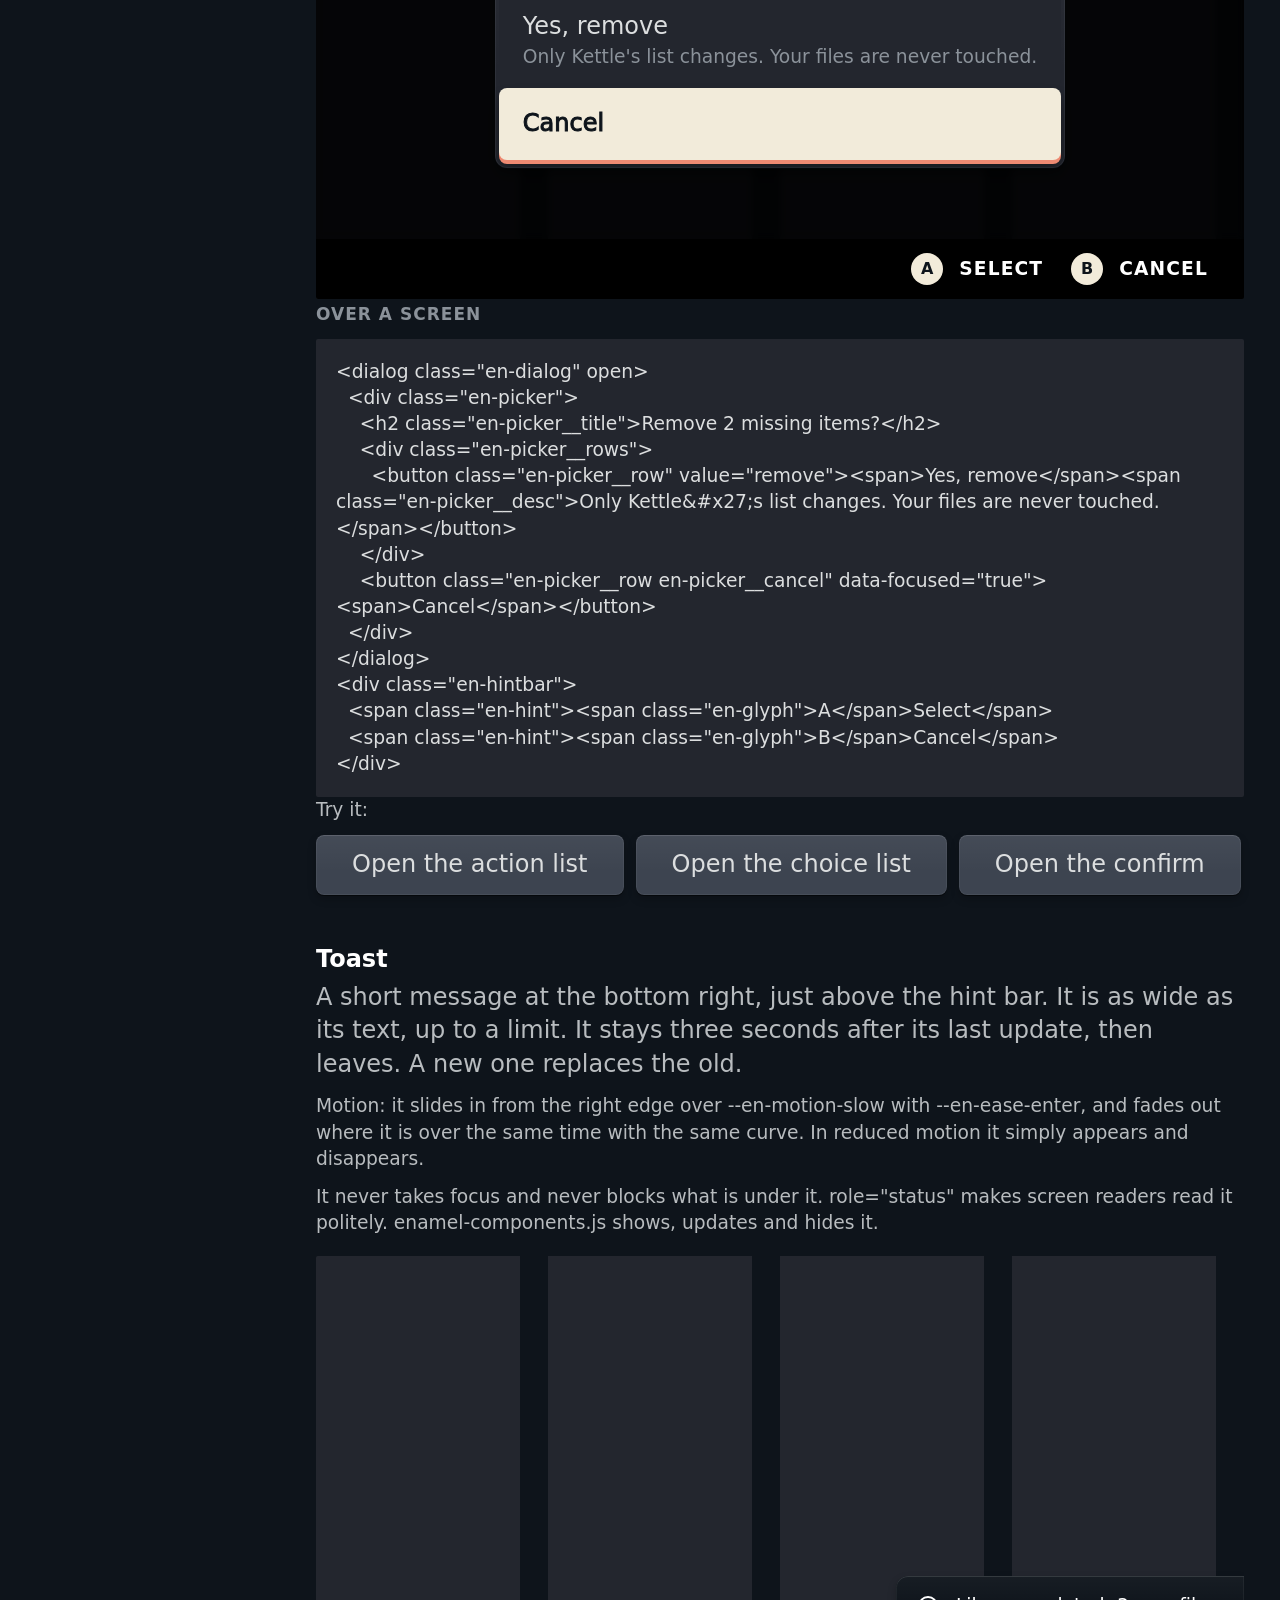
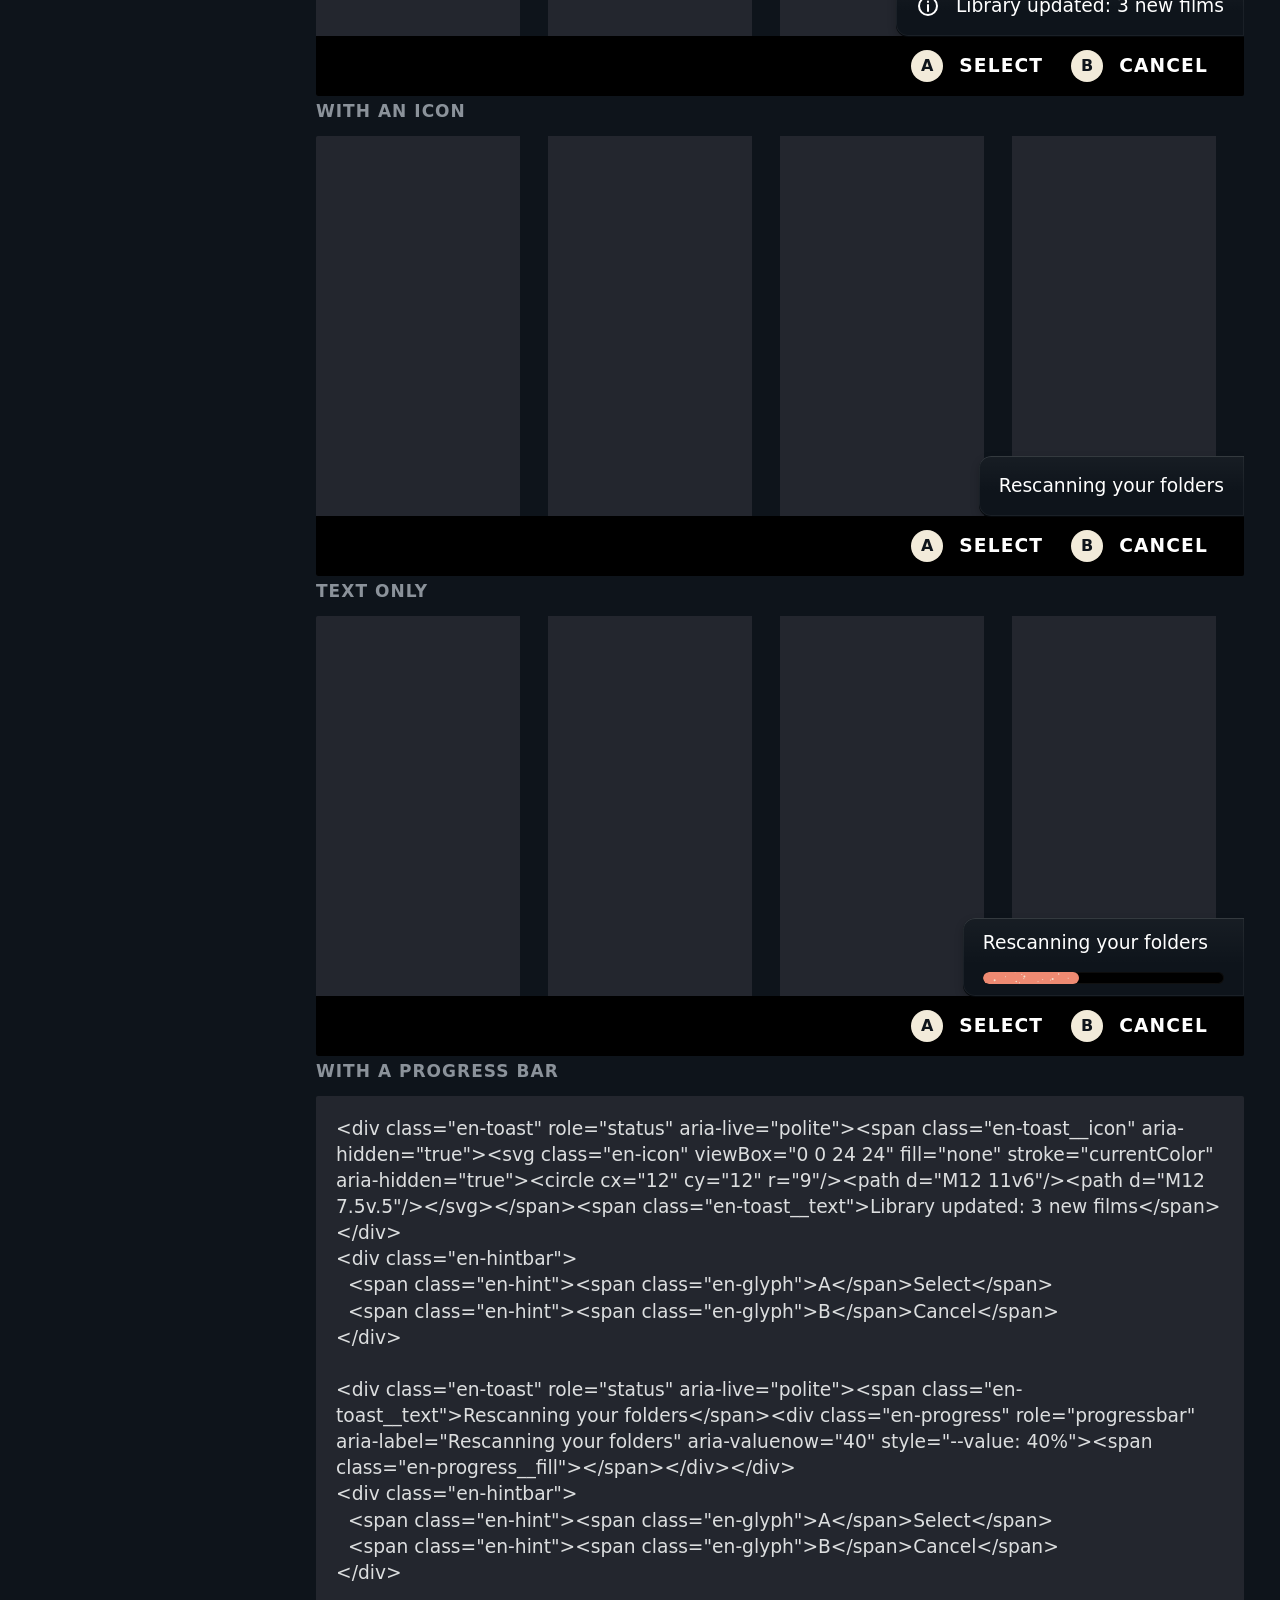
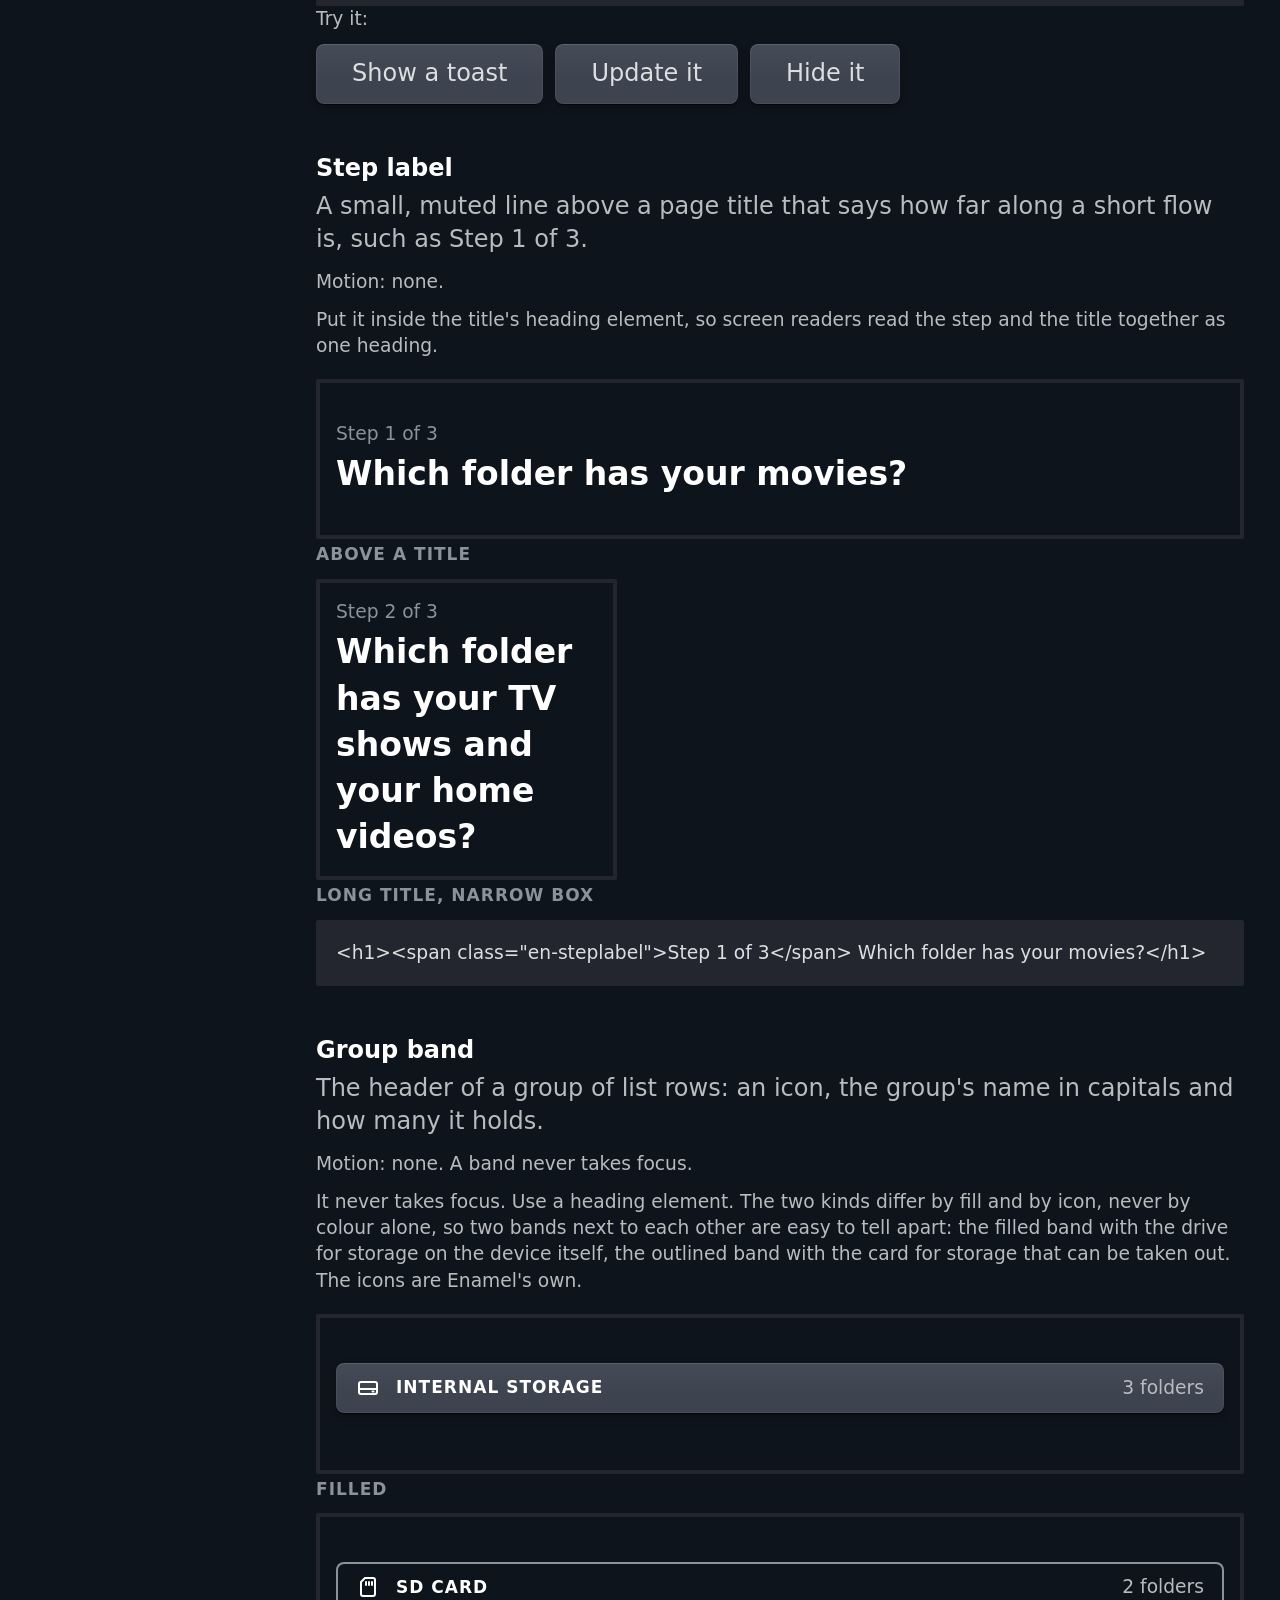
==== commit eb98bdc6: "Refs #24: existing text in the project voice, and the 0.13.1 wording-only release The README, CHANGE" ====
--- a/docs/components.html
+++ b/docs/components.html
@@ -18,7 +18,7 @@
 <!-- Generated by tools/build_styleguide.py from tools/components_page.py. Do not edit by hand. -->
 <!-- enamel-menu:start (generated by tools/build_styleguide.py, do not edit by hand) -->
 <nav class="site-menu" aria-label="Style guide">
-<div class="site-menu__brand"><strong>Enamel</strong><span>Version 0.13.0</span></div>
+<div class="site-menu__brand"><strong>Enamel</strong><span>Version 0.13.1</span></div>
 <ul class="en-menu">
 <li><a class="en-menu__item" href="overview.html">Overview</a></li>
 <li><a class="en-menu__item" href="index.html">Token reference</a></li>
@@ -82,7 +82,7 @@
 or on <code>data-focused="true"</code>. A press from a controller is <code>data-pressed="true"</code>.</p>
 <p class="site-note">The examples are shown side by side to compare states, so several look focused at once.
 In an app, only one element shows focus at a time. The examples move as they would in an app; the
-<a href="motion.html">Motion page</a> has demos you can operate.</p>
+<a href="motion.html">Motion page</a> has working demos.</p>
 <section id="hintbar">
 <h2>Hint bar</h2>
 <p>The black bar along the bottom of the screen that shows which controller button does what.</p>
@@ -170,7 +170,7 @@
 </section>
 <section id="tile">
 <h2>Tile</h2>
-<p>A video on a shelf: a paused frame, how far you have watched, and its title.</p>
+<p>A video on a shelf: a paused frame, how much has been watched, and its title.</p>
 <p class="site-note site-motion-note">Motion: on focus the tile grows to --en-focus-scale over --en-motion-slow, without moving its neighbours, and the ring appears thick and narrows over --en-motion-ring; the ring then breathes --en-pulse-count times and rests. Losing focus reverses over --en-motion-fast.</p>
 <div class="site-states">
 <figure class="site-state site-state--wide"><div class="site-stage site-stage--center">
@@ -227,7 +227,7 @@
 </section>
 <section id="button">
 <h2>Button</h2>
-<p>Something you press to do an action. The primary button is the main action on a screen.</p>
+<p>Something pressed to do an action. The primary button is the main action on a screen.</p>
 <p class="site-note site-motion-note">Motion: when focus arrives the face rises --en-lift over --en-motion-medium with --en-ease-standard as its underside appears, and settles back over --en-motion-fast when focus leaves. Pressed, it drops onto its underside over --en-motion-fast and darkens; release springs it back over --en-motion-medium. In reduced motion focus switches at once and a press only darkens.</p>
 <p class="site-note">Buttons sit on a row. The primary button is the accent colour until it is focused; focused, every button is cream on its accent underside. On a controller, set data-pressed=&quot;true&quot; while A is held, since a stylesheet can&#x27;t see a controller&#x27;s press; without it, only that movement is missing.</p>
 <div class="site-states">
@@ -324,7 +324,7 @@
 </section>
 <section id="menu">
 <h2>Side menu</h2>
-<p>The list of places down the left of a screen. The place you are in is marked as current.</p>
+<p>The list of places down the left of a screen. The current place is marked.</p>
 <p class="site-note site-motion-note">Motion: on focus the focus bar grows from the centre and the colours fade over --en-motion-medium; the current item&#x27;s glow fades in and out over --en-motion-medium.</p>
 <p class="site-note">This style guide&#x27;s own left menu is built from this component.</p>
 <div class="site-states">
@@ -531,7 +531,7 @@
 </section>
 <section id="steplabel">
 <h2>Step label</h2>
-<p>A small, muted line above a page title that says where you are in a short flow, such as Step 1 of 3.</p>
+<p>A small, muted line above a page title that says how far along a short flow is, such as Step 1 of 3.</p>
 <p class="site-note site-motion-note">Motion: none.</p>
 <p class="site-note">Put it inside the title&#x27;s heading element, so screen readers read the step and the title together as one heading.</p>
 <div class="site-states">
@@ -548,7 +548,7 @@
 <h2>Group band</h2>
 <p>The header of a group of list rows: an icon, the group&#x27;s name in capitals and how many it holds.</p>
 <p class="site-note site-motion-note">Motion: none. A band never takes focus.</p>
-<p class="site-note">It never takes focus. Use a heading element. The two kinds differ by fill and by icon, never by colour alone, so two bands next to each other are easy to tell apart: the filled band with the drive for storage on the device itself, the outlined band with the card for storage you can take out. The icons are Enamel&#x27;s own.</p>
+<p class="site-note">It never takes focus. Use a heading element. The two kinds differ by fill and by icon, never by colour alone, so two bands next to each other are easy to tell apart: the filled band with the drive for storage on the device itself, the outlined band with the card for storage that can be taken out. The icons are Enamel&#x27;s own.</p>
 <div class="site-states">
 <figure class="site-state site-state--wide"><div class="site-stage">
 <h2 class="en-band"><span class="en-band__name"><svg class="en-icon" viewBox="0 0 24 24" fill="none" stroke="currentColor" aria-hidden="true"><rect x="3" y="6" width="18" height="12" rx="2"/><path d="M3 13h18"/><path d="M16.5 15.5h1"/></svg>Internal storage</span><span class="en-band__count">3 folders</span></h2>
@@ -586,7 +586,7 @@
 </section>
 <section id="badge">
 <h2>Badge</h2>
-<p>A small, muted tag: a label on a row, such as the folder you already chose, or after a tab&#x27;s label.</p>
+<p>A small, muted tag: a label on a row, such as the folder already chosen, or after a tab&#x27;s label.</p>
 <p class="site-note site-motion-note">Motion: none of its own. On a row it changes colour with the row, over --en-motion-fast.</p>
 <p class="site-note">Only its colours change when its row is focused or its tab is selected, so nothing changes size. Its text is part of the row&#x27;s or tab&#x27;s accessible name.</p>
 <div class="site-states">
@@ -877,7 +877,7 @@
 <h2>Page speckle</h2>
 <p>Very faint flecks on the page ground, with the occasional one in the accent colour. Put it on an empty area of the page.</p>
 <p class="site-note site-motion-note">Motion: none. Nothing animates.</p>
-<p class="site-note">Never put it behind list text, and nothing you can select is ever patterned. Text next to it still passes its contrast check.</p>
+<p class="site-note">Never put it behind list text, and nothing that can be selected is ever patterned. Text next to it still passes its contrast check.</p>
 <div class="site-states">
 <figure class="site-state site-state--wide"><div class="site-stage site-stage--flush">
 <div class="en-speckle" style="min-height: 15rem"></div>
--- a/tokens/enamel.css
+++ b/tokens/enamel.css
@@ -1,5 +1,5 @@
 /*
- * Enamel design tokens, version 0.13.0.
+ * Enamel design tokens, version 0.13.1.
  * Copyright (c) 2026 Mario Carabotta
  * SPDX-License-Identifier: MIT
  * One :root block in four groups. Apps use Group C (semantic) and Group D
--- a/components/enamel-components.css
+++ b/components/enamel-components.css
@@ -1,5 +1,5 @@
 /*
- * Enamel components, version 0.13.0.
+ * Enamel components, version 0.13.1.
  * Copyright (c) 2026 Mario Carabotta
  * SPDX-License-Identifier: MIT
  * Plain CSS. Link tokens/enamel.css first, then this file.
@@ -1000,7 +1000,7 @@
 
 /* r) Page speckle: very faint flecks on the page ground. It goes on an empty
    area of the page, never behind list text. Only this and a progress fill are
-   ever patterned; nothing you can select is. The cream flecks are the element's
+   ever patterned; nothing that can be selected is. The cream flecks are the element's
    background; the occasional accent fleck is ::before, a mask filled with the
    active accent. Nothing animates. */
 .en-speckle {
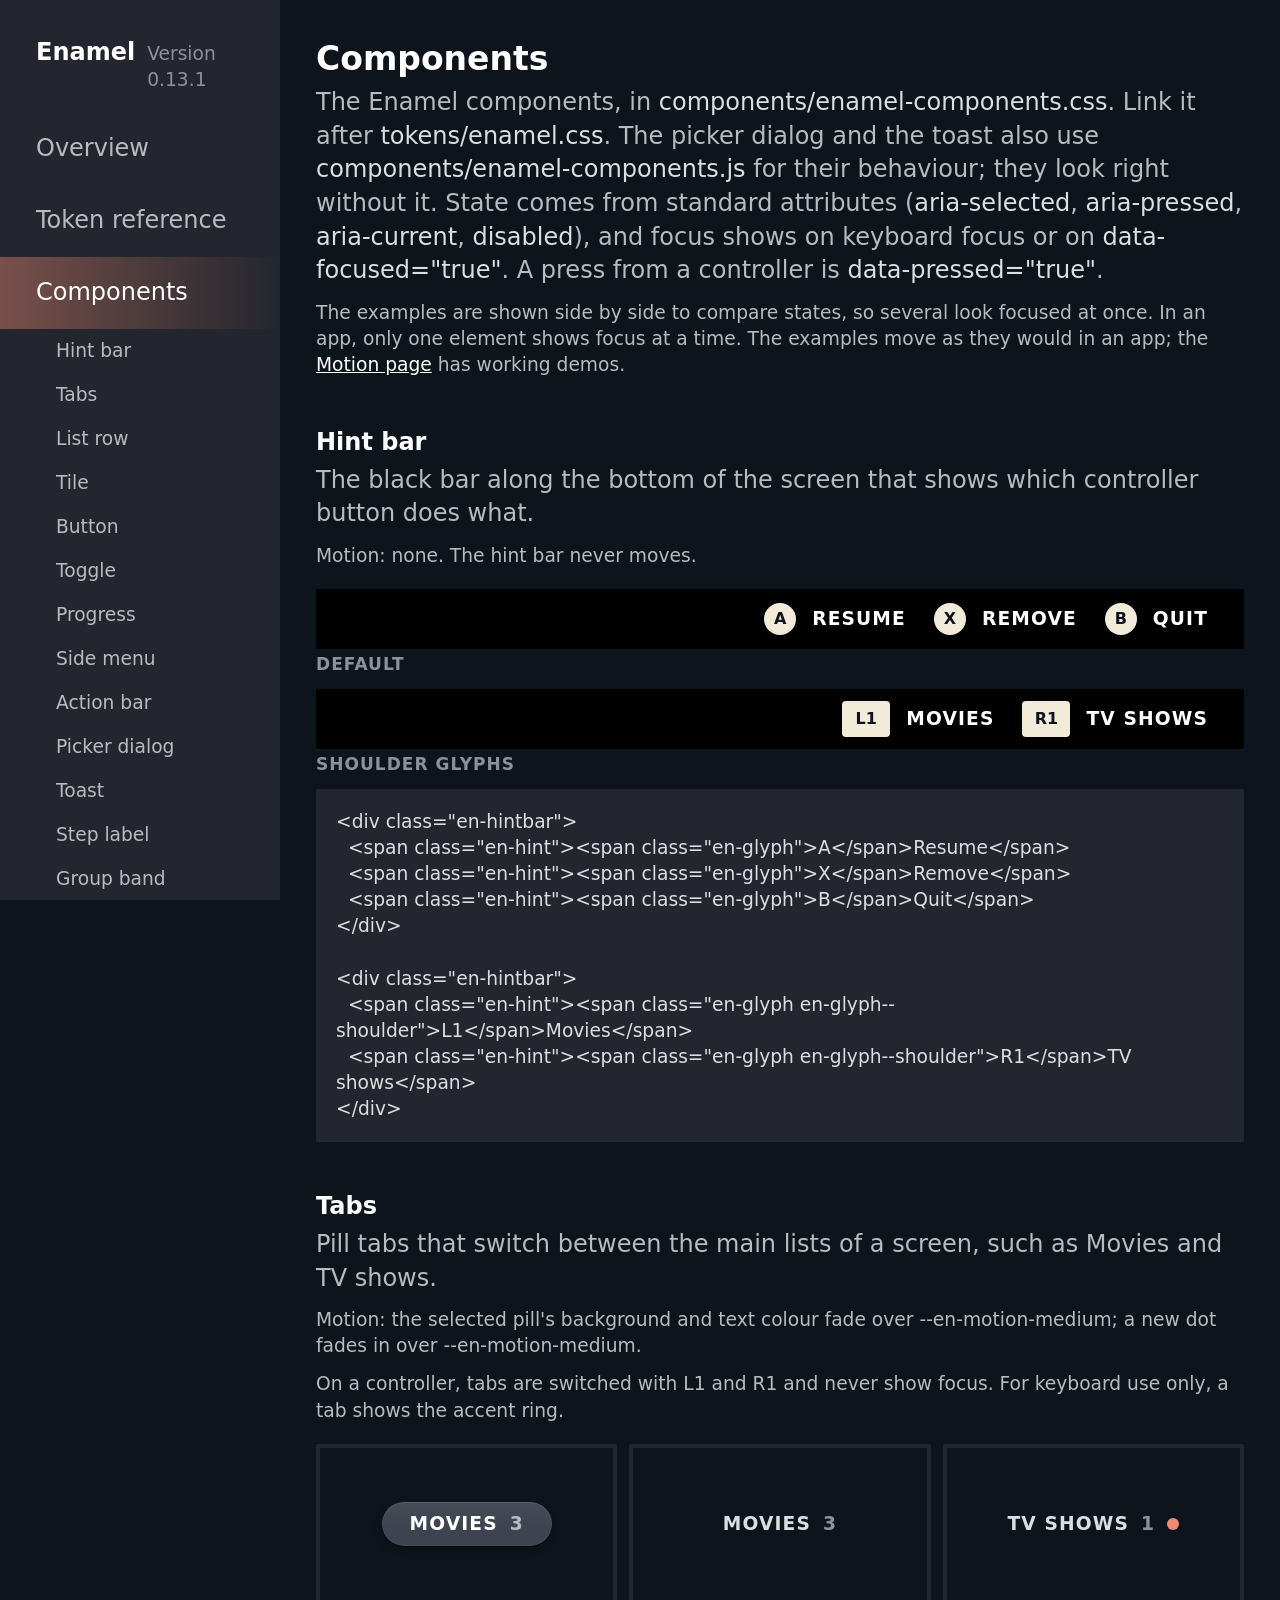
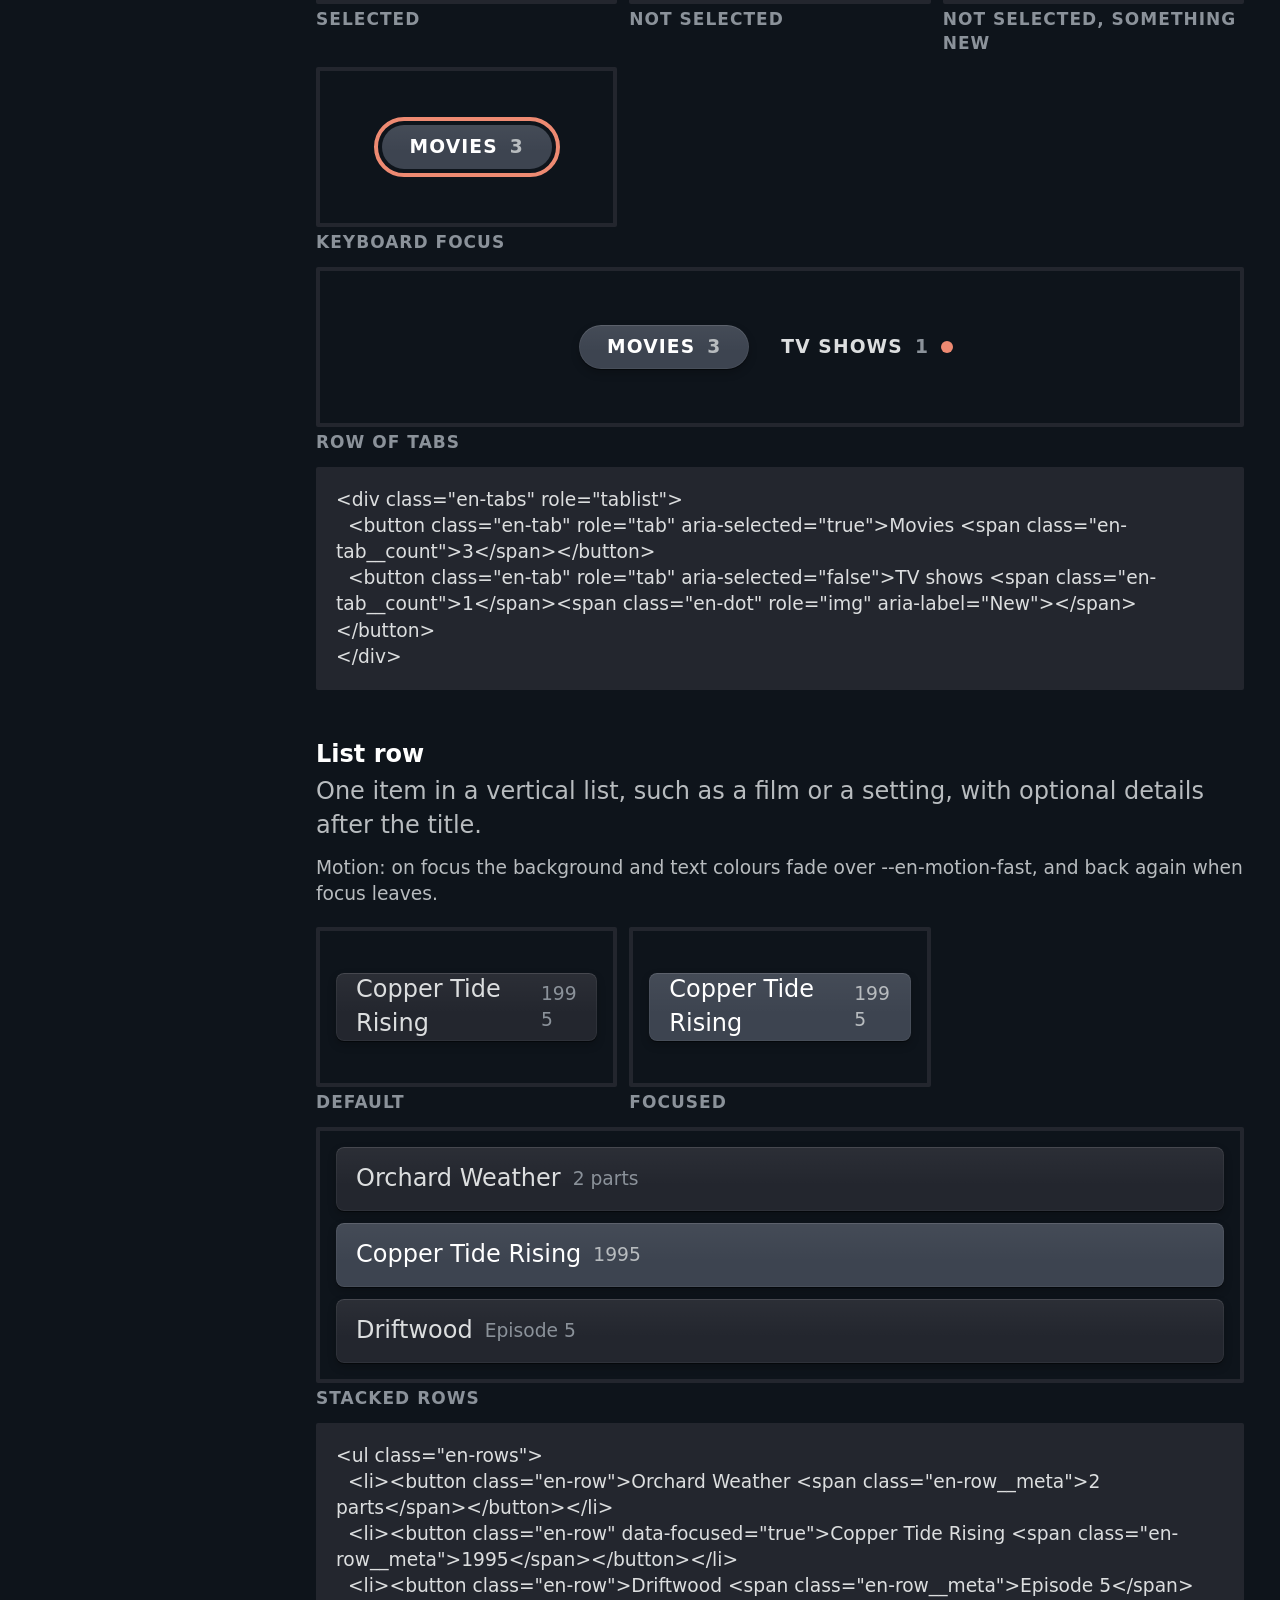
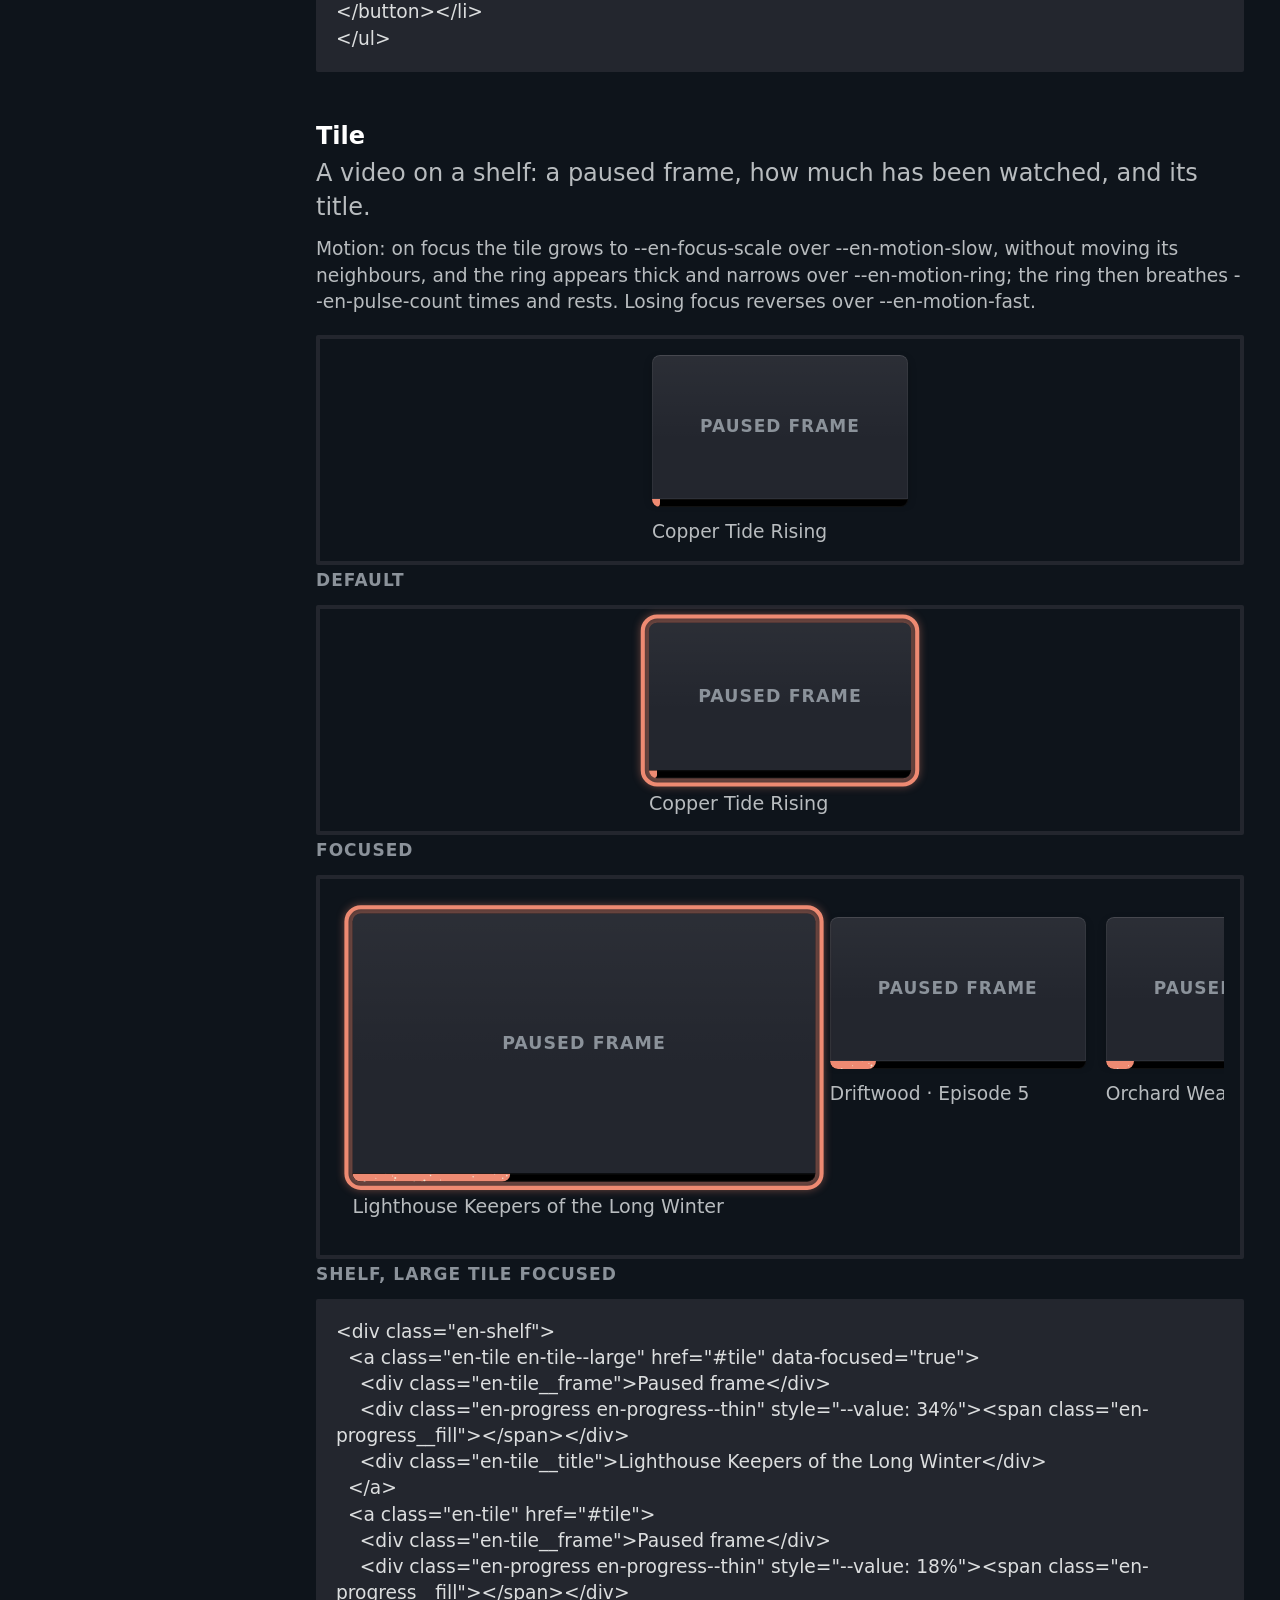
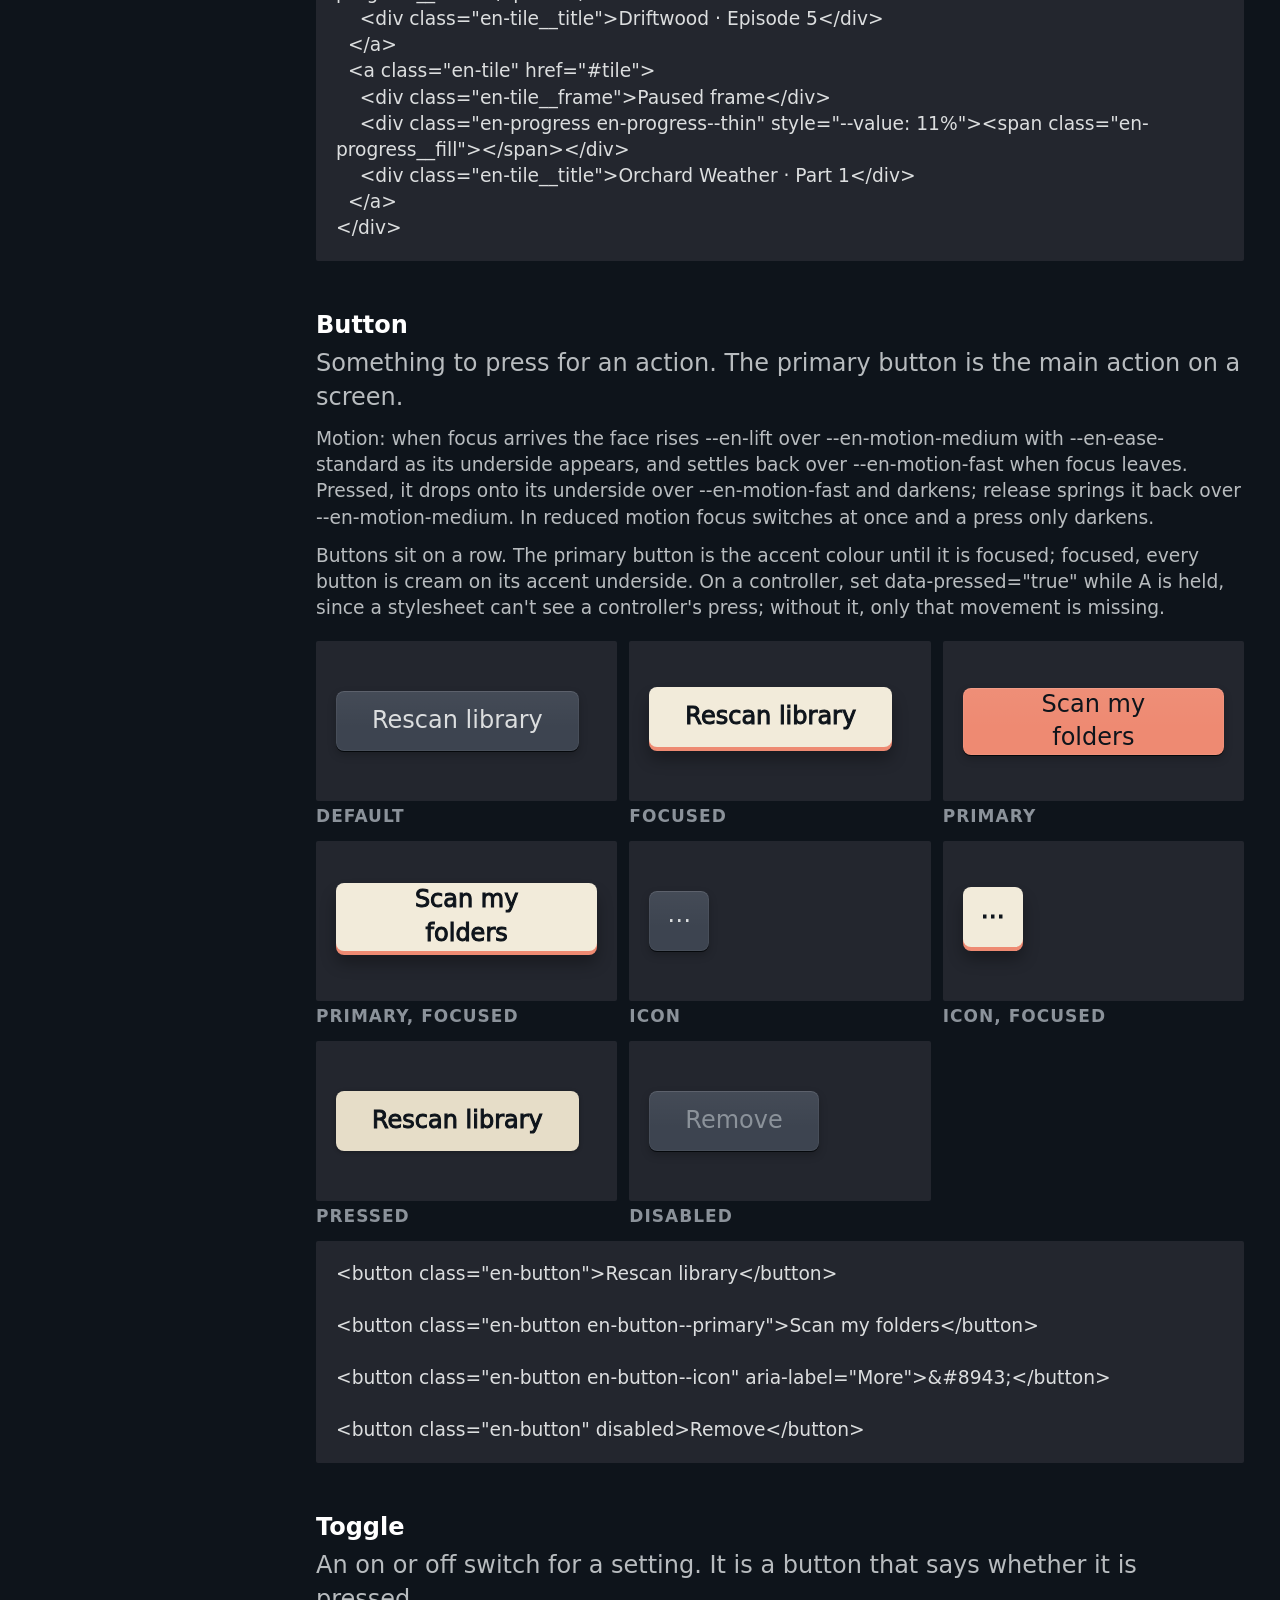
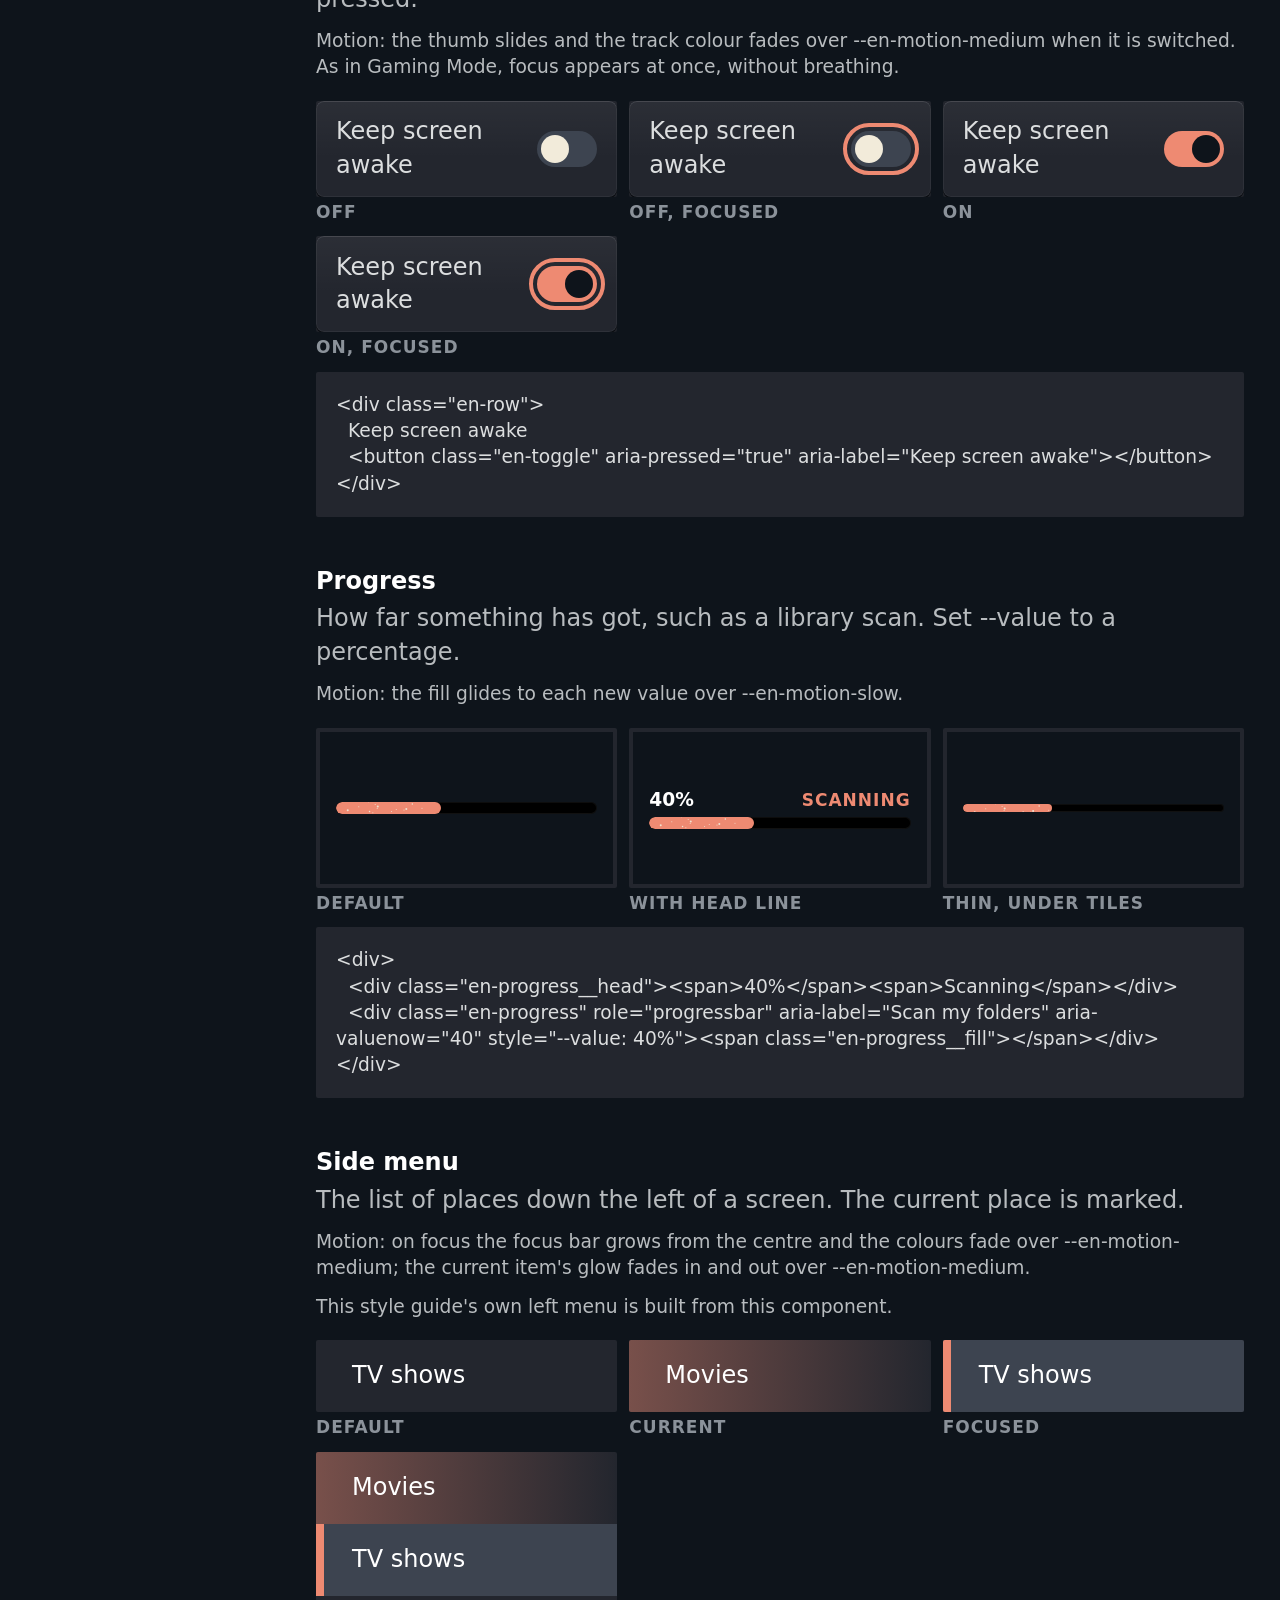
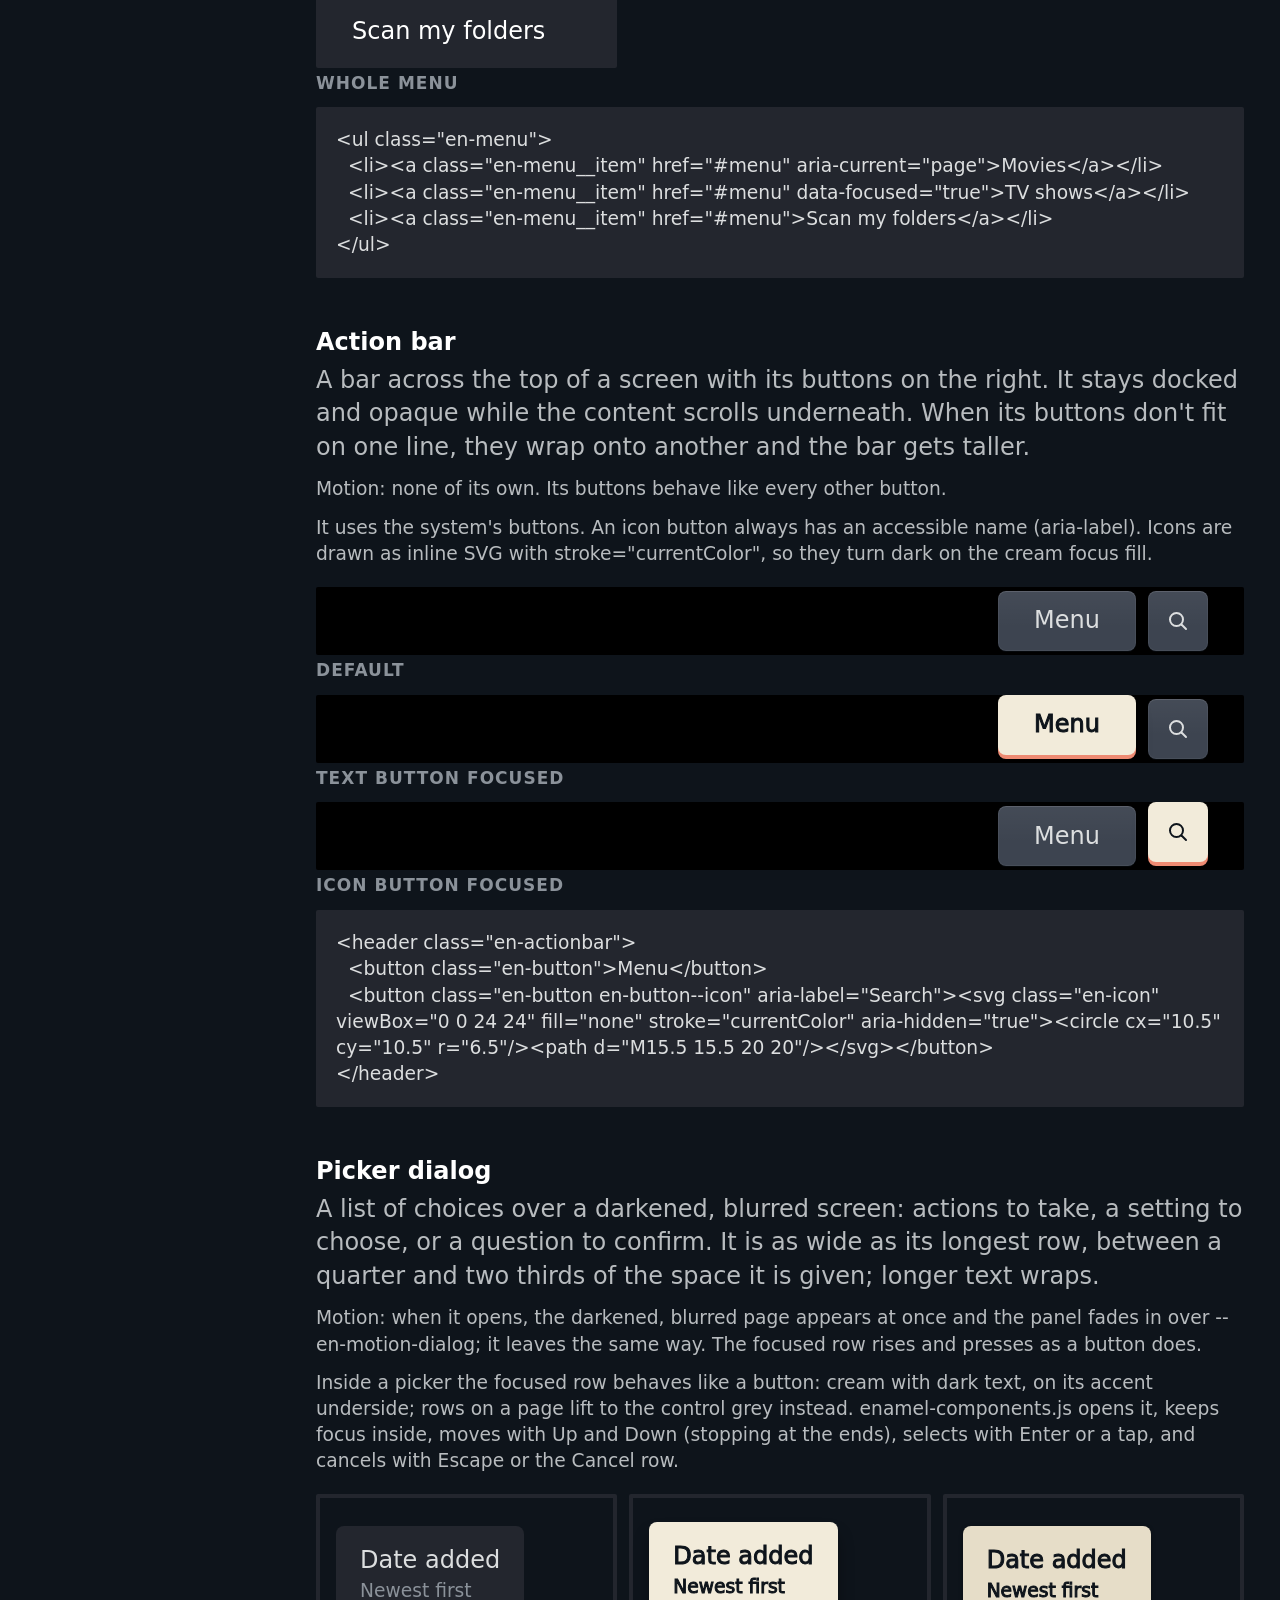
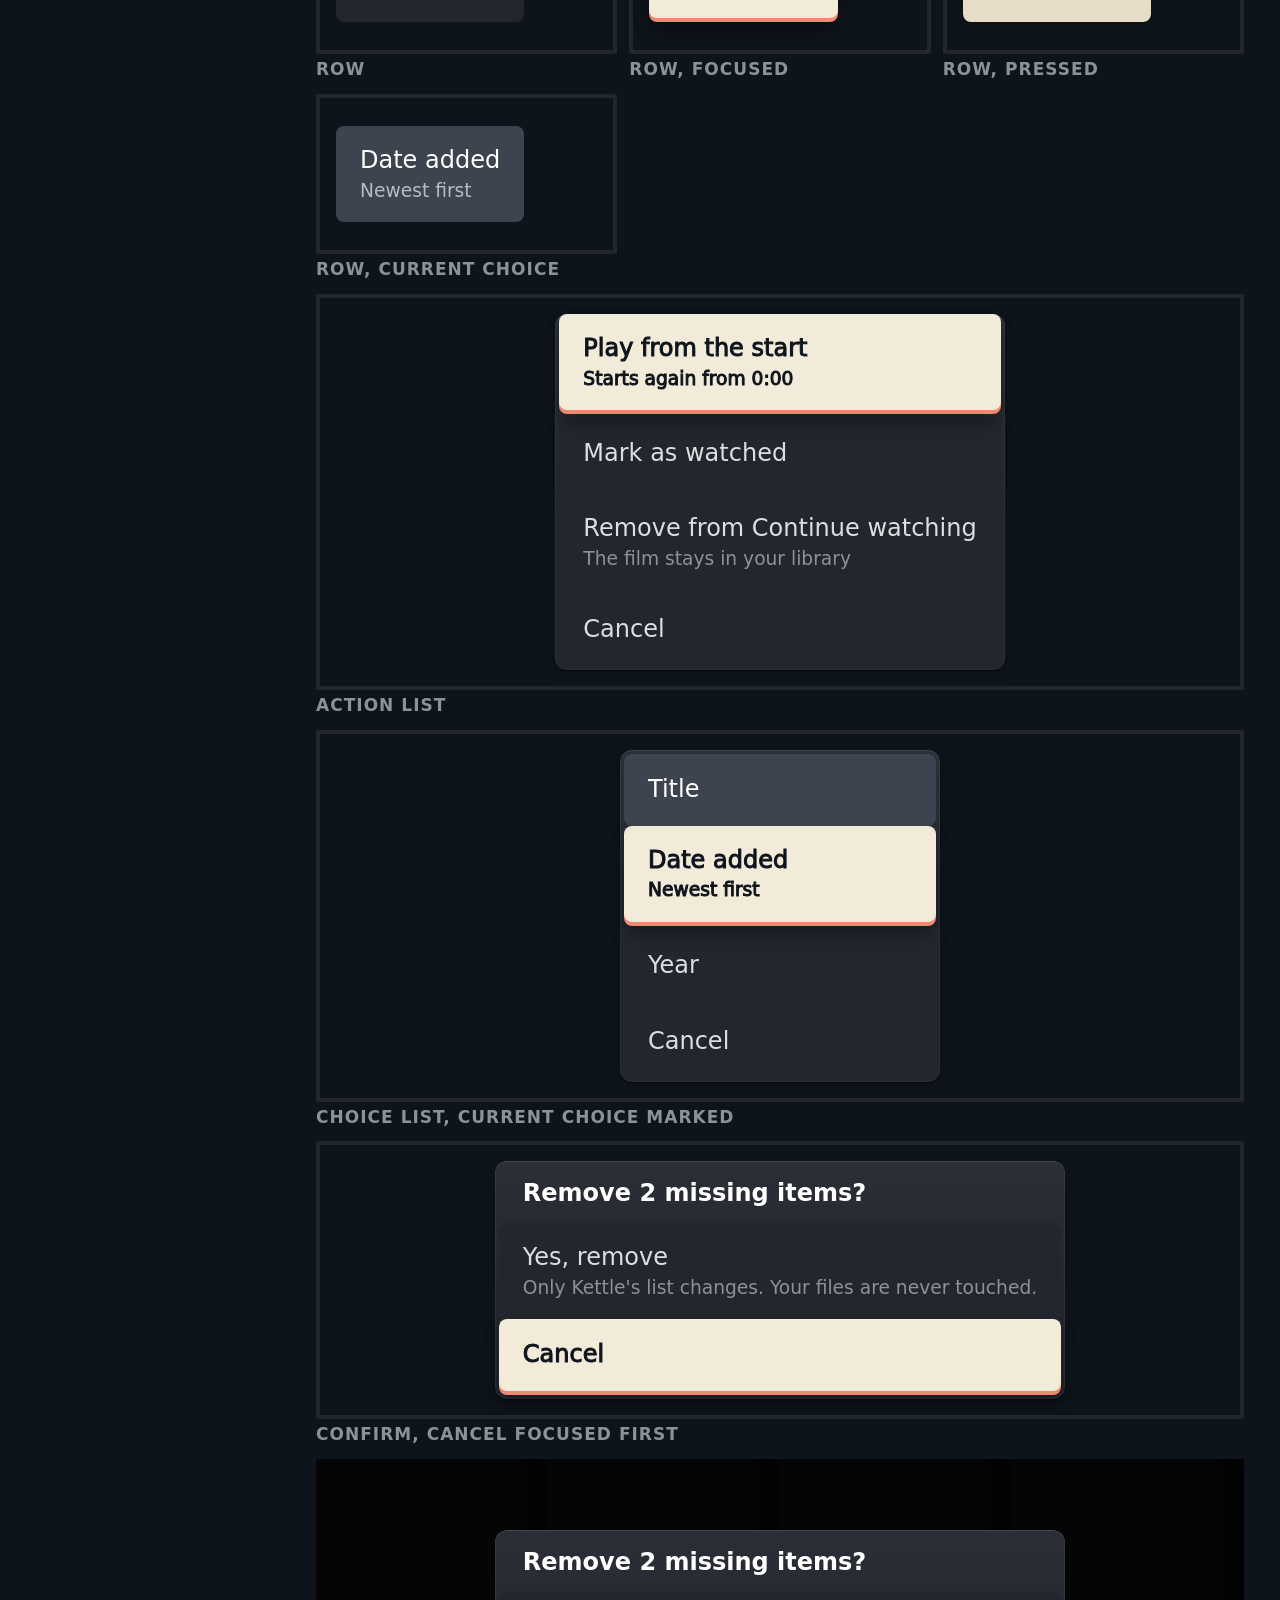
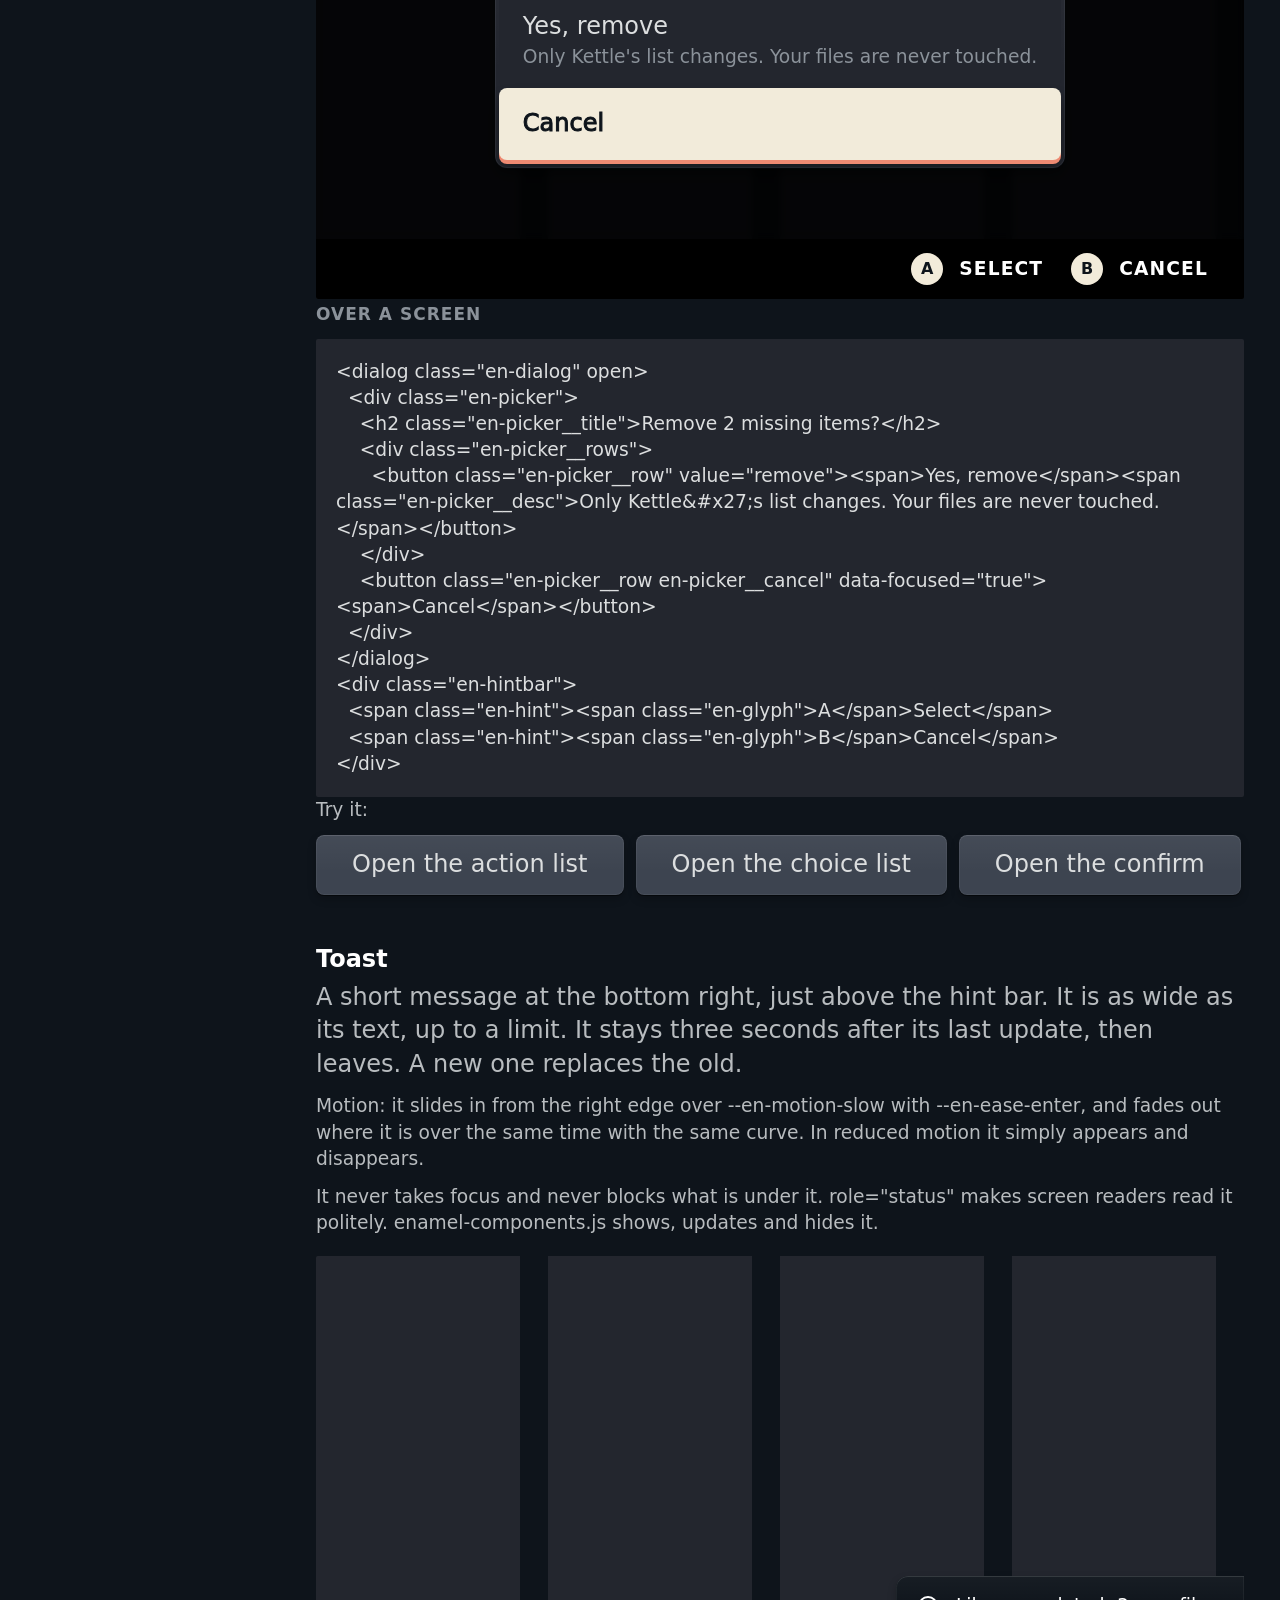
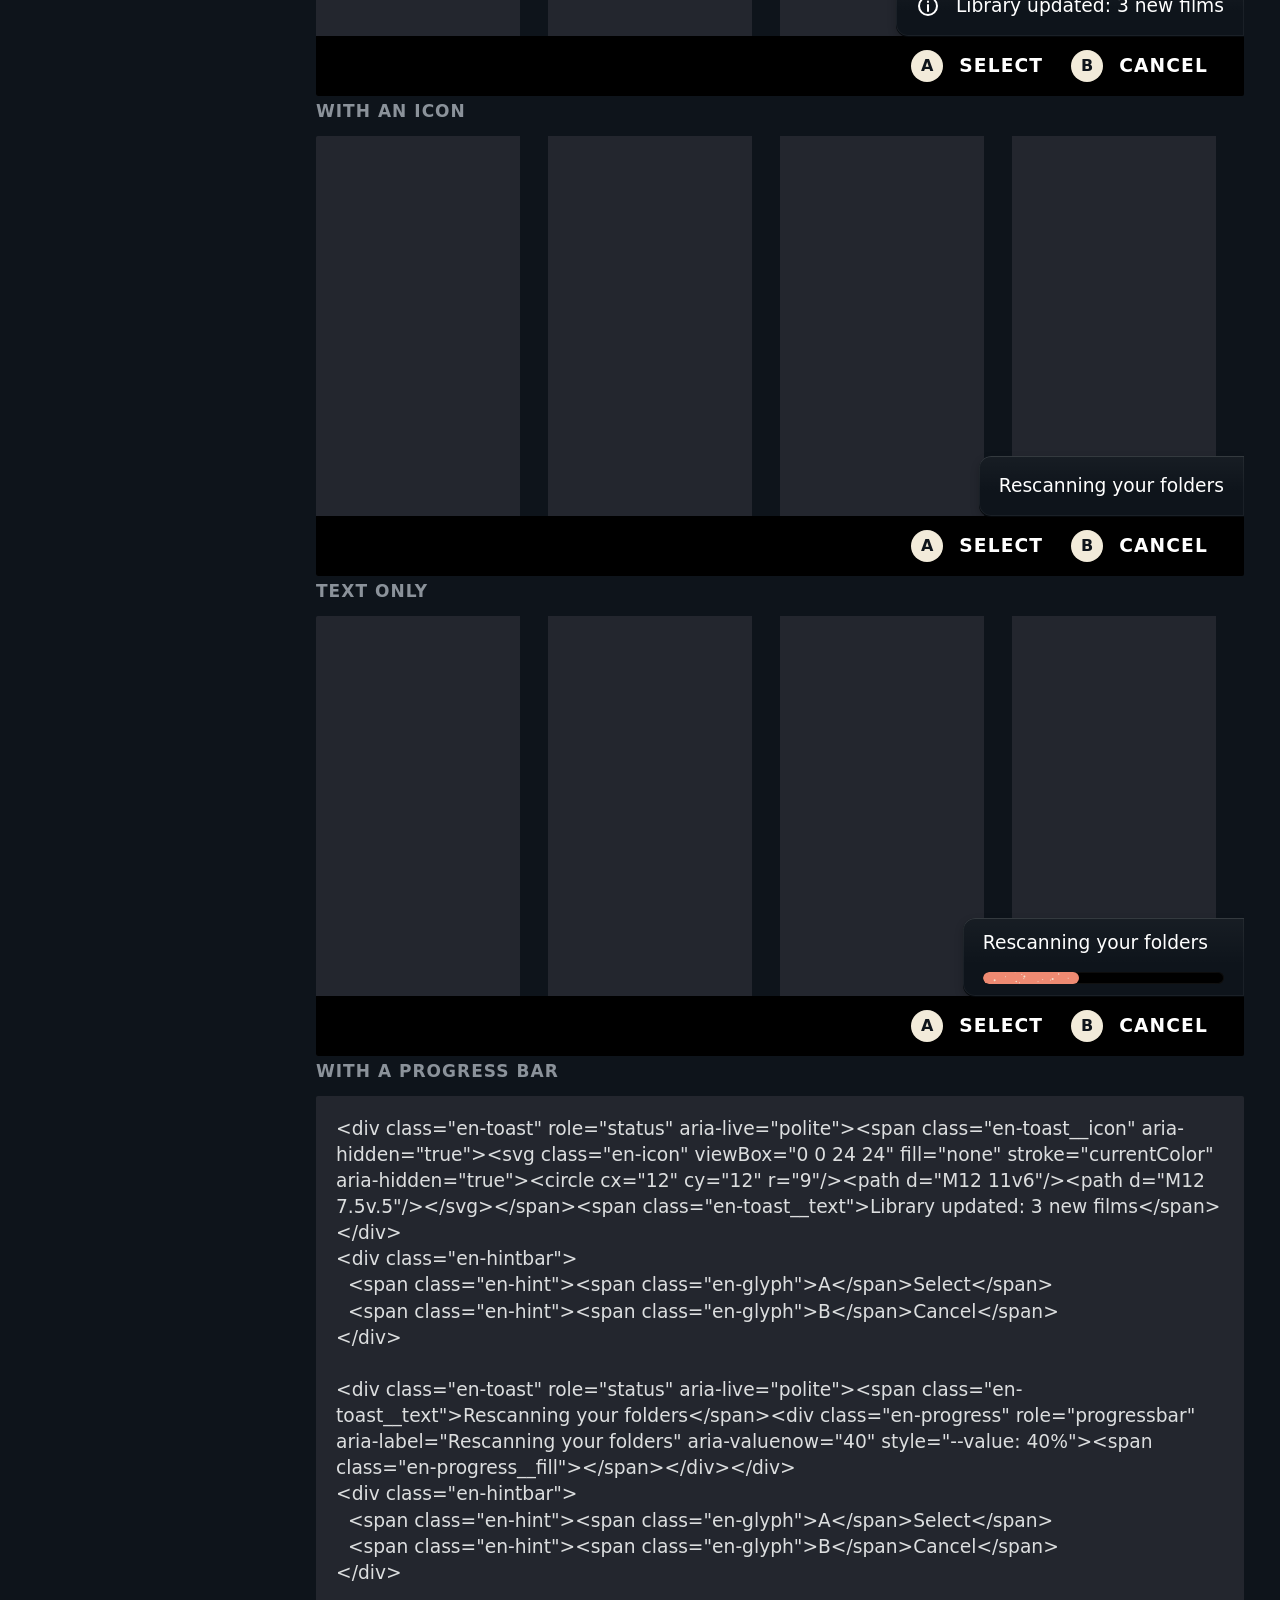
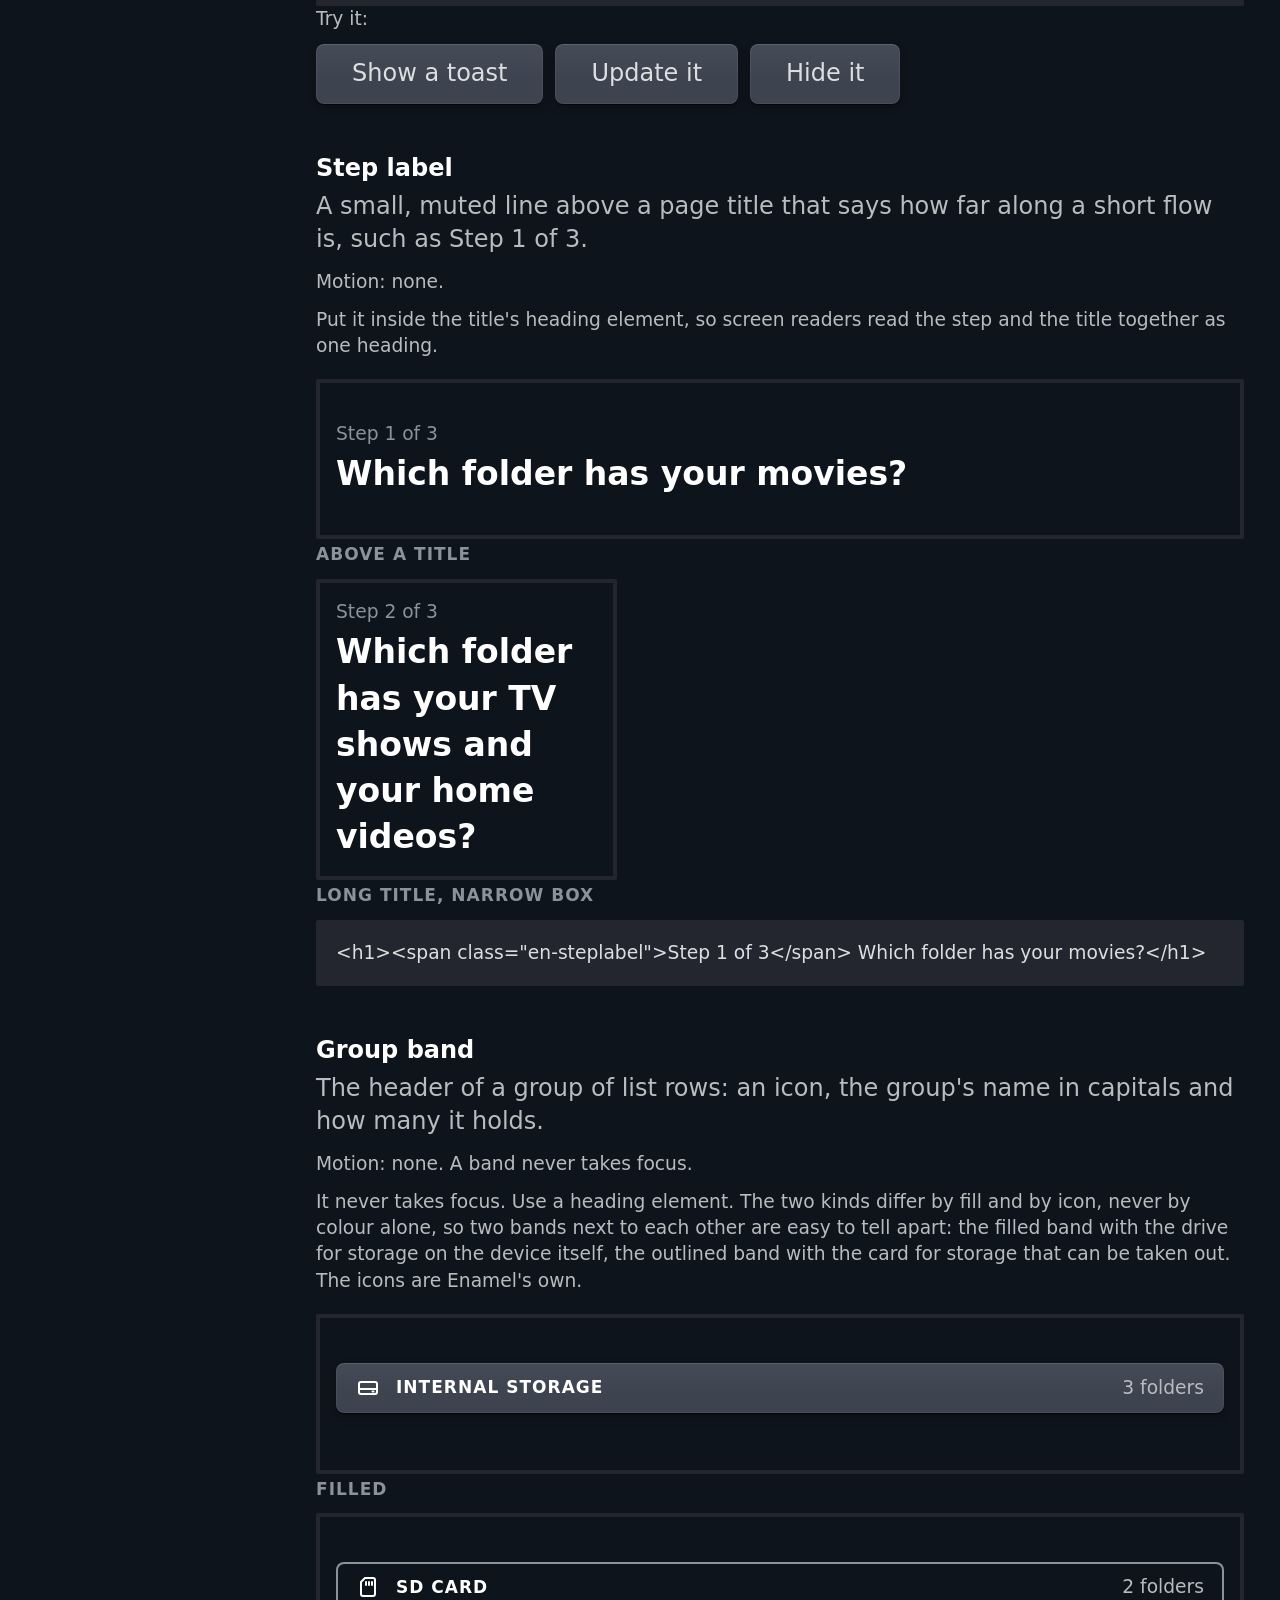
==== commit e4693f2f: "Refs #26: public voice fixes from the series review CLAUDE.md's public-writing rule now says that in" ====
--- a/docs/components.html
+++ b/docs/components.html
@@ -227,7 +227,7 @@
 </section>
 <section id="button">
 <h2>Button</h2>
-<p>Something pressed to do an action. The primary button is the main action on a screen.</p>
+<p>Something to press for an action. The primary button is the main action on a screen.</p>
 <p class="site-note site-motion-note">Motion: when focus arrives the face rises --en-lift over --en-motion-medium with --en-ease-standard as its underside appears, and settles back over --en-motion-fast when focus leaves. Pressed, it drops onto its underside over --en-motion-fast and darkens; release springs it back over --en-motion-medium. In reduced motion focus switches at once and a press only darkens.</p>
 <p class="site-note">Buttons sit on a row. The primary button is the accent colour until it is focused; focused, every button is cream on its accent underside. On a controller, set data-pressed=&quot;true&quot; while A is held, since a stylesheet can&#x27;t see a controller&#x27;s press; without it, only that movement is missing.</p>
 <div class="site-states">
